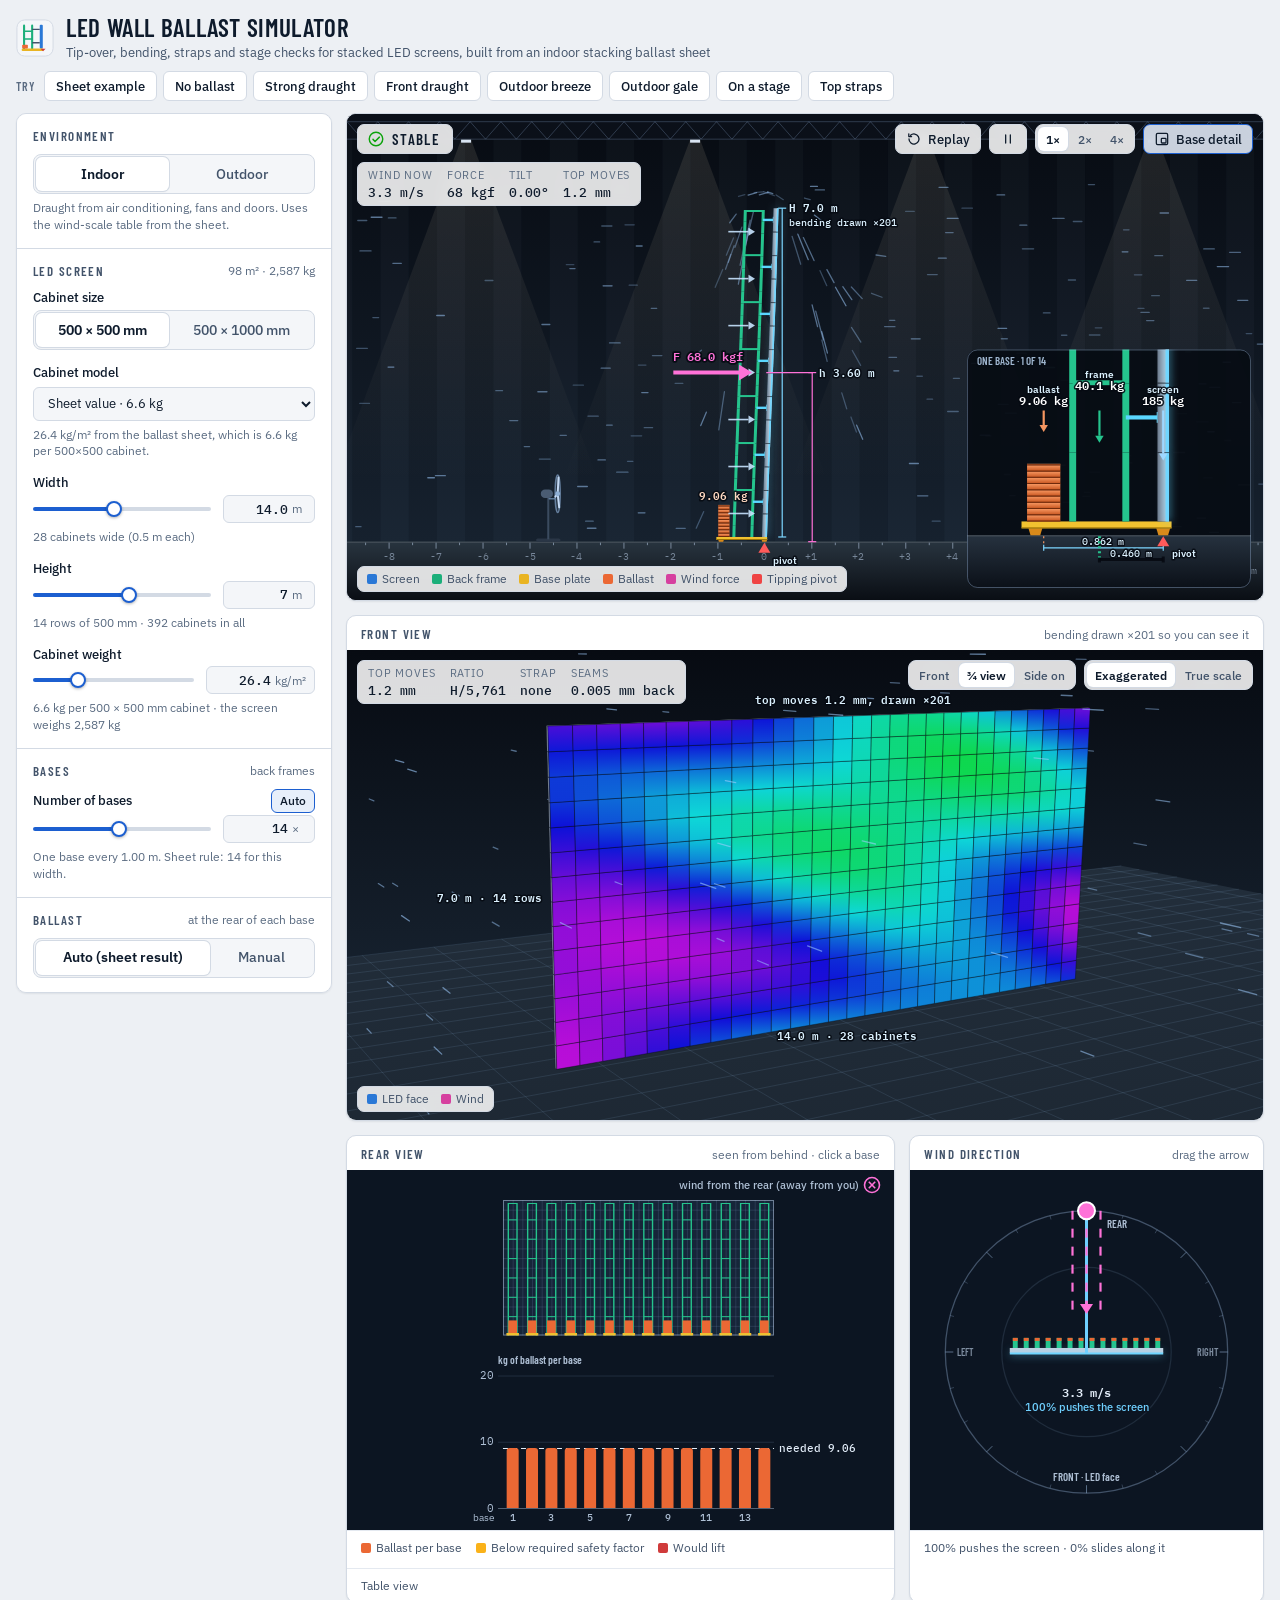
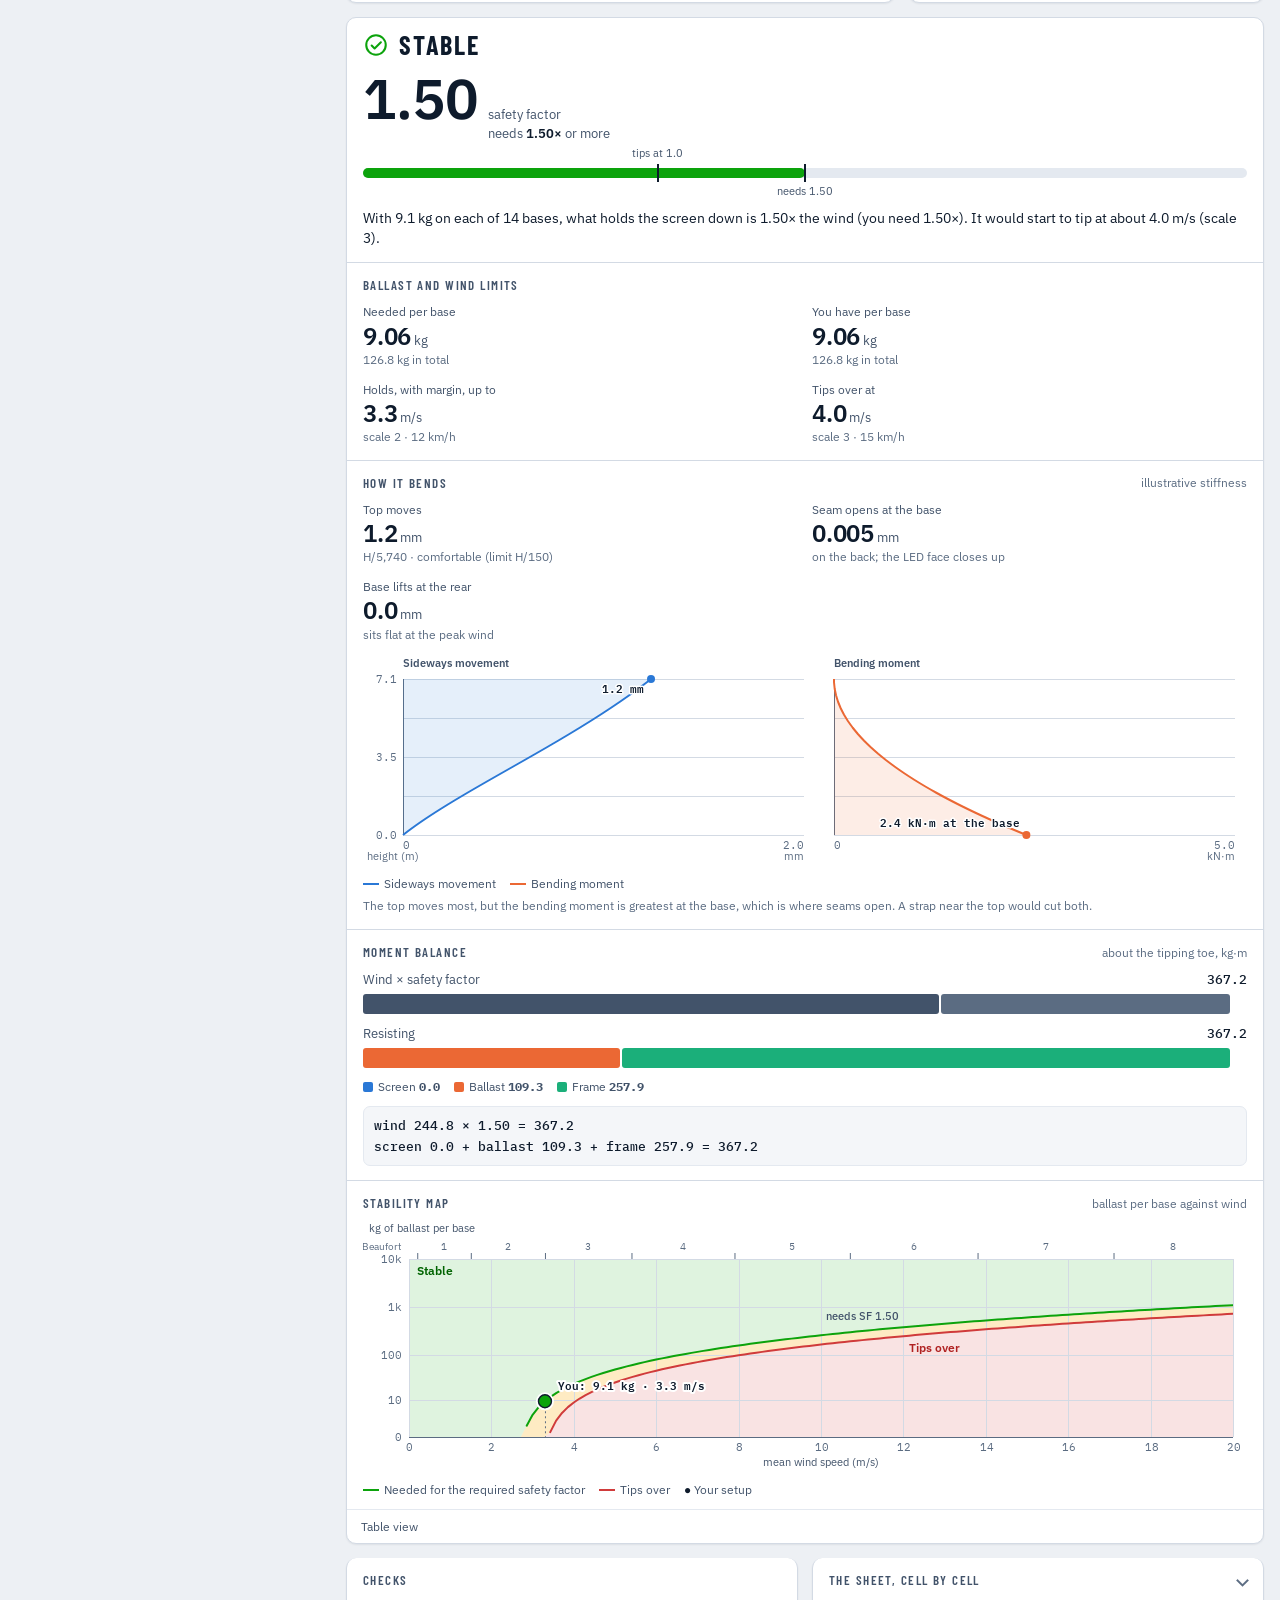
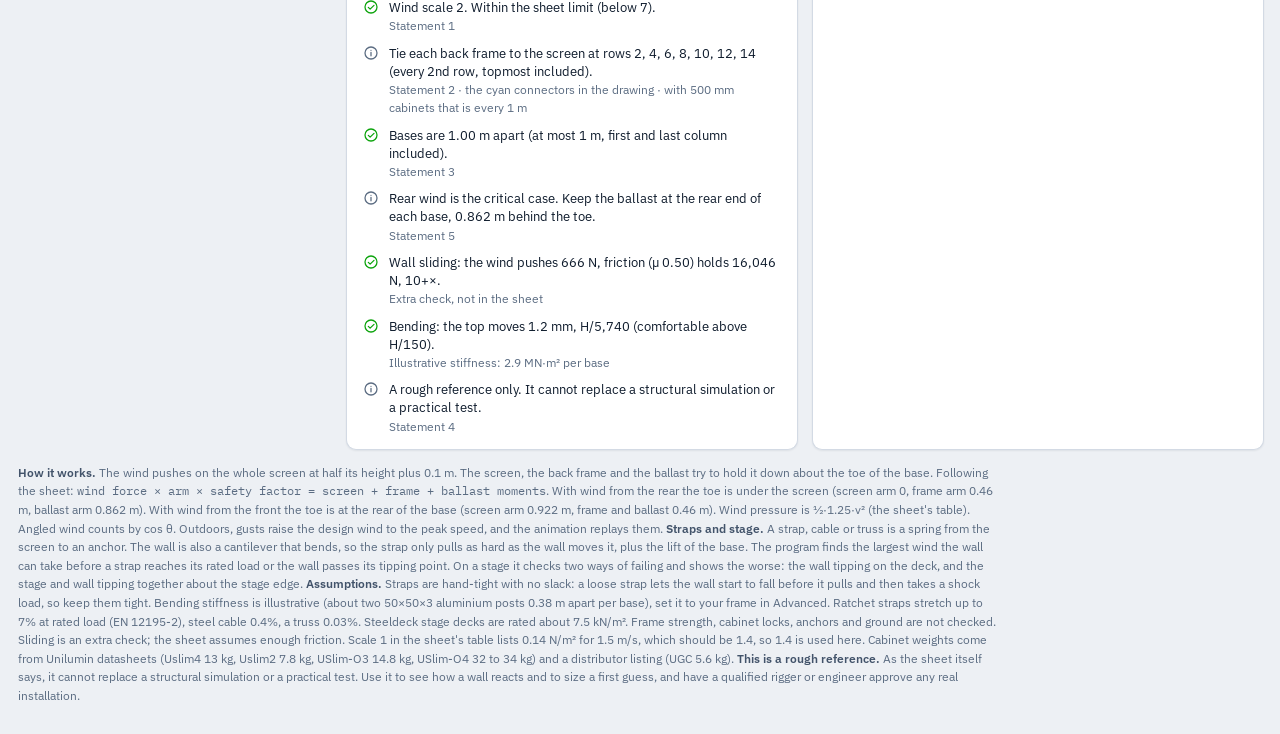
==== index.html @ 12723320 "Add LED wall ballast simulator Interactive simulator for stacked LED walls, built from the indoor st" ====
<!doctype html>
<html lang="en">
<head>
<meta charset="utf-8">
<meta name="viewport" content="width=device-width, initial-scale=1, viewport-fit=cover">
<style>:root{color-scheme:light;padding-top:env(safe-area-inset-top,0px);padding-bottom:env(safe-area-inset-bottom,0px)}body{margin:0;font:14px system-ui,sans-serif}</style>
<title>LED Wall Ballast Simulator</title>
<meta name="claude:viewport-fit-sides" content="cover">
<meta name="description" content="Tip-over, bending, strap and stage checks for stacked LED screens.">
<link rel="preconnect" href="https://fonts.googleapis.com">
<link rel="preconnect" href="https://fonts.gstatic.com" crossorigin>
<link rel="stylesheet" href="https://fonts.googleapis.com/css2?family=Barlow+Condensed:wght@500;600;700&family=IBM+Plex+Mono:wght@400;500;600&family=IBM+Plex+Sans:wght@400;500;600&display=swap">
<style>
/* Layout concept: a drafting table. Controls rail on the left, one big side-elevation of a base in the middle (the same view as the CAD
   drawing in the sheet), results rail on the right. Palette comes from that drawing: ink-blue paper, aqua frames, yellow base plates. */
:root{
  --bg:#edf0f4; --panel:#ffffff; --panel2:#f4f6f9; --ink:#0e1b2c; --ink2:#42536a; --ink3:#5b6c82;
  --line:#d3dae4; --line2:#e4e9f0; --accent:#1c5fd0; --accent-ink:#ffffff; --accent-wash:rgba(28,95,208,.10);
  --c-screen:#2a78d6; --c-ballast:#eb6834; --c-frame:#1baf7a;
  --good:#0ca30c; --warn:#fab219; --serious:#ec835a; --crit:#d03b3b;
  --good-ink:#006300; --warn-ink:#8a5a00; --crit-ink:#b02222;
  --hud:rgba(255,255,255,.86); --shadow:0 1px 2px rgba(14,27,44,.07);
  --font-display:"Barlow Condensed","Arial Narrow","Roboto Condensed",system-ui,sans-serif;
  --font-body:"IBM Plex Sans",system-ui,-apple-system,"Segoe UI",sans-serif;
  --font-mono:"IBM Plex Mono",ui-monospace,"SF Mono",Menlo,Consolas,monospace;
}
@media (prefers-color-scheme: dark){
  :root:not([data-theme="light"]){
    --bg:#0a121e; --panel:#101b2b; --panel2:#15233a; --ink:#e7eef8; --ink2:#a8b7cb; --ink3:#8496ad;
    --line:#223249; --line2:#1a283d; --accent:#5aa2ff; --accent-ink:#06121f; --accent-wash:rgba(90,162,255,.15);
    --c-screen:#3987e5; --c-ballast:#d95926; --c-frame:#199e70;
    --good-ink:#2cc42c; --warn-ink:#fab219; --crit-ink:#ff8383;
    --hud:rgba(16,27,43,.84); --shadow:0 1px 2px rgba(0,0,0,.35); color-scheme:dark;
  }
}
:root[data-theme="dark"]{
  --bg:#0a121e; --panel:#101b2b; --panel2:#15233a; --ink:#e7eef8; --ink2:#a8b7cb; --ink3:#8496ad;
  --line:#223249; --line2:#1a283d; --accent:#5aa2ff; --accent-ink:#06121f; --accent-wash:rgba(90,162,255,.15);
  --c-screen:#3987e5; --c-ballast:#d95926; --c-frame:#199e70;
  --good-ink:#2cc42c; --warn-ink:#fab219; --crit-ink:#ff8383;
  --hud:rgba(16,27,43,.84); --shadow:0 1px 2px rgba(0,0,0,.35); color-scheme:dark;
}

*{box-sizing:border-box}
html{-webkit-text-size-adjust:100%}
body{background:var(--bg);color:var(--ink);font-family:var(--font-body);font-size:14px;line-height:1.45;
  padding-left:max(16px,env(safe-area-inset-left,0px));padding-right:max(16px,env(safe-area-inset-right,0px));padding-block:12px 28px}
button,input,select{font:inherit;color:inherit}
button{cursor:pointer}
svg.ic{width:16px;height:16px;flex:none;fill:none;stroke:currentColor;stroke-width:1.9;stroke-linecap:round;stroke-linejoin:round}
:focus-visible{outline:2px solid var(--accent);outline-offset:2px}
.num,.mono{font-family:var(--font-mono);font-variant-numeric:tabular-nums}
.app{max-width:1720px;margin:0 auto}

/* ---------- header ---------- */
.top{display:flex;flex-wrap:wrap;align-items:center;justify-content:space-between;gap:10px 24px;padding:2px 0 12px}
.brand{display:flex;align-items:center;gap:12px;min-width:0}
.brand .mark{width:38px;height:38px;flex:none}
.brand h1{margin:0;font:600 25px/1.05 var(--font-display);letter-spacing:.025em;text-transform:uppercase}
.brand p{margin:3px 0 0;color:var(--ink2);font-size:12.5px}
.scn{display:flex;align-items:center;gap:6px;flex-wrap:wrap}
.scn-l{font:600 12px var(--font-display);letter-spacing:.1em;text-transform:uppercase;color:var(--ink3);margin-right:2px}
.chip{height:30px;padding:0 11px;border:1px solid var(--line);background:var(--panel);border-radius:6px;font-size:12.5px;font-weight:500;color:var(--ink);white-space:nowrap}
.chip:hover{background:var(--panel2);border-color:var(--ink3)}

/* ---------- grid ---------- */
.grid{display:grid;gap:14px;grid-template-columns:minmax(0,1fr);align-items:start}
.view,.rail,.rest,.results,.more{grid-column:1}
@media (max-width:899px){
  .view{position:sticky;top:env(safe-area-inset-top,0px);z-index:6;box-shadow:0 8px 14px -10px rgba(0,0,0,.5)}
}
@media (min-width:900px){
  .grid{grid-template-columns:316px minmax(0,1fr);grid-template-rows:auto auto auto 1fr}
  .rail{grid-column:1;grid-row:1 / span 4;position:sticky;top:10px;max-height:calc(100vh - 20px);overflow-y:auto;overscroll-behavior:contain}
  .view{grid-column:2;grid-row:1}.rest{grid-column:2;grid-row:2}.results{grid-column:2;grid-row:3}.more{grid-column:2;grid-row:4}
}
@media (min-width:1300px){
  .grid{grid-template-columns:316px minmax(0,1fr) 366px;grid-template-rows:auto 1fr auto}
  .rail{grid-row:1 / span 2}
  .view{grid-column:2;grid-row:1}.rest{grid-column:2;grid-row:2;align-self:start}
  .results{grid-column:3;grid-row:1 / span 2}
  .more{grid-column:1 / -1;grid-row:3}
}
.more{display:grid;gap:14px;grid-template-columns:minmax(0,1fr)}
@media (min-width:760px){.more{grid-template-columns:minmax(0,1fr) minmax(0,1fr)}}
.more>.sec{border-top:0}

/* ---------- rails & panels ---------- */
.rail,.results,.panel{background:var(--panel);border:1px solid var(--line);border-radius:10px;box-shadow:var(--shadow);min-width:0}
.sec{padding:14px 16px;border-top:1px solid var(--line)}
.sec:first-child{border-top:0}
.sec>h2,.sec>summary{margin:0 0 10px;font:600 13px var(--font-display);letter-spacing:.11em;text-transform:uppercase;color:var(--ink2);display:flex;align-items:center;gap:8px}
.sec>h2 .sub{margin-left:auto;font:400 12px var(--font-body);letter-spacing:0;text-transform:none;color:var(--ink3)}
details.sec>summary{cursor:pointer;list-style:none;margin:0}
details.sec>summary::-webkit-details-marker{display:none}
details.sec>summary::after{content:"";margin-left:auto;width:7px;height:7px;border-right:2px solid var(--ink3);border-bottom:2px solid var(--ink3);transform:rotate(45deg);transition:transform .15s}
details.sec[open]>summary::after{transform:rotate(-135deg)}
details.sec[open]>summary{margin-bottom:12px}
.hint{margin:6px 0 0;color:var(--ink3);font-size:12px;line-height:1.4}
.hint b{color:var(--ink2);font-weight:600}
.hint.warn{color:var(--warn-ink)}
.hint.bad{color:var(--crit-ink)}

/* ---------- controls ---------- */
.ctl{display:block;margin:0 0 14px}
#windIndoor,#windOutdoor{margin-bottom:14px}
.ctl:last-child{margin-bottom:0}
.ctl>label,.ctl>.lab{display:flex;justify-content:space-between;align-items:baseline;font-size:13px;font-weight:500;margin-bottom:2px;gap:8px}
.ctl .lab small,.ctl>label small{font-weight:400;color:var(--ink3);font-size:12px}
.ctl-line{display:grid;grid-template-columns:minmax(0,1fr) auto;align-items:center;gap:12px}
.field{display:inline-flex;align-items:center;gap:4px;height:28px;padding:0 8px;border:1px solid var(--line);background:var(--panel2);border-radius:6px}
.field input{width:56px;border:0;background:transparent;text-align:right;font:500 13px var(--font-mono);padding:0;-moz-appearance:textfield}
.field input::-webkit-outer-spin-button,.field input::-webkit-inner-spin-button{-webkit-appearance:none;margin:0}
.field input:focus-visible{outline:none}
.field:focus-within{border-color:var(--accent);box-shadow:0 0 0 2px var(--accent-wash)}
.field .u{font-size:12px;color:var(--ink3);min-width:14px}
input[type=range]{-webkit-appearance:none;appearance:none;width:100%;height:24px;background:transparent;margin:0;cursor:pointer;--p:50%}
input[type=range]::-webkit-slider-runnable-track{height:4px;border-radius:2px;background:linear-gradient(to right,var(--accent) var(--p),var(--line) var(--p))}
input[type=range]::-moz-range-track{height:4px;border-radius:2px;background:var(--line)}
input[type=range]::-moz-range-progress{height:4px;border-radius:2px;background:var(--accent)}
input[type=range]::-webkit-slider-thumb{-webkit-appearance:none;width:16px;height:16px;border-radius:50%;background:var(--panel);border:2px solid var(--accent);margin-top:-6px;box-shadow:0 1px 3px rgba(0,0,0,.3)}
input[type=range]::-moz-range-thumb{width:12px;height:12px;border-radius:50%;background:var(--panel);border:2px solid var(--accent);box-shadow:0 1px 3px rgba(0,0,0,.3)}
input[type=range]:focus-visible{outline:none}
input[type=range]:focus-visible::-webkit-slider-thumb{outline:2px solid var(--accent);outline-offset:2px}
input[type=range]:disabled{opacity:.45;cursor:not-allowed}
.seg{display:inline-flex;gap:2px;padding:2px;border:1px solid var(--line);background:var(--panel2);border-radius:8px;max-width:100%}
.seg button{flex:1 1 auto;min-height:28px;padding:0 12px;border:0;background:transparent;border-radius:6px;font-size:13px;font-weight:500;color:var(--ink2);white-space:nowrap}
.seg button:hover{color:var(--ink)}
.seg button[aria-checked="true"]{background:var(--panel);color:var(--ink);box-shadow:0 0 0 1px var(--line),var(--shadow);font-weight:600}
.seg.big{display:flex}.seg.big button{min-height:34px;font-size:14px}
.seg.tiny button{min-height:24px;padding:0 8px;font-size:12px}
.row{display:flex;align-items:center;gap:8px;flex-wrap:wrap}
.row.between{justify-content:space-between}
.btn{display:inline-flex;align-items:center;gap:6px;height:28px;padding:0 10px;border:1px solid var(--line);background:var(--panel);border-radius:6px;font-size:12.5px;font-weight:500}
.btn:hover{background:var(--panel2);border-color:var(--ink3)}
.btn[aria-pressed="true"]{background:var(--accent-wash);border-color:var(--accent)}
.btn.sm{height:24px;padding:0 8px;font-size:12px}
.btn.on{background:var(--accent-wash);border-color:var(--accent)}
.switch{display:inline-flex;align-items:center;gap:6px;font-size:12px;color:var(--ink2);cursor:pointer}
.sel-box{margin-top:12px;padding:10px 12px;border:1px solid var(--accent);background:var(--accent-wash);border-radius:8px}
.sel-box .t{display:flex;justify-content:space-between;align-items:center;font-weight:600;font-size:13px;margin-bottom:8px}
.stepper{display:flex;align-items:center;gap:6px}
.stepper .btn{width:30px;justify-content:center;padding:0}
.stepper .field{flex:1}.stepper .field input{width:100%}

/* ---------- main view ---------- */
.view{margin:0;border:1px solid var(--line);border-radius:10px;overflow:hidden;background:#0b111a;box-shadow:var(--shadow)}
.view-wrap{position:relative;height:clamp(300px,54vh,640px)}
@media (max-width:899px){.view-wrap{height:clamp(220px,34vh,320px)}}
.view-wrap canvas{display:block;width:100%;height:100%}
.hud{position:absolute;z-index:2;display:flex;gap:8px}
.hud.tl{left:10px;top:10px;flex-direction:column;align-items:flex-start;max-width:calc(100% - 20px)}
.hud.tr{right:10px;top:10px;align-items:center;flex-wrap:wrap;justify-content:flex-end;max-width:calc(100% - 20px)}
.hud.bl{left:10px;bottom:8px}
.hud .glass,.pill,.live{background:var(--hud);border:1px solid var(--line);backdrop-filter:blur(6px);-webkit-backdrop-filter:blur(6px);color:var(--ink)}
.pill{display:inline-flex;align-items:center;gap:7px;height:30px;padding:0 12px 0 9px;border-radius:7px;font:600 15px var(--font-display);letter-spacing:.09em;text-transform:uppercase}
.pill .ic{width:18px;height:18px}
.pill[data-s="stable"] .ic{color:var(--good)}
.pill[data-s="marginal"] .ic{color:var(--warn)}
.pill[data-s="tipping"] .ic,.pill[data-s="toppled"] .ic{color:var(--crit)}
.live{display:flex;gap:14px;padding:5px 10px;border-radius:7px;margin:0;font-size:12px}
.live div{display:flex;flex-direction:column;gap:0}
.live dt{font-size:10.5px;letter-spacing:.08em;text-transform:uppercase;color:var(--ink3)}
.live dd{margin:0;font:500 12.5px var(--font-mono);font-variant-numeric:tabular-nums;white-space:nowrap}
.icon-btn{display:inline-flex;align-items:center;gap:6px;height:30px;padding:0 10px;border-radius:7px;font-size:12.5px;font-weight:500;background:var(--hud);border:1px solid var(--line);backdrop-filter:blur(6px);-webkit-backdrop-filter:blur(6px);color:var(--ink)}
.icon-btn:hover{border-color:var(--ink3)}
.icon-btn[aria-pressed="true"]{border-color:var(--accent);background:linear-gradient(var(--accent-wash),var(--accent-wash)),var(--hud)}
.icon-btn.attn{border-color:var(--crit);box-shadow:0 0 0 2px var(--crit)}
.hud .seg{background:var(--hud);backdrop-filter:blur(6px);-webkit-backdrop-filter:blur(6px)}
@media (max-width:560px){.icon-btn span{display:none}.icon-btn{padding:0 8px}.live{gap:10px}}
.legend{display:flex;gap:6px 12px;flex-wrap:wrap;padding:4px 9px;border-radius:7px;background:var(--hud);border:1px solid var(--line);backdrop-filter:blur(6px);-webkit-backdrop-filter:blur(6px);font-size:11.5px;color:var(--ink2)}
.legend i{display:inline-block;width:10px;height:10px;border-radius:2px;margin-right:5px;vertical-align:-1px}
.legend .ln{display:inline-block;width:14px;height:0;border-top:2px solid;margin-right:5px;vertical-align:3px}
@media (max-width:640px){.legend{display:none}}

/* ---------- second row (rear view + plan) ---------- */
.rest{display:grid;gap:14px;grid-template-columns:minmax(0,1fr)}
@media (min-width:680px){.rest{grid-template-columns:minmax(0,1.55fr) minmax(0,1fr)}}
.fig{margin:0;border:1px solid var(--line);border-radius:10px;background:var(--panel);overflow:hidden;min-width:0;box-shadow:var(--shadow)}
.fig>figcaption{display:flex;align-items:baseline;gap:8px;padding:10px 14px 8px;font:600 13px var(--font-display);letter-spacing:.11em;text-transform:uppercase;color:var(--ink2)}
.fig>figcaption .sub{margin-left:auto;font:400 12px var(--font-body);letter-spacing:0;text-transform:none;color:var(--ink3);text-align:right}
.fig canvas{display:block;width:100%}
#rear{height:clamp(270px,32vw,360px);touch-action:pan-y;cursor:pointer}
#plan{height:clamp(270px,32vw,360px);touch-action:none;cursor:grab}
#plan.drag{cursor:grabbing}
.fig .foot{padding:8px 14px 11px;display:flex;flex-wrap:wrap;gap:6px 14px;align-items:center;font-size:12px;color:var(--ink2);border-top:1px solid var(--line2)}
.fig .foot i{display:inline-block;width:10px;height:10px;border-radius:2px;margin-right:5px;vertical-align:-1px}
.dirbtns{display:flex;gap:6px;flex-wrap:wrap}
.tablewrap{max-height:190px;overflow:auto;border-top:1px solid var(--line2)}
table.data{width:100%;border-collapse:collapse;font-size:12px}
table.data th,table.data td{padding:4px 10px;text-align:right;border-bottom:1px solid var(--line2);white-space:nowrap}
table.data th:first-child,table.data td:first-child{text-align:left}
table.data thead th{position:sticky;top:0;background:var(--panel);font-weight:600;color:var(--ink2);z-index:1}
table.data td{font-family:var(--font-mono);font-variant-numeric:tabular-nums}
details.tv>summary{cursor:pointer;list-style:none;padding:8px 14px;font-size:12px;color:var(--ink2);border-top:1px solid var(--line2)}
details.tv>summary::-webkit-details-marker{display:none}
details.tv>summary:hover{color:var(--ink)}

/* ---------- results ---------- */
.verdict .vh{display:flex;align-items:center;gap:10px}
.verdict .vh .ic{width:26px;height:26px}
.verdict[data-s="stable"] .vh .ic{color:var(--good)}
.verdict[data-s="marginal"] .vh .ic{color:var(--warn)}
.verdict[data-s="tipping"] .vh .ic{color:var(--crit)}
.verdict .vl{font:700 26px/1 var(--font-display);letter-spacing:.07em;text-transform:uppercase}
.verdict .hero{display:flex;align-items:baseline;gap:10px;margin:12px 0 10px;flex-wrap:wrap}
.verdict .hero .n{font:600 56px/1 var(--font-body);letter-spacing:-.02em}
.verdict .hero .of{color:var(--ink2);font-size:13px}
.verdict .hero .of b{color:var(--ink);font-weight:600}
.meter{position:relative;height:10px;border-radius:5px;background:var(--line2);margin:24px 0 30px}
.meter-fill{position:absolute;left:0;top:0;bottom:0;border-radius:5px;background:var(--good);transition:width .25s,background .25s}
.verdict[data-s="marginal"] .meter-fill{background:var(--warn)}
.verdict[data-s="tipping"] .meter-fill{background:var(--crit)}
.meter .tk{position:absolute;top:-4px;bottom:-4px;width:2px;margin-left:-1px;background:var(--ink)}
.meter .tk span{position:absolute;left:50%;transform:translateX(-50%);font-size:11px;white-space:nowrap;color:var(--ink2)}
.meter .tk.up span{bottom:calc(100% + 2px)}
.meter .tk.dn span{top:calc(100% + 2px)}
.vtext{margin:0;font-size:13.5px;line-height:1.5;color:var(--ink)}
.vtext b{font-weight:600}
.tiles{display:grid;grid-template-columns:1fr 1fr;gap:12px 14px}
.tile{min-width:0}
.tile .k{font-size:12px;color:var(--ink2);margin-bottom:2px}
.tile .v{font:600 24px/1.1 var(--font-body);letter-spacing:-.01em}
.tile .v small{font:400 13px var(--font-body);color:var(--ink2);letter-spacing:0;margin-left:3px}
.tile .s{font-size:12px;color:var(--ink3);margin-top:2px}
.tile.wide{grid-column:1 / -1}
.mom{display:flex;gap:2px;height:20px;margin:6px 0 0}
.mom i{display:block;height:100%;border-radius:3px;min-width:0}
.mom-lab{display:flex;justify-content:space-between;font-size:11.5px;color:var(--ink3);margin-top:3px}
.mom-row{display:grid;grid-template-columns:auto 1fr auto;gap:8px;align-items:center;margin-top:10px;font-size:12.5px}
.mom-row .k{color:var(--ink2)}
.mom-row .v{font:500 12.5px var(--font-mono);font-variant-numeric:tabular-nums}
.track{position:relative}
.keys{display:flex;flex-wrap:wrap;gap:4px 14px;margin:10px 0 0;font-size:12px;color:var(--ink2)}
.keys i{display:inline-block;width:10px;height:10px;border-radius:2px;margin-right:5px;vertical-align:-1px}
.keys .ln{display:inline-block;width:16px;height:0;border-top:2px solid;margin-right:5px;vertical-align:3px}
.eq{font:500 12.5px var(--font-mono);font-variant-numeric:tabular-nums;color:var(--ink);background:var(--panel2);border:1px solid var(--line2);border-radius:7px;padding:8px 10px;margin:10px 0 0;line-height:1.7;overflow-x:auto}
.eq .dim{color:var(--ink3)}
.mapwrap{position:relative}
#map{display:block;width:100%;height:250px;touch-action:pan-y;cursor:crosshair}
.tip{position:absolute;z-index:4;pointer-events:none;min-width:150px;padding:7px 10px;border-radius:7px;background:var(--panel);border:1px solid var(--ink3);box-shadow:0 6px 18px rgba(0,0,0,.28);font-size:12px;line-height:1.5}
.tip b{font-family:var(--font-mono);font-weight:600}
.tip .t{color:var(--ink3);font-size:11px;letter-spacing:.06em;text-transform:uppercase}
.tip .r{display:flex;justify-content:space-between;gap:14px}
.checks{list-style:none;margin:0;padding:0;display:grid;gap:9px}
.checks li{display:grid;grid-template-columns:18px 1fr;gap:8px;font-size:12.5px;line-height:1.45}
.checks .ic{width:16px;height:16px;margin-top:1px}
.checks .ok .ic{color:var(--good)}
.checks .wn .ic{color:var(--warn)}
.checks .bd .ic{color:var(--crit)}
.checks .in .ic{color:var(--ink3)}
.checks b{font-weight:600}
.checks small{color:var(--ink3);font-size:12px}
.sheet{width:100%;border-collapse:collapse;font-size:12px}
.sheet th{text-align:left;font-weight:500;color:var(--ink2);padding:3px 0}
.sheet td{text-align:right;font-family:var(--font-mono);font-variant-numeric:tabular-nums;padding:3px 0}
.sheet td.c{color:var(--ink3);text-align:left;padding-left:8px;width:34px}
.sheet tr.h th{padding-top:9px;font:600 11.5px var(--font-display);letter-spacing:.1em;text-transform:uppercase;color:var(--ink3)}
.foot-note{margin:14px 2px 0;color:var(--ink3);font-size:12px;line-height:1.55;max-width:140ch}
.foot-note b{color:var(--ink2);font-weight:600}
.foot-note code{font-family:var(--font-mono);font-size:11.5px}

/* ---------- select, front view, bend card ---------- */
.sel{display:block;width:100%;height:34px;padding:0 10px;border:1px solid var(--line);background:var(--panel2);color:var(--ink);border-radius:6px;font:inherit;font-size:13px;margin-top:4px}
.sel:focus-visible{outline:2px solid var(--accent);outline-offset:2px}
.fig.wide{grid-column:1 / -1}
.frontwrap{position:relative;background:#0b111a}
#front{display:block;width:100%;height:clamp(310px,44vw,470px);touch-action:pan-y;cursor:grab}
#front.drag{cursor:grabbing}
.hud.tl2{left:10px;top:10px}
.hud.tr2{right:10px;top:10px;flex-wrap:wrap;justify-content:flex-end;max-width:calc(100% - 20px)}
.hud.bl2{left:10px;bottom:8px}
@media (max-width:640px){.hud.tl2 .live{gap:10px}.hud.tr2{top:auto;bottom:8px;right:10px}.hud.bl2{display:none}}
#bendC{touch-action:pan-y}
@media (prefers-reduced-motion:reduce){*{transition:none!important}}

[hidden]{display:none!important}
</style>
</head>
<body>
<svg width="0" height="0" style="position:absolute" aria-hidden="true" focusable="false">
  <defs>
    <symbol id="i-check" viewBox="0 0 24 24"><circle cx="12" cy="12" r="9"/><path d="M8 12.5l2.7 2.7L16.5 9.5"/></symbol>
    <symbol id="i-warn" viewBox="0 0 24 24"><path d="M12 4.2l9 15.6H3z"/><path d="M12 10v4.2M12 17.3v.1"/></symbol>
    <symbol id="i-x" viewBox="0 0 24 24"><circle cx="12" cy="12" r="9"/><path d="M9 9l6 6M15 9l-6 6"/></symbol>
    <symbol id="i-info" viewBox="0 0 24 24"><circle cx="12" cy="12" r="9"/><path d="M12 11v5.2M12 7.9v.1"/></symbol>
    <symbol id="i-replay" viewBox="0 0 24 24"><path d="M4.5 12a7.5 7.5 0 1 0 2.4-5.5"/><path d="M4.2 4.2v4.2h4.2"/></symbol>
    <symbol id="i-pause" viewBox="0 0 24 24"><path d="M8.5 6v12M15.5 6v12"/></symbol>
    <symbol id="i-play" viewBox="0 0 24 24"><path d="M8 5.5v13l10-6.5z"/></symbol>
    <symbol id="i-inset" viewBox="0 0 24 24"><rect x="3.5" y="3.5" width="17" height="17" rx="2"/><rect x="11" y="11" width="7" height="7" rx="1"/></symbol>
  </defs>
</svg>

<div class="app">
  <header class="top">
    <div class="brand">
      <svg class="mark" viewBox="0 0 40 40" aria-hidden="true">
        <rect x="1" y="1" width="38" height="38" rx="8" fill="var(--panel2)" stroke="var(--line)"/>
        <rect x="25" y="6" width="3.2" height="25" rx="1" fill="var(--c-screen)"/>
        <path d="M17 7v24M8.5 7v24" stroke="var(--c-frame)" stroke-width="2.2" stroke-linecap="round"/>
        <path d="M8.5 13h8.5M8.5 21h8.5" stroke="var(--c-frame)" stroke-width="1.6"/>
        <path d="M17 11h8M17 25h8" stroke="var(--ink2)" stroke-width="1.4"/>
        <rect x="6" y="31" width="23" height="2.6" rx="1" fill="#e9b422"/>
        <rect x="6.5" y="27" width="6" height="4" rx=".8" fill="var(--c-ballast)"/>
        <path d="M28.5 34l2.6-2.6h-5.2z" fill="var(--crit)"/>
      </svg>
      <div>
        <h1>LED Wall Ballast Simulator</h1>
        <p>Tip-over, bending, straps and stage checks for stacked LED screens, built from an indoor stacking ballast sheet</p>
      </div>
    </div>
    <div class="scn" role="group" aria-label="Example scenarios">
      <span class="scn-l">Try</span>
      <button class="chip" type="button" data-scn="sheet">Sheet example</button>
      <button class="chip" type="button" data-scn="noballast">No ballast</button>
      <button class="chip" type="button" data-scn="draft">Strong draught</button>
      <button class="chip" type="button" data-scn="front">Front draught</button>
      <button class="chip" type="button" data-scn="breeze">Outdoor breeze</button>
      <button class="chip" type="button" data-scn="gale">Outdoor gale</button>
      <button class="chip" type="button" data-scn="stage">On a stage</button>
      <button class="chip" type="button" data-scn="straps">Top straps</button>
    </div>
  </header>

  <main class="grid" id="grid">
    <!-- ================= side view ================= -->
    <figure class="view" id="viewMain">
      <div class="view-wrap" id="sideWrap">
        <canvas id="side" role="img" aria-label="Side view: LED screen, back frame, base plate, ballast, stage, straps and wind arrows, with the tipping pivot"></canvas>
        <div class="hud tl">
          <div class="pill" id="pill" data-s="stable" role="status"><svg class="ic"><use href="#i-check"/></svg><span id="pillText">Stable</span></div>
          <dl class="live" id="live">
            <div><dt>Wind now</dt><dd id="liveWind">3.3 m/s</dd></div>
            <div><dt>Force</dt><dd id="liveForce">68 kgf</dd></div>
            <div><dt>Tilt</dt><dd id="liveTilt">0.00°</dd></div>
            <div><dt>Top moves</dt><dd id="liveTop">0 mm</dd></div>
          </dl>
        </div>
        <div class="hud tr">
          <button class="icon-btn" type="button" id="btnReplay" title="Stand the screen up and run the wind again"><svg class="ic"><use href="#i-replay"/></svg><span>Replay</span></button>
          <button class="icon-btn" type="button" id="btnPause" aria-pressed="false" title="Pause the simulation"><svg class="ic"><use href="#i-pause"/></svg></button>
          <div class="seg tiny" id="segSpeed" role="radiogroup" aria-label="Simulation speed">
            <button type="button" role="radio" aria-checked="true" data-v="1">1×</button>
            <button type="button" role="radio" aria-checked="false" data-v="2">2×</button>
            <button type="button" role="radio" aria-checked="false" data-v="4">4×</button>
          </div>
          <button class="icon-btn" type="button" id="btnInset" aria-pressed="true" title="Show or hide the zoomed base detail"><svg class="ic"><use href="#i-inset"/></svg><span>Base detail</span></button>
        </div>
        <div class="hud bl">
          <div class="legend" aria-hidden="true">
            <span><i style="background:var(--c-screen)"></i>Screen</span>
            <span><i style="background:var(--c-frame)"></i>Back frame</span>
            <span><i style="background:#e9b422"></i>Base plate</span>
            <span><i style="background:var(--c-ballast)"></i>Ballast</span>
            <span><i style="background:#d6409f"></i>Wind force</span>
            <span><i style="background:#ef4444"></i>Tipping pivot</span>
            <span id="legStrap"><i style="background:#ffb020"></i>Strap</span>
            <span id="legStage"><i style="background:#8a97a8"></i>Stage</span>
          </div>
        </div>
      </div>
    </figure>

    <!-- ================= controls ================= -->
    <aside class="rail" id="rail" aria-label="Controls">
      <section class="sec">
        <h2>Environment</h2>
        <div class="seg big" id="segMode" role="radiogroup" aria-label="Environment">
          <button type="button" role="radio" aria-checked="true" data-v="indoor">Indoor</button>
          <button type="button" role="radio" aria-checked="false" data-v="outdoor">Outdoor</button>
        </div>
        <p class="hint" id="modeHint"></p>
      </section>

      <section class="sec">
        <h2>LED screen <span class="sub" id="screenSub"></span></h2>
        <div class="ctl">
          <div class="lab">Cabinet size</div>
          <div class="seg big" id="segCab" role="radiogroup" aria-label="Cabinet size">
            <button type="button" role="radio" aria-checked="true" data-v="500x500">500 × 500 mm</button>
            <button type="button" role="radio" aria-checked="false" data-v="500x1000">500 × 1000 mm</button>
          </div>
        </div>
        <div class="ctl">
          <label for="cabModel">Cabinet model</label>
          <select id="cabModel" class="sel"></select>
          <p class="hint" id="cabNote"></p>
        </div>
        <div class="ctl">
          <label for="W-n">Width</label>
          <div class="ctl-line"><input type="range" id="W-r" min="1" max="30" step="0.5" aria-label="Width slider"><span class="field"><input type="number" id="W-n" min="1" max="60" step="0.5" inputmode="decimal"><span class="u">m</span></span></div>
          <p class="hint" id="W-h"></p>
        </div>
        <div class="ctl">
          <label for="H-n">Height</label>
          <div class="ctl-line"><input type="range" id="H-r" min="1" max="12" step="0.5" aria-label="Height slider"><span class="field"><input type="number" id="H-n" min="0.5" max="20" step="0.5" inputmode="decimal"><span class="u">m</span></span></div>
          <p class="hint" id="H-h"></p>
        </div>
        <div class="ctl">
          <label for="K-n">Cabinet weight</label>
          <div class="ctl-line"><input type="range" id="K-r" min="8" max="80" step="0.1" aria-label="Cabinet weight slider"><span class="field"><input type="number" id="K-n" min="1" max="200" step="0.1" inputmode="decimal"><span class="u">kg/m²</span></span></div>
          <p class="hint" id="K-h"></p>
        </div>
      </section>

      <section class="sec">
        <h2>Bases <span class="sub">back frames</span></h2>
        <div class="ctl">
          <label for="N-n">Number of bases <button type="button" class="btn sm" id="btnAutoN" aria-pressed="true" title="One base per metre of width, as in the sheet">Auto</button></label>
          <div class="ctl-line"><input type="range" id="N-r" min="1" max="28" step="1" aria-label="Number of bases slider"><span class="field"><input type="number" id="N-n" min="1" max="60" step="1" inputmode="numeric"><span class="u">×</span></span></div>
          <p class="hint" id="N-h"></p>
        </div>
      </section>

      <section class="sec">
        <h2>Ballast <span class="sub">at the rear of each base</span></h2>
        <div class="seg big" id="segBal" role="radiogroup" aria-label="Ballast mode">
          <button type="button" role="radio" aria-checked="true" data-v="auto">Auto (sheet result)</button>
          <button type="button" role="radio" aria-checked="false" data-v="manual">Manual</button>
        </div>
        <div class="ctl" style="margin-top:12px">
          <label for="B-n">Weight per base</label>
          <div class="ctl-line"><input type="range" id="B-r" min="0" max="1000" step="1" aria-label="Ballast per base slider"><span class="field"><input type="number" id="B-n" min="0" max="5000" step="0.5" inputmode="decimal"><span class="u">kg</span></span></div>
          <p class="hint" id="B-h"></p>
        </div>
        <div class="ctl">
          <div class="lab">Position on the base <small id="posNote"></small></div>
          <div class="seg" id="segPos" role="radiogroup" aria-label="Ballast position">
            <button type="button" role="radio" aria-checked="true" data-v="auto" title="As in the sheet: rear end for rear wind, middle for front wind">Auto</button>
            <button type="button" role="radio" aria-checked="false" data-v="rear">Rear end</button>
            <button type="button" role="radio" aria-checked="false" data-v="mid">Middle</button>
          </div>
        </div>
        <div class="sel-box" id="selBox" hidden>
          <div class="t"><span id="selName">Base 1</span><button type="button" class="btn sm" id="selClear">Deselect</button></div>
          <div class="stepper">
            <button type="button" class="btn" id="selMinus" aria-label="Remove ballast from this base">−</button>
            <span class="field"><input type="number" id="selVal" min="0" max="5000" step="0.5" inputmode="decimal" aria-label="Ballast on the selected base"><span class="u">kg</span></span>
            <button type="button" class="btn" id="selPlus" aria-label="Add ballast to this base">+</button>
          </div>
          <div class="row" style="margin-top:8px"><button type="button" class="btn sm" id="selAll">Copy to all bases</button><span class="hint" style="margin:0">Click a base in the rear view to edit it.</span></div>
        </div>
      </section>

      <section class="sec">
        <h2>Stage <span class="sub" id="stageSub"></span></h2>
        <div class="seg big" id="segStage" role="radiogroup" aria-label="Stage">
          <button type="button" role="radio" aria-checked="true" data-v="off">No stage</button>
          <button type="button" role="radio" aria-checked="false" data-v="on">On a stage</button>
        </div>
        <div id="stageBox" hidden style="margin-top:12px">
          <div class="ctl">
            <label for="STH-n">Stage height</label>
            <div class="ctl-line"><input type="range" id="STH-r" min="0.2" max="2.5" step="0.05" aria-label="Stage height slider"><span class="field"><input type="number" id="STH-n" min="0.1" max="4" step="0.05" inputmode="decimal"><span class="u">m</span></span></div>
            <div class="dirbtns" style="margin-top:8px">
              <button type="button" class="btn sm" data-sth="0.4">0.4</button>
              <button type="button" class="btn sm" data-sth="0.8">0.8</button>
              <button type="button" class="btn sm" data-sth="1.2">1.2</button>
              <button type="button" class="btn sm" data-sth="1.6">1.6</button>
              <button type="button" class="btn sm" data-sth="2">2.0</button>
            </div>
            <p class="hint" id="STH-h"></p>
          </div>
          <div class="ctl">
            <label for="STD-n">Stage depth</label>
            <div class="ctl-line"><input type="range" id="STD-r" min="2" max="12" step="0.5" aria-label="Stage depth slider"><span class="field"><input type="number" id="STD-n" min="1" max="20" step="0.5" inputmode="decimal"><span class="u">m</span></span></div>
            <p class="hint" id="STD-h"></p>
          </div>
          <div class="ctl">
            <label for="STF-n">Screen from the front edge</label>
            <div class="ctl-line"><input type="range" id="STF-r" min="0.3" max="10" step="0.1" aria-label="Distance of the screen from the stage front edge slider"><span class="field"><input type="number" id="STF-n" min="0" max="20" step="0.1" inputmode="decimal"><span class="u">m</span></span></div>
            <p class="hint" id="STF-h"></p>
          </div>
          <div class="ctl">
            <label for="STW-n">Deck and legs weigh</label>
            <div class="ctl-line"><input type="range" id="STW-r" min="10" max="120" step="1" aria-label="Stage weight slider"><span class="field"><input type="number" id="STW-n" min="1" max="400" step="1" inputmode="decimal"><span class="u">kg/m²</span></span></div>
            <p class="hint" id="STW-h"></p>
          </div>
          <div class="ctl">
            <label for="STR-n">Deck is rated for</label>
            <div class="ctl-line"><input type="range" id="STR-r" min="200" max="1500" step="10" aria-label="Deck rating slider"><span class="field"><input type="number" id="STR-n" min="50" max="3000" step="10" inputmode="decimal"><span class="u">kg/m²</span></span></div>
            <p class="hint">Steeldeck is rated 7.5 kN/m², about 750 kg/m². A Stageline SL100 floor is 500 kg/m².</p>
          </div>
        </div>
      </section>

      <section class="sec">
        <h2>Back straps <span class="sub" id="restSub"></span></h2>
        <div class="seg" id="segRest" role="radiogroup" aria-label="Back restraint type">
          <button type="button" role="radio" aria-checked="true" data-v="none">None</button>
          <button type="button" role="radio" aria-checked="false" data-v="strap" title="Ratchet strap">Strap</button>
          <button type="button" role="radio" aria-checked="false" data-v="cable" title="Steel cable with turnbuckle">Cable</button>
          <button type="button" role="radio" aria-checked="false" data-v="truss" title="Rigid rear truss">Truss</button>
        </div>
        <p class="hint" id="restHint"></p>
        <div id="restBox" hidden style="margin-top:12px">
          <div class="ctl">
            <label for="RN-n">How many across the width</label>
            <div class="ctl-line"><input type="range" id="RN-r" min="1" max="28" step="1" aria-label="Number of straps slider"><span class="field"><input type="number" id="RN-n" min="1" max="60" step="1" inputmode="numeric"><span class="u">×</span></span></div>
          </div>
          <div class="ctl">
            <label for="RA-n">Attach height <button type="button" class="btn sm" id="btnRATop">Top</button></label>
            <div class="ctl-line"><input type="range" id="RA-r" min="0.5" max="12" step="0.1" aria-label="Attach height slider"><span class="field"><input type="number" id="RA-n" min="0.3" max="20" step="0.1" inputmode="decimal"><span class="u">m</span></span></div>
          </div>
          <div class="ctl">
            <label for="RD-n">Anchor distance behind <button type="button" class="btn sm" id="btnRD45">45°</button></label>
            <div class="ctl-line"><input type="range" id="RD-r" min="0.5" max="14" step="0.1" aria-label="Anchor distance slider"><span class="field"><input type="number" id="RD-n" min="0.5" max="30" step="0.1" inputmode="decimal"><span class="u">m</span></span></div>
            <p class="hint" id="RD-h"></p>
          </div>
          <div class="ctl" id="ctlTo">
            <div class="lab">Anchored to</div>
            <div class="seg" id="segRTo" role="radiogroup" aria-label="Anchor point">
              <button type="button" role="radio" aria-checked="true" data-v="floor">Floor behind the stage</button>
              <button type="button" role="radio" aria-checked="false" data-v="deck">Stage deck</button>
            </div>
          </div>
          <div class="ctl" id="ctlSide">
            <div class="lab">Pulls against wind from</div>
            <div class="seg" id="segRSide" role="radiogroup" aria-label="Which side the straps work on">
              <button type="button" role="radio" aria-checked="true" data-v="rear">Rear</button>
              <button type="button" role="radio" aria-checked="false" data-v="front">Front</button>
              <button type="button" role="radio" aria-checked="false" data-v="both">Both</button>
            </div>
          </div>
          <div class="ctl">
            <label for="RW-n">Rated load each <small id="RW-v"></small></label>
            <div class="ctl-line"><input type="range" id="RW-r" min="200" max="10000" step="100" aria-label="Rated load slider"><span class="field"><input type="number" id="RW-n" min="50" max="50000" step="100" inputmode="decimal"><span class="u">kg</span></span></div>
            <p class="hint" id="RW-h"></p>
          </div>
          <div class="ctl">
            <label for="RK-n">Anchor weight each <small>0 = fixed anchor</small></label>
            <div class="ctl-line"><input type="range" id="RK-r" min="0" max="1000" step="10" aria-label="Anchor weight slider"><span class="field"><input type="number" id="RK-n" min="0" max="10000" step="10" inputmode="decimal"><span class="u">kg</span></span></div>
            <p class="hint" id="RK-h"></p>
          </div>
        </div>
      </section>

      <section class="sec">
        <h2>Wind</h2>
        <div id="windIndoor">
          <div class="ctl">
            <label for="SC-r">Wind scale <small id="SC-v"></small></label>
            <div class="ctl-line" style="grid-template-columns:1fr"><input type="range" id="SC-r" min="0" max="10" step="1"></div>
            <p class="hint" id="SC-h"></p>
          </div>
        </div>
        <div id="windOutdoor" hidden>
          <div class="ctl">
            <label for="V-n">Wind speed <small id="V-v"></small></label>
            <div class="ctl-line"><input type="range" id="V-r" min="0" max="40" step="0.5" aria-label="Wind speed slider"><span class="field"><input type="number" id="V-n" min="0" max="60" step="0.5" inputmode="decimal"><span class="u">m/s</span></span></div>
            <p class="hint" id="V-h"></p>
          </div>
          <div class="ctl">
            <label for="GU-n">Gusts <small>extra speed at the peaks</small></label>
            <div class="ctl-line"><input type="range" id="GU-r" min="0" max="80" step="5" aria-label="Gust strength slider"><span class="field"><input type="number" id="GU-n" min="0" max="100" step="5" inputmode="numeric"><span class="u">%</span></span></div>
            <p class="hint" id="GU-h"></p>
          </div>
          <div class="ctl">
            <div class="lab">Wind gets stronger with height</div>
            <div class="seg" id="segProf" role="radiogroup" aria-label="Wind gradient">
              <button type="button" role="radio" aria-checked="true" data-v="uniform" title="Same pressure over the whole screen, as in the sheet">Same</button>
              <button type="button" role="radio" aria-checked="false" data-v="open">Open</button>
              <button type="button" role="radio" aria-checked="false" data-v="suburban">Suburb</button>
              <button type="button" role="radio" aria-checked="false" data-v="urban">City</button>
            </div>
            <p class="hint" id="PROF-h"></p>
          </div>
          <div class="ctl">
            <label for="FA-n">Screen faces <small id="FA-v"></small></label>
            <div class="ctl-line"><input type="range" id="FA-r" min="0" max="359" step="1" aria-label="Screen facing direction slider"><span class="field"><input type="number" id="FA-n" min="0" max="359" step="1" inputmode="numeric"><span class="u">°</span></span></div>
          </div>
        </div>
        <div class="ctl">
          <label for="DIR-n">Direction <small id="DIR-v"></small></label>
          <div class="ctl-line"><input type="range" id="DIR-r" min="0" max="359" step="1" aria-label="Wind direction slider"><span class="field"><input type="number" id="DIR-n" min="0" max="359" step="1" inputmode="numeric"><span class="u">°</span></span></div>
          <div class="dirbtns" style="margin-top:8px">
            <button type="button" class="btn sm" data-dir="0">From rear</button>
            <button type="button" class="btn sm" data-dir="180">From front</button>
            <button type="button" class="btn sm" data-dir="45">Rear 45°</button>
            <button type="button" class="btn sm" data-dir="90">Side</button>
          </div>
          <p class="hint" id="DIR-h"></p>
        </div>
      </section>

      <section class="sec">
        <h2>Safety</h2>
        <div class="ctl">
          <label for="SF-n">Required safety factor <small>sheet: 1.2 to 1.5</small></label>
          <div class="ctl-line"><input type="range" id="SF-r" min="1" max="2.5" step="0.05" aria-label="Safety factor slider"><span class="field"><input type="number" id="SF-n" min="1" max="3" step="0.05" inputmode="decimal"><span class="u">×</span></span></div>
        </div>
      </section>

      <details class="sec" id="adv">
        <summary>Advanced</summary>
        <div class="ctl">
          <label for="EI-n">Frame stiffness EI <small>per base, MN·m²</small></label>
          <div class="ctl-line"><input type="range" id="EI-r" min="0" max="1000" step="1" aria-label="Frame stiffness slider"><span class="field"><input type="number" id="EI-n" min="0.05" max="200" step="0.1" inputmode="decimal"><span class="u">MN·m²</span></span></div>
          <p class="hint" id="EI-h"></p>
        </div>
        <div class="ctl">
          <label for="DL-n">Comfortable top movement <small>height ÷ this</small></label>
          <div class="ctl-line"><input type="range" id="DL-r" min="50" max="400" step="10" aria-label="Deflection limit slider"><span class="field"><input type="number" id="DL-n" min="20" max="1000" step="10" inputmode="numeric"><span class="u">H/</span></span></div>
        </div>
        <div class="ctl">
          <label for="CF-n">Wind shape factor <small>sheet: 1.0</small></label>
          <div class="ctl-line"><input type="range" id="CF-r" min="0.5" max="2" step="0.05" aria-label="Shape factor slider"><span class="field"><input type="number" id="CF-n" min="0.1" max="3" step="0.05" inputmode="decimal"><span class="u">Cf</span></span></div>
        </div>
        <div class="ctl">
          <label for="DP-n">Base depth <small>sheet: 0.922 m</small></label>
          <div class="ctl-line"><input type="range" id="DP-r" min="0.5" max="3" step="0.01" aria-label="Base depth slider"><span class="field"><input type="number" id="DP-n" min="0.3" max="5" step="0.01" inputmode="decimal"><span class="u">m</span></span></div>
          <p class="hint" id="DP-h"></p>
        </div>
        <div class="ctl">
          <label for="MU-n">Floor friction <small>sheet: assumed big enough</small></label>
          <div class="ctl-line"><input type="range" id="MU-r" min="0.1" max="1" step="0.05" aria-label="Friction slider"><span class="field"><input type="number" id="MU-n" min="0.05" max="1.5" step="0.05" inputmode="decimal"><span class="u">µ</span></span></div>
        </div>
        <div class="ctl">
          <label for="STM-n">Friction wall on deck <small>used on a stage</small></label>
          <div class="ctl-line"><input type="range" id="STM-r" min="0.1" max="1" step="0.05" aria-label="Wall on deck friction slider"><span class="field"><input type="number" id="STM-n" min="0.05" max="1.5" step="0.05" inputmode="decimal"><span class="u">µ</span></span></div>
        </div>
        <div class="ctl">
          <div class="lab">Back frame weight <small>sheet constants</small></div>
          <div class="row" style="gap:10px">
            <label class="switch" for="FR-row"><span class="field"><input type="number" id="FR-row" step="0.05" min="0"><span class="u">kg</span></span> per metre of height, per base</label>
            <label class="switch" for="FR-base"><span class="field"><input type="number" id="FR-base" step="0.05" min="0"><span class="u">kg</span></span> per base</label>
            <label class="switch" for="FR-w"><span class="field"><input type="number" id="FR-w" step="0.1" min="0"><span class="u">kg</span></span> per m of width</label>
          </div>
          <p class="hint">The sheet counts 4 kg per 1 m row. Here it is per metre of height, so 500 mm cabinets do not double the frame.</p>
        </div>
        <button type="button" class="btn" id="btnReset">Reset to the sheet example</button>
      </details>
    </aside>

    <!-- ================= front view + rear view + plan ================= -->
    <div class="rest" id="rest">
      <figure class="fig wide">
        <figcaption>Front view <span class="sub" id="frontSub">how the LED face moves in the wind</span></figcaption>
        <div class="frontwrap">
          <canvas id="front" role="img" aria-label="Front view of the LED wall on its stage, drawn in perspective, bending in the wind"></canvas>
          <div class="hud tl2"><dl class="live" id="frontLive"><div><dt>Top moves</dt><dd id="fTop">0 mm</dd></div><div><dt>Ratio</dt><dd id="fRatio">–</dd></div><div><dt>Strap</dt><dd id="fStrap">–</dd></div><div><dt>Seams</dt><dd id="fSeam">–</dd></div></dl></div>
          <div class="hud tr2">
            <div class="seg tiny" id="segCam" role="radiogroup" aria-label="Camera">
              <button type="button" role="radio" aria-checked="false" data-v="front">Front</button>
              <button type="button" role="radio" aria-checked="true" data-v="three">¾ view</button>
              <button type="button" role="radio" aria-checked="false" data-v="side">Side on</button>
            </div>
            <div class="seg tiny" id="segExag" role="radiogroup" aria-label="Bending scale">
              <button type="button" role="radio" aria-checked="true" data-v="auto" title="Make small bending visible">Exaggerated</button>
              <button type="button" role="radio" aria-checked="false" data-v="true" title="Real proportions">True scale</button>
            </div>
          </div>
          <div class="hud bl2"><div class="legend" id="frontLegend" aria-hidden="true"></div></div>
        </div>
      </figure>
      <figure class="fig">
        <figcaption>Rear view <span class="sub" id="rearSub">seen from behind · click a base</span></figcaption>
        <canvas id="rear" role="img" aria-label="Rear view of the LED wall with its bases, and a bar chart of ballast per base"></canvas>
        <div class="foot" id="rearKeys">
          <span><i style="background:var(--c-ballast)"></i>Ballast per base</span>
          <span><i style="background:var(--warn)"></i>Below required safety factor</span>
          <span><i style="background:var(--crit)"></i>Would lift</span>
        </div>
        <details class="tv"><summary>Table view</summary>
          <div class="tablewrap"><table class="data"><thead><tr><th>Base</th><th>Ballast (kg)</th><th>Safety factor</th><th>Status</th></tr></thead><tbody id="baseRows"></tbody></table></div>
        </details>
      </figure>
      <figure class="fig">
        <figcaption>Wind direction <span class="sub">drag the arrow</span></figcaption>
        <canvas id="plan" role="img" aria-label="Plan view of the wall, its stage and straps, with a wind direction dial"></canvas>
        <div class="foot"><span id="planInfo"></span></div>
      </figure>
    </div>

    <!-- ================= results ================= -->
    <aside class="results" id="results" aria-label="Results">
      <section class="sec verdict" id="verdict" data-s="stable">
        <div class="vh"><svg class="ic" id="vIcon"><use href="#i-check"/></svg><span class="vl" id="vLabel">Stable</span></div>
        <div class="hero"><span class="n" id="vSF">1.50</span><span class="of">safety factor<br>needs <b id="vReq">1.50</b> or more</span></div>
        <div class="meter" id="meter" role="meter" aria-label="Safety factor" aria-valuemin="0" aria-valuemax="3" aria-valuenow="1.5">
          <div class="meter-fill" id="meterFill"></div>
          <div class="tk up" id="tkTip" style="left:33.3%"><span>tips at 1.0</span></div>
          <div class="tk dn" id="tkReq" style="left:50%"><span>needs 1.50</span></div>
        </div>
        <p class="vtext" id="vText" aria-live="polite"></p>
      </section>

      <section class="sec">
        <h2>Ballast and wind limits</h2>
        <div class="tiles">
          <div class="tile"><div class="k">Needed per base</div><div class="v" id="tNeedPer">9.06<small>kg</small></div><div class="s" id="tNeedTot"></div></div>
          <div class="tile"><div class="k">You have per base</div><div class="v" id="tYourPer">9.06<small>kg</small></div><div class="s" id="tYourTot"></div></div>
          <div class="tile"><div class="k" id="tAllowK">Holds, with margin, up to</div><div class="v" id="tAllow">3.3<small>m/s</small></div><div class="s" id="tAllowS"></div></div>
          <div class="tile"><div class="k" id="tTipK">Tips over at</div><div class="v" id="tTip">4.0<small>m/s</small></div><div class="s" id="tTipS"></div></div>
        </div>
      </section>

      <section class="sec" id="bendSec">
        <h2>How it bends <span class="sub">illustrative stiffness</span></h2>
        <div class="tiles">
          <div class="tile"><div class="k">Top moves</div><div class="v" id="bTop">0<small>mm</small></div><div class="s" id="bTopS"></div></div>
          <div class="tile"><div class="k">Seam opens at the base</div><div class="v" id="bSeam">0<small>mm</small></div><div class="s" id="bSeamS"></div></div>
          <div class="tile" id="bStrapTile"><div class="k">Strap pull each</div><div class="v" id="bStrap">0<small>kN</small></div><div class="s" id="bStrapS"></div></div>
          <div class="tile"><div class="k">Base lifts at the rear</div><div class="v" id="bLift">0<small>mm</small></div><div class="s" id="bLiftS"></div></div>
        </div>
        <canvas id="bendC" role="img" aria-label="Deflection and bending moment along the height of the wall" style="width:100%;height:210px;display:block;margin-top:12px"></canvas>
        <div class="keys" id="bendKeys">
          <span><span class="ln" style="color:var(--c-screen)"></span>Sideways movement</span>
          <span><span class="ln" style="color:var(--c-ballast)"></span>Bending moment</span>
          <span id="bendStrapKey"><i style="background:#ffb020"></i>Strap attach point</span>
        </div>
        <p class="hint" id="bendNote"></p>
      </section>

      <section class="sec">
        <h2>Moment balance <span class="sub">about the tipping toe, kg·m</span></h2>
        <div class="mom-row"><span class="k">Wind × safety factor</span><span></span><span class="v" id="mWind">0</span></div>
        <div class="mom" id="momWind"></div>
        <div class="mom-row"><span class="k">Resisting</span><span></span><span class="v" id="mRest">0</span></div>
        <div class="mom" id="momRest"></div>
        <div class="keys" id="momKeys">
          <span><i style="background:var(--c-screen)"></i>Screen <b class="mono" id="kScreen"></b></span>
          <span><i style="background:var(--c-ballast)"></i>Ballast <b class="mono" id="kBallast"></b></span>
          <span><i style="background:var(--c-frame)"></i>Frame <b class="mono" id="kFrame"></b></span>
          <span id="kStageWrap"><i style="background:#8a97a8"></i>Stage <b class="mono" id="kStage"></b></span>
          <span id="kStrapWrap"><i style="background:#ffb020"></i>Straps <b class="mono" id="kStrap"></b></span>
        </div>
        <p class="eq" id="eq"></p>
      </section>

      <section class="sec">
        <h2>Stability map <span class="sub">ballast per base against wind</span></h2>
        <div class="mapwrap" id="mapWrap">
          <canvas id="map" role="img" aria-label="Chart of required ballast per base against wind speed, with your setup marked"></canvas>
          <div class="tip" id="mapTip" hidden></div>
        </div>
        <div class="keys" id="mapKeys">
          <span><span class="ln" style="color:var(--good)"></span>Needed for the required safety factor</span>
          <span><span class="ln" style="color:var(--crit)"></span>Tips over</span>
          <span><b class="mono" style="color:var(--ink)">●</b> Your setup</span>
        </div>
        <details class="tv" style="margin:10px -16px -14px"><summary>Table view</summary>
          <div class="tablewrap"><table class="data"><thead><tr><th>Wind (m/s)</th><th>Scale</th><th>Needed (kg/base)</th><th>Tips below (kg/base)</th></tr></thead><tbody id="mapRows"></tbody></table></div>
        </details>
      </section>
    </aside>

    <!-- ================= checks + sheet ================= -->
    <div class="more" id="more">
      <section class="panel sec">
        <h2>Checks</h2>
        <ul class="checks" id="checks"></ul>
      </section>

      <details class="panel sec" id="sheetBox">
        <summary>The sheet, cell by cell</summary>
        <table class="sheet" id="sheetTable"></table>
        <p class="hint">Same formulas as Sheet1, filled in with the current inputs. Outdoors, on a stage, with straps or for angled wind, the numbers use the peak wind pressure and the governing check.</p>
      </details>
    </div>
  </main>

  <p class="foot-note">
    <b>How it works.</b> The wind pushes on the whole screen at half its height plus 0.1 m. The screen, the back frame and the ballast try to hold it down about the toe of the base.
    Following the sheet: <code>wind force × arm × safety factor = screen + frame + ballast moments</code>.
    With wind from the rear the toe is under the screen (screen arm 0, frame arm 0.46 m, ballast arm 0.862 m). With wind from the front the toe is at the rear of the base (screen arm 0.922 m, frame and ballast 0.46 m).
    Wind pressure is ½·1.25·v² (the sheet's table). Angled wind counts by cos θ. Outdoors, gusts raise the design wind to the peak speed, and the animation replays them.
    <b>Straps and stage.</b> A strap, cable or truss is a spring from the screen to an anchor. The wall is also a cantilever that bends, so the strap only pulls as hard as the wall moves it, plus the lift of the base. The program finds the largest wind the wall can take before a strap reaches its rated load or the wall passes its tipping point.
    On a stage it checks two ways of failing and shows the worse: the wall tipping on the deck, and the stage and wall tipping together about the stage edge.
    <b>Assumptions.</b> Straps are hand-tight with no slack: a loose strap lets the wall start to fall before it pulls and then takes a shock load, so keep them tight. Bending stiffness is illustrative (about two 50×50×3 aluminium posts 0.38 m apart per base), set it to your frame in Advanced. Ratchet straps stretch up to 7% at rated load (EN 12195-2), steel cable 0.4%, a truss 0.03%.
    Steeldeck stage decks are rated about 7.5 kN/m². Frame strength, cabinet locks, anchors and ground are not checked. Sliding is an extra check; the sheet assumes enough friction.
    Scale 1 in the sheet's table lists 0.14 N/m² for 1.5 m/s, which should be 1.4, so 1.4 is used here.
    Cabinet weights come from Unilumin datasheets (Uslim4 13 kg, Uslim2 7.8 kg, USlim-O3 14.8 kg, USlim-O4 32 to 34 kg) and a distributor listing (UGC 5.6 kg).
    <b>This is a rough reference.</b> As the sheet itself says, it cannot replace a structural simulation or a practical test. Use it to see how a wall reacts and to size a first guess, and have a qualified rigger or engineer approve any real installation.
  </p>
</div>

<script>
/* ===== model.js (v2) : ballast sheet + stage + straps + bending + rocking dynamics =====
   Pure functions, no DOM. Runs in the browser (global LEDModel) and in Node (tests).

   Physics in one paragraph. The wall is a rigid body that can rock about a toe (the sheet's check), and also a cantilever that bends
   (Timoshenko beam fixed at its base). Wind pushes on it. Straps, cables or a rear truss are springs from an attach point to an
   anchor. For every rotation phi about the toe the model solves the load factor lambda at which moments balance, including the
   spring force that the wall's own bending and rotation produce. The largest lambda reached before a strap hits its limit is the
   safety factor. With no strap and no stage this collapses to the sheet's formula exactly. */
(function (root, factory) {
  if (typeof module === 'object' && module.exports) module.exports = factory();
  else root.LEDModel = factory();
})(typeof self !== 'undefined' ? self : this, function () {
  'use strict';

  const G = 9.8;                       // the sheet converts N to kgf with 9.8
  const CAB = { w: 0.5 };              // cabinet width, sheet cell C7 (height is 0.5 or 1.0 m, see cabHeight)
  const SHEET = {
    depth: 0.922, frameArm: 0.46, ballastRear: 0.862, ballastMid: 0.46, screenBottom: 0.1,
    frame: { perRow: 4, perBase: 4.15, perW: 7.9 }   // C10 = 4*rows*bases + 4.15*bases + 7.9*width (rows are 1 m)
  };
  const MAX_BALLAST = 5000;            // kg per base, cap for the auto solver
  const RHO_FACTOR = 0.625;            // q = 0.5 * 1.25 * v^2 (the sheet's pressure table)
  const SF_CAP = 99;

  // Sheet table I4:K14. Scale 1 lists 0.14 N/m2 for 1.5 m/s; 0.625*1.5^2 = 1.4, so 0.14 is a typo.
  const SCALE = [
    { n: 0, v: 0.2, q: 0.025, name: 'Calm' }, { n: 1, v: 1.5, q: 1.4, name: 'Light air' }, { n: 2, v: 3.3, q: 6.8, name: 'Light breeze' },
    { n: 3, v: 5.4, q: 18.2, name: 'Gentle breeze' }, { n: 4, v: 7.9, q: 39, name: 'Moderate breeze' }, { n: 5, v: 10.7, q: 71.6, name: 'Fresh breeze' },
    { n: 6, v: 13.8, q: 119, name: 'Strong breeze' }, { n: 7, v: 17.1, q: 182.8, name: 'Near gale' }, { n: 8, v: 20.7, q: 267.8, name: 'Gale' },
    { n: 9, v: 24.4, q: 372.1, name: 'Strong gale' }, { n: 10, v: 28.4, q: 504.1, name: 'Storm' }
  ];
  const BFT_UPPER = [0.2, 1.5, 3.3, 5.4, 7.9, 10.7, 13.8, 17.1, 20.7, 24.4, 28.4, 32.6];
  const BFT_NAME = ['Calm', 'Light air', 'Light breeze', 'Gentle breeze', 'Moderate breeze', 'Fresh breeze',
    'Strong breeze', 'Near gale', 'Gale', 'Strong gale', 'Storm', 'Violent storm', 'Hurricane force'];

  // Cabinets, by module size. Weight per cabinet and depth are the manufacturer datasheet values (see notes); kg/m2 = kg / area.
  const CABINETS = [
    { id: 'sheet5', size: '500x500', name: 'Sheet value', kg: 6.6, depth: 0.0833, note: '26.4 kg/m² from the ballast sheet, which is 6.6 kg per 500×500 cabinet.' },
    { id: 'uslim2', size: '500x500', name: 'Unilumin Uslim2 indoor', kg: 7.8, depth: 0.0833, note: '7.8 kg per 500×500×83.3 mm die-cast aluminium cabinet (Unilumin datasheet V1.5).' },
    { id: 'ugc', size: '500x500', name: 'Unilumin UGC rental', kg: 5.6, depth: 0.07, note: '5.6 kg per 500×500×70 mm panel (distributor listing).' },
    { id: 'uslimO3', size: '500x500', name: 'Unilumin USlim-O3 outdoor', kg: 14.8, depth: 0.0833, note: '14.8 kg per 500×500×83.3 mm cabinet, IP65 (Unilumin USA sheet).' },
    { id: 'custom5', size: '500x500', name: 'Custom', kg: 6.6, depth: 0.0833, note: 'Set the weight yourself.' },
    { id: 'sheet10', size: '500x1000', name: 'Sheet value', kg: 13.2, depth: 0.0833, note: '26.4 kg/m² from the ballast sheet, which is 13.2 kg per 500×1000 cabinet.' },
    { id: 'uslim4', size: '500x1000', name: 'Unilumin Uslim4 indoor', kg: 13, depth: 0.0833, note: '13 kg per 500×1000×83.3 mm die-cast aluminium cabinet (Unilumin datasheet V1.5).' },
    { id: 'uslimO4', size: '500x1000', name: 'Unilumin USlim-O4 outdoor', kg: 33, depth: 0.086, note: '32 to 34 kg per 500×1000×86 mm cabinet, IP66 front (Unilumin USA sheet).' },
    { id: 'custom10', size: '500x1000', name: 'Custom', kg: 13.2, depth: 0.0833, note: 'Set the weight yourself.' }
  ];
  const cabArea = (size) => (size === '500x1000' ? 0.5 : 0.25);
  const cabHeight = (size) => (size === '500x1000' ? 1.0 : 0.5);
  CABINETS.forEach((c) => { c.kgm2 = c.kg / cabArea(c.size); });
  // Rated elongation at rated load: ratchet strap 7% (EN 12195-2 limit), steel cable with turnbuckle 0.4%, rigid truss member 0.03%.
  const RESTRAINT = {
    strap: { name: 'Ratchet strap', eps: 0.07 },
    cable: { name: 'Steel cable', eps: 0.004 },
    truss: { name: 'Rear truss', eps: 0.0003 }
  };
  const PROFILE_ALPHA = { uniform: 0, open: 0.14, suburban: 0.22, urban: 0.30 };

  const clamp = (x, a, b) => Math.min(b, Math.max(a, x));
  const sum = (a) => { let s = 0; for (let i = 0; i < a.length; i++) s += a[i]; return s; };

  function beaufort(v) { for (let n = 0; n < BFT_UPPER.length; n++) if (v <= BFT_UPPER[n]) return n; return 12; }

  function defaults() {
    return {
      mode: 'indoor',
      W: 14, H: 7, kgm2: 26.4, cabSize: '500x500', cab: 'sheet5', cabDepth: 0.0833, SF: 1.5,
      N: 14, autoN: true,
      ballastAuto: true, ballastPer: 9, ballast: null, ballastPos: 'auto',
      indoorScale: 2, outSpeed: 8, gust: 0.3, facing: 180, windDir: 0, profile: 'uniform',
      Cf: 1.0, depth: SHEET.depth, mu: 0.5,
      frame: { perRow: SHEET.frame.perRow, perBase: SHEET.frame.perBase, perW: SHEET.frame.perW },
      EI: 2.9e6, gaRatio: 0.12, defLimit: 150,
      stage: { on: false, h: 1.2, depth: 6, extra: 2, front: 4.6, deckKgm2: 40, rating: 750, muDeck: 0.4, muFloor: 0.5 },
      rest: { type: 'none', n: 0, a: 0, d: 0, to: 'floor', wll: 2000, slack: 0, anchorKg: 0, side: 'rear' }
    };
  }

  function rigPhiCrit(sys) {
    let mx = 0, my = 0; for (const k of sys.comps) { mx += k.m * k.xi; my += k.m * k.eta; }
    return Math.atan2(mx, my);
  }
  function sheetBases(S) { return Math.max(1, Math.ceil(Math.round(S.W / CAB.w) / 2)); }

  function windInfo(S) {
    let vMean, qMean, pk;
    if (S.mode === 'indoor') {
      const row = SCALE[clamp(Math.round(S.indoorScale), 0, SCALE.length - 1)];
      vMean = row.v; qMean = row.q; pk = 1;
    } else {
      vMean = S.outSpeed; qMean = RHO_FACTOR * vMean * vMean; pk = 1 + S.gust;
    }
    return { vMean, qMean, pk, vPeak: vMean * pk, qPeak: qMean * pk * pk };
  }

  /* ---------- rigid-body scan ----------
     sys = { comps:[{m,xi,eta,Ig}], F (N), hc (m), xiw (m), strap|null }
     Returns the load factor lambda at which the moments balance for each rotation phi, and the best one. */
  function momentsAt(sys, phi) {
    const c = Math.cos(phi), s = Math.sin(phi);
    let Mr = 0; for (const k of sys.comps) Mr += k.m * G * (k.xi * c - k.eta * s);
    return { c, s, Mr, M1: sys.F * c * (sys.hc * c + sys.xiw * s) };
  }
  function strapGamma(st, c, s) {            // moment arm of the horizontal strap force about the toe (vertical component included)
    return (st.aPiv * c + st.xiAtt * s) + st.sgnV * st.tanb * (st.xiAtt * c - st.aPiv * s);
  }
  function lamAt(sys, phi) {
    const { c, s, Mr, M1 } = momentsAt(sys, phi), st = sys.strap;
    if (!st) return { lam: M1 > 1e-12 ? Mr / M1 : Infinity, Ph: 0, over: false, Mr, M1, Gam: 0 };
    const Gam = strapGamma(st, c, s);
    const den = M1 - st.c0 * st.dp1 * Gam;
    const lamFree = M1 > 1e-12 ? Mr / M1 : Infinity;                     // strap slack
    let lam, Ph = 0;
    if (lamFree * st.dp1 + phi * st.aPiv - st.gp <= 0) lam = lamFree;
    else if (den > 1e-9 * Math.max(1, M1)) {
      lam = (Mr + st.c0 * (phi * st.aPiv - st.gp) * Gam) / den;
      Ph = st.c0 * (lam * st.dp1 + phi * st.aPiv - st.gp);
    } else { lam = Infinity; Ph = Infinity; }
    return { lam, Ph, over: Ph > st.PhCap, Mr, M1, Gam };                // over: the strap would be past its rated load
  }
  function scanSys(sys, targets) {
    const out = { lamMax: 0, phiAtMax: 0, lam0: 0, capped: false, eq: {} };
    const st = sys.strap, n = st ? 260 : 0, phiMax = 0.2;                    // a wall leaning more than about 11 degrees has failed in practice
    const want = (targets || []).map((t) => ({ t, phi: null, Ph: 0 }));
    let prev = null, dipped = false;
    for (let i = 0; i <= n; i++) {
      const phi = phiMax * (i / Math.max(n, 1)) * (i / Math.max(n, 1));
      const r = lamAt(sys, phi);
      if (r.over) {
        // The strap reaches its rated load on the way from the last good state to this one. A strap that gets there has failed,
        // so the safety factor is the load at that point, not what the base could take with the strap still pulling.
        let phiStar = 0, lamStar;
        if (!prev) lamStar = Math.max(0, (st.PhCap / st.c0 + st.gp) / Math.max(st.dp1, 1e-300));
        else {
          let lo = prev.phi, hi = phi;
          for (let k = 0; k < 40; k++) { const mid = (lo + hi) / 2; if (lamAt(sys, mid).over) hi = mid; else lo = mid; }
          phiStar = lo; lamStar = lamAt(sys, lo).lam;
        }
        if (i === 0) out.lam0 = lamStar;
        if (lamStar > out.lamMax && !dipped) { out.lamMax = lamStar; out.phiAtMax = phiStar; }
        out.capped = true;
        break;
      }
      if (i === 0) out.lam0 = r.lam;
      // Follow the load path. If it dips (a slack strap lets the wall rotate before it pulls) the wall falls through the dip and the
      // strap then takes a shock load, so nothing beyond the first peak counts. Dips under 3% are treated as flat.
      if (st && r.lam < out.lamMax * 0.97) dipped = true;
      if (r.lam > out.lamMax) {
        if (dipped) break;
        out.lamMax = r.lam; out.phiAtMax = phi;
      }
      for (const w of want) {
        if (w.phi !== null) continue;
        if (i === 0 && r.lam >= w.t) { w.phi = 0; w.Ph = st ? st.c0 * Math.max(0, w.t * st.dp1 - st.gp) : 0; }
        else if (prev && r.lam >= w.t && prev.lam < w.t) {
          const f = (w.t - prev.lam) / (r.lam - prev.lam); w.phi = prev.phi + f * (phi - prev.phi);
          w.Ph = st ? Math.min(st.PhCap, st.c0 * Math.max(0, w.t * st.dp1 + w.phi * st.aPiv - st.gp)) : 0;
        }
      }
      prev = { phi, lam: r.lam };
      if (!st) break;                                                    // weights only: the best load factor is at phi = 0
    }
    for (const w of want) out.eq[w.t] = w.phi === null ? null : { phi: w.phi, Ph: w.Ph };
    return out;
  }

  /* Everything the UI needs, from the raw inputs. */
  function derive(S) {
    const cabH = cabHeight(S.cabSize);
    const cols = Math.round(S.W / CAB.w), rows = Math.max(1, Math.round(S.H / cabH));
    const A = S.W * S.H, N = Math.max(1, Math.round(S.N));
    const fr = S.frame;
    const Ws = A * S.kgm2;
    const Wf = fr.perRow * S.H * N + fr.perBase * N + fr.perW * S.W;

    const wind = windInfo(S);
    const th = S.windDir * Math.PI / 180, cosT = Math.cos(th), cn = Math.abs(cosT);
    const dir = cosT >= 0 ? 'rear' : 'front';
    wind.cn = cn; wind.dir = dir; wind.sinT = Math.sin(th);
    wind.bft = beaufort(wind.vPeak); wind.bftName = BFT_NAME[wind.bft]; wind.bftMean = beaufort(wind.vMean);

    const stg = S.stage && S.stage.on ? S.stage : null;
    const hs = stg ? stg.h : 0;
    const y0 = SHEET.screenBottom;
    const L = y0 + S.H;

    // --- base geometry (wall on its deck)
    const dd = S.depth - SHEET.depth;
    const pos = S.ballastPos === 'auto' ? (dir === 'rear' ? 'rear' : 'mid') : S.ballastPos;
    const Lrear = pos === 'rear' ? S.depth - (SHEET.depth - SHEET.ballastRear) : SHEET.ballastMid + dd / 2;
    const Lfront = pos === 'rear' ? SHEET.depth - SHEET.ballastRear : SHEET.ballastMid + dd / 2;
    const aF = dir === 'rear' ? SHEET.frameArm : SHEET.frameArm + dd;
    const aS = dir === 'rear' ? 0 : S.depth;
    const aB = dir === 'rear' ? Lrear : Lfront;
    const ballastX = dir === 'rear' ? Lrear : S.depth - Lfront;
    const hW = S.H / 2 + y0;

    // --- wind load over the height (uniform like the sheet, or a power-law gradient outdoors)
    const alpha = S.mode === 'outdoor' ? (PROFILE_ALPHA[S.profile] || 0) : 0;
    const psi = (zAbs) => (alpha ? Math.pow(Math.max(zAbs, 3) / 10, 2 * alpha) : 1);
    const NS = 24, dz = S.H / NS, zs = new Array(NS), line = new Array(NS);
    let F = 0, M1 = 0;
    for (let j = 0; j < NS; j++) {
      const z = y0 + (j + 0.5) * dz, p = wind.qPeak * cn * S.Cf * psi(hs + z);
      zs[j] = z; line[j] = p * S.W; F += p * S.W * dz; M1 += p * S.W * dz * z;
    }
    let hc = F > 0 ? M1 / F : hW;
    if (!alpha) { F = A * wind.qPeak * cn * S.Cf; hc = hW; }
    const Fkgf = F / G, FkgfMean = F / G * (wind.qMean / (wind.qPeak || 1));
    const Mw = Fkgf * hc;                                   // kg*m about the toe, peak, unfactored

    // --- bending beam (Timoshenko cantilever, whole wall in parallel)
    const EIw = N * S.EI, GAw = S.gaRatio * EIw;
    const fl = (z, a) => (z <= a ? z * z * (3 * a - z) / (6 * EIw) : a * a * (3 * z - a) / (6 * EIw)) + Math.min(z, a) / GAw;
    const dpAt = (z) => { let d = 0; for (let j = 0; j < NS; j++) d += line[j] * dz * fl(z, zs[j]); return d; };
    const K = 48, nodeZ = new Array(K + 1), dp1 = new Array(K + 1), Mp = new Array(K + 1);
    for (let k = 0; k <= K; k++) {
      const z = L * k / K; nodeZ[k] = z; dp1[k] = dpAt(z);
      let m = 0; for (let j = 0; j < NS; j++) if (zs[j] > z) m += line[j] * dz * (zs[j] - z);
      Mp[k] = m;
    }

    // --- restraint (strap, cable or rear truss)
    const R = S.rest;
    let sb = null;
    if (R.type !== 'none') {
      const n = R.n > 0 ? Math.round(R.n) : Math.max(1, Math.ceil(S.W / 2));
      const a = clamp(R.a > 0 ? R.a : L, 0.3, L);
      const zA = (R.to === 'floor' && stg) ? hs : 0;
      const d = Math.max(0.5, R.d > 0 ? R.d : (a + zA));
      const Ls = Math.hypot(d, a + zA), cb = d / Ls, sbeta = (a + zA) / Ls;
      const kS = R.wll * G / (RESTRAINT[R.type].eps * Ls);
      const kh = n * kS * cb * cb, Gaa = fl(a, a), c0 = kh / (1 + kh * Gaa);
      const muA = R.to === 'deck' && stg ? stg.muDeck : (stg ? stg.muFloor : S.mu);
      let Tcap = R.wll * G, anchorLim = Infinity;
      if (R.anchorKg > 0) {
        const up = R.anchorKg * G / Math.max(sbeta, 1e-6), sl = muA * R.anchorKg * G / (cb + muA * sbeta);
        anchorLim = Math.min(up, sl); Tcap = Math.min(Tcap, anchorLim);
      }
      sb = { type: R.type, n, a, zA, d, Ls, cb, sb: sbeta, tanb: sbeta / cb, kS, kh, Gaa, c0, dp1a: dpAt(a), gp: 0,
        WLL: R.wll * G, Tcap, anchorLim, PhCap: n * Tcap * cb, to: R.to, side: R.side };
    }
    const restoringSide = dir === 'rear' ? 'rear' : 'front';
    function strapFor(kind, screenXi) {
      if (!sb) return null;
      const compression = sb.type === 'truss' && dir === 'front';
      const active = sb.type === 'truss' ? true : (sb.side === 'both' || sb.side === restoringSide);
      if (!active) return null;
      if (kind === 'S' && sb.to !== 'floor') return null;                  // tied to the deck: internal to stage + wall
      const aPiv = (kind === 'S' ? hs : 0) + sb.a;
      const xiAtt = compression ? screenXi - 0.3 : (dir === 'rear' ? screenXi + 0.3 : screenXi + 0.05);
      return { kh: sb.kh, c0: sb.c0, dp1: sb.dp1a, gp: compression ? 0 : sb.gp, PhCap: sb.PhCap, tanb: sb.tanb, sgnV: compression ? -1 : 1, aPiv, xiAtt, compression };
    }

    // --- stage
    let stage = null, xi0 = 0, xiScreenS = 0, stageMass = 0;
    if (stg) {
      const width = S.W + stg.extra, area = stg.depth * width;
      stageMass = stg.deckKgm2 * area;
      xi0 = dir === 'rear' ? stg.front : (stg.depth - stg.front - S.depth);
      xiScreenS = dir === 'rear' ? stg.front : (stg.depth - stg.front);
      stage = { h: stg.h, depth: stg.depth, width, area, mass: stageMass, front: stg.front, rearGap: stg.depth - stg.front - (S.depth + 0.1), rating: stg.rating,
        xFront: stg.front, xRear: -(stg.depth - stg.front) };
    }
    const compsW = (B) => [
      { m: Ws, xi: aS, eta: y0 + S.H / 2, Ig: Ws * S.H * S.H / 12 },
      { m: Wf, xi: aF, eta: y0 + S.H / 2, Ig: Wf * S.H * S.H / 12 },
      { m: B, xi: aB, eta: y0 + 0.12, Ig: 0 }];
    const sysW = (B) => ({ kind: 'W', comps: compsW(B), F, hc, xiw: aS, strap: strapFor('W', aS) });
    const sysS = (B) => {
      const c = compsW(B).map((k) => ({ m: k.m, xi: k.xi + xi0, eta: k.eta + hs, Ig: k.Ig }));
      c.push({ m: stageMass, xi: stg.depth / 2, eta: 0.55 * hs, Ig: stageMass * (stg.depth * stg.depth + hs * hs) / 12 });
      return { kind: 'S', comps: c, F, hc: hs + hc, xiw: xiScreenS, strap: strapFor('S', xiScreenS) };
    };
    const lamOf = (B) => {
      const w = scanSys(sysW(B)), s = stg ? scanSys(sysS(B)) : null;
      const lamW = Math.min(w.lamMax, SF_CAP * 10), lamS = s ? Math.min(s.lamMax, SF_CAP * 10) : Infinity;
      return { lamW, lamS, lam: Math.min(lamW, lamS), gov: lamS < lamW ? 'S' : 'W' };
    };

    // --- required ballast: closed form without straps (sheet formula), bisection with straps
    let reqTotalRaw, reqTotal;
    const hasStrap = !!(strapFor('W', aS) || (stg && strapFor('S', xiScreenS)));
    const reqClosed = (kind) => {
      const sys = kind === 'W' ? sysW(0) : sysS(0);
      const bl = kind === 'W' ? aB : aB + xi0;
      let Mr0 = 0; for (const k of sys.comps) Mr0 += k.m * k.xi;
      return (S.SF * Fkgf * sys.hc - Mr0) / bl;
    };
    if (!hasStrap) {
      reqTotalRaw = reqClosed('W');
      if (stg) reqTotalRaw = Math.max(reqTotalRaw, reqClosed('S'));
      reqTotal = Math.max(0, reqTotalRaw);
    } else {
      const ok = (B) => lamOf(B).lam >= S.SF - 1e-9;
      if (ok(0)) { reqTotal = 0; reqTotalRaw = 0; }
      else {
        let lo = 0, hi = MAX_BALLAST * N;
        if (!ok(hi)) { reqTotal = hi; } else { for (let i = 0; i < 40; i++) { const mid = (lo + hi) / 2; if (ok(mid)) hi = mid; else lo = mid; } reqTotal = hi; }
        reqTotalRaw = reqTotal;
      }
    }
    const reqPer = reqTotal / N;

    let ballast;
    if (S.ballastAuto) ballast = new Array(N).fill(Math.min(reqPer, MAX_BALLAST));
    else ballast = Array.from({ length: N }, (_, i) => (S.ballast && S.ballast[i] != null ? S.ballast[i] : S.ballastPer));
    const Wb = sum(ballast);

    // --- the answer: safety factor of the governing system
    const lm = lamOf(Wb);
    const SFact = Math.min(lm.lam, 1e9);
    const status = SFact >= S.SF - 1e-9 ? 'stable' : (SFact >= 1 - 1e-9 ? 'marginal' : 'tipping');
    const gov = lm.gov, sysG = gov === 'S' ? sysS(Wb) : sysW(Wb);
    const lamC = Math.min(SFact, S.SF);
    const scanG = scanSys(sysG, [1, lamC]);
    const eq1 = scanG.eq[1], eqC = scanG.eq[lamC];

    // --- moments (kg*m) about the governing pivot, at the check state
    const stC = eqC || { phi: scanG.phiAtMax, Ph: 0 };
    const cC = Math.cos(stC.phi), sC = Math.sin(stC.phi);
    const part = (k) => k.m * (k.xi * cC - k.eta * sC);
    const Mpart = { s: part(sysG.comps[0]), f: part(sysG.comps[1]), b: part(sysG.comps[2]), stage: stg && gov === 'S' ? part(sysG.comps[3]) : 0, strap: 0 };
    if (sysG.strap) Mpart.strap = stC.Ph * strapGamma(sysG.strap, cC, sC) / G;
    const MwG = (gov === 'S' ? hs + hc : hc) * Fkgf;
    const M = { w: MwG, wSF: S.SF * MwG, s: Mpart.s, f: Mpart.f, b: Mpart.b, stage: Mpart.stage, strap: Mpart.strap, rest: Mpart.s + Mpart.f + Mpart.b + Mpart.stage + Mpart.strap, gov };
    const aBgov = gov === 'S' ? aB + xi0 : aB;
    const MwShare = MwG / N, base0 = (M.rest - M.b) / N;
    const local = ballast.map((b) => (MwShare > 1e-9 ? SFact + (b - Wb / N) * aBgov / MwShare : Infinity));

    // --- limits (peak wind speed scales as sqrt(load factor))
    const vCritPeak = isFinite(SFact) && F > 0 ? wind.vPeak * Math.sqrt(SFact) : Infinity;
    const vAllowPeak = isFinite(SFact) && F > 0 ? wind.vPeak * Math.sqrt(SFact / S.SF) : Infinity;

    // --- elastic response at the nominal peak wind
    const eq = eq1 || { phi: scanG.phiAtMax, Ph: 0, none: true };
    const sideActive = sb ? (sb.type === 'truss' ? true : (sb.side === 'both' || sb.side === restoringSide)) : false;
    const intStrap = !!(sb && sideActive && !sysG.strap && gov === 'S' && sb.to !== 'floor');
    const Phn = sysG.strap && eq ? eq.Ph : (intStrap ? Math.min(sb.PhCap, sb.c0 * Math.max(0, sb.dp1a - sb.gp)) : 0);
    const phi = eq.phi || 0;
    const tipDir = dir === 'rear' ? 1 : -1;
    const GatNode = sb ? nodeZ.map((z) => fl(z, sb.a)) : nodeZ.map(() => 0);
    const defl = nodeZ.map((z, k) => dp1[k] - Phn * GatNode[k]);                 // elastic, relative to the lifted base (m)
    const bm = nodeZ.map((z, k) => Mp[k] - (sb && z < sb.a ? Phn * (sb.a - z) : 0)); // bending moment (N*m)
    const topEl = defl[K], rigidTop = phi * (L + (gov === 'S' ? hs : 0));
    const Mb = bm[0], kappa = Mb / EIw;
    const t = S.cabDepth || 0.083;
    const seamOpen = kappa * t;                                                   // m, on the tension face
    const bend = { nodeZ, defl, dp1, Gat: GatNode, bm, Mp, topEl, rigidTop, topTot: topEl + rigidTop, ratio: Math.abs(topEl) > 1e-9 ? L / Math.abs(topEl) : Infinity,
      Mb, kappa, seamOpen, seamFront: dir === 'front' ? seamOpen : 0, EIw, GAw, L, limit: L / S.defLimit, phi, lift: Math.sin(phi) * S.depth * 1000 };
    const compressionNow = !!(sb && sb.type === 'truss' && dir === 'front');
    const cfgSide = sb ? (sb.type === 'truss' ? 'rear' : (sb.side === 'front' ? 'front' : 'rear')) : 'rear';
    const actSide = sb ? (sb.type === 'truss' ? 'rear' : (sb.side === 'both' ? restoringSide : sb.side)) : 'rear';
    const lean = { phi, hangs: phi > rigPhiCrit(sysG), liftMm: Math.sin(phi) * (gov === 'S' && stg ? stg.depth : S.depth) * 1000 };
    const strapOut = sb ? {
      type: sb.type, n: sb.n, a: sb.a, d: sb.d, zA: sb.zA, Ls: sb.Ls, cb: sb.cb, sb: sb.sb, active: sideActive, inCheck: !!sysG.strap, internal: intStrap, to: sb.to,
      anchorKgPer: R.anchorKg,
      compression: compressionNow, cfgSide, actSide, side: sb.side,
      attachX: (actSide === 'rear' ? -0.3 : 0.05), anchorX: (actSide === 'rear' ? -0.3 - sb.d : 0.05 + sb.d), anchorY: -sb.zA,
      T: Phn / sb.cb / sb.n, Ttot: Phn / sb.cb, Ph: Phn, WLL: sb.WLL / G, TcapKg: sb.Tcap / G, util: sb.Tcap > 0 ? (Phn / sb.cb / sb.n) / sb.Tcap : 0,
      anchorLimKg: sb.anchorLim / G, anchorLimited: sb.anchorLim < sb.WLL, PhCap: sb.PhCap, kS: sb.kS
    } : null;

    // --- sliding and deck checks
    const FN = F, Wwall = (Ws + Wf + Wb) * G;
    const muW = stg ? stg.muDeck : S.mu;
    const PhFloor = strapOut && strapOut.active && (sb.to === 'floor' || !stg) ? Phn : 0;
    const slide = { cap: muW * Wwall + (stg ? 0 : PhFloor), F: FN, SF: FN > 1e-9 ? (muW * Wwall + (stg ? 0 : PhFloor)) / FN : Infinity, mu: muW };
    let slideStage = null, deck = null;
    if (stg) {
      const Wt = (Ws + Wf + Wb + stageMass) * G;
      slideStage = { cap: stg.muFloor * Wt + (sb && strapOut.active && sb.to === 'floor' ? Phn : 0), F: FN, mu: stg.muFloor };
      slideStage.SF = FN > 1e-9 ? slideStage.cap / FN : Infinity;
      const plate = 1.08 * 0.45, maxB = Math.max(...ballast);
      const baseLoad = (Ws + Wf) / N + maxB;
      deck = { rating: stg.rating, local: baseLoad / plate, band: (Ws + Wf + Wb) / (S.W * (S.depth + 0.2)), plate, baseLoad };
    }

    const pivotX = gov === 'S' ? (dir === 'rear' ? stg.front : -(stg.depth - stg.front)) : (dir === 'rear' ? 0 : -S.depth);
    const rig = {
      m: sysG.comps.map((k) => k.m), x: sysG.comps.map((k) => k.xi), y: sysG.comps.map((k) => k.eta), Ig: sysG.comps.map((k) => k.Ig),
      F, hc: sysG.hc, xiw: sysG.xiw, strap: sysG.strap, gov, hs, tipDir,
      bendStrap: intStrap ? { c0: sb.c0, dp1: sb.dp1a, gp: sb.gp, PhCap: sb.PhCap } : null
    };
    rig.I = 0; let mx = 0, my = 0;
    for (let i = 0; i < rig.m.length; i++) {
      rig.I += rig.m[i] * (rig.x[i] * rig.x[i] + rig.y[i] * rig.y[i]) + rig.Ig[i];
      mx += rig.m[i] * rig.x[i]; my += rig.m[i] * rig.y[i];
    }
    const Mtot = sum(rig.m);
    rig.phiCrit = Math.atan2(mx, my); rig.xcg = mx / Mtot; rig.ycg = my / Mtot;

    // hypothetical ballast -> safety factor (chart, hover tips, other tools)
    const sfOf = (Btot) => Math.min(lamOf(Btot).lam, 1e9);
    const reqPerAtSpeed = (v, SFt) => {                         // kg per base needed at mean wind speed v for target SFt
      const k = Math.pow(v / (wind.vMean || 1), 2) * SFt;
      const ok = (B) => lamOf(B).lam >= k - 1e-9;
      if (ok(0)) return 0;
      let lo = 0, hi = MAX_BALLAST * N; if (!ok(hi)) return hi / N;
      for (let i = 0; i < 34; i++) { const mid = (lo + hi) / 2; if (ok(mid)) hi = mid; else lo = mid; }
      return hi / N;
    };

    return {
      cols, rows, A, N, Ws, Wf, Wb, wind, dir, pos, cabH,
      spacing: S.W / N, sheetN: sheetBases(S), spacingOK: S.W / N <= 1 + 1e-9,
      geom: { aS, aF, aB, hW, hc, ballastX, depth: S.depth, y0, L, hs, pivotX },
      F: { kgf: Fkgf, kgfMean: FkgfMean, N: F },
      M, Mpart,
      req: { totalRaw: reqTotalRaw, total: reqTotal, per: reqPer, perRaw: reqTotalRaw / N, none: reqTotal <= 1e-9 && reqTotalRaw <= 0 || (hasStrap && reqTotal <= 1e-9), capped: reqPer > MAX_BALLAST },
      ballast, SFact, status, lam: lm,
      limits: { vCritPeak, vAllowPeak, vCritMean: vCritPeak / wind.pk, vAllowMean: vAllowPeak / wind.pk },
      slide, slideStage, deck, stage, strap: strapOut, bend, lean, eq: { phi, Ph: Phn, none: !!eq.none, capped: scanG.capped },
      local, rig, gov, sfOf, reqPerAtSpeed, profileAlpha: alpha,
      sys: { W: sysW, S: stg ? sysS : null }
    };
  }

  /* Deterministic gust signal in [-1, 1] (sum of incommensurate sines). */
  function gustN(t) {
    const f = [0.083, 0.167, 0.31, 0.57, 1.1], a = [1.0, 0.8, 0.6, 0.35, 0.2], p = [0.4, 2.1, 4.4, 1.3, 5.2];
    let s = 0, sa = 0;
    for (let i = 0; i < 5; i++) { s += a[i] * Math.sin(2 * Math.PI * f[i] * t + p[i]); sa += a[i]; }
    return clamp(1.6 * s / sa, -1, 1);
  }

  /* Rigid body rocking about the governing toe, with the strap as a spring. phi >= 0 tilts in the overturning direction. */
  class Sim {
    constructor() { this.rig = null; this.gust = 0; this.reset(); }
    setRig(D, S) {
      this.rig = D.rig; this.gust = S.mode === 'outdoor' ? S.gust : 0;
      this.dirSign = D.dir === 'rear' ? 1 : -1; this.cn = D.wind.cn;
    }
    reset() { this.t = 0; this.phi = 0; this.omega = 0; this.toppled = false; this.maxPhi = 0; this.impactAt = -1; this.lastU = 0; this.lam = 0; this.Ph = 0; this.broken = false; }
    ramp(t) { const x = clamp(t / 1.5, 0, 1); return x * x * (3 - 2 * x); }
    windU(t) { const m = 1 + this.gust * gustN(t * 0.9 + 3); return this.ramp(t) * m / (1 + this.gust); }
    step(dt) {
      const R = this.rig; if (!R) return;
      this.t += dt;
      const u = this.windU(this.t); this.lastU = u;
      const lam = u * u; this.lam = lam;
      const c = Math.cos(this.phi), s = Math.sin(this.phi);
      const Tw = R.F * lam * c * (R.hc * c + R.xiw * s);
      let Tr = 0;
      for (let i = 0; i < R.m.length; i++) Tr += R.m[i] * G * (R.x[i] * c - R.y[i] * s);
      let Ph = 0, Tst = 0; const st = R.strap;
      if (st && !this.broken) {
        const eng = lam * st.dp1 + this.phi * st.aPiv - st.gp;
        if (eng > 0) {
          Ph = st.c0 * eng;
          if (Ph > st.PhCap * 1.0000001) { this.broken = true; Ph = 0; }
          else Tst = Ph * strapGamma(st, c, s);
        }
      }
      if (R.bendStrap && !this.broken) { const eb = lam * R.bendStrap.dp1 - R.bendStrap.gp; Ph = eb > 0 ? Math.min(R.bendStrap.PhCap, R.bendStrap.c0 * eb) : 0; }
      this.Ph = Ph;
      const net = Tw - Tr - Tst;
      if (this.phi <= 0 && net <= 0) { this.phi = 0; this.omega = 0; return; }
      this.omega += (net / R.I) * dt;
      this.omega *= (1 - 0.35 * dt);
      this.phi += this.omega * dt;
      if (this.phi < 0) { this.phi = 0; this.omega = this.omega < -0.002 ? -this.omega * 0.35 : 0; }
      const floor = Math.PI / 2;
      if (this.phi > floor) {
        this.phi = floor;
        if (this.omega > 0.25 && this.impactAt < 0) this.impactAt = this.t;
        this.omega = this.omega > 0.25 ? -this.omega * 0.18 : 0;
      }
      if (this.phi > this.maxPhi) this.maxPhi = this.phi;
      if (!this.toppled && this.phi > R.phiCrit && net > 0 && (!R.strap || this.broken || this.phi > 0.6)) this.toppled = true;
    }
    liftMM(depth) { return Math.sin(this.phi) * depth * 1000; }
  }

  return { G, CAB, SHEET, SCALE, CABINETS, cabArea, cabHeight, RESTRAINT, PROFILE_ALPHA, MAX_BALLAST, SF_CAP, BFT_NAME, beaufort, defaults, derive, gustN, Sim, sheetBases, clamp, windInfo, scanSys, lamAt };
});

(function () {
'use strict';
/* ===== util.js : small helpers shared by the drawing code and the UI ===== */
const M = LEDModel;
const TAU = Math.PI * 2;
const clamp = (x, a, b) => Math.min(b, Math.max(a, x));
const lerp = (a, b, t) => a + (b - a) * t;
const smooth = (x) => { x = clamp(x, 0, 1); return x * x * (3 - 2 * x); };
const F = {
  mono: '"IBM Plex Mono", ui-monospace, "SF Mono", Menlo, Consolas, monospace',
  sans: '"IBM Plex Sans", system-ui, -apple-system, "Segoe UI", sans-serif',
  disp: '"Barlow Condensed", "Arial Narrow", "Roboto Condensed", system-ui, sans-serif'
};

/* number formatting */
function nf(v, d) {
  if (v === Infinity) return '∞';
  if (!isFinite(v)) return '–';
  if (d == null) d = Math.abs(v) >= 1000 ? 0 : Math.abs(v) >= 100 ? 0 : Math.abs(v) >= 10 ? 1 : 2;
  const s = Math.abs(v) < Math.pow(10, -d) / 2 ? (0).toFixed(d) : v.toFixed(d);
  const [a, b] = s.split('.');
  return a.replace(/\B(?=(\d{3})+(?!\d))/g, ',') + (b ? '.' + b : '');
}
const nf0 = (v) => nf(v, 0), nf1 = (v) => nf(v, 1), nf2 = (v) => nf(v, 2);
function niceMax(v) {
  if (!(v > 0)) return 1;
  const e = Math.pow(10, Math.floor(Math.log10(v)));
  const f = v / e;
  return (f <= 1 ? 1 : f <= 2 ? 2 : f <= 2.5 ? 2.5 : f <= 5 ? 5 : 10) * e;
}
function mixRGB(a, b, t) { return 'rgb(' + a.map((v, i) => Math.round(lerp(v, b[i], t))).join(',') + ')'; }

/* canvas helpers */
function fitCanvas(canvas) {
  const r = canvas.getBoundingClientRect();
  const dpr = Math.min(2.5, window.devicePixelRatio || 1);
  const w = Math.max(1, Math.round(r.width)), h = Math.max(1, Math.round(r.height));
  if (canvas.width !== Math.round(w * dpr) || canvas.height !== Math.round(h * dpr)) {
    canvas.width = Math.round(w * dpr); canvas.height = Math.round(h * dpr);
  }
  const ctx = canvas.getContext('2d');
  ctx.setTransform(dpr, 0, 0, dpr, 0, 0);
  return { ctx, w, h };
}
function rr(ctx, x, y, w, h, r) {
  r = Math.min(r, w / 2, h / 2);
  ctx.beginPath();
  ctx.moveTo(x + r, y); ctx.arcTo(x + w, y, x + w, y + h, r); ctx.arcTo(x + w, y + h, x, y + h, r);
  ctx.arcTo(x, y + h, x, y, r); ctx.arcTo(x, y, x + w, y, r); ctx.closePath();
}
function arrow(ctx, x0, y0, x1, y1, hl, hw) {
  const a = Math.atan2(y1 - y0, x1 - x0);
  const bx = x1 - Math.cos(a) * hl, by = y1 - Math.sin(a) * hl;
  ctx.beginPath(); ctx.moveTo(x0, y0); ctx.lineTo(bx, by); ctx.stroke();
  ctx.beginPath(); ctx.moveTo(x1, y1);
  ctx.lineTo(bx + Math.cos(a + Math.PI / 2) * hw, by + Math.sin(a + Math.PI / 2) * hw);
  ctx.lineTo(bx + Math.cos(a - Math.PI / 2) * hw, by + Math.sin(a - Math.PI / 2) * hw);
  ctx.closePath(); ctx.fill();
}
function txt(ctx, s, x, y, o) {
  o = o || {};
  ctx.font = o.font || ('500 11px ' + F.sans);
  ctx.textAlign = o.align || 'left';
  ctx.textBaseline = o.base || 'alphabetic';
  if (o.halo) { ctx.lineJoin = 'round'; ctx.lineWidth = o.haloW || 3; ctx.strokeStyle = o.halo; ctx.strokeText(s, x, y); }
  ctx.fillStyle = o.color || '#fff';
  ctx.fillText(s, x, y);
}
function line(ctx, x0, y0, x1, y1) { ctx.beginPath(); ctx.moveTo(x0, y0); ctx.lineTo(x1, y1); ctx.stroke(); }

/* theme tokens for the canvases that follow the page theme (the stability map) */
let themeCache = null;
function theme() {
  if (!themeCache) {
    const cs = getComputedStyle(document.documentElement);
    const g = (n) => cs.getPropertyValue(n).trim();
    themeCache = {
      ink: g('--ink'), ink2: g('--ink2'), ink3: g('--ink3'), line: g('--line'), line2: g('--line2'), panel: g('--panel'),
      accent: g('--accent'), good: g('--good'), warn: g('--warn'), crit: g('--crit'),
      goodInk: g('--good-ink'), warnInk: g('--warn-ink'), critInk: g('--crit-ink'),
      screen: g('--c-screen'), ballast: g('--c-ballast'), frame: g('--c-frame')
    };
  }
  return themeCache;
}
function resetTheme() { themeCache = null; }

/* ===== scene.js : indoor hall, outdoor field, wind particles (side view backdrop) ===== */
const scene = { t: 0, fanA: 0, cloudT: 0, particles: [] };
const CLOUDS = [
  { x: 0.08, y: 0.17, s: 1.15, sp: 0.9 }, { x: 0.44, y: 0.09, s: 0.8, sp: 0.7 }, { x: 0.72, y: 0.24, s: 1.3, sp: 1.0 },
  { x: 0.27, y: 0.36, s: 0.7, sp: 0.55 }, { x: 0.9, y: 0.42, s: 0.9, sp: 0.6 }
];
const PUFFS = [[-1.15, 0.12, 0.5], [-0.55, -0.22, 0.68], [0.1, -0.38, 0.86], [0.8, -0.14, 0.66], [1.3, 0.1, 0.46], [0.1, 0.1, 0.8]];
const TREES = [{ dx: -6.6, h: 5.2, ph: 0.3 }, { dx: -4.7, h: 3.4, ph: 1.7 }, { dx: 5.9, h: 4.3, ph: 2.4 }, { dx: 7.7, h: 5.7, ph: 4.0 }];

function seedParticles(n) {
  scene.particles = Array.from({ length: n }, () => ({ fx: Math.random(), fy: Math.random(), sp: 0.7 + Math.random() * 0.6, len: 0.6 + Math.random() * 0.8 }));
}
/* speedMS: normal wind speed now (m/s), sign: +1 flows to the right */
function advanceScene(dt, speedMS, sign, V) {
  scene.t += dt;
  scene.fanA += dt * clamp(speedMS * 7, 0, 46);
  scene.cloudT += dt * (0.5 + speedMS) * sign;
  const want = clamp(Math.round(V.w * V.h / 2300), 90, 320);
  if (scene.particles.length !== want) seedParticles(want);
  const pxs = speedMS * V.s * 0.62;
  for (const q of scene.particles) {
    q.fx += sign * pxs * q.sp * dt / V.w;
    if (q.fx > 1.05) q.fx -= 1.1; else if (q.fx < -0.05) q.fx += 1.1;
  }
}

/* ---------------- indoor hall ---------------- */
function drawIndoor(ctx, V, env) {
  const { w, h, oy, s } = V;
  let g = ctx.createLinearGradient(0, 0, 0, oy);
  g.addColorStop(0, '#070b12'); g.addColorStop(1, '#16212e');
  ctx.fillStyle = g; ctx.fillRect(0, 0, w, oy);
  // acoustic wall panels
  const pw = Math.max(0.6 * s, 26);
  ctx.fillStyle = 'rgba(160,190,225,.03)';
  for (let x = -(((V.ox % (pw * 2)) + pw * 2) % (pw * 2)); x < w; x += pw * 2) ctx.fillRect(x, 0, pw, oy);
  // ceiling truss
  const th = clamp(oy * 0.06, 16, 30);
  ctx.fillStyle = '#0b1019'; ctx.fillRect(0, 0, w, th);
  ctx.strokeStyle = 'rgba(150,185,225,.25)'; ctx.lineWidth = 1;
  line(ctx, 0, th * 0.3, w, th * 0.3); line(ctx, 0, th - 0.5, w, th - 0.5);
  ctx.beginPath();
  for (let x = 0; x < w; x += th * 1.2) { ctx.moveTo(x, th * 0.3); ctx.lineTo(x + th * 0.6, th - 0.5); ctx.lineTo(x + th * 1.2, th * 0.3); }
  ctx.stroke();
  // light cones
  for (const f of [0.13, 0.38, 0.63, 0.88]) {
    const x = f * w, rad = oy * 0.5;
    const cg = ctx.createLinearGradient(0, th, 0, th + rad * 1.6);
    cg.addColorStop(0, 'rgba(255,236,200,.10)'); cg.addColorStop(1, 'rgba(255,236,200,0)');
    ctx.fillStyle = cg;
    ctx.beginPath(); ctx.moveTo(x - 5, th); ctx.lineTo(x + 5, th); ctx.lineTo(x + rad * 0.62, th + rad * 1.6); ctx.lineTo(x - rad * 0.62, th + rad * 1.6); ctx.closePath(); ctx.fill();
    ctx.fillStyle = '#d9e4f2'; ctx.fillRect(x - 5, th, 10, 3);
  }
  // floor
  g = ctx.createLinearGradient(0, oy, 0, h);
  g.addColorStop(0, '#28343f'); g.addColorStop(1, '#0a0e14');
  ctx.fillStyle = g; ctx.fillRect(0, oy, w, h - oy);
  ctx.fillStyle = 'rgba(255,255,255,.16)'; ctx.fillRect(0, oy, w, 1);
  floorRuler(ctx, V, 'rgba(190,210,235,.55)');
  drawFan(ctx, V, env);
}

function floorRuler(ctx, V, col) {
  const { w, oy, s, ox } = V;
  ctx.strokeStyle = col; ctx.lineWidth = 1; ctx.fillStyle = col;
  ctx.font = '10px ' + F.mono; ctx.textAlign = 'center'; ctx.textBaseline = 'top';
  const stepM = s >= 28 ? 1 : 2;
  const mMin = Math.floor((0 - ox) / s) - 1, mMax = Math.ceil((w - ox) / s) + 1;
  for (let m = mMin; m <= mMax; m += 0.5) {
    const x = ox + m * s; if (x < 0 || x > w) continue;
    const major = Math.abs(m - Math.round(m)) < 1e-6;
    line(ctx, x + 0.5, oy + 1, x + 0.5, oy + (major ? 7 : 3.5));
    if (major && Math.round(m) % stepM === 0 && Math.abs(x - ox) > 2) ctx.fillText((m > 0 ? '+' : '') + Math.round(m), x, oy + 10);
  }
  ctx.fillText('0', ox, oy + 10);
  ctx.textAlign = 'right'; ctx.fillText('m', w - 6, oy + 24);
}

function drawFan(ctx, V, env) {
  const { oy, s, w } = V;
  const dirS = env.sign;                         // +1: wind flows right, the fan sits on the left
  let x = V.ox - dirS * 4.6 * s;
  x = clamp(x, 34, w - 34);
  const hubY = oy - 1.02 * s, R = 0.4 * s;
  ctx.save(); ctx.translate(x, 0);
  ctx.fillStyle = '#2a3646'; rr(ctx, -0.26 * s, oy - 0.07 * s, 0.52 * s, 0.07 * s, 3); ctx.fill();
  ctx.fillStyle = '#3b4b5f'; ctx.fillRect(-0.022 * s, hubY, 0.044 * s, oy - hubY - 0.05 * s);
  ctx.fillStyle = '#4a5c73'; rr(ctx, -0.13 * s - 0.03 * s * dirS, hubY - 0.09 * s, 0.26 * s, 0.18 * s, 5); ctx.fill();
  const cx = dirS * 0.2 * s;
  ctx.fillStyle = 'rgba(170,210,255,.12)'; ctx.beginPath(); ctx.ellipse(cx, hubY, 0.055 * s, R, 0, 0, TAU); ctx.fill();
  ctx.strokeStyle = 'rgba(170,210,255,.5)'; ctx.lineWidth = 1.4; ctx.beginPath(); ctx.ellipse(cx, hubY, 0.055 * s, R, 0, 0, TAU); ctx.stroke();
  ctx.strokeStyle = '#c4daf5'; ctx.lineWidth = Math.max(2, 0.03 * s); ctx.lineCap = 'round';
  for (let k = 0; k < 3; k++) {
    const a = scene.fanA + k * TAU / 3;
    line(ctx, cx, hubY, cx + Math.cos(a) * 0.05 * s * dirS, hubY + Math.sin(a) * R * 0.93);
  }
  ctx.lineCap = 'butt';
  ctx.fillStyle = '#8fb0d6'; ctx.beginPath(); ctx.arc(cx, hubY, 0.03 * s + 1, 0, TAU); ctx.fill();
  ctx.restore();
}

/* ---------------- outdoor field ---------------- */
function drawOutdoor(ctx, V, env) {
  const { w, h, oy, s, ox } = V;
  const storm = clamp((env.vmean - 9) / 16, 0, 1);
  let g = ctx.createLinearGradient(0, 0, 0, oy);
  g.addColorStop(0, mixRGB([84, 150, 222], [82, 92, 103], storm));
  g.addColorStop(1, mixRGB([196, 226, 248], [146, 156, 166], storm));
  ctx.fillStyle = g; ctx.fillRect(0, 0, w, oy);
  if (storm < 0.65) {                                    // sun
    const sx = w * 0.84, sy = oy * 0.2, a = 1 - storm / 0.65;
    const sg = ctx.createRadialGradient(sx, sy, 4, sx, sy, 70);
    sg.addColorStop(0, 'rgba(255,248,214,' + (0.95 * a) + ')'); sg.addColorStop(1, 'rgba(255,240,190,0)');
    ctx.fillStyle = sg; ctx.fillRect(sx - 80, sy - 80, 160, 160);
    ctx.fillStyle = 'rgba(255,252,236,' + a + ')'; ctx.beginPath(); ctx.arc(sx, sy, 17, 0, TAU); ctx.fill();
  }
  hills(ctx, w, oy, oy * 0.10, oy * 0.12, mixRGB([142, 176, 156], [108, 124, 118], storm), 1.3);
  hills(ctx, w, oy, oy * 0.03, oy * 0.08, mixRGB([96, 144, 104], [74, 100, 84], storm), 4.1);
  // clouds
  const cc = mixRGB([255, 255, 255], [128, 138, 150], storm);
  for (const c of CLOUDS) {
    const span = w + 320;
    let x = ((c.x * span + env.sign * 0 + scene.cloudT * c.sp * 14) % span + span) % span - 160;
    const y = c.y * oy, r = 30 * c.s * clamp(s / 60, 0.7, 1.3);
    ctx.fillStyle = cc; ctx.globalAlpha = 0.86 - storm * 0.1;
    for (const p of PUFFS) { ctx.beginPath(); ctx.arc(x + p[0] * r, y + p[1] * r, p[2] * r, 0, TAU); ctx.fill(); }
    ctx.globalAlpha = 1;
  }
  // ground
  g = ctx.createLinearGradient(0, oy, 0, h);
  g.addColorStop(0, mixRGB([96, 156, 84], [78, 118, 78], storm)); g.addColorStop(1, mixRGB([40, 98, 52], [34, 76, 50], storm));
  ctx.fillStyle = g; ctx.fillRect(0, oy, w, h - oy);
  ctx.fillStyle = 'rgba(40,52,64,.85)'; ctx.fillRect(ox - 3.4 * s, oy, 6.9 * s, Math.max(3, 0.09 * s));   // paved pad under the wall
  ctx.fillStyle = 'rgba(255,255,255,.18)'; ctx.fillRect(0, oy, w, 1);
  floorRuler(ctx, V, 'rgba(255,255,255,.72)');
  // trees (sway with the wind)
  for (const t of TREES) {
    const x = ox + t.dx * s; if (x < -80 || x > w + 80) continue;
    const lean = env.sign * clamp(env.vmean / 24, 0, 0.55) * 0.9 + Math.sin(scene.t * (1.4 + env.vmean * 0.06) + t.ph) * 0.025 * (0.4 + env.vmean / 9);
    const th = t.h * s, tw = Math.max(3, 0.17 * s), trunk = th * 0.45, r = th * 0.27;
    ctx.save(); ctx.translate(x, oy); ctx.rotate(lean);
    ctx.fillStyle = '#5a3d27'; ctx.fillRect(-tw / 2, -trunk, tw, trunk);
    ctx.fillStyle = mixRGB([44, 120, 62], [34, 88, 56], storm);
    for (const p of [[0, -trunk - r * 0.55, r], [-r * 0.7, -trunk - r * 0.05, r * 0.72], [r * 0.7, -trunk - r * 0.1, r * 0.7], [0, -trunk - r * 1.35, r * 0.7]]) { ctx.beginPath(); ctx.arc(p[0], p[1], p[2], 0, TAU); ctx.fill(); }
    ctx.fillStyle = 'rgba(255,255,255,.09)'; ctx.beginPath(); ctx.arc(-r * 0.25, -trunk - r * 0.9, r * 0.5, 0, TAU); ctx.fill();
    ctx.restore();
  }
  drawFlag(ctx, V, env);
}
function hills(ctx, w, oy, base, amp, col, seed) {
  ctx.fillStyle = col; ctx.beginPath(); ctx.moveTo(0, oy);
  for (let x = 0; x <= w + 8; x += 8) ctx.lineTo(x, oy - base - amp * (0.5 + 0.5 * Math.sin(x * 0.004 + seed)) - amp * 0.35 * Math.sin(x * 0.011 + seed * 2));
  ctx.lineTo(w, oy); ctx.closePath(); ctx.fill();
}
function drawFlag(ctx, V, env) {
  const { oy, s, ox } = V;
  const x = ox + env.sign * 3.9 * s, ph = 4.4 * s;
  const v = env.vmean, sgn = env.sign;
  ctx.fillStyle = '#c9d2dc'; ctx.fillRect(x - 1.5, oy - ph, 3, ph);
  ctx.beginPath(); ctx.arc(x, oy - ph, 3, 0, TAU); ctx.fill();
  const L = 1.35 * s, Hh = 0.8 * s, n = 14;
  const droop = (1 - clamp(v / 8, 0, 1)) * 1.25;
  const top = [], bot = [];
  for (let i = 0; i <= n; i++) {
    const f = i / n, wav = Math.sin(f * 7 - scene.t * (3 + v * 1.1)) * (0.02 + 0.06 * clamp(v / 10, 0, 1)) * s * f * 3;
    const px = x + sgn * Math.cos(droop * f) * L * f, py = oy - ph + 3 + Math.sin(droop * f) * L * f + wav;
    top.push([px, py]); bot.push([px, py + Hh * (1 - 0.15 * f)]);
  }
  ctx.fillStyle = '#e0453a'; ctx.beginPath(); ctx.moveTo(top[0][0], top[0][1]);
  for (const p of top) ctx.lineTo(p[0], p[1]);
  for (let i = n; i >= 0; i--) ctx.lineTo(bot[i][0], bot[i][1]);
  ctx.closePath(); ctx.fill();
  ctx.fillStyle = 'rgba(255,255,255,.55)'; ctx.beginPath(); ctx.moveTo(top[4][0], top[4][1]);
  for (let i = 4; i <= 9; i++) ctx.lineTo(top[i][0], top[i][1]);
  for (let i = 9; i >= 4; i--) ctx.lineTo(lerp(top[i][0], bot[i][0], 0.45), lerp(top[i][1], bot[i][1], 0.45));
  ctx.closePath(); ctx.fill();
}

/* ---------------- wind streamlines ---------------- */
function drawParticles(ctx, V, env, topY) {
  const sign = env.sign, pxs = env.speed * V.s * 0.62;
  if (pxs < 0.5) return;
  const yMin = V.padTop - 6, yMax = V.oy - 8;
  ctx.lineCap = 'round';
  const col = env.outdoor ? '255,255,255' : '160,205,255';
  const A = env.outdoor ? 0.8 : 0.55;
  for (const q of scene.particles) {
    const x = q.fx * V.w, y0 = yMin + q.fy * (yMax - yMin);
    const len = clamp(pxs * 0.085 * q.len, 3, 72);
    const x2 = x - sign * len;
    const y1 = deflectY(y0, x, V, topY, sign), y2 = deflectY(y0, x2, V, topY, sign);
    ctx.strokeStyle = 'rgba(' + col + ',' + (A * (0.45 + 0.55 * (q.sp - 0.7) / 0.6)) + ')';
    ctx.lineWidth = 1.3;
    line(ctx, x2, y2, x, y1);
  }
  ctx.lineCap = 'butt';
}
function deflectY(y0, x, V, topY, sign) {
  const dx = (x - V.ox) * sign;
  const d = dx < 0 ? -dx / (1.5 * V.s) : dx / (2.6 * V.s);
  const f = d >= 1 ? 0 : smooth(1 - d);
  return y0 - Math.max(0, y0 - topY) * f;
}

/* ===== rig.js : the structure, stage, straps, annotations, the side view and the base-detail inset ===== */
const C = {
  screenBack: '#6b7789', screenFront: '#d5dde9', led: '#6fd6ff',
  frame: '#25c48d', frameDark: '#12875c',
  plate: '#f2c230', plateDark: '#9c7406', foot: '#d98a1a',
  ball0: '#f69660', ball1: '#c4511b', ballEdge: '#6e2a0c',
  conn: '#5ad7ff', gray: '#c9d4e3',
  strap: '#ffb020', strapHot: '#ff7a1a', strapBad: '#ff3b3b', stage0: '#445064', stage1: '#2b3544', deck: '#a9b6c9'
};
const INK = {
  indoor: { dim: '#7dd6ff', text: '#dcf2ff', halo: 'rgba(6,10,18,.88)', force: '#ff72d8', pivot: '#ff5a5a', arrow: 'rgba(200,228,255,.9)' },
  outdoor: { dim: '#0d5f8c', text: '#0b3550', halo: 'rgba(255,255,255,.9)', force: '#c2188f', pivot: '#d11f1f', arrow: 'rgba(255,255,255,.95)' }
};

function ballastPlates(kg) {
  if (kg < 0.05) return { n: 0, unit: 1, rem: 0 };
  const units = [0.5, 1, 2, 5, 10, 20, 25, 50, 100, 200, 250, 500, 1000, 2000];
  let unit = units[units.length - 1];
  for (const u of units) if (Math.ceil(kg / u - 1e-9) <= 10) { unit = u; break; }
  const n = Math.floor(kg / unit + 1e-9), rem = kg - n * unit;
  return { n, unit, rem: rem > 0.02 * unit ? rem / unit : 0 };
}

/* instantaneous elastic deflection (m, in the tipping direction) at each beam node, from the live wind and strap force */
function bendNow(D, sim) {
  const b = D.bend, lam = sim.lam || 0, Ph = sim.Ph || 0;
  return b.nodeZ.map((z, k) => lam * b.dp1[k] - Ph * b.Gat[k]);
}
function bendExag(D, mode) {                         // visual exaggeration: auto makes a few per cent of the height visible
  const top = Math.abs(D.bend.topEl) + 1e-9;
  if (mode === 'true') return 1;
  return clamp(0.035 * D.geom.L / top, 1, 400);
}
/* offset in px for a point at height z above the toe */
function offFn(st, V, nodesNow, exag) {
  const D = st.D, b = D.bend, sign = D.dir === 'rear' ? 1 : -1, K = b.nodeZ.length - 1, L = b.L;
  return (zRel) => {
    const f = clamp(zRel / L, 0, 1) * K, i = Math.min(K - 1, Math.floor(f)), t = f - i;
    return sign * exag * (nodesNow[i] * (1 - t) + nodesNow[i + 1] * t) * V.s;
  };
}

function sideView(w, h, S, inset, D) {
  const hs = D.geom.hs, stg = D.stage;
  const padTop = w < 560 ? 96 : 66, padBot = Math.max(44, h * 0.12);
  let s = (h - padTop - padBot) / (S.H + hs + 0.7);
  let minX = -4.5, maxX = 3.5;                                   // screen, base, wind arrows and dimensions
  if (stg) { minX = Math.min(minX, stg.xRear - 0.7); maxX = Math.max(maxX, stg.xFront + 0.7); }
  if (D.strap) { minX = Math.min(minX, D.strap.anchorX - 0.8, D.strap.attachX - 0.8); maxX = Math.max(maxX, D.strap.anchorX + 0.8, D.strap.attachX + 0.8); }
  s = Math.min(clamp(s, 10, 120), w * (inset ? 0.9 : 0.95) / (maxX - minX));
  const oy = h - padBot;
  const ox = w * (inset ? 0.43 : 0.5) - (minX + maxX) / 2 * s;
  return { w, h, s, oy, ox, padTop, X: (x) => ox + x * s, Y: (y) => oy - y * s };
}

/* a vertical strip made of short segments, each shifted by off(z); fill(segment index) returns a fillStyle */
function bentStrip(ctx, V, xc, wpx, yb, yt, off, fill, seg) {
  const n = Math.max(1, Math.ceil((yt - yb) / seg));
  for (let i = 0; i < n; i++) {
    const ya = yb + (yt - yb) * i / n, yc = yb + (yt - yb) * (i + 1) / n;
    const oa = off(ya), oc = off(yc), xa = V.X(xc) - wpx / 2 + oa, xb = V.X(xc) - wpx / 2 + oc;
    ctx.fillStyle = fill(i, xa);
    ctx.beginPath(); ctx.moveTo(xa, V.Y(ya)); ctx.lineTo(xa + wpx, V.Y(ya)); ctx.lineTo(xb + wpx, V.Y(yc)); ctx.lineTo(xb, V.Y(yc)); ctx.closePath(); ctx.fill();
  }
}

/* The rig on its deck. o.rotate rocks it about its own toe; o.off bends it; o.detail is used by the zoomed inset. */
function drawRig(ctx, V, st, o) {
  const { S, D, sim } = st, g = D.geom, rear = D.dir === 'rear';
  const X = V.X, Y = V.Y, s = V.s, y0 = M.SHEET.screenBottom, cabH = D.cabH;
  const pivotX = rear ? 0 : -g.depth, rot = o.rotate === false ? 0 : (rear ? 1 : -1) * sim.phi;
  const off = o.off || (() => 0);
  const px = (m, mn) => Math.max(m * s, mn);
  const scrDepth = S.cabDepth || 0.083;
  ctx.save();
  if (rot) { ctx.translate(X(pivotX), Y(0)); ctx.rotate(rot); ctx.translate(-X(pivotX), -Y(0)); }

  // feet + base plate
  const fw = px(0.1, 6);
  ctx.fillStyle = C.foot;
  for (const fx of [0, -g.depth]) {
    ctx.beginPath(); ctx.moveTo(X(fx) - fw / 2, Y(0.05)); ctx.lineTo(X(fx) + fw / 2, Y(0.05));
    ctx.lineTo(X(fx) + fw * 0.35, Y(0)); ctx.lineTo(X(fx) - fw * 0.35, Y(0)); ctx.closePath(); ctx.fill();
  }
  const plateH = Math.max(3, Y(0.05) - Y(y0)), plateX0 = X(-(g.depth + 0.1)), plateX1 = X(0.06);
  ctx.fillStyle = C.plate; ctx.fillRect(plateX0, Y(y0), plateX1 - plateX0, plateH);
  ctx.fillStyle = C.plateDark; ctx.fillRect(plateX0, Y(y0) + plateH - 1, plateX1 - plateX0, 1);

  // back frame: two posts (bent), rungs, connectors
  const postW = px(0.05, 3), segM = Math.max(0.25, cabH * 0.5);
  for (const cx of [-0.27, -0.653]) bentStrip(ctx, V, cx, postW, y0, y0 + S.H - 0.04, (z) => off(z), () => C.frame, segM);
  const rungT = px(0.035, 2);
  ctx.fillStyle = C.frame;
  const nRung = Math.max(1, Math.round(S.H));
  for (let r = 1; r <= nRung; r++) {
    const yy = r === nRung ? y0 + S.H - 0.06 : y0 + r * (S.H / nRung), o1 = off(yy);
    ctx.fillRect(X(-0.653) + o1, Y(yy) - rungT / 2, X(-0.27) - X(-0.653), rungT);
  }
  const conRows = []; for (let r = 2; r <= D.rows; r += 2) conRows.push(r);
  if (D.rows % 2 === 1) conRows.push(D.rows);
  const cth = px(0.03, 2.4);
  for (const r of conRows) {
    const yh = y0 + (r - 0.5) * cabH, o1 = off(yh), yy = Y(yh);
    ctx.fillStyle = C.conn; ctx.fillRect(X(-0.04) + o1, yy - cth / 2, X(-0.27) - X(-0.04), cth);
    ctx.fillRect(X(-0.04) - 1 + o1, yy - cth * 1.3, Math.max(3, 0.05 * s), cth * 2.6);
  }

  // ballast plates
  const bi = st.ui.selected, kg = bi >= 0 && bi < D.N ? D.ballast[bi] : D.Wb / D.N;
  const bp = ballastPlates(kg), bw = px(0.24, 9), bx = X(-g.ballastX) - bw / 2;
  const pt = px(0.045, 3.4);
  let yy = Y(y0);
  const drawPlate = (thick) => {
    const gr = ctx.createLinearGradient(0, yy - thick, 0, yy);
    gr.addColorStop(0, C.ball0); gr.addColorStop(1, C.ball1);
    ctx.fillStyle = gr; ctx.fillRect(bx, yy - thick, bw, thick);
    ctx.fillStyle = C.ballEdge; ctx.fillRect(bx, yy - 1, bw, 1);
    yy -= thick;
  };
  for (let i = 0; i < bp.n; i++) drawPlate(pt);
  if (bp.rem) drawPlate(Math.max(1.5, pt * bp.rem));
  const stackTop = yy;

  // screen: one segment per cabinet row, each with its own gradient so the bend stays crisp
  const sw = px(scrDepth, 5), ledW = Math.max(1.6, sw * 0.3);
  const rowsN = Math.max(1, D.rows);
  for (let r = 0; r < rowsN; r++) {
    const ya = y0 + r * cabH, yb = y0 + (r + 1) * cabH, oa = off(ya), ob = off(yb);
    const xa = X(0) - sw / 2 + oa, xb = X(0) - sw / 2 + ob;
    const sg = ctx.createLinearGradient(xa, 0, xa + sw, 0);
    sg.addColorStop(0, C.screenBack); sg.addColorStop(1, C.screenFront);
    ctx.fillStyle = sg;
    ctx.beginPath(); ctx.moveTo(xa, Y(ya)); ctx.lineTo(xa + sw, Y(ya)); ctx.lineTo(xb + sw, Y(yb)); ctx.lineTo(xb, Y(yb)); ctx.closePath(); ctx.fill();
    ctx.save(); ctx.shadowColor = 'rgba(100,215,255,.9)'; ctx.shadowBlur = 8; ctx.fillStyle = C.led;
    ctx.beginPath(); ctx.moveTo(xa + sw - ledW, Y(ya)); ctx.lineTo(xa + sw, Y(ya)); ctx.lineTo(xb + sw, Y(yb)); ctx.lineTo(xb + sw - ledW, Y(yb)); ctx.closePath(); ctx.fill(); ctx.restore();
    ctx.strokeStyle = 'rgba(8,14,24,.6)'; ctx.lineWidth = 1;
    if (r > 0 && cabH * s >= 4) line(ctx, xa, Y(ya) + 0.5, xa + sw, Y(ya) + 0.5);
  }

  // ballast label rides with the stack
  if (!o.detail && kg > 0.05 && V.s > 14) {
    txt(ctx, nf(kg) + ' kg', X(-g.ballastX), stackTop - 5, { font: '600 11px ' + F.mono, align: 'center', color: '#ffd9c2', halo: 'rgba(6,10,18,.85)', haloW: 3 });
  }
  ctx.restore();
}

/* the stage under the wall (world view: floor at y = 0) */
function drawStage(ctx, V, st, ink) {
  const stg = st.D.stage; if (!stg) return;
  const x0 = V.X(stg.xRear), x1 = V.X(stg.xFront), yT = V.Y(stg.h), yB = V.Y(0), s = V.s;
  const th = Math.max(4, 0.09 * s);
  ctx.strokeStyle = 'rgba(170,188,212,.55)'; ctx.lineWidth = Math.max(1.5, 0.05 * s);
  const nLeg = Math.max(2, Math.round(stg.depth / 1.2) + 1);
  for (let i = 0; i < nLeg; i++) { const x = x0 + (x1 - x0) * i / (nLeg - 1); line(ctx, x, yT + th, x, yB); }
  ctx.lineWidth = 1;
  for (let i = 0; i < nLeg - 1; i++) { const xa = x0 + (x1 - x0) * i / (nLeg - 1), xb = x0 + (x1 - x0) * (i + 1) / (nLeg - 1); line(ctx, xa, yB, xb, yT + th); line(ctx, xb, yB, xa, yT + th); }
  const sk = ctx.createLinearGradient(0, yT, 0, yB); sk.addColorStop(0, C.stage0); sk.addColorStop(1, C.stage1);
  ctx.fillStyle = sk; ctx.fillRect(x1 - Math.max(5, 0.12 * s), yT + th, Math.max(5, 0.12 * s), yB - yT - th);
  ctx.fillStyle = C.deck; ctx.fillRect(x0, yT, x1 - x0, th);
  ctx.fillStyle = 'rgba(8,14,24,.35)'; ctx.fillRect(x0, yT + th - 1, x1 - x0, 1);
  ctx.strokeStyle = 'rgba(8,14,24,.35)'; ctx.lineWidth = 1;
  for (let x = x1 - 1.22 * s; x > x0 + 4; x -= 1.22 * s) line(ctx, x, yT, x, yT + th);
  txt(ctx, 'stage ' + nf(stg.h, 2) + ' m', x1 - 6, yT + th + 14, { font: '600 11px ' + F.mono, align: 'right', color: ink.text, halo: ink.halo, haloW: 3 });
}

/* strap, cable or truss from the (bent, tilted) attach point to its anchor. Drawn in world coordinates. */
function drawStrap(ctx, V, st, ink, offA) {
  const { S, D, sim } = st, sp = D.strap; if (!sp) return;
  const hs = D.geom.hs, sMode = D.gov === 'S', rear = D.dir === 'rear', sign = rear ? 1 : -1;
  const rot = sign * sim.phi;
  let ax = sp.attachX + sign * offA, ay = sp.a + hs;
  const pivX = D.geom.pivotX, pivY = sMode ? 0 : hs;
  if (rot) { const dx = ax - pivX, dy = ay - pivY, c = Math.cos(rot), sn = Math.sin(rot); ax = pivX + dx * c + dy * sn; ay = pivY - dx * sn + dy * c; }
  const bx = sp.anchorX, by = hs + sp.anchorY;
  const A = [V.X(ax), V.Y(ay)], B = [V.X(bx), V.Y(by)];
  const Tn = sim.Ph / (sp.cb * sp.n), cap = sp.TcapKg * M.G, util = cap > 0 ? Tn / cap : 0;
  const col = sim.broken || util >= 1 ? C.strapBad : util > 0.6 ? C.strapHot : C.strap;
  const engaged = sim.Ph > 1 && !sim.broken, mid = [(A[0] + B[0]) / 2, (A[1] + B[1]) / 2];
  ctx.fillStyle = '#8a97a8';
  if (sp.anchorKgPer > 0) {
    const w = clamp(Math.sqrt(sp.anchorKgPer) * 0.55, 8, 26);
    rr(ctx, B[0] - w / 2, B[1] - w * 0.7, w, w * 0.7, 2); ctx.fill();
    txt(ctx, nf0(sp.anchorKgPer) + ' kg', B[0], B[1] + 12, { font: '600 10px ' + F.mono, align: 'center', color: ink.text, halo: ink.halo, haloW: 3 });
  } else { ctx.beginPath(); ctx.moveTo(B[0], B[1]); ctx.lineTo(B[0] - 6, B[1] + 9); ctx.lineTo(B[0] + 6, B[1] + 9); ctx.closePath(); ctx.fill(); }
  if (sim.broken) {
    ctx.strokeStyle = C.strapBad; ctx.lineWidth = 2.2; line(ctx, B[0], B[1], B[0] + (A[0] - B[0]) * 0.35, B[1] + (A[1] - B[1]) * 0.35);
    line(ctx, A[0], A[1], A[0] + (B[0] - A[0]) * 0.2, A[1] + (B[1] - A[1]) * 0.2 + 14);
    txt(ctx, 'let go', mid[0], mid[1], { font: '700 11px ' + F.sans, align: 'center', color: '#fff', halo: 'rgba(160,30,30,.95)', haloW: 4 });
    return;
  }
  if (!sp.active) {                                                       // wrong side for this wind: it hangs slack
    ctx.strokeStyle = 'rgba(190,200,215,.65)'; ctx.lineWidth = 1.6; ctx.setLineDash([5, 4]);
    ctx.beginPath(); ctx.moveTo(A[0], A[1]); ctx.quadraticCurveTo(mid[0], mid[1] + 18, B[0], B[1]); ctx.stroke(); ctx.setLineDash([]);
    return;
  }
  if (sp.type === 'truss') {
    ctx.strokeStyle = '#7fd0ff'; ctx.lineWidth = 1.4;
    const dx = B[0] - A[0], dy = B[1] - A[1], len = Math.hypot(dx, dy) || 1, nx = -dy / len * 3, ny = dx / len * 3;
    line(ctx, A[0] + nx, A[1] + ny, B[0] + nx, B[1] + ny); line(ctx, A[0] - nx, A[1] - ny, B[0] - nx, B[1] - ny);
    const k = Math.max(3, Math.round(len / 10));
    for (let i = 0; i <= k; i++) {
      const t = i / k, x = A[0] + dx * t, y = A[1] + dy * t; line(ctx, x + nx, y + ny, x - nx, y - ny);
      if (i < k) { const t2 = (i + 1) / k; line(ctx, x + nx, y + ny, A[0] + dx * t2 - nx, A[1] + dy * t2 - ny); }
    }
  } else {
    ctx.lineCap = 'round';
    ctx.strokeStyle = 'rgba(8,14,24,.55)'; ctx.lineWidth = 6; line(ctx, A[0], A[1], B[0], B[1]);
    ctx.strokeStyle = col; ctx.lineWidth = sp.type === 'cable' ? 2.4 : 4; line(ctx, A[0], A[1], B[0], B[1]);
    ctx.lineCap = 'butt';
    if (sp.type === 'strap') { ctx.fillStyle = '#d9e1ec'; ctx.fillRect(mid[0] - 5, mid[1] - 3.5, 10, 7); ctx.fillStyle = '#44506a'; ctx.fillRect(mid[0] - 3, mid[1] - 1.5, 6, 3); }
  }
  ctx.fillStyle = col; ctx.beginPath(); ctx.arc(A[0], A[1], 3.5, 0, TAU); ctx.fill();
  const left = sp.actSide === 'rear';
  txt(ctx, (engaged ? 'T ' + nf(Tn / 1000, Tn < 10000 ? 2 : 1) + ' kN' : 'taut, no pull yet') + (engaged && cap > 0 ? ' · ' + nf0(util * 100) + '%' : ''), A[0] + (left ? -8 : 8), A[1] - 9, { font: '600 11px ' + F.mono, align: left ? 'right' : 'left', color: '#fff3d0', halo: ink.halo, haloW: 3.5 });
}

/* arms, weights and the lift gap, drawn unrotated and faded out once the screen tilts */
function drawBaseNotes(ctx, V, st, ink, fade, o) {
  const { S, D, sim, ui } = st, g = D.geom, X = V.X, Y = V.Y, s = V.s, rear = D.dir === 'rear';
  const sMode = D.gov === 'S';
  const pivotX = rear ? 0 : -g.depth;
  const kgB = ui.selected >= 0 && ui.selected < D.N ? D.ballast[ui.selected] : D.Wb / D.N;
  const items = [
    { name: 'screen', x: 0, kg: D.Ws / D.N, arm: g.aS, col: '#9ed8ff' },
    { name: 'frame', x: -0.46, kg: D.Wf / D.N, arm: g.aF, col: C.frame },
    { name: 'ballast', x: -g.ballastX, kg: kgB, arm: g.aB, col: C.ball0 }
  ];
  if (o && o.arms) {
    ctx.save(); ctx.globalAlpha = fade;
    for (const it of items) {
      const x = X(it.x), len = clamp(12 + 3.2 * Math.sqrt(Math.max(it.kg, 0)), 14, 50), yTop = Y(0.9);
      ctx.strokeStyle = it.col; ctx.fillStyle = it.col; ctx.lineWidth = 2.2;
      arrow(ctx, x, yTop, x, yTop + len, 7, 4.2);
      const up = it.name === 'frame' ? 15 : 0;
      txt(ctx, it.name, x, yTop - 17 - up, { font: '600 10px ' + F.sans, align: 'center', color: ink.text, halo: ink.halo, haloW: 3 });
      txt(ctx, nf(it.kg) + ' kg', x, yTop - 5 - up, { font: '600 11.5px ' + F.mono, align: 'center', color: '#fff', halo: ink.halo, haloW: 3 });
    }
    ctx.strokeStyle = ink.dim; ctx.fillStyle = ink.dim; ctx.lineWidth = 1.2;
    let lvl = 0; const px0 = X(pivotX);
    for (const it of [items[2], items[1], items[0]]) {
      if (it.arm < 0.02) continue;
      const yy = Y(-0.09 - 0.085 * lvl), x1 = X(it.x);
      ctx.setLineDash([]); line(ctx, px0, yy, x1, yy); line(ctx, px0, yy - 3, px0, yy + 3); line(ctx, x1, yy - 3, x1, yy + 3);
      ctx.setLineDash([2, 3]); ctx.strokeStyle = it.col; line(ctx, x1, Y(0.0) + 1, x1, yy - 2); ctx.strokeStyle = ink.dim; ctx.setLineDash([]);
      txt(ctx, nf(it.arm, 3) + ' m', (px0 + x1) / 2, yy - 3, { font: '500 10px ' + F.mono, align: 'center', color: ink.text, halo: ink.halo, haloW: 3 });
      lvl++;
    }
    ctx.restore();
  }
  const pX = X(pivotX), pY = Y(0);
  if (!sMode) {
    ctx.fillStyle = ink.pivot; ctx.beginPath(); ctx.moveTo(pX, pY + 1); ctx.lineTo(pX - 6, pY + 11); ctx.lineTo(pX + 6, pY + 11); ctx.closePath(); ctx.fill();
    txt(ctx, 'pivot', pX + (rear ? 9 : -9), pY + 22, { font: '600 10px ' + F.sans, align: rear ? 'left' : 'right', color: ink.text, halo: ink.halo, haloW: 3 });
  }
  if (!sMode && sim.phi > 0.0008) {
    const rotA = (rear ? 1 : -1) * sim.phi, farX = rear ? -g.depth : 0;
    const dx = (farX - pivotX) * s, c = Math.cos(rotA), sn = Math.sin(rotA);
    const fx = X(pivotX) + dx * c, fy = Y(0) + dx * sn;
    ctx.strokeStyle = '#ffd24a'; ctx.fillStyle = '#ffd24a'; ctx.lineWidth = 1.6;
    line(ctx, fx, Y(0), fx, fy); line(ctx, fx - 4, Y(0), fx + 4, Y(0)); line(ctx, fx - 4, fy, fx + 4, fy);
    const lm = sim.liftMM(g.depth);
    txt(ctx, 'lift ' + nf(lm, lm < 100 ? 1 : 0) + ' mm', fx + (rear ? -8 : 8), (fy + Y(0)) / 2 + 3, { font: '600 10.5px ' + F.mono, align: rear ? 'right' : 'left', color: '#ffe9a8', halo: ink.halo, haloW: 3 });
  }
}

/* wind arrows on the windward face, the resultant, and the height dimensions on the lee side (rig view) */
function drawWindNotes(ctx, V, st, ink, u) {
  const { S, D, sim } = st, g = D.geom, rear = D.dir === 'rear', sign = rear ? 1 : -1;
  const faceX = V.X(rear ? -0.05 : 0.05);
  const pStrength = D.wind.qPeak * D.wind.cn * S.Cf * u * u;
  const fade = 1 - smooth((sim.phi - 0.12) / 0.5);
  const y0 = M.SHEET.screenBottom, hs = g.hs;
  const alpha = D.profileAlpha || 0;
  if (pStrength > 0.005 && fade > 0.02) {
    const n = clamp(Math.round(S.H), 3, 14);
    ctx.globalAlpha = fade; ctx.strokeStyle = ink.arrow; ctx.fillStyle = ink.arrow; ctx.lineWidth = 1.6;
    for (let j = 0; j < n; j++) {
      const yw = y0 + (j + 0.5) / n * S.H;
      const psi = alpha ? Math.pow(Math.max(hs + yw, 3) / 10, 2 * alpha) : 1;
      const len = clamp(10 + 6.4 * Math.sqrt(pStrength * psi), 12, 175);
      arrow(ctx, faceX - sign * (len + 7), V.Y(yw), faceX - sign * 7, V.Y(yw), 6.5, 4);
    }
    const yR = V.Y(g.hc), lenR = clamp(10 + 6.4 * Math.sqrt(pStrength), 12, 175) + 22;
    ctx.strokeStyle = ink.force; ctx.fillStyle = ink.force; ctx.lineWidth = 4;
    arrow(ctx, faceX - sign * (lenR + 40), yR, faceX - sign * 10, yR, 13, 8);
    txt(ctx, 'F ' + nf(D.F.kgf * u * u) + ' kgf', faceX - sign * (lenR + 40), yR - 12, { font: '600 12px ' + F.mono, align: sign > 0 ? 'left' : 'right', color: ink.force, halo: ink.halo, haloW: 3.5 });
    ctx.globalAlpha = 1;
  }
  ctx.globalAlpha = fade;
  const lee = rear ? 1 : -1, baseX = V.X(rear ? 0.38 : -g.depth - 0.38);
  const dimV = (x, ya, yb, label, col) => {
    ctx.strokeStyle = col; ctx.lineWidth = 1.2; line(ctx, x, ya, x, yb);
    line(ctx, x - 4, ya, x + 4, ya); line(ctx, x - 4, yb, x + 4, yb);
    txt(ctx, label, x + lee * 7, ya + 4, { font: '600 11px ' + F.mono, align: lee > 0 ? 'left' : 'right', color: ink.text, halo: ink.halo, haloW: 3 });
  };
  ctx.setLineDash([]);
  dimV(baseX, V.Y(y0 + S.H), V.Y(y0), 'H ' + nf(S.H, 1) + ' m', ink.dim);
  const hx = baseX + lee * Math.max(30, 0.6 * V.s);
  ctx.strokeStyle = ink.force; ctx.lineWidth = 1.2;
  line(ctx, V.X(rear ? 0.04 : -0.04), V.Y(g.hc), hx, V.Y(g.hc));
  dimV(hx, V.Y(g.hc), V.Y(0), 'h ' + nf(g.hc, 2) + ' m', ink.force);
  ctx.globalAlpha = 1;
}

function drawSide(canvas, st) {
  const { ctx, w, h } = fitCanvas(canvas);
  const { S, D, sim, ui } = st, outdoor = S.mode === 'outdoor';
  const insetOn = ui.showInset && w >= 640 && !(D.gov === 'S' && sim.phi > 0.002);
  const V = sideView(w, h, S, insetOn, D);
  st.V = V;
  const hs = D.geom.hs, sMode = D.gov === 'S';
  const Vr = Object.assign({}, V, { oy: V.oy - hs * V.s });
  Vr.Y = (y) => Vr.oy - y * V.s;
  const ink = INK[outdoor ? 'outdoor' : 'indoor'];
  const u = sim.lastU, sign = D.dir === 'rear' ? 1 : -1;
  const vNow = D.wind.vPeak * u, vNormal = vNow * D.wind.cn;
  const env = { sign, vmean: vNow, speed: vNormal, outdoor };
  const nodesNow = bendNow(D, sim), exag = bendExag(D, ui.exag);
  st.exag = exag; st.nodesNow = nodesNow;
  const off = offFn(st, V, nodesNow, exag);
  ctx.save();
  if (sim.impactAt >= 0 && sim.t - sim.impactAt < 0.5) {
    const k = (1 - (sim.t - sim.impactAt) / 0.5);
    ctx.translate(Math.sin(sim.t * 80) * 5 * k, Math.cos(sim.t * 67) * 4 * k);
  }
  if (outdoor) drawOutdoor(ctx, V, env); else drawIndoor(ctx, V, env);
  const topY = V.oy - (hs + (S.H + 0.1) * Math.cos(sim.phi) + 0.35) * V.s;
  drawParticles(ctx, V, env, topY);

  // stage + rig. In stage mode the whole thing rocks about the stage toe; otherwise only the wall rocks on its deck.
  ctx.save();
  if (outdoor) { ctx.shadowColor = 'rgba(6,18,30,.55)'; ctx.shadowBlur = 5; }
  if (sMode && sim.phi) {
    const rotS = sign * sim.phi;
    ctx.translate(V.X(D.geom.pivotX), V.Y(0)); ctx.rotate(rotS); ctx.translate(-V.X(D.geom.pivotX), -V.Y(0));
  }
  drawStage(ctx, V, st, ink);
  drawRig(ctx, Vr, st, { detail: false, rotate: !sMode, off });
  ctx.restore();
  if (D.strap) drawStrap(ctx, V, st, ink, nodesNow[Math.round(clamp(D.strap.a / D.bend.L, 0, 1) * (nodesNow.length - 1))] * exag);
  drawWindNotes(ctx, Vr, st, ink, u);
  drawBaseNotes(ctx, Vr, st, ink, 0, { arms: false });
  if (sMode) {                                                   // stage rocks: pivot marker on the floor and the lift at the far edge
    const pX = V.X(D.geom.pivotX), pY = V.Y(0), rear = D.dir === 'rear';
    ctx.fillStyle = ink.pivot; ctx.beginPath(); ctx.moveTo(pX, pY + 1); ctx.lineTo(pX - 6, pY + 11); ctx.lineTo(pX + 6, pY + 11); ctx.closePath(); ctx.fill();
    txt(ctx, 'pivot', pX + (rear ? 9 : -9), pY + 22, { font: '600 10px ' + F.sans, align: rear ? 'left' : 'right', color: ink.text, halo: ink.halo, haloW: 3 });
    if (sim.phi > 0.0008) {
      const rotA = sign * sim.phi, farX = rear ? D.stage.xRear : D.stage.xFront, dx = (farX - D.geom.pivotX) * V.s, c = Math.cos(rotA), sn = Math.sin(rotA);
      const fx = pX + dx * c, fy = pY + dx * sn, lm = Math.sin(sim.phi) * D.stage.depth * 1000;
      ctx.strokeStyle = '#ffd24a'; ctx.lineWidth = 1.6; line(ctx, fx, pY, fx, fy); line(ctx, fx - 4, pY, fx + 4, pY); line(ctx, fx - 4, fy, fx + 4, fy);
      txt(ctx, 'stage lifts ' + nf(lm, lm < 100 ? 1 : 0) + ' mm', fx + (rear ? -8 : 8), (fy + pY) / 2 + 3, { font: '600 10.5px ' + F.mono, align: rear ? 'right' : 'left', color: '#ffe9a8', halo: ink.halo, haloW: 3 });
    }
  }
  if (st.exag > 1.5 && Math.abs(D.bend.topEl) > 1e-5) {
    txt(ctx, 'bending drawn ×' + nf0(st.exag), V.X(D.dir === 'rear' ? 0.38 : -D.geom.depth - 0.38) + (D.dir === 'rear' ? 7 : -7), Vr.Y(S.H + 0.1) + 18, { font: '500 10px ' + F.mono, align: D.dir === 'rear' ? 'left' : 'right', color: ink.text, halo: ink.halo, haloW: 3 });
  }
  ctx.restore();
  if (sim.toppled && sim.phi > 1.2) {
    ctx.fillStyle = 'rgba(208,59,59,.12)'; ctx.fillRect(0, 0, w, h);
    const by = Math.max(V.padTop + 46, h * 0.36);
    txt(ctx, sMode ? 'STAGE AND WALL TOPPLED' : 'TOPPLED', V.ox - 0.4 * V.s, by, { font: '700 ' + clamp(w * 0.07, 34, 60) * (sMode ? 0.62 : 1) + 'px ' + F.disp, align: 'center', color: '#fff', halo: 'rgba(160,30,30,.95)', haloW: 8 });
    txt(ctx, 'Add ballast, straps or a lower stage, then press Replay', V.ox - 0.4 * V.s, by + 24, { font: '500 13px ' + F.sans, align: 'center', color: '#fff', halo: 'rgba(120,20,20,.9)', haloW: 5 });
  }
  if (insetOn) drawInset(ctx, V, Vr, st, ink, off);
}

function drawInset(ctx, V, Vr, st, ink) {
  const { S, D } = st, g = D.geom;
  const iw = clamp(V.w * 0.31, 220, 320), ih = clamp(iw * 0.84, 180, 262);
  const rect = { x: V.w - iw - 12, y: V.h - ih - 12, w: iw, h: ih };
  const worldW = g.depth + 0.62, worldH = 1.72;
  const s2 = Math.min(rect.w / worldW, rect.h / worldH);
  const V2 = {
    w: V.w, h: V.h, s: s2, padTop: 0,
    ox: rect.x + (rect.w - worldW * s2) / 2 + (g.depth + 0.24) * s2,
    oy: rect.y + (rect.h - worldH * s2) / 2 + 1.34 * s2
  };
  V2.X = (x) => V2.ox + x * s2; V2.Y = (y) => V2.oy - y * s2;
  ctx.save();
  rr(ctx, rect.x, rect.y, rect.w, rect.h, 10); ctx.clip();
  ctx.fillStyle = 'rgba(7,12,20,.94)'; ctx.fillRect(rect.x, rect.y, rect.w, rect.h);
  const gg = ctx.createLinearGradient(0, V2.oy, 0, rect.y + rect.h);
  gg.addColorStop(0, D.stage ? '#4a566a' : '#26323f'); gg.addColorStop(1, '#0b1018');
  ctx.fillStyle = gg; ctx.fillRect(rect.x, V2.oy, rect.w, rect.y + rect.h - V2.oy);
  ctx.fillStyle = D.stage ? 'rgba(200,214,235,.5)' : 'rgba(255,255,255,.2)'; ctx.fillRect(rect.x, V2.oy, rect.w, D.stage ? 2 : 1);
  drawRig(ctx, V2, st, { detail: true, rotate: true, off: () => 0 });
  drawBaseNotes(ctx, V2, st, INK.indoor, 1 - smooth(st.sim.phi / 0.05), { arms: true });
  const bi = st.ui.selected;
  txt(ctx, (bi >= 0 ? 'BASE ' + (bi + 1) + ' OF ' + D.N : 'ONE BASE · 1 OF ' + D.N) + (D.stage ? ' · ON THE DECK' : ''), rect.x + 10, rect.y + 16, { font: '600 11px ' + F.disp, color: '#9fb6cf', halo: 'rgba(7,12,20,.9)' });
  ctx.restore();
  rr(ctx, rect.x + 0.5, rect.y + 0.5, rect.w - 1, rect.h - 1, 10);
  ctx.strokeStyle = 'rgba(160,190,225,.38)'; ctx.lineWidth = 1; ctx.stroke();
}

/* ===== front.js : perspective view of the LED face (and stage) that bends in the wind ===== */
const CAM_PRESETS = { front: { az: 0, el: 0.06 }, three: { az: -0.56, el: 0.17 }, side: { az: -1.5, el: 0.06 } };
const fview = { particles: [], lastT: 0, hit: null };

function v3sub(a, b) { return [a[0] - b[0], a[1] - b[1], a[2] - b[2]]; }
function v3dot(a, b) { return a[0] * b[0] + a[1] * b[1] + a[2] * b[2]; }
function v3cross(a, b) { return [a[1] * b[2] - a[2] * b[1], a[2] * b[0] - a[0] * b[2], a[0] * b[1] - a[1] * b[0]]; }
function v3norm(a) { const l = Math.hypot(a[0], a[1], a[2]) || 1; return [a[0] / l, a[1] / l, a[2] / l]; }

function makeCamera(az, el, T, dist) {
  const dir = [Math.sin(az) * Math.cos(el), Math.sin(el), Math.cos(az) * Math.cos(el)];
  const C0 = [T[0] + dist * dir[0], T[1] + dist * dir[1], T[2] + dist * dir[2]];
  const f = v3norm(v3sub(T, C0)), r = v3norm(v3cross(f, [0, 1, 0])), u = v3cross(r, f);
  return { C: C0, f, r, u };
}
function cameraFit(cam, pts, w, h, pad) {          // focal length and centre so that all pts fit
  let x0 = Infinity, x1 = -Infinity, y0 = Infinity, y1 = -Infinity;
  for (const p of pts) {
    const v = v3sub(p, cam.C), zc = v3dot(v, cam.f); if (zc < 0.1) continue;
    const x = v3dot(v, cam.r) / zc, y = v3dot(v, cam.u) / zc;
    x0 = Math.min(x0, x); x1 = Math.max(x1, x); y0 = Math.min(y0, y); y1 = Math.max(y1, y);
  }
  if (!isFinite(x0 + x1 + y0 + y1)) { x0 = -1; x1 = 1; y0 = -1; y1 = 1; }
  const fpx = Math.min((w - pad.l - pad.r) / Math.max(x1 - x0, 1e-6), (h - pad.t - pad.b) / Math.max(y1 - y0, 1e-6));
  return { fpx, ox: pad.l + (w - pad.l - pad.r) / 2 - (x0 + x1) / 2 * fpx, oy: pad.t + (h - pad.t - pad.b) / 2 + (y0 + y1) / 2 * fpx };
}

function drawFront(canvas, st) {
  const { ctx, w, h } = fitCanvas(canvas);
  const { S, D, sim, ui } = st, outdoor = S.mode === 'outdoor';
  const hs = D.geom.hs, L = D.geom.L, y0 = M.SHEET.screenBottom, W = S.W, H = S.H, stg = D.stage;
  const tipDir = D.dir === 'rear' ? 1 : -1, sMode = D.gov === 'S';
  const dep = S.cabDepth || 0.083, cabH = D.cabH;
  const exag = st.exag || bendExag(D, ui.exag), nodes = st.nodesNow || bendNow(D, sim), Kn = nodes.length - 1;
  const t = st.t, u = sim.lastU, vNow = D.wind.vPeak * u;
  const defl = (y) => { const f = clamp(y / L, 0, 1) * Kn, i = Math.min(Kn - 1, Math.floor(f)), k = f - i; return nodes[i] * (1 - k) + nodes[i + 1] * k; };
  const th = tipDir * sim.phi, cth = Math.cos(th), sth = Math.sin(th);
  const pivZ = D.geom.pivotX, pivY = sMode ? 0 : hs;
  const rot3 = (p) => { if (!th) return p; const dZ = p[2] - pivZ, dY = p[1] - pivY; return [p[0], pivY + dY * cth - dZ * sth, pivZ + dZ * cth + dY * sth]; };
  const wallPt = (x, y, z0) => rot3([x, hs + y, z0 + tipDir * exag * defl(clamp(y, 0, L))]);

  // ---- camera
  const camTarget = [0, hs + (L) / 2, 0];
  const R0 = 0.5 * Math.hypot(W + (stg ? 2 : 0), H + hs, stg ? stg.depth : 2) + 1;
  const cam = makeCamera(ui.camAz, ui.camEl, camTarget, R0 * 3.4);
  const fitPts = [];
  for (const x of [-W / 2, W / 2]) for (const y of [hs, hs + L]) fitPts.push([x, y, 0], [x, y, -1]);
  if (stg) for (const x of [-stg.width / 2 - 0.2, stg.width / 2 + 0.2]) for (const z of [stg.xRear, stg.xFront]) fitPts.push([x, 0, z], [x, hs, z]);
  const fit = cameraFit(cam, fitPts, w, h, { l: 70, r: 70, t: 56, b: 46 });
  const P = (p) => { const v = v3sub(p, cam.C), zc = v3dot(v, cam.f); return [fit.ox + v3dot(v, cam.r) / zc * fit.fpx, fit.oy - v3dot(v, cam.u) / zc * fit.fpx, zc]; };
  st.fcam = { cam, fit };

  // ---- backdrop
  const storm = clamp((D.wind.vMean - 9) / 16, 0, 1);
  let g = ctx.createLinearGradient(0, 0, 0, h);
  if (outdoor) { g.addColorStop(0, mixRGB([84, 150, 222], [82, 92, 103], storm)); g.addColorStop(0.62, mixRGB([196, 226, 248], [146, 156, 166], storm)); g.addColorStop(1, mixRGB([120, 170, 110], [90, 130, 95], storm)); }
  else { g.addColorStop(0, '#070b12'); g.addColorStop(0.7, '#16212e'); g.addColorStop(1, '#0e151e'); }
  ctx.fillStyle = g; ctx.fillRect(0, 0, w, h);

  // ---- floor
  const fx = W / 2 + 14, fz0 = -13, fz1 = 13;
  const fl = [[-fx, 0, fz0], [fx, 0, fz0], [fx, 0, fz1], [-fx, 0, fz1]].map(P);
  g = ctx.createLinearGradient(0, Math.min(fl[0][1], fl[1][1]), 0, Math.max(fl[2][1], fl[3][1]));
  if (outdoor) { g.addColorStop(0, mixRGB([110, 162, 100], [86, 120, 88], storm)); g.addColorStop(1, mixRGB([60, 118, 62], [48, 88, 58], storm)); }
  else { g.addColorStop(0, '#222e3b'); g.addColorStop(1, '#10161e'); }
  ctx.fillStyle = g; ctx.beginPath(); fl.forEach((p, i) => (i ? ctx.lineTo(p[0], p[1]) : ctx.moveTo(p[0], p[1]))); ctx.closePath(); ctx.fill();
  ctx.strokeStyle = outdoor ? 'rgba(255,255,255,.14)' : 'rgba(150,185,225,.12)'; ctx.lineWidth = 1;
  for (let z = fz0; z <= fz1; z += 1) { const a = P([-fx, 0, z]), b = P([fx, 0, z]); line(ctx, a[0], a[1], b[0], b[1]); }
  for (let x = -Math.floor(fx / 2) * 2; x <= fx; x += 2) { const a = P([x, 0, fz0]), b = P([x, 0, fz1]); line(ctx, a[0], a[1], b[0], b[1]); }

  // ---- wind streaks that stay behind the wall
  const wallC = P([0, hs + L / 2, 0]);
  streaks(ctx, P, fview, st, W, H + hs, wallC[2], true, vNow);

  // ---- stage
  if (stg) {
    const sx = stg.width / 2 + 0.1, zr = stg.xRear, zf = stg.xFront, dk = 0.09;
    const rotS = sMode ? rot3 : (p) => p;
    const Q = (pts, fill, stroke) => { const pp = pts.map((p) => P(rotS(p))); ctx.fillStyle = fill; ctx.beginPath(); pp.forEach((p, i) => (i ? ctx.lineTo(p[0], p[1]) : ctx.moveTo(p[0], p[1]))); ctx.closePath(); ctx.fill(); if (stroke) { ctx.strokeStyle = stroke; ctx.lineWidth = 1; ctx.stroke(); } };
    // legs
    ctx.strokeStyle = 'rgba(160,180,205,.35)'; ctx.lineWidth = 1.2;
    for (const x of [-sx, sx]) for (const z of [zr, zf]) { const a = P(rotS([x, 0, z])), b = P(rotS([x, hs, z])); line(ctx, a[0], a[1], b[0], b[1]); }
    Q([[-sx, 0, zr], [sx, 0, zr], [sx, hs - dk, zr], [-sx, hs - dk, zr]], '#2a3340');                     // rear face
    Q([[-sx, 0, zf], [-sx, 0, zr], [-sx, hs, zr], [-sx, hs, zf]], '#313c4c');                              // left face
    Q([[sx, 0, zf], [sx, 0, zr], [sx, hs, zr], [sx, hs, zf]], '#313c4c');                                  // right face
    Q([[-sx, 0, zf], [sx, 0, zf], [sx, hs - dk, zf], [-sx, hs - dk, zf]], '#3a4658');                     // front face
    Q([[-sx, hs - dk, zf], [sx, hs - dk, zf], [sx, hs, zf], [-sx, hs, zf]], '#c3cfdf');                    // deck edge
    Q([[-sx, hs, zf], [sx, hs, zf], [sx, hs, zr], [-sx, hs, zr]], '#a2b0c4');                              // deck top
    ctx.strokeStyle = 'rgba(8,14,24,.22)'; ctx.lineWidth = 1;
    for (let x = -sx; x <= sx + 1e-6; x += 1.22) { const a = P(rotS([x, hs, zf])), b = P(rotS([x, hs, zr])); line(ctx, a[0], a[1], b[0], b[1]); }
    for (let z = zf; z >= zr - 1e-6; z -= 1.22) { const a = P(rotS([-sx, hs, z])), b = P(rotS([sx, hs, z])); line(ctx, a[0], a[1], b[0], b[1]); }
    const lab = P(rotS([-sx, hs / 2, zf]));
    txt(ctx, 'stage ' + nf(stg.h, 2) + ' m', lab[0] - 6, lab[1], { font: '600 11px ' + F.mono, align: 'right', color: outdoor ? '#0b3550' : '#dcf2ff', halo: outdoor ? 'rgba(255,255,255,.9)' : 'rgba(6,10,18,.88)', haloW: 3 });
  }

  // ---- straps and anchors (behind the wall)
  const sp = D.strap;
  if (sp) {
    const nS = sp.n, aY = sp.a;
    const Tn = sim.Ph / (sp.cb * sp.n), cap = sp.TcapKg * M.G, util = cap > 0 ? Tn / cap : 0;
    const col = sim.broken || util >= 1 ? C.strapBad : util > 0.6 ? C.strapHot : C.strap;
    for (let i = 0; i < nS; i++) {
      const xi = nS === 1 ? 0 : -W / 2 + 0.3 + (W - 0.6) * i / (nS - 1);
      const Apt = wallPt(xi, aY, sp.attachX);
      const Bpt = [xi, hs + sp.anchorY, sp.anchorX];
      const A2 = P(Apt), B2 = P(Bpt);
      if (sim.broken) { ctx.strokeStyle = C.strapBad; ctx.lineWidth = 1.8; line(ctx, B2[0], B2[1], B2[0] + (A2[0] - B2[0]) * 0.3, B2[1] + (A2[1] - B2[1]) * 0.3); line(ctx, A2[0], A2[1], A2[0], A2[1] + 12); }
      else {
        ctx.lineCap = 'round';
        if (!sp.active) { ctx.setLineDash([4, 4]); ctx.strokeStyle = 'rgba(190,200,215,.6)'; ctx.lineWidth = 1.2; }
        else if (sp.type === 'truss') { ctx.strokeStyle = '#7fd0ff'; ctx.lineWidth = 2.4; }
        else { ctx.strokeStyle = col; ctx.lineWidth = sp.type === 'cable' ? 1.6 : 2.8; }
        line(ctx, A2[0], A2[1], B2[0], B2[1]); ctx.setLineDash([]); ctx.lineCap = 'butt';
      }
      ctx.fillStyle = '#8a97a8'; ctx.beginPath(); ctx.arc(B2[0], B2[1], 3, 0, TAU); ctx.fill();
    }
  }

  // ---- the wall: end faces, then cabinets
  const lighting = v3norm([0.3, 0.6, 0.75]);
  const faceVisible = (p0, p1, p2) => { const n = v3cross(v3sub(p1, p0), v3sub(p2, p0)); return v3dot(n, v3sub(cam.C, p0)) > 0; };
  const endFace = (xe, outward) => {                       // the quad below has its normal along +X
    for (let r = 0; r < D.rows; r++) {
      const ya = y0 + r * cabH, yb = ya + cabH;
      const p = [wallPt(xe, ya, 0), wallPt(xe, ya, -dep), wallPt(xe, yb, -dep), wallPt(xe, yb, 0)];
      const fv = faceVisible(p[0], p[1], p[2]);
      if (outward > 0 ? !fv : fv) continue;
      const pp = p.map(P);
      ctx.fillStyle = r % 2 ? '#93a0b4' : '#8795aa'; ctx.beginPath(); pp.forEach((q, i) => (i ? ctx.lineTo(q[0], q[1]) : ctx.moveTo(q[0], q[1]))); ctx.closePath(); ctx.fill();
      ctx.strokeStyle = 'rgba(8,14,24,.5)'; ctx.lineWidth = 0.8; ctx.stroke();
    }
  };
  endFace(-W / 2, -1); endFace(W / 2, 1);
  const topP = [wallPt(-W / 2, L, 0), wallPt(W / 2, L, 0), wallPt(W / 2, L, -dep), wallPt(-W / 2, L, -dep)];
  if (faceVisible(topP[0], topP[1], topP[2]) === false) { /* top not visible from below */ } else { const pp = topP.map(P); ctx.fillStyle = '#b7c3d4'; ctx.beginPath(); pp.forEach((q, i) => (i ? ctx.lineTo(q[0], q[1]) : ctx.moveTo(q[0], q[1]))); ctx.closePath(); ctx.fill(); }

  const cols = D.cols, rows = D.rows, tt = t * 0.5;
  const hue = (uu, vv) => 220 + 48 * Math.sin(uu * 5.2 + tt * 1.3) + 36 * Math.cos(vv * 6.1 - tt) + 22 * Math.sin((uu + vv) * 9 + tt * 2.1);
  const hsl = (hh, ss, ll) => 'hsl(' + ((Math.round(hh) % 360) + 360) % 360 + ',' + ss + '%,' + clamp(ll, 4, 92).toFixed(0) + '%)';
  for (let r = 0; r < rows; r++) {
    const ya = y0 + r * cabH, yb = ya + cabH, vb = r / rows, vt = (r + 1) / rows;
    for (let c = 0; c < cols; c++) {
      const xa = -W / 2 + c * CAB_W2, xb = xa + CAB_W2;
      const q00 = wallPt(xa, ya, 0), q10 = wallPt(xb, ya, 0), q11 = wallPt(xb, yb, 0), q01 = wallPt(xa, yb, 0);
      if (!faceVisible(q00, q10, q01)) continue;
      const n = v3norm(v3cross(v3sub(q10, q00), v3sub(q01, q00)));
      const lam = Math.max(0, v3dot(n, lighting)), shade = 0.55 + 0.6 * lam;
      const gloss = smooth((n[1] - 0.02) / 0.07) * 0.3;
      const uc = (c + 0.5) / cols;
      const p00 = P(q00), p10 = P(q10), p11 = P(q11), p01 = P(q01);
      const gr = ctx.createLinearGradient((p00[0] + p10[0]) / 2, (p00[1] + p10[1]) / 2, (p01[0] + p11[0]) / 2, (p01[1] + p11[1]) / 2);
      gr.addColorStop(0, hsl(hue(uc, vb), 88, 46 * shade)); gr.addColorStop(1, hsl(hue(uc, vt), 88, 46 * shade));
      ctx.fillStyle = gr; ctx.beginPath(); ctx.moveTo(p00[0], p00[1]); ctx.lineTo(p10[0], p10[1]); ctx.lineTo(p11[0], p11[1]); ctx.lineTo(p01[0], p01[1]); ctx.closePath(); ctx.fill();
      if (gloss > 0.01) { ctx.fillStyle = 'rgba(255,255,255,' + gloss.toFixed(3) + ')'; ctx.fill(); }
      ctx.strokeStyle = 'rgba(6,10,16,.55)'; ctx.lineWidth = 0.7; ctx.stroke();
    }
  }

  // ---- wind streaks in front of the wall
  streaks(ctx, P, fview, st, W, H + hs, wallC[2], false, vNow);

  // ---- labels on the wall
  const labCol = outdoor ? '#0b3550' : '#dcf2ff', labHalo = outdoor ? 'rgba(255,255,255,.9)' : 'rgba(6,10,18,.88)';
  const lb = P(wallPt(0, 0, 0)), lt = P(wallPt(-W / 2, L, 0));
  txt(ctx, nf(W, 1) + ' m · ' + cols + ' cabinets', lb[0], lb[1] + 17, { font: '600 11px ' + F.mono, align: 'center', color: labCol, halo: labHalo, haloW: 3 });
  const ll = P(wallPt(-W / 2, y0 + H / 2, 0)), rowTxt = nf(H, 1) + ' m · ' + rows + ' rows';
  ctx.font = '600 11px ' + F.mono; const rowW = ctx.measureText(rowTxt).width;
  txt(ctx, rowTxt, Math.max(ll[0] - 10, rowW + 8), ll[1], { font: '600 11px ' + F.mono, align: 'right', color: labCol, halo: labHalo, haloW: 3 });
  if (exag > 1.5 && Math.abs(D.bend.topEl) > 1e-5) {
    const tp = P(wallPt(0, L, 0));
    txt(ctx, 'top moves ' + nf(Math.abs(D.bend.topEl) * 1000, Math.abs(D.bend.topEl) * 1000 < 10 ? 1 : 0) + ' mm, drawn ×' + nf0(exag), tp[0], tp[1] - 12, { font: '600 11px ' + F.mono, align: 'center', color: labCol, halo: labHalo, haloW: 3 });
  }
  if (sim.toppled && sim.phi > 1.2) txt(ctx, sMode ? 'STAGE AND WALL TOPPLED' : 'TOPPLED', w / 2, h * 0.28, { font: '700 ' + clamp(w * 0.06, 28, 54) + 'px ' + F.disp, align: 'center', color: '#fff', halo: 'rgba(160,30,30,.95)', haloW: 8 });
}
const CAB_W2 = 0.5;

/* wind streaks in a box around the wall; drawn in two passes so they pass behind or in front of it */
function streaks(ctx, P, fv, st, W, Htot, wallDepth, behind, vNow) {
  const { D, S } = st, th = S.windDir * Math.PI / 180;
  const d = [-Math.sin(th), 0, Math.cos(th)];
  const bx = W / 2 + 6, bz = 8, by = Htot + 2.5;
  const want = clamp(Math.round(W * 4 + 70), 90, 220);
  if (fv.particles.length !== want) fv.particles = Array.from({ length: want }, () => ({ x: (Math.random() * 2 - 1) * bx, y: 0.3 + Math.random() * by, z: (Math.random() * 2 - 1) * bz, sp: 0.7 + Math.random() * 0.6 }));
  const dt = clamp(st.t - fv.lastT, 0, 0.05); fv.lastT = st.t;
  const speed = vNow * 0.8;
  const col = st.S.mode === 'outdoor' ? '255,255,255' : '160,205,255';
  ctx.lineCap = 'round';
  for (const p of fv.particles) {
    if (behind) {
      p.x += d[0] * speed * p.sp * dt; p.z += d[2] * speed * p.sp * dt;
      const hitWall = Math.abs(p.z) < 0.14 && Math.abs(p.x) < W / 2 && p.y < Htot + 0.2;
      if (hitWall || Math.abs(p.x) > bx || Math.abs(p.z) > bz) {
        const along = Math.abs(d[2]) >= Math.abs(d[0]);                     // enter from the upstream face
        if (along) { p.z = -Math.sign(d[2] || 1) * bz; p.x = (Math.random() * 2 - 1) * bx; } else { p.x = -Math.sign(d[0] || 1) * bx; p.z = (Math.random() * 2 - 1) * bz; }
        p.y = 0.3 + Math.random() * by;
      }
    }
    const len = clamp(speed * 0.18, 0.2, 2.2) * p.sp;
    const a = P([p.x, p.y, p.z]), b = P([p.x - d[0] * len, p.y, p.z - d[2] * len]);
    if ((a[2] > wallDepth) !== behind) continue;
    const alpha = clamp(0.5 - (a[2] - wallDepth) * 0.01, 0.1, 0.65);
    ctx.strokeStyle = 'rgba(' + col + ',' + alpha.toFixed(2) + ')'; ctx.lineWidth = 1.3; line(ctx, a[0], a[1], b[0], b[1]);
  }
  ctx.lineCap = 'butt';
}

/* ===== views.js : rear view (+ ballast bars), wind-direction dial (+ stage, straps), stability map, bending profile ===== */
const BP = { bg: '#0c1522', wall: '#162539', grid: 'rgba(140,170,210,.16)', edge: 'rgba(200,220,245,.5)', text: '#aebfd4', bright: '#e3edf9',
  ballast: '#eb6834', warn: '#fab219', crit: '#d03b3b', accent: '#5aa2ff', frame: '#25c48d', plate: '#f2c230', force: '#ff72d8', cyan: '#6fd0ff', strap: '#ffb020', stage: '#8a97a8' };

/* ---------------- rear view ---------------- */
function drawRear(canvas, st, hit) {
  const { ctx, w, h } = fitCanvas(canvas);
  const { S, D, ui } = st, CABW = M.CAB.w, cabH = D.cabH;
  ctx.fillStyle = BP.bg; ctx.fillRect(0, 0, w, h);
  const padL = 50, padR = 14, padT = 30, padB = 22;
  const innerW = w - padL - padR;
  const wallMaxH = Math.max(64, (h - padT - padB) * 0.44);
  const sc = Math.min(innerW / S.W, wallMaxH / S.H);
  const wallW = S.W * sc, wallH = S.H * sc;
  const x0 = padL + (innerW - wallW) / 2, y0 = padT, y1 = y0 + wallH;
  const pitch = wallW / D.N;
  hit.rear = { x0, x1: x0 + wallW, y0, y1, pitch, N: D.N };

  ctx.fillStyle = BP.wall; ctx.fillRect(x0, y0, wallW, wallH);
  ctx.strokeStyle = BP.grid; ctx.lineWidth = 1;
  if (CABW * sc >= 3.5) for (let c = 1; c < D.cols; c++) line(ctx, x0 + c * CABW * sc + 0.5, y0, x0 + c * CABW * sc + 0.5, y1);
  if (cabH * sc >= 3.5) for (let r = 1; r < D.rows; r++) line(ctx, x0, y0 + r * cabH * sc + 0.5, x0 + wallW, y0 + r * cabH * sc + 0.5);
  ctx.strokeStyle = BP.edge; ctx.strokeRect(x0 + 0.5, y0 + 0.5, wallW - 1, wallH - 1);
  if (D.stage) {                                          // the deck under the wall
    ctx.fillStyle = BP.stage; ctx.fillRect(x0 - 8, y1 + 1, wallW + 16, 5);
    txt(ctx, 'stage ' + nf(D.stage.h, 2) + ' m', x0 - 8, y1 + 18, { font: '500 10px ' + F.mono, color: BP.text });
  }

  const maxKg = Math.max(1e-6, ...D.ballast), niceTop = niceMax(Math.max(maxKg, D.req.per, 1) * 1.15);
  const bw = Math.min(0.45 * sc, pitch * 0.72), plateH = Math.max(2.5, 0.1 * sc);
  for (let i = 0; i < D.N; i++) {
    const cx = x0 + (i + 0.5) * pitch, sel = i === ui.selected;
    ctx.strokeStyle = BP.frame; ctx.lineWidth = Math.max(1, Math.min(2, bw * 0.16));
    line(ctx, cx - bw / 2, y0 + 3, cx - bw / 2, y1); line(ctx, cx + bw / 2, y0 + 3, cx + bw / 2, y1);
    ctx.lineWidth = 1;
    for (let r = 1; r <= Math.round(S.H); r++) { const yy = r === Math.round(S.H) ? y0 + 3 : y1 - r * sc * (S.H / Math.round(S.H)); line(ctx, cx - bw / 2, yy + 0.5, cx + bw / 2, yy + 0.5); }
    ctx.fillStyle = BP.plate; ctx.fillRect(cx - bw * 0.72, y1 - plateH, bw * 1.44, plateH);
    const kg = D.ballast[i], bh = kg > 0.01 ? 2.5 + 15 * Math.sqrt(kg / niceTop) : 0;
    ctx.fillStyle = BP.ballast; ctx.fillRect(cx - bw * 0.5, y1 - plateH - bh, bw, bh);
    if (sel) { ctx.strokeStyle = BP.accent; ctx.lineWidth = 2; ctx.strokeRect(cx - Math.max(bw * 0.9, 5), y0 - 2, Math.max(bw * 1.8, 10), wallH + 4); }
  }
  // straps: markers on top, with a line going away from the viewer (shown as a short tick)
  if (D.strap) {
    const sp = D.strap, ay = y1 - Math.min(sp.a / D.bend.L, 1) * wallH;
    ctx.fillStyle = BP.strap; ctx.strokeStyle = BP.strap; ctx.lineWidth = 1.4;
    for (let i = 0; i < sp.n; i++) {
      const cx = sp.n === 1 ? x0 + wallW / 2 : x0 + 0.3 * sc + (wallW - 0.6 * sc) * i / (sp.n - 1);
      ctx.beginPath(); ctx.arc(cx, ay, 3.2, 0, TAU); ctx.fill();
      line(ctx, cx, ay, cx, ay + 6);
    }
    txt(ctx, sp.n + ' × ' + (sp.type === 'truss' ? 'truss' : sp.type === 'cable' ? 'cable' : 'strap') + ' at ' + nf(sp.a, 1) + ' m', x0 + 6, ay + 19, { font: '500 10px ' + F.mono, color: BP.strap, halo: BP.wall, haloW: 3 });
  }
  const rearWind = D.dir === 'rear', gx = w - 22, gy = 15;
  ctx.strokeStyle = BP.force; ctx.fillStyle = BP.force; ctx.lineWidth = 1.6;
  ctx.beginPath(); ctx.arc(gx, gy, 7.5, 0, TAU); ctx.stroke();
  if (rearWind) { line(ctx, gx - 3.2, gy - 3.2, gx + 3.2, gy + 3.2); line(ctx, gx + 3.2, gy - 3.2, gx - 3.2, gy + 3.2); }
  else { ctx.beginPath(); ctx.arc(gx, gy, 2.4, 0, TAU); ctx.fill(); }
  txt(ctx, D.wind.cn < 0.03 ? 'wind parallel to the screen' : rearWind ? 'wind from the rear (away from you)' : 'wind from the front (toward you)', gx - 13, gy + 4, { font: '500 11px ' + F.sans, align: 'right', color: BP.text });

  const bTop = y1 + 40, bBot = h - padB;
  const yv = (kg) => bBot - clamp(kg / niceTop, 0, 1.05) * (bBot - bTop);
  const hr = hit.rear; hr.bars = []; hr.bTop = bTop; hr.bBot = bBot; hr.top = ui.dragTop || niceTop;
  const topUse = ui.dragTop || niceTop;
  const yv2 = (kg) => bBot - clamp(kg / topUse, 0, 1.05) * (bBot - bTop);
  for (const f of [0, 0.5, 1]) {
    const y = yv2(topUse * f);
    ctx.strokeStyle = f === 0 ? 'rgba(190,210,235,.4)' : BP.grid; ctx.lineWidth = 1; line(ctx, x0 - 5, y + 0.5, x0 + wallW, y + 0.5);
    txt(ctx, nf(topUse * f, topUse * f < 10 && f > 0 ? 1 : 0), x0 - 9, y + 3.5, { font: '10.5px ' + F.mono, align: 'right', color: BP.text });
  }
  txt(ctx, 'kg of ballast per base', x0 - 5, bTop - 12, { font: '600 11px ' + F.disp, color: BP.text });
  if (D.req.per > 0 && D.req.per < topUse * 1.05) {
    const yr = yv2(D.req.per);
    ctx.strokeStyle = BP.bright; ctx.lineWidth = 1.2; ctx.setLineDash([5, 4]); line(ctx, x0, yr + 0.5, x0 + wallW, yr + 0.5); ctx.setLineDash([]);
    if (w - (x0 + wallW) >= 62) txt(ctx, 'needed ' + nf(D.req.per), x0 + wallW + 5, yr + 3.5, { font: '500 10.5px ' + F.mono, align: 'left', color: BP.bright });
    else txt(ctx, 'needed ' + nf(D.req.per), x0 + wallW, yr - 4, { font: '500 10.5px ' + F.mono, align: 'right', color: BP.bright, halo: BP.bg, haloW: 3 });
  }
  const bwBar = clamp(pitch * 0.62, 3, 24);
  for (let i = 0; i < D.N; i++) {
    const cx = x0 + (i + 0.5) * pitch, kg = D.ballast[i], sf = D.local[i];
    const col = sf >= S.SF - 1e-9 ? BP.ballast : sf >= 1 - 1e-9 ? BP.warn : BP.crit;
    const yTop = yv2(kg), bx = cx - bwBar / 2, bh = bBot - yTop;
    hr.bars.push({ i, x0: cx - pitch / 2, x1: cx + pitch / 2 });
    if (bh > 0.5) {
      ctx.fillStyle = col;
      if (bwBar >= 6 && bh > 4) { ctx.save(); ctx.beginPath(); ctx.rect(bx - 1, yTop - 1, bwBar + 2, bh + 1); ctx.clip(); rr(ctx, bx, yTop, bwBar, bh + 6, 3); ctx.fill(); ctx.restore(); }
      else ctx.fillRect(bx, yTop, bwBar, bh);
    }
    if (col !== BP.ballast && bwBar >= 7) {
      ctx.fillStyle = col; ctx.strokeStyle = col; ctx.lineWidth = 1.6;
      const gy2 = Math.min(yTop, bBot - 2) - 7;
      if (col === BP.warn) { ctx.beginPath(); ctx.moveTo(cx, gy2 - 4); ctx.lineTo(cx + 4, gy2 + 3); ctx.lineTo(cx - 4, gy2 + 3); ctx.closePath(); ctx.fill(); }
      else { line(ctx, cx - 3.5, gy2 - 3.5, cx + 3.5, gy2 + 3.5); line(ctx, cx + 3.5, gy2 - 3.5, cx - 3.5, gy2 + 3.5); }
    }
    if (i === ui.selected) { ctx.strokeStyle = BP.accent; ctx.lineWidth = 2; ctx.strokeRect(bx - 1.5, Math.min(yTop, bBot - 1) - 1.5, bwBar + 3, Math.max(bh, 1) + 3); }
    const showAll = pitch >= 30;
    if (showAll || i === ui.selected) {
      txt(ctx, nf(kg, kg < 10 ? 1 : 0), cx, Math.min(yTop, bBot) - (col !== BP.ballast && bwBar >= 7 ? 18 : 5), { font: (i === ui.selected ? '600 ' : '500 ') + '10.5px ' + F.mono, align: 'center', color: i === ui.selected ? '#fff' : BP.text, halo: BP.bg, haloW: 3 });
    }
    const every = pitch >= 20 ? 1 : pitch >= 10 ? 2 : 5;
    if (i % every === 0 || i === ui.selected) txt(ctx, String(i + 1), cx, bBot + 13, { font: (i === ui.selected ? '600 ' : '500 ') + '10px ' + F.mono, align: 'center', color: i === ui.selected ? '#fff' : BP.text });
  }
  txt(ctx, 'base', x0 - 9, bBot + 13, { font: '10px ' + F.sans, align: 'right', color: BP.text });
}

/* ---------------- wind direction dial (plan view) ---------------- */
function drawPlan(canvas, st, hit) {
  const { ctx, w, h } = fitCanvas(canvas);
  const { S, D } = st, g = D.geom, outdoor = S.mode === 'outdoor';
  ctx.fillStyle = BP.bg; ctx.fillRect(0, 0, w, h);
  const R = Math.min(w, h) * (outdoor ? 0.36 : 0.4), cx = w / 2, cy = h / 2 + 2;
  hit.plan = { cx, cy, R };
  ctx.strokeStyle = 'rgba(150,180,215,.38)'; ctx.lineWidth = 1.3; ctx.beginPath(); ctx.arc(cx, cy, R, 0, TAU); ctx.stroke();
  ctx.strokeStyle = 'rgba(150,180,215,.14)'; ctx.beginPath(); ctx.arc(cx, cy, R * 0.6, 0, TAU); ctx.stroke();
  for (let a = 0; a < 360; a += 15) {
    const r1 = R - (a % 45 === 0 ? 8 : 4), t = a * Math.PI / 180;
    ctx.strokeStyle = 'rgba(150,180,215,' + (a % 45 === 0 ? 0.55 : 0.28) + ')'; ctx.lineWidth = 1;
    line(ctx, cx + Math.sin(t) * R, cy - Math.cos(t) * R, cx + Math.sin(t) * r1, cy - Math.cos(t) * r1);
  }
  txt(ctx, 'REAR', cx + 20, cy - R + 17, { font: '600 11px ' + F.disp, align: 'left', color: BP.text, halo: BP.bg, haloW: 3 });
  txt(ctx, 'FRONT · LED face', cx, cy + R - 12, { font: '600 11px ' + F.disp, align: 'center', color: BP.text, halo: BP.bg, haloW: 3 });
  if (outdoor) {
    const rearBearing = S.facing + 180;
    [['N', 0], ['E', 90], ['S', 180], ['W', 270]].forEach(([l, b]) => {
      const a = (b - rearBearing) * Math.PI / 180, rr2 = R + 14;
      txt(ctx, l, cx + Math.sin(a) * rr2, cy - Math.cos(a) * rr2 + 4, { font: '600 12px ' + F.disp, align: 'center', color: l === 'N' ? '#ffb4a8' : BP.text });
    });
  } else {
    txt(ctx, 'LEFT', cx - R + 20, cy + 4, { font: '600 10px ' + F.disp, align: 'center', color: 'rgba(174,191,212,.7)' });
    txt(ctx, 'RIGHT', cx + R - 20, cy + 4, { font: '600 10px ' + F.disp, align: 'center', color: 'rgba(174,191,212,.7)' });
  }
  const wallPx = R * (0.55 + 1.15 * clamp(S.W / 30, 0, 1)), k = wallPx / S.W;
  const wx0 = cx - wallPx / 2, depthPx = Math.max(6, g.depth * k), pitch = wallPx / D.N;
  if (D.stage) {                                          // stage outline under everything
    const stg = D.stage, sw = (S.W + (S.stage.extra || 0)) * k, yF = cy + stg.xFront * k, yR = cy - (-stg.xRear) * k;
    ctx.fillStyle = 'rgba(138,151,168,.16)'; ctx.fillRect(cx - sw / 2, yR, sw, yF - yR);
    ctx.strokeStyle = 'rgba(138,151,168,.7)'; ctx.lineWidth = 1.2; ctx.setLineDash([5, 4]); ctx.strokeRect(cx - sw / 2 + 0.5, yR + 0.5, sw - 1, yF - yR - 1); ctx.setLineDash([]);
    txt(ctx, 'stage ' + nf(stg.depth, 1) + ' × ' + nf(stg.width, 1) + ' m', cx - sw / 2 + 4, yF - 5, { font: '500 10px ' + F.mono, color: BP.text });
  }
  if (D.strap) {                                          // straps run straight back (or forward) to their anchors
    const sp = D.strap;
    ctx.lineWidth = 1.3;
    for (let i = 0; i < sp.n; i++) {
      const sx = sp.n === 1 ? cx : cx - wallPx / 2 + 0.3 * k + (wallPx - 0.6 * k) * i / (sp.n - 1);
      const y1 = cy + (sp.attachX < 0 ? -1 : 1) * 5, y2 = cy + (sp.anchorX < 0 ? -1 : 1) * (Math.abs(sp.anchorX) * k);
      ctx.strokeStyle = sp.active ? BP.strap : 'rgba(190,200,215,.5)'; ctx.setLineDash(sp.active ? [] : [3, 3]); line(ctx, sx, y1, sx, y2); ctx.setLineDash([]);
      ctx.fillStyle = BP.stage; ctx.fillRect(sx - 2.5, y2 - 2.5, 5, 5);
    }
  }
  ctx.fillStyle = BP.frame;
  for (let i = 0; i < D.N; i++) {
    const bx = wx0 + (i + 0.5) * pitch, bwp = Math.max(1.5, Math.min(0.45 * k, pitch * 0.6));
    ctx.fillRect(bx - bwp / 2, cy - 4 - depthPx, bwp, depthPx);
  }
  ctx.fillStyle = BP.ballast;
  for (let i = 0; i < D.N; i++) {
    const bx = wx0 + (i + 0.5) * pitch, bwp = Math.max(2, Math.min(0.45 * k, pitch * 0.6));
    ctx.fillRect(bx - bwp / 2, cy - 4 - depthPx, bwp, Math.min(depthPx * 0.3, 4));
  }
  ctx.fillStyle = '#c5d0df'; ctx.fillRect(wx0, cy - 4, wallPx, 5);
  ctx.save(); ctx.shadowColor = 'rgba(100,215,255,.9)'; ctx.shadowBlur = 8; ctx.fillStyle = '#6fd6ff'; ctx.fillRect(wx0, cy + 0.5, wallPx, 2); ctx.restore();

  const a = S.windDir * Math.PI / 180, sn = Math.sin(a), cs = Math.cos(a);
  const sx = cx + sn * R, sy = cy - cs * R;
  const dx = -sn, dy = cs, nx = -dy, ny = dx;
  ctx.strokeStyle = BP.cyan; ctx.lineWidth = 3; ctx.lineCap = 'round';
  line(ctx, cx, cy, cx, cy - cs * R); ctx.lineCap = 'butt';
  ctx.setLineDash([2, 4]); ctx.strokeStyle = 'rgba(111,208,255,.6)'; ctx.lineWidth = 1; line(ctx, sx, sy, cx, sy); ctx.setLineDash([]);
  const flowOff = -(st.t * 60) % 18;
  ctx.strokeStyle = BP.force; ctx.fillStyle = BP.force; ctx.lineWidth = 2.2;
  for (const off of [-14, 0, 14]) {
    const x0p = sx + nx * off, y0p = sy + ny * off, x1p = cx + sn * R * 0.3 + nx * off, y1p = cy - cs * R * 0.3 + ny * off;
    ctx.setLineDash([9, 9]); ctx.lineDashOffset = flowOff; line(ctx, x0p, y0p, x1p, y1p);
  }
  ctx.setLineDash([]); ctx.lineDashOffset = 0;
  arrow(ctx, cx + sn * R * 0.36, cy - cs * R * 0.36, cx + sn * R * 0.27, cy - cs * R * 0.27, 10, 6.5);
  ctx.fillStyle = BP.force; ctx.beginPath(); ctx.arc(sx, sy, 8.5, 0, TAU); ctx.fill();
  ctx.strokeStyle = '#fff'; ctx.lineWidth = 2; ctx.stroke();
  hit.handle = { x: sx, y: sy };
  const vTxt = nf(D.wind.vPeak, 1) + ' m/s' + (S.mode === 'outdoor' && S.gust > 0 ? ' peak' : '');
  txt(ctx, vTxt, cx, cy + R * 0.32, { font: '600 11.5px ' + F.mono, align: 'center', color: BP.bright, halo: BP.bg, haloW: 3 });
  txt(ctx, nf0(D.wind.cn * 100) + '% pushes the screen', cx, cy + R * 0.32 + 14, { font: '500 10.5px ' + F.sans, align: 'center', color: BP.cyan, halo: BP.bg, haloW: 3 });
}

/* ---------------- stability map ----------------
   Curves are traced from the ballast side: for each ballast, the wind that just reaches the required safety factor and the wind
   that tips it. Wind speed scales with the square root of the load factor, so this needs one solve per ballast value. */
function mapCurves(D, S) {
  const vM = D.wind.vMean, N = D.N, pts = [];
  const grid = [0];
  for (let b = 0.4; b < 8000; b *= 1.115) grid.push(b);
  for (const b of grid) {
    const lam = Math.min(D.sfOf(b * N), 1e6);
    pts.push({ b, vAllow: vM * Math.sqrt(lam / S.SF), vCrit: vM * Math.sqrt(lam) });
  }
  return pts;
}
function bAtV(pts, key, v) {                         // ballast per base needed to reach wind speed v
  if (v <= pts[0][key]) return 0;
  for (let i = 1; i < pts.length; i++) if (pts[i][key] >= v) { const a = pts[i - 1], b = pts[i], f = (v - a[key]) / (b[key] - a[key] || 1); return a.b + f * (b.b - a.b); }
  return Infinity;
}
function drawMap(canvas, st, hit) {
  const { ctx, w, h } = fitCanvas(canvas);
  ctx.clearRect(0, 0, w, h);
  const { S, D } = st, T = theme(), indoor = S.mode === 'indoor';
  const padL = 46, padR = 14, padT = 38, padB = 34, pw = w - padL - padR, ph = h - padT - padB;
  const xMax = Math.ceil(Math.max(indoor ? 18 : 30, D.wind.vMean * 1.3) / 5) * 5;
  const pts = mapCurves(D, S);
  const req = (v) => bAtV(pts, 'vAllow', v), tip = (v) => bAtV(pts, 'vCrit', v);
  const avg = D.Wb / D.N;
  let yTop = Math.pow(10, Math.ceil(Math.log10(Math.max(Math.min(req(xMax), 1e6), avg * 2, 30))));
  yTop = clamp(yTop, 100, 1e6);
  const c0 = 2, ys = (kg) => Math.log10(1 + Math.max(0, kg) / c0), ysTop = ys(yTop);
  const xp = (v) => padL + v / xMax * pw, yp = (kg) => padT + ph - clamp(ys(kg) / ysTop, 0, 1.2) * ph;
  hit.map = { padL, padT, pw, ph, xMax, yTop, c0, ysTop, xp, yp, w, h };
  hit.vAt = (px) => clamp((px - padL) / pw * xMax, 0, xMax);
  hit.kgAt = (py) => { const f = clamp((padT + ph - py) / ph, 0, 1); return c0 * (Math.pow(10, f * ysTop) - 1); };

  const n = 140, A = [], Bc = [];
  for (let i = 0; i <= n; i++) { const v = xMax * i / n; A.push([xp(v), yp(req(v))]); Bc.push([xp(v), yp(tip(v))]); }
  ctx.save(); ctx.beginPath(); ctx.rect(padL, padT, pw, ph); ctx.clip();
  const fillPoly = (p, col, al) => { ctx.fillStyle = col; ctx.globalAlpha = al; ctx.beginPath(); p.forEach((q, i) => (i ? ctx.lineTo(q[0], q[1]) : ctx.moveTo(q[0], q[1]))); ctx.closePath(); ctx.fill(); ctx.globalAlpha = 1; };
  fillPoly([[padL, padT], ...A.map(p => [p[0], Math.max(padT, p[1])]), [padL + pw, padT]], T.good, 0.13);
  fillPoly([...A, ...Bc.slice().reverse()], T.warn, 0.26);
  fillPoly([...Bc, [padL + pw, padT + ph], [padL, padT + ph]], T.crit, 0.14);
  ctx.restore();

  ctx.lineWidth = 1; ctx.font = '10.5px ' + F.mono;
  const yt = [0, 10, 100, 1000, 10000, 100000, 1000000].filter(v => v <= yTop);
  yt.forEach(v => { const y = Math.round(yp(v)) + 0.5; ctx.strokeStyle = v === 0 ? T.ink3 : T.line; line(ctx, padL, y, padL + pw, y); txt(ctx, v >= 1000 ? (v / 1000) + 'k' : String(v), padL - 7, y + 3.5, { font: '10.5px ' + F.mono, align: 'right', color: T.ink3 }); });
  const xs = xMax <= 20 ? 2 : 5;
  for (let v = 0; v <= xMax + 1e-9; v += xs) { const x = Math.round(xp(v)) + 0.5; ctx.strokeStyle = T.line; line(ctx, x, padT, x, padT + ph); txt(ctx, String(v), x, padT + ph + 14, { font: '10.5px ' + F.mono, align: 'center', color: T.ink3 }); }
  txt(ctx, 'mean wind speed (m/s)', padL + pw / 2, h - 5, { font: '11px ' + F.sans, align: 'center', color: T.ink2 });
  txt(ctx, 'kg of ballast per base', padL - 40, 11, { font: '11px ' + F.sans, color: T.ink2 });
  const bl = M.BFT_NAME.length - 1;
  const bu = [0.2, 1.5, 3.3, 5.4, 7.9, 10.7, 13.8, 17.1, 20.7, 24.4, 28.4, 32.6, 36.9];
  ctx.strokeStyle = T.ink3; ctx.lineWidth = 1;
  for (let b = 1; b <= bl; b++) {
    const lo = bu[b - 1], hi = bu[b]; if (lo >= xMax) break;
    const xa = xp(lo), xb = xp(Math.min(hi, xMax));
    line(ctx, xa + 0.5, padT - 6, xa + 0.5, padT);
    if (xb - xa >= 13) txt(ctx, String(b), (xa + xb) / 2, padT - 9, { font: '10px ' + F.mono, align: 'center', color: T.ink3 });
  }
  txt(ctx, 'Beaufort', padL - 7, padT - 9, { font: '10px ' + F.sans, align: 'right', color: T.ink3 });

  ctx.save(); ctx.beginPath(); ctx.rect(padL, padT - 1, pw, ph + 1); ctx.clip();
  ctx.lineJoin = 'round'; ctx.lineCap = 'round'; ctx.lineWidth = 2;
  const stroke = (p, col) => { ctx.strokeStyle = col; ctx.beginPath(); let on = false; p.forEach(q => { if (q[1] >= padT + ph - 0.5) { on = false; return; } if (!on) { ctx.moveTo(q[0], q[1]); on = true; } else ctx.lineTo(q[0], q[1]); }); ctx.stroke(); };
  stroke(A, T.good); stroke(Bc, T.crit);
  ctx.restore();
  const lx = padL + pw * 0.6, vAtL = hit.vAt(lx);
  const yA = yp(req(vAtL)), yB = yp(tip(vAtL));
  txt(ctx, 'Stable', padL + 8, padT + 16, { font: '600 11.5px ' + F.sans, color: T.goodInk });
  if (yB < padT + ph - 14) txt(ctx, 'Tips over', lx + 6, Math.min(padT + ph - 7, yB + 16), { font: '600 11.5px ' + F.sans, color: T.critInk });
  if (yA < padT + ph - 6) txt(ctx, 'needs SF ' + nf2(S.SF), lx - 4, Math.max(padT + 13, yA - 7), { font: '500 11px ' + F.sans, align: 'right', color: T.ink2 });

  const vx = xp(D.wind.vMean), vy = yp(avg);
  hit.dot = { x: vx, y: vy };
  ctx.strokeStyle = T.ink3; ctx.lineWidth = 1; ctx.setLineDash([2, 3]); line(ctx, vx + 0.5, vy, vx + 0.5, padT + ph); ctx.setLineDash([]);
  const col = D.status === 'stable' ? T.good : D.status === 'marginal' ? T.warn : T.crit;
  ctx.fillStyle = T.panel; ctx.beginPath(); ctx.arc(vx, vy, 9, 0, TAU); ctx.fill();
  ctx.fillStyle = col; ctx.beginPath(); ctx.arc(vx, vy, 6.5, 0, TAU); ctx.fill();
  ctx.strokeStyle = T.ink; ctx.lineWidth = 1.4; ctx.beginPath(); ctx.arc(vx, vy, 6.5, 0, TAU); ctx.stroke();
  const lab = 'You: ' + nf(avg, avg < 10 ? 1 : 0) + ' kg · ' + nf(D.wind.vMean, 1) + ' m/s';
  const right = vx > padL + pw * 0.55;
  txt(ctx, lab, vx + (right ? -13 : 13), vy - 11, { font: '600 11px ' + F.mono, align: right ? 'right' : 'left', color: T.ink, halo: T.panel, haloW: 4 });
  if (hit.hoverV != null) {
    const x = xp(hit.hoverV);
    ctx.strokeStyle = T.ink2; ctx.lineWidth = 1; line(ctx, Math.round(x) + 0.5, padT, Math.round(x) + 0.5, padT + ph);
    for (const [val, c] of [[req(hit.hoverV), T.good], [tip(hit.hoverV), T.crit]]) {
      const y = yp(val); ctx.fillStyle = T.panel; ctx.beginPath(); ctx.arc(x, y, 5, 0, TAU); ctx.fill(); ctx.fillStyle = c; ctx.beginPath(); ctx.arc(x, y, 3.2, 0, TAU); ctx.fill();
    }
  }
}

/* ---------------- bending profile: sideways movement and bending moment along the height ---------------- */
function drawBend(canvas, st) {
  const { ctx, w, h } = fitCanvas(canvas);
  ctx.clearRect(0, 0, w, h);
  const { S, D } = st, T = theme(), b = D.bend, L = b.L;
  const padT = 24, padB = 30, padL = 40, padR = 12, gap = 30;
  const pw = (w - padL - padR - gap) / 2, ph = h - padT - padB;
  const yz = (z) => padT + ph - clamp(z / L, 0, 1) * ph;
  const dMm = b.defl.map((v) => v * 1000), mKn = b.bm.map((v) => v / 1000);
  const dLo = Math.min(0, ...dMm), dHi = Math.max(0.001, ...dMm), mHi = Math.max(0.001, ...mKn);
  const dSpan = niceMax(Math.max(dHi, -dLo) * 1.2), mSpan = niceMax(mHi * 1.2);
  const panels = [
    { x0: padL, lo: dLo < -1e-9 ? -dSpan : 0, hi: dSpan, vals: dMm, col: T.screen, unit: 'mm', title: 'Sideways movement', fmt: (v) => nf(v, Math.abs(v) < 10 ? 1 : 0) },
    { x0: padL + pw + gap, lo: 0, hi: mSpan, vals: mKn, col: T.ballast, unit: 'kN·m', title: 'Bending moment', fmt: (v) => nf(v, Math.abs(v) < 10 ? 1 : 0) }
  ];
  for (const p of panels) {
    const xv = (v) => p.x0 + (v - p.lo) / (p.hi - p.lo) * pw;
    ctx.strokeStyle = T.line; ctx.lineWidth = 1;
    for (let f = 0; f <= 1.001; f += 0.25) { const y = Math.round(yz(L * f)) + 0.5; line(ctx, p.x0, y, p.x0 + pw, y); }
    ctx.strokeStyle = T.ink3; const zx = Math.round(xv(0)) + 0.5; line(ctx, zx, padT, zx, padT + ph);
    txt(ctx, p.title, p.x0, 12, { font: '600 11px ' + F.sans, color: T.ink2 });
    txt(ctx, p.unit, p.x0 + pw, h - 5, { font: '10.5px ' + F.sans, align: 'right', color: T.ink3 });
    txt(ctx, p.fmt(p.hi), p.x0 + pw, padT + ph + 14, { font: '10.5px ' + F.mono, align: 'right', color: T.ink3 });
    if (p.lo < 0) txt(ctx, p.fmt(p.lo), p.x0, padT + ph + 14, { font: '10.5px ' + F.mono, align: 'left', color: T.ink3 });
    else txt(ctx, '0', p.x0, padT + ph + 14, { font: '10.5px ' + F.mono, align: 'left', color: T.ink3 });
    ctx.fillStyle = p.col; ctx.globalAlpha = 0.12; ctx.beginPath(); ctx.moveTo(xv(0), yz(0));
    p.vals.forEach((v, k) => ctx.lineTo(xv(v), yz(b.nodeZ[k]))); ctx.lineTo(xv(0), yz(L)); ctx.closePath(); ctx.fill(); ctx.globalAlpha = 1;
    ctx.strokeStyle = p.col; ctx.lineWidth = 2; ctx.lineJoin = 'round'; ctx.beginPath();
    p.vals.forEach((v, k) => (k ? ctx.lineTo(xv(v), yz(b.nodeZ[k])) : ctx.moveTo(xv(v), yz(b.nodeZ[k])))); ctx.stroke();
  }
  for (let f = 0; f <= 1.001; f += 0.5) txt(ctx, nf(L * f, 1), padL - 6, yz(L * f) + 3.5, { font: '10.5px ' + F.mono, align: 'right', color: T.ink3 });
  txt(ctx, 'height (m)', 4, h - 5, { font: '10.5px ' + F.sans, color: T.ink3 });
  // direct labels at the extremes
  const pd = panels[0], pm = panels[1];
  const xd = (v) => pd.x0 + (v - pd.lo) / (pd.hi - pd.lo) * pw, xm = (v) => pm.x0 + (v - pm.lo) / (pm.hi - pm.lo) * pw;
  const dTop = dMm[dMm.length - 1];
  ctx.fillStyle = T.screen; ctx.beginPath(); ctx.arc(xd(dTop), yz(L), 4, 0, TAU); ctx.fill();
  txt(ctx, nf(dTop, Math.abs(dTop) < 10 ? 1 : 0) + ' mm', xd(dTop) - 7, yz(L) + 14, { font: '600 11px ' + F.mono, align: 'right', color: T.ink, halo: T.panel, haloW: 3 });
  ctx.fillStyle = T.ballast; ctx.beginPath(); ctx.arc(xm(mKn[0]), yz(0), 4, 0, TAU); ctx.fill();
  txt(ctx, nf(mKn[0], mKn[0] < 10 ? 1 : 0) + ' kN·m at the base', xm(mKn[0]) - 6, yz(0) - 8, { font: '600 11px ' + F.mono, align: 'right', color: T.ink, halo: T.panel, haloW: 3 });
  if (D.strap && D.strap.active) {
    const ya = yz(D.strap.a);
    for (const p of panels) { ctx.strokeStyle = BP.strap; ctx.lineWidth = 1.4; ctx.setLineDash([3, 3]); line(ctx, p.x0, ya, p.x0 + pw, ya); ctx.setLineDash([]); }
    ctx.fillStyle = BP.strap; ctx.beginPath(); ctx.moveTo(pd.x0 + pw, ya); ctx.lineTo(pd.x0 + pw - 9, ya - 5); ctx.lineTo(pd.x0 + pw - 9, ya + 5); ctx.closePath(); ctx.fill();
    txt(ctx, 'strap', pd.x0 + pw - 12, ya - 7, { font: '600 10.5px ' + F.sans, align: 'right', color: T.ink2, halo: T.panel, haloW: 3 });
  }
}

/* ===== app.js (v2) : state, controls, text, pointer interaction, animation loop ===== */
const $ = (id) => document.getElementById(id);
const S = M.defaults();
const sim = new M.Sim();
const ui = { selected: -1, speed: 1, paused: false, showInset: true, dragTop: 0, exag: 'auto', cam: 'three', camAz: CAM_PRESETS.three.az, camEl: CAM_PRESETS.three.el, camTAz: CAM_PRESETS.three.az, camTEl: CAM_PRESETS.three.el };
const hits = { rear: null, plan: null, map: null, hoverV: null };
const st = { S, sim, ui, D: null, V: null, t: 0 };
const SUB = 1 / 240;
let D = null, sig = '';
let dirty = { rear: true, map: true, bend: true };

const BAL_MAX = () => (S.mode === 'indoor' ? 200 : 1500);
const roundBallast = (kg) => (kg < 20 ? Math.round(kg * 10) / 10 : kg < 200 ? Math.round(kg * 2) / 2 : Math.round(kg));
const fmtB = (kg) => (kg < 20 ? kg.toFixed(1) : kg < 200 ? (Math.round(kg * 2) / 2).toFixed(kg % 1 ? 1 : 0) : Math.round(kg).toString());
const COMPASS = ['N', 'NNE', 'NE', 'ENE', 'E', 'ESE', 'SE', 'SSE', 'S', 'SSW', 'SW', 'WSW', 'W', 'WNW', 'NW', 'NNW'];
const compassName = (deg) => COMPASS[Math.round((((deg % 360) + 360) % 360) / 22.5) % 16];
const kmh = (v) => v * 3.6;
const EI_MN = (pos) => 0.1 * Math.pow(1000, pos / 1000), EI_POS = (mn) => 1000 * Math.log10(Math.max(mn, 0.1) / 0.1) / 3;
const customId = () => (S.cabSize === '500x1000' ? 'custom10' : 'custom5');
const preset = () => M.CABINETS.find((c) => c.id === S.cab) || M.CABINETS[0];
const cabKg = () => S.kgm2 * M.cabArea(S.cabSize);

/* ------------------------------------------------------------------ model plumbing */
function normalize() {
  const cabH = M.cabHeight(S.cabSize);
  S.W = clamp(Math.round(S.W * 2) / 2, 1, 60);
  S.H = clamp(Math.round(S.H / cabH) * cabH, 1, 20);
  S.kgm2 = clamp(S.kgm2, 1, 200);
  S.SF = clamp(S.SF, 1, 3);
  S.Cf = clamp(S.Cf, 0.1, 3);
  S.depth = clamp(S.depth, 0.3, 5);
  S.mu = clamp(S.mu, 0.05, 1.5);
  S.outSpeed = clamp(S.outSpeed, 0, 60);
  S.gust = clamp(S.gust, 0, 1);
  S.indoorScale = clamp(Math.round(S.indoorScale), 0, 10);
  S.windDir = ((S.windDir % 360) + 360) % 360;
  S.facing = ((S.facing % 360) + 360) % 360;
  S.EI = clamp(S.EI, 0.05e6, 200e6);
  S.defLimit = clamp(S.defLimit, 20, 1000);
  const sg = S.stage;
  sg.h = clamp(sg.h, 0.1, 4); sg.depth = clamp(sg.depth, 1.5, 20);
  sg.front = clamp(sg.front, 0.3, Math.max(0.3, sg.depth - S.depth - 0.15));
  sg.deckKgm2 = clamp(sg.deckKgm2, 1, 400); sg.rating = clamp(sg.rating, 50, 3000);
  sg.muDeck = clamp(sg.muDeck, 0.05, 1.5); sg.muFloor = clamp(sg.muFloor, 0.05, 1.5);
  const R = S.rest, cols = Math.max(1, Math.round(S.W / M.CAB.w));
  R.n = clamp(Math.round(R.n || 0), 0, 60); R.a = Math.max(0, R.a || 0); R.d = Math.max(0, R.d || 0);
  R.wll = clamp(R.wll, 50, 50000); R.slack = clamp(R.slack, 0, 2000); R.anchorKg = clamp(R.anchorKg, 0, 10000);
  if (S.autoN) S.N = M.sheetBases(S);
  S.N = clamp(Math.round(S.N), 1, cols);
  if (!S.ballastAuto && (!S.ballast || S.ballast.length !== S.N)) {
    S.ballast = Array.from({ length: S.N }, (_, i) => (S.ballast && S.ballast[i] != null ? S.ballast[i] : S.ballastPer));
  }
  if (ui.selected >= S.N) ui.selected = -1;
}
function physSig() {
  const r = D.rig, f = (a) => a.map((v) => v.toFixed(4)).join(',');
  const sp = r.strap ? [r.strap.c0.toFixed(1), r.strap.dp1.toExponential(4), r.strap.gp, r.strap.PhCap.toFixed(0), r.strap.aPiv.toFixed(3), r.strap.xiAtt.toFixed(3)].join(',') : '-';
  const bs = r.bendStrap ? [r.bendStrap.c0.toFixed(1), r.bendStrap.dp1.toExponential(4)].join(',') : '-';
  return [f(r.m), f(r.x), f(r.y), r.FN === undefined ? r.F.toFixed(2) : r.FN, r.hc.toFixed(4), D.dir, S.mode === 'outdoor' ? S.gust : 0, D.wind.cn.toFixed(4), sp, bs, r.gov].join('|');
}
function update() {
  normalize();
  D = M.derive(S);
  st.D = D;
  const s2 = physSig();
  sim.setRig(D, S);
  if (s2 !== sig) { sig = s2; sim.reset(); }
  syncControls();
  renderText();
  dirty.rear = dirty.map = dirty.bend = true;
}
function ensureManual() {
  if (S.ballastAuto) { S.ballastAuto = false; S.ballast = D.ballast.slice(); S.ballastPer = D.Wb / D.N; }
}
function setBallastAll(kg) {
  S.ballastAuto = false; kg = clamp(roundBallast(Math.max(0, kg)), 0, 5000);
  S.ballastPer = kg; S.ballast = new Array(S.N).fill(kg);
}
function setBase(i, kg) {
  ensureManual(); S.ballast[i] = clamp(roundBallast(Math.max(0, kg)), 0, 5000);
  S.ballastPer = S.ballast.reduce((a, b) => a + b, 0) / S.N;
}

/* ------------------------------------------------------------------ controls */
const pairs = {};
function bindPair(id, o) {          // slider + number box
  const r = $(id + '-r'), n = $(id + '-n');
  const toSlider = o.toSlider || ((v) => v), fromSlider = o.fromSlider || ((v) => v);
  const p = { r, n, sync() {
    const v = o.get();
    if (o.max) { const mx = o.max(); r.max = mx; n.max = Math.max(mx, +n.max || 0); }
    if (o.min) { r.min = o.min(); }
    r.value = toSlider(v);
    r.style.setProperty('--p', ((r.value - r.min) / (r.max - r.min) * 100) + '%');
    if (document.activeElement !== n) n.value = o.fmt ? o.fmt(v) : v;
  } };
  r.addEventListener('input', () => { o.set(fromSlider(parseFloat(r.value))); update(); });
  n.addEventListener('input', () => { const v = parseFloat(n.value); if (isFinite(v)) { o.set(v); update(); } });
  n.addEventListener('change', () => { update(); n.value = o.fmt ? o.fmt(o.get()) : o.get(); });
  n.addEventListener('blur', () => { n.value = o.fmt ? o.fmt(o.get()) : o.get(); });
  pairs[id] = p; return p;
}
function bindSeg(id, set) {
  const el = $(id);
  el.addEventListener('click', (e) => { const b = e.target.closest('button[data-v]'); if (!b) return; set(b.dataset.v); });
  return { set(v) { el.querySelectorAll('button').forEach((b) => b.setAttribute('aria-checked', String(b.dataset.v === String(v)))); } };
}

const segs = {};
function fillCabModels() {
  const sel = $('cabModel'); sel.textContent = '';
  for (const c of M.CABINETS.filter((x) => x.size === S.cabSize)) {
    const o = document.createElement('option'); o.value = c.id;
    o.textContent = c.name + (c.id.startsWith('custom') ? '' : ' · ' + nf1(c.kg) + ' kg');
    sel.appendChild(o);
  }
}
function initControls() {
  fillCabModels();
  segs.cab = bindSeg('segCab', (v) => {
    S.cabSize = v; const first = M.CABINETS.find((c) => c.size === v);
    S.cab = first.id; S.kgm2 = first.kgm2; S.cabDepth = first.depth; fillCabModels(); update();
  });
  $('cabModel').addEventListener('change', () => {
    const c = M.CABINETS.find((x) => x.id === $('cabModel').value); if (!c) return;
    S.cab = c.id; S.cabDepth = c.depth; if (!c.id.startsWith('custom')) S.kgm2 = c.kgm2; update();
  });
  bindPair('W', { get: () => S.W, set: (v) => (S.W = v), fmt: (v) => (+v).toFixed(1) });
  bindPair('H', { get: () => S.H, set: (v) => (S.H = v), fmt: (v) => String(+(+v).toFixed(1)) });
  bindPair('K', { get: () => S.kgm2, set: (v) => { S.kgm2 = v; S.cab = customId(); }, fmt: (v) => (+v).toFixed(1) });
  bindPair('N', { get: () => S.N, set: (v) => { S.autoN = false; S.N = v; }, fmt: (v) => String(Math.round(v)), max: () => Math.max(1, Math.round(S.W / M.CAB.w)) });
  bindPair('B', {
    get: () => D.Wb / D.N, set: (v) => setBallastAll(v), fmt: fmtB,
    toSlider: (kg) => 1000 * Math.sqrt(clamp(kg / BAL_MAX(), 0, 1)), fromSlider: (v) => BAL_MAX() * Math.pow(v / 1000, 2)
  });
  bindPair('V', { get: () => S.outSpeed, set: (v) => (S.outSpeed = v), fmt: (v) => (+v).toFixed(1) });
  bindPair('GU', { get: () => S.gust * 100, set: (v) => (S.gust = v / 100), fmt: (v) => String(Math.round(v)) });
  bindPair('FA', { get: () => S.facing, set: (v) => (S.facing = v), fmt: (v) => String(Math.round(v)) });
  bindPair('DIR', { get: () => S.windDir, set: (v) => (S.windDir = v), fmt: (v) => String(Math.round(v)) });
  bindPair('SF', { get: () => S.SF, set: (v) => (S.SF = v), fmt: (v) => (+v).toFixed(2) });
  bindPair('CF', { get: () => S.Cf, set: (v) => (S.Cf = v), fmt: (v) => (+v).toFixed(2) });
  bindPair('DP', { get: () => S.depth, set: (v) => (S.depth = v), fmt: (v) => (+v).toFixed(3) });
  bindPair('MU', { get: () => S.mu, set: (v) => (S.mu = v), fmt: (v) => (+v).toFixed(2) });
  bindPair('STM', { get: () => S.stage.muDeck, set: (v) => (S.stage.muDeck = v), fmt: (v) => (+v).toFixed(2) });
  bindPair('EI', { get: () => S.EI / 1e6, set: (v) => (S.EI = v * 1e6), fmt: (v) => (+v).toFixed(2), toSlider: (mn) => EI_POS(mn), fromSlider: (pos) => EI_MN(pos) });
  bindPair('DL', { get: () => S.defLimit, set: (v) => (S.defLimit = v), fmt: (v) => String(Math.round(v)) });
  // stage
  bindPair('STH', { get: () => S.stage.h, set: (v) => (S.stage.h = v), fmt: (v) => (+v).toFixed(2) });
  bindPair('STD', { get: () => S.stage.depth, set: (v) => (S.stage.depth = v), fmt: (v) => (+v).toFixed(1) });
  bindPair('STF', { get: () => S.stage.front, set: (v) => (S.stage.front = v), fmt: (v) => (+v).toFixed(1), max: () => Math.max(0.5, S.stage.depth - S.depth - 0.15) });
  bindPair('STW', { get: () => S.stage.deckKgm2, set: (v) => (S.stage.deckKgm2 = v), fmt: (v) => String(Math.round(v)) });
  bindPair('STR', { get: () => S.stage.rating, set: (v) => (S.stage.rating = v), fmt: (v) => String(Math.round(v)) });
  segs.stage = bindSeg('segStage', (v) => { S.stage.on = v === 'on'; update(); });
  document.querySelectorAll('[data-sth]').forEach((b) => b.addEventListener('click', () => { S.stage.on = true; S.stage.h = +b.dataset.sth; update(); }));
  // restraint
  bindPair('RN', { get: () => (D && D.strap ? D.strap.n : (S.rest.n || Math.max(1, Math.ceil(S.W / 2)))), set: (v) => (S.rest.n = v), fmt: (v) => String(Math.round(v)), max: () => Math.max(2, D ? 2 * D.N : 28) });
  bindPair('RA', { get: () => (D && D.strap ? D.strap.a : (D ? D.geom.L : 7)), set: (v) => (S.rest.a = v), fmt: (v) => (+v).toFixed(1), max: () => Math.max(1, D ? D.geom.L : 7) });
  bindPair('RD', { get: () => (D && D.strap ? D.strap.d : 7), set: (v) => (S.rest.d = v), fmt: (v) => (+v).toFixed(1) });
  bindPair('RW', { get: () => S.rest.wll, set: (v) => (S.rest.wll = v), fmt: (v) => String(Math.round(v)) });
  bindPair('RK', { get: () => S.rest.anchorKg, set: (v) => (S.rest.anchorKg = v), fmt: (v) => String(Math.round(v)) });
  $('btnRATop').addEventListener('click', () => { S.rest.a = 0; update(); });
  $('btnRD45').addEventListener('click', () => { S.rest.d = 0; update(); });
  const WLL_DEF = { strap: 2000, cable: 1500, truss: 10000 };
  segs.rest = bindSeg('segRest', (v) => { S.rest.type = v; if (v !== 'none') { S.rest.wll = WLL_DEF[v]; } update(); });
  segs.rto = bindSeg('segRTo', (v) => { S.rest.to = v; update(); });
  segs.rside = bindSeg('segRSide', (v) => { S.rest.side = v; update(); });
  segs.prof = bindSeg('segProf', (v) => { S.profile = v; update(); });
  $('SC-r').addEventListener('input', () => { S.indoorScale = parseInt($('SC-r').value, 10); update(); });
  for (const [id, key] of [['FR-row', 'perRow'], ['FR-base', 'perBase'], ['FR-w', 'perW']]) {
    $(id).addEventListener('input', () => { const v = parseFloat($(id).value); if (isFinite(v) && v >= 0) { S.frame[key] = v; update(); } });
    $(id).addEventListener('blur', () => { $(id).value = S.frame[key]; });
  }
  segs.mode = bindSeg('segMode', (v) => { S.mode = v; update(); });
  segs.bal = bindSeg('segBal', (v) => { if (v === 'auto') S.ballastAuto = true; else ensureManual(); update(); });
  segs.pos = bindSeg('segPos', (v) => { S.ballastPos = v; update(); });
  segs.speed = bindSeg('segSpeed', (v) => { ui.speed = +v; segs.speed.set(v); });
  segs.cam = bindSeg('segCam', (v) => { ui.cam = v; ui.camTAz = CAM_PRESETS[v].az; ui.camTEl = CAM_PRESETS[v].el; segs.cam.set(v); });
  segs.exag = bindSeg('segExag', (v) => { ui.exag = v; segs.exag.set(v); update(); });
  $('btnAutoN').addEventListener('click', () => { S.autoN = !S.autoN; update(); });
  document.querySelectorAll('[data-dir]').forEach((b) => b.addEventListener('click', () => { S.windDir = +b.dataset.dir; update(); }));
  document.querySelectorAll('[data-scn]').forEach((b) => b.addEventListener('click', () => loadScenario(b.dataset.scn)));
  $('btnReset').addEventListener('click', () => loadScenario('sheet'));
  $('btnReplay').addEventListener('click', () => { sim.reset(); ui.paused = false; syncPause(); });
  $('btnPause').addEventListener('click', () => { ui.paused = !ui.paused; syncPause(); });
  $('btnInset').addEventListener('click', () => { ui.showInset = !ui.showInset; $('btnInset').setAttribute('aria-pressed', String(ui.showInset)); });
  $('selClear').addEventListener('click', () => { ui.selected = -1; update(); });
  const step = (kg) => (kg < 20 ? 0.5 : kg < 100 ? 2 : kg < 500 ? 10 : 50);
  $('selMinus').addEventListener('click', () => { const i = ui.selected; if (i >= 0) { setBase(i, D.ballast[i] - step(D.ballast[i])); update(); } });
  $('selPlus').addEventListener('click', () => { const i = ui.selected; if (i >= 0) { setBase(i, D.ballast[i] + step(D.ballast[i])); update(); } });
  $('selVal').addEventListener('input', () => { const v = parseFloat($('selVal').value); if (ui.selected >= 0 && isFinite(v)) { setBase(ui.selected, v); update(); } });
  $('selVal').addEventListener('blur', () => { if (ui.selected >= 0) $('selVal').value = fmtB(D.ballast[ui.selected]); });
  $('selAll').addEventListener('click', () => { if (ui.selected >= 0) { setBallastAll(D.ballast[ui.selected]); update(); } });
  document.querySelectorAll('details.tv').forEach((d) => d.addEventListener('toggle', () => { if (d.open) renderTables(); }));
}
function syncPause() {
  $('btnPause').setAttribute('aria-pressed', String(ui.paused));
  $('btnPause').querySelector('use').setAttribute('href', ui.paused ? '#i-play' : '#i-pause');
}
function syncControls() {
  const cabH = M.cabHeight(S.cabSize);
  $('H-r').step = cabH; $('H-n').step = cabH;
  for (const k in pairs) pairs[k].sync();
  $('SC-r').value = S.indoorScale; $('SC-r').style.setProperty('--p', (S.indoorScale / 10 * 100) + '%');
  segs.mode.set(S.mode); segs.bal.set(S.ballastAuto ? 'auto' : 'manual'); segs.pos.set(S.ballastPos); segs.speed.set(ui.speed);
  segs.cab.set(S.cabSize); if ($('cabModel').value !== S.cab) $('cabModel').value = S.cab;
  segs.stage.set(S.stage.on ? 'on' : 'off'); segs.rest.set(S.rest.type); segs.rto.set(S.rest.to); segs.rside.set(S.rest.side); segs.prof.set(S.profile);
  segs.cam.set(ui.cam); segs.exag.set(ui.exag);
  $('windIndoor').hidden = S.mode !== 'indoor'; $('windOutdoor').hidden = S.mode !== 'outdoor';
  $('stageBox').hidden = !S.stage.on;
  const hasR = S.rest.type !== 'none';
  $('restBox').hidden = !hasR; $('ctlTo').hidden = !S.stage.on; $('ctlSide').hidden = S.rest.type === 'truss';
  $('legStrap').hidden = !hasR; $('legStage').hidden = !S.stage.on;
  $('btnAutoN').setAttribute('aria-pressed', String(S.autoN));
  for (const [id, key] of [['FR-row', 'perRow'], ['FR-base', 'perBase'], ['FR-w', 'perW']]) if (document.activeElement !== $(id)) $(id).value = S.frame[key];
  $('B-r').disabled = false;
  const sel = ui.selected >= 0;
  $('selBox').hidden = !sel;
  if (sel) { $('selName').textContent = 'Base ' + (ui.selected + 1) + ' of ' + D.N; if (document.activeElement !== $('selVal')) $('selVal').value = fmtB(D.ballast[ui.selected]); }
}

function loadScenario(name) {
  const keepSpeed = ui.speed;
  const d = M.defaults();
  for (const k in d) S[k] = d[k];
  S.frame = Object.assign({}, d.frame); S.stage = Object.assign({}, d.stage); S.rest = Object.assign({}, d.rest);
  ui.selected = -1; ui.speed = keepSpeed; fillCabModels();
  if (name === 'noballast') { S.ballastAuto = false; S.ballastPer = 0; S.ballast = null; }
  if (name === 'draft') { S.indoorScale = 4; S.ballastAuto = false; S.ballastPer = 9.055; S.ballast = null; }
  if (name === 'front') { S.indoorScale = 4; S.windDir = 180; }
  if (name === 'breeze') { S.mode = 'outdoor'; S.outSpeed = 8; S.gust = 0.3; }
  if (name === 'gale') { S.mode = 'outdoor'; S.outSpeed = 14; S.gust = 0.4; S.ballastAuto = false; S.ballastPer = 300; S.ballast = null; }
  if (name === 'stage') { S.mode = 'outdoor'; S.outSpeed = 8; S.gust = 0.3; S.stage.on = true; S.stage.h = 1.6; S.stage.depth = 6; S.stage.front = 4.6; }
  if (name === 'straps') {
    S.mode = 'outdoor'; S.outSpeed = 10; S.gust = 0.3; S.ballastAuto = false; S.ballastPer = 100; S.ballast = null;
    S.stage.on = true; S.stage.h = 1.2; S.stage.depth = 6; S.stage.front = 4.6;
    S.rest = Object.assign(S.rest, { type: 'strap', n: 0, a: 0, d: 0, to: 'floor', wll: 2000, anchorKg: 0, side: 'rear' });
  }
  sig = ''; update(); sim.reset(); ui.paused = false; syncPause();
}

/* ------------------------------------------------------------------ text */
function dirText(deg) {
  const a = deg > 180 ? deg - 360 : deg, m = Math.abs(a);
  if (m <= 8) return 'from the rear';
  if (m >= 172) return 'from the front';
  if (m >= 82 && m <= 98) return 'from the ' + (a > 0 ? 'right' : 'left') + ' side';
  return (m < 90 ? 'rear' : 'front') + '-' + (a > 0 ? 'right' : 'left');
}
function setText(id, s) { const e = $(id); if (e.textContent !== s) e.textContent = s; }
function setHint(id, s, cls) { const e = $(id); setText(id, s); e.className = 'hint' + (cls ? ' ' + cls : ''); }
function el(tag, cls, text) { const e = document.createElement(tag); if (cls) e.className = cls; if (text != null) e.textContent = text; return e; }
const ICON = { ok: 'i-check', wn: 'i-warn', bd: 'i-x', in: 'i-info' };
function icon(name) {
  const svg = document.createElementNS('http://www.w3.org/2000/svg', 'svg'); svg.setAttribute('class', 'ic'); svg.setAttribute('aria-hidden', 'true');
  const use = document.createElementNS('http://www.w3.org/2000/svg', 'use'); use.setAttribute('href', '#' + name); svg.appendChild(use); return svg;
}
const govText = () => (D.gov === 'S' ? 'the stage and wall tip together about the stage edge' : 'the wall tips about its toe');
const sfTxt = (v) => (v >= 10 ? '10+' : nf2(v));

function renderText() {
  const w = D.wind, g = D.geom, outdoor = S.mode === 'outdoor', avg = D.Wb / D.N, pr = preset(), sp = D.strap, stg = D.stage;
  const cabLabel = S.cabSize === '500x500' ? '500 × 500 mm' : '500 × 1000 mm';
  setText('screenSub', nf0(D.A) + ' m² · ' + nf0(D.Ws) + ' kg');
  setText('cabNote', pr.note);
  setHint('W-h', D.cols + ' cabinets wide (0.5 m each)');
  setHint('H-h', D.rows + ' rows of ' + (D.cabH * 1000) + ' mm · ' + (D.cols * D.rows) + ' cabinets in all');
  setHint('K-h', nf1(cabKg()) + ' kg per ' + cabLabel + ' cabinet · the screen weighs ' + nf0(D.Ws) + ' kg');
  setHint('N-h', D.spacingOK ? 'One base every ' + nf2(D.spacing) + ' m. Sheet rule: ' + D.sheetN + ' for this width.' : 'One base every ' + nf2(D.spacing) + ' m. The sheet wants at most 1 m, so ' + D.sheetN + ' bases.', D.spacingOK ? '' : 'warn');
  setHint('B-h', S.ballastAuto ? 'Solves for ' + (sp || stg ? 'the smallest ballast that works with your ' + [stg ? 'stage' : '', sp ? 'straps' : ''].filter(Boolean).join(' and ') : 'the sheet result') + ': ' + nf2(D.req.per) + ' kg per base' + (D.req.capped ? ' (capped, not enough)' : '') + '. Move the slider to take over.' : nf1(D.Wb) + ' kg on ' + D.N + ' bases' + (D.req.none ? '. Nothing is needed here.' : '. Needed: ' + nf2(D.req.per) + ' kg per base.'));
  setText('posNote', 'arm ' + nf(g.aB, 3) + ' m from the toe');
  setText('modeHint', outdoor ? 'Open-air wind with gusts. The sheet is written for indoor use, so treat this as a rough guide.' : 'Draught from air conditioning, fans and doors. Uses the wind-scale table from the sheet.');
  const row = M.SCALE[S.indoorScale];
  setText('SC-v', 'scale ' + S.indoorScale + ' · ' + row.v + ' m/s');
  setHint('SC-h', row.name + ' · ' + row.q + ' N/m² of wind pressure' + (S.indoorScale >= 7 ? '. The sheet says the scale should be below 7.' : ''), S.indoorScale >= 7 ? 'warn' : '');
  setText('V-v', 'Beaufort ' + w.bftMean + ' · ' + nf0(kmh(S.outSpeed)) + ' km/h');
  setHint('V-h', M.BFT_NAME[w.bftMean] + ' · ' + nf1(0.625 * S.outSpeed * S.outSpeed) + ' N/m² on average' + (w.bft >= 7 ? '. Peak gusts reach scale ' + w.bft + ', above the sheet limit.' : ''), w.bft >= 7 ? 'warn' : '');
  setHint('GU-h', 'Peak wind ' + nf1(S.outSpeed * (1 + S.gust)) + ' m/s (Beaufort ' + M.beaufort(S.outSpeed * (1 + S.gust)) + '). The design check uses the peak.');
  setHint('PROF-h', S.profile === 'uniform' ? 'The sheet applies the same pressure over the whole screen.' : 'Wind speed grows with height as (z/10 m)^' + nf2(M.PROFILE_ALPHA[S.profile]) + ', measured at 10 m' + (stg ? ' and counted from the floor, so the stage raises the screen into stronger wind.' : '.') + ' Under 3 m it stays constant.');
  setText('FA-v', 'faces ' + compassName(S.facing) + ' (' + Math.round(S.facing) + '°)');
  const bearing = (S.facing + 180 + S.windDir) % 360;
  setText('DIR-v', dirText(S.windDir) + (outdoor ? ' · ' + compassName(bearing) + ' wind' : ''));
  setHint('DIR-h', nf0(w.cn * 100) + '% of the wind pushes on the screen. ' + (D.dir === 'rear' ? 'Rear wind tips it forward about the toe under the screen.' : 'Front wind tips it backward about the rear toe.'));
  setHint('DP-h', 'Ballast arm ' + nf(g.aB, 3) + ' m · screen arm ' + nf(g.aS, 3) + ' m. A deeper base moves the ballast further back.');
  setHint('EI-h', 'About 2.9 for two 50×50×3 aluminium posts 0.38 m apart. Lighter truss is nearer 1, heavy steel nearer 8. Shear flexing of the ladder is included.');
  setText('stageSub', S.stage.on ? nf2(S.stage.h) + ' m high' : 'off');
  if (stg) {
    setHint('STH-h', 'The wind now acts ' + nf2(g.hs + g.hc) + ' m above the floor.');
    setHint('STD-h', 'Deck area ' + nf0(stg.area) + ' m² (' + nf0(stg.width) + ' m wide), weighs ' + nf0(stg.mass) + ' kg.');
    setHint('STF-h', stg.rearGap < 0 ? 'The base overhangs the rear edge by ' + nf2(-stg.rearGap) + ' m.' : 'The rear of the base is ' + nf2(stg.rearGap) + ' m from the rear edge.', stg.rearGap < 0 ? 'bad' : stg.rearGap < 0.2 ? 'warn' : '');
    setHint('STW-h', 'A Steeldeck 8×4 ft deck weighs 69 to 85 kg, about 25 kg/m², before legs and bracing.');
  }
  const RT = { none: 'None', strap: 'Ratchet strap', cable: 'Steel cable', truss: 'Rear truss' };
  setText('restSub', sp ? sp.n + ' × ' + RT[sp.type].toLowerCase() : 'none');
  setHint('restHint', { none: 'Straps, a cable or a rear truss from the top of the screen to an anchor behind. They also stop the wall bending.', strap: 'Webbing stretches up to 7% at its rated load (EN 12195-2), so it only pulls hard once the base has begun to lift.', cable: 'Steel cable with turnbuckles stretches about 0.4% at its rated load: stiff, it holds the top almost still.', truss: 'A rigid truss behind works in both directions: it pulls against rear wind and pushes against front wind.' }[S.rest.type]);
  if (sp) {
    setHint('RD-h', nf0(Math.atan2(sp.a + sp.zA, sp.d) * 180 / Math.PI) + '° from the horizontal, ' + nf1(sp.Ls) + ' m long.' + (stg && sp.to === 'floor' && sp.d < stg.depth - stg.front - 0.3 ? ' The anchor is under the stage deck: move it behind the stage.' : ''), stg && sp.to === 'floor' && sp.d < stg.depth - stg.front - 0.3 ? 'warn' : '');
    setText('RW-v', 'stretches ' + nf1(M.RESTRAINT[sp.type].eps * 100) + '% at that load');
    setHint('RW-h', 'Ratchet strap 50 mm: 2000 daN direct pull. ' + (sp.anchorLimited ? 'The anchor limits each ' + RT[sp.type].toLowerCase() + ' to ' + nf0(sp.anchorLimKg) + ' kg.' : 'Used as the limit for each one.'));
    setHint('RK-h', S.rest.anchorKg > 0 ? 'Each anchor block holds about ' + nf0(sp.anchorLimKg) + ' kg of pull before it lifts or drags.' : 'A fixed anchor: ground screw, rigging point or building.');
  }

  // verdict
  const status = D.status, v = $('verdict'); v.dataset.s = status;
  const ic = status === 'stable' ? 'i-check' : status === 'marginal' ? 'i-warn' : 'i-x';
  $('vIcon').querySelector('use').setAttribute('href', '#' + ic);
  setText('vLabel', status === 'stable' ? 'Stable' : status === 'marginal' ? 'Marginal' : 'Will tip over');
  setText('vSF', sfTxt(D.SFact));
  setText('vReq', nf2(S.SF) + '×');
  $('meterFill').style.width = clamp((D.SFact === Infinity ? 3 : D.SFact) / 3, 0, 1) * 100 + '%';
  $('tkTip').style.left = (1 / 3 * 100) + '%'; $('tkReq').style.left = clamp(S.SF / 3, 0, 1) * 100 + '%';
  $('tkReq').firstChild.textContent = 'needs ' + nf2(S.SF);
  $('meter').setAttribute('aria-valuenow', String(D.SFact === Infinity ? 3 : D.SFact.toFixed(2)));
  const need1 = D.reqPerAtSpeed(w.vMean, 1), toToe = D.dir === 'rear' ? 'front' : 'rear';
  const strapHolds = sp && sp.active && sp.inCheck && D.SFact >= 10;
  let msg;
  if (w.cn < 0.02 || D.M.w < 1e-9) msg = 'No wind load: at this angle nothing pushes on the screen.';
  else if (status === 'stable') {
    msg = (D.req.none ? 'The weight of the screen and frame' + (stg ? ', the stage' : '') + (sp ? ' and your straps' : '') + ' alone covers the wind with the margin you asked for. ' : '') +
      'With ' + nf1(avg) + ' kg on each of ' + D.N + ' bases, what holds the screen down is ' + sfTxt(D.SFact) + '× the wind (you need ' + nf2(S.SF) + '×). ' +
      (sp && D.lean.hangs ? 'At the peak wind it leans ' + nf(D.lean.phi * 180 / Math.PI, 1) + '° and hangs on the ' + RT_NAME(sp.type) + 's, so add ballast to keep the base down. ' : '') +
      (strapHolds ? 'The straps hold it, so tipping is no longer the limit. Check the anchors, the frame and the cabinet connectors. ' : 'It would start to tip at about ' + nf1(D.limits.vCritMean) + ' m/s' + (outdoor && S.gust > 0 ? ' mean wind' : '') + ' (scale ' + M.beaufort(D.limits.vCritMean) + '). ') +
      (stg ? 'The weaker check is that ' + govText() + '.' : '');
  } else if (status === 'marginal') {
    msg = 'It will not tip, but it holds only ' + nf2(D.SFact) + '× the wind and you need ' + nf2(S.SF) + '×. Add about ' + nf1(Math.max(0, D.req.per - avg)) + ' kg to each base, to ' + nf1(D.req.per) + ' kg.' + (stg ? ' The weaker check is that ' + govText() + '.' : '');
  } else {
    msg = 'The wind is ' + nf2(1 / D.SFact) + '× what holds it down, so ' + govText() + '. It needs at least ' + nf1(need1) + ' kg per base to stay up, and ' + nf1(D.req.per) + ' kg for your ' + nf2(S.SF) + '× margin.' +
      (D.gov === 'S' ? ' A lower stage, a heavier deck, moving the screen back from the front edge, or straps to the floor all help.' : sp ? ' The straps run out of rating or anchor before the wind does.' : stg ? ' A strap to the floor would help too.' : '');
  }
  if (D.req.capped) msg += ' The required ballast is beyond what the solver allows (' + nf0(M.MAX_BALLAST) + ' kg per base). Use more bases, a deeper base, straps or less wind.';
  setText('vText', msg);

  $('tNeedPer').firstChild.textContent = D.req.none ? '0' : nf(D.req.per); setText('tNeedTot', D.req.none ? 'none needed' + (!sp && !stg ? ' (sheet: ' + nf1(D.req.totalRaw) + ' kg)' : '') : nf1(D.req.total) + ' kg in total');
  $('tYourPer').firstChild.textContent = nf(avg); setText('tYourTot', nf1(D.Wb) + ' kg in total');
  const infin = !isFinite(D.limits.vAllowMean);
  const strapLim = !!(sp && sp.active && sp.inCheck && D.eq.capped);
  setText('tAllowK', strapLim ? 'Within the strap rating up to' : 'Holds, with margin, up to');
  setText('tTipK', strapLim ? 'Straps reach their rating at' : (D.gov === 'S' ? 'Stage and wall tip at' : 'Tips over at'));
  $('tAllow').firstChild.textContent = infin ? '∞' : nf1(D.limits.vAllowMean);
  setText('tAllowS', infin ? 'no wind load' : 'scale ' + M.beaufort(D.limits.vAllowMean) + ' · ' + nf0(kmh(D.limits.vAllowMean)) + ' km/h' + (outdoor && S.gust > 0 ? ' mean' : ''));
  $('tTip').firstChild.textContent = infin ? '∞' : nf1(D.limits.vCritMean);
  setText('tTipS', infin ? 'no wind load' : 'scale ' + M.beaufort(D.limits.vCritMean) + ' · ' + nf0(kmh(D.limits.vCritMean)) + ' km/h' + (outdoor && S.gust > 0 ? ' mean' : ''));

  renderBend(); renderMoments(); renderChecks(); renderSheet(); renderTables();
  setText('planInfo', nf0(w.cn * 100) + '% pushes the screen · ' + nf0(Math.abs(w.sinT) * 100) + '% slides along it');
  setText('rearSub', S.ballastAuto ? 'seen from behind · click a base' : 'seen from behind · click a base, or drag a bar');
  const exagNow = bendExag(D, ui.exag);
  setText('frontSub', ui.exag === 'true' ? 'true scale: real proportions' : 'bending drawn ×' + nf0(exagNow) + ' so you can see it');
  $('frontLegend').textContent = '';
  const lg = (txtv, col) => { const s2 = el('span'); const i = el('i'); i.style.background = col; s2.appendChild(i); s2.append(txtv); $('frontLegend').appendChild(s2); };
  lg('LED face', 'var(--c-screen)'); if (stg) lg('Stage', '#8a97a8'); if (sp) lg(RT[sp.type], '#ffb020'); lg('Wind', '#d6409f');
}

function renderBend() {
  const b = D.bend, sp = D.strap, L = b.L, topAbs = Math.abs(b.topEl);
  const topMm = topAbs * 1000, ratio = topAbs > 1e-9 ? L / topAbs : Infinity;
  const level = ratio >= S.defLimit ? 'ok' : ratio >= S.defLimit / 2 ? 'wn' : 'bd';
  $('bTop').firstChild.textContent = nf(topMm, topMm < 10 ? 1 : 0);
  setText('bTopS', (isFinite(ratio) ? 'H/' + nf0(ratio) + ' · ' : '') + (level === 'ok' ? 'comfortable' : level === 'wn' ? 'noticeable' : 'too much') + ' (limit H/' + nf0(S.defLimit) + ')' + (b.lift > 0.5 ? ' · plus ' + nf(b.rigidTop * 1000, 0) + ' mm from the base lifting' : ''));
  const seamMm = b.seamOpen * 1000;
  $('bSeam').firstChild.textContent = nf(Math.abs(seamMm), Math.abs(seamMm) < 1 ? 3 : 2);
  setText('bSeamS', D.dir === 'front' ? 'on the LED face: gaps show light (makers quote 0.1 to 0.3 mm flatness)' : 'on the back; the LED face closes up');
  $('bStrapTile').hidden = !sp;
  if (sp) {
    const T = sp.T;
    $('bStrap').firstChild.textContent = nf(T / 1000, T < 10000 ? 2 : 1);
    setText('bStrapS', sp.active ? nf0(sp.util * 100) + '% of ' + nf0(sp.TcapKg) + ' kg' + (sp.anchorLimited ? ' (anchor limit)' : ' rating') + ' · ' + sp.n + ' across' : 'wrong side for this wind: slack');
  }
  $('bLift').firstChild.textContent = nf(b.lift, b.lift < 10 ? 1 : 0);
  setText('bLiftS', b.phi > 1e-6 ? 'tilted ' + nf(b.phi * 180 / Math.PI, 2) + '° at the peak wind' : 'sits flat at the peak wind');
  $('bendStrapKey').hidden = !(sp && sp.active);
  setText('bendNote', 'The top moves most, but the bending moment is greatest at the base, which is where seams open. ' + (sp ? 'The ' + RT_NAME(sp.type) + ' takes ' + nf0(Math.min(100, (sp.Ph / Math.max(D.F.N, 1)) * 100)) + '% of the wind force and cuts both.' : 'A strap near the top would cut both.'));
}
function RT_NAME(t) { return { strap: 'strap', cable: 'cable', truss: 'truss' }[t]; }

function renderMoments() {
  const mx = Math.max(D.M.wSF, D.M.rest, 1e-9) * 1.02;
  const seg = (host, parts, total) => {
    host.textContent = ''; host.style.width = clamp(total / mx, 0, 1) * 100 + '%';
    for (const p of parts) if (p.v > 1e-9) { const i = el('i'); i.style.flex = p.v + ' 1 0'; i.style.background = p.c; i.title = p.t + ' ' + nf1(p.v) + ' kg·m'; host.appendChild(i); }
  };
  seg($('momWind'), [{ v: D.M.w, c: 'var(--ink2)', t: 'Wind' }, { v: D.M.wSF - D.M.w, c: 'var(--ink3)', t: 'Safety margin' }], D.M.wSF);
  seg($('momRest'), [{ v: D.M.s, c: 'var(--c-screen)', t: 'Screen' }, { v: D.M.b, c: 'var(--c-ballast)', t: 'Ballast' }, { v: D.M.f, c: 'var(--c-frame)', t: 'Frame' }, { v: D.M.stage, c: '#8a97a8', t: 'Stage' }, { v: D.M.strap, c: '#ffb020', t: 'Straps' }], D.M.rest);
  setText('mWind', nf1(D.M.wSF)); setText('mRest', nf1(D.M.rest));
  setText('kScreen', nf1(D.M.s)); setText('kBallast', nf1(D.M.b)); setText('kFrame', nf1(D.M.f)); setText('kStage', nf1(D.M.stage)); setText('kStrap', nf1(D.M.strap));
  $('kStageWrap').hidden = !D.stage; $('kStrapWrap').hidden = !D.strap;
  const eq = $('eq'); eq.textContent = '';
  const ln = (a) => { eq.appendChild(el('div', null, a)); };
  ln('wind ' + nf1(D.M.w) + ' × ' + nf2(S.SF) + ' = ' + nf1(D.M.wSF) + (D.gov === 'S' ? '  (about the stage edge)' : ''));
  ln('screen ' + nf1(D.M.s) + ' + ballast ' + nf1(D.M.b) + ' + frame ' + nf1(D.M.f) + (D.stage && D.gov === 'S' ? ' + stage ' + nf1(D.M.stage) : '') + (D.strap ? ' + straps ' + nf1(D.M.strap) : '') + ' = ' + nf1(D.M.rest));
}

function renderChecks() {
  const ul = $('checks'); ul.textContent = '';
  const w = D.wind, sp = D.strap, stg = D.stage, b = D.bend;
  const add = (cls, html, small) => {
    const li = el('li', cls); li.appendChild(icon(ICON[cls])); const d = el('div'); const bb = el('span'); bb.textContent = html; d.appendChild(bb);
    if (small) { d.appendChild(document.createElement('br')); d.appendChild(el('small', null, small)); } li.appendChild(d); ul.appendChild(li);
  };
  add(w.bft < 7 ? 'ok' : 'wn', w.bft < 7 ? 'Wind scale ' + w.bft + '. Within the sheet limit (below 7).' : 'Wind scale ' + w.bft + ' is above the sheet limit (below 7). Treat the result as a rough guide only.', 'Statement 1');
  const rows = []; for (let r = 2; r <= D.rows; r += 2) rows.push(r); if (D.rows % 2 === 1) rows.push(D.rows);
  add('in', 'Tie each back frame to the screen at rows ' + rows.join(', ') + ' (every 2nd row, topmost included).', 'Statement 2 · the cyan connectors in the drawing' + (D.cabH === 0.5 ? ' · with 500 mm cabinets that is every 1 m' : ''));
  add(D.spacingOK ? 'ok' : 'wn', D.spacingOK ? 'Bases are ' + nf2(D.spacing) + ' m apart (at most 1 m, first and last column included).' : 'Bases are ' + nf2(D.spacing) + ' m apart. The sheet asks for a connection at least every 1 m, which means ' + D.sheetN + ' bases.', 'Statement 3');
  add('in', D.dir === 'rear' ? 'Rear wind is the critical case. Keep the ballast at the rear end of each base, ' + nf(D.geom.aB, 3) + ' m behind the toe.' : 'Front wind: the screen’s own weight works with you (arm ' + nf(D.geom.aS, 3) + ' m). The sheet puts the ballast mid-base for this direction.', 'Statement 5');
  if (D.req.none && !sp && !stg) add('ok', 'Required ballast is negative (' + nf1(D.req.totalRaw) + ' kg), so no extra ballast is needed.', 'Statement 6');

  if (stg) {
    const lw = D.lam.lamW, ls = D.lam.lamS;
    add(Math.min(lw, ls) >= S.SF ? 'ok' : Math.min(lw, ls) >= 1 ? 'wn' : 'bd', 'Two ways to fail: the wall tipping on the deck holds ' + sfTxt(lw) + '×, the stage and wall tipping together hold ' + sfTxt(ls) + '×. ' + (D.gov === 'S' ? 'The stage governs.' : 'The wall governs.'), 'The wind acts ' + nf2(D.geom.hs + D.geom.hc) + ' m above the floor with the stage');
    add(stg.rearGap < 0 ? 'bd' : stg.rearGap < 0.2 ? 'wn' : 'ok', stg.rearGap < 0 ? 'The base overhangs the rear edge of the stage by ' + nf2(-stg.rearGap) + ' m.' : 'The rear of the base is ' + nf2(stg.rearGap) + ' m inside the stage edge.', 'Screen ' + nf2(stg.front) + ' m from the front edge');
    const dk = D.deck, ut = dk.local / dk.rating;
    add(ut < 0.8 ? 'ok' : ut <= 1 ? 'wn' : 'bd', 'Deck load under each base: about ' + nf0(dk.local) + ' kg/m² against ' + nf0(dk.rating) + ' kg/m² rated (' + nf0(ut * 100) + '%).' + (ut > 1 ? ' Spread the ballast with plywood or a beam, or use a stronger deck.' : ''), 'Base plate footprint about 1.1 × 0.45 m');
    const ss = D.slideStage;
    add(ss.SF >= S.SF ? 'ok' : ss.SF >= 1 ? 'wn' : 'bd', 'Stage sliding on the floor: wind ' + nf0(ss.F) + ' N, friction (µ ' + nf2(ss.mu) + ') holds ' + nf0(ss.cap) + ' N, ' + sfTxt(ss.SF) + '×.' + (ss.SF < S.SF ? ' Strap or anchor the stage to the floor.' : ''), 'Extra check, not in the sheet');
  }
  const sl = D.slide;
  add(sl.SF >= S.SF ? 'ok' : sl.SF >= 1 ? 'wn' : 'bd', sl.F < 1e-6 ? 'Sliding: no sideways wind force.' : 'Wall sliding' + (stg ? ' on the deck' : '') + ': the wind pushes ' + nf0(sl.F) + ' N, friction (µ ' + nf2(sl.mu) + ') holds ' + nf0(sl.cap) + ' N, ' + sfTxt(sl.SF) + '×.' + (sl.SF < S.SF ? ' The sheet assumes friction is big enough, but it is not here.' : ''), 'Extra check, not in the sheet');

  if (sp) {
    const util = sp.util;
    if (!sp.active) add('wn', 'The ' + RT_NAME(sp.type) + 's are on the ' + sp.cfgSide + ' side, but the wind comes from the ' + D.dir + ', so they hang slack and do nothing.', 'Set "Pulls against wind from" or use a rear truss');
    else {
      add(util < 0.6 ? 'ok' : util < 1 ? 'wn' : 'bd', sp.n + ' × ' + RT_NAME(sp.type) + ': pull ' + nf(sp.T / 1000, 2) + ' kN each at the peak wind, ' + nf0(util * 100) + '% of what each can take (' + nf0(sp.TcapKg) + ' kg' + (sp.anchorLimited ? ', limited by the anchor' : '') + ').', 'Rated load counts as the limit; breaking load is several times higher');
      const ln = D.lean;
      if (ln.hangs) add('bd', 'At the peak wind the wall leans ' + nf(ln.phi * 180 / Math.PI, 1) + '° and the base lifts ' + nf(ln.liftMm, 0) + ' mm. Past its tipping point only the ' + RT_NAME(sp.type) + 's are holding it up.', 'Add ballast so the base stays down');
      else if (ln.liftMm > 25) add('wn', 'The base lifts ' + nf(ln.liftMm, 0) + ' mm at the rear at the peak wind before the ' + RT_NAME(sp.type) + ' takes over.', sp.type === 'strap' ? 'Webbing stretches; a steel cable or a truss catches it with almost no movement' : 'More ballast keeps the base down');
      else if (ln.liftMm > 0.5) add('in', 'The base lifts ' + nf(ln.liftMm, 1) + ' mm at the rear at the peak wind before the ' + RT_NAME(sp.type) + ' takes over.', sp.type === 'strap' ? 'Webbing stretches; a steel cable or a truss catches it with almost no movement' : '');
      if (S.rest.anchorKg > 0 && sp.anchorLimited) add('wn', 'The anchor blocks limit each ' + RT_NAME(sp.type) + ' to ' + nf0(sp.anchorLimKg) + ' kg, well under its rating of ' + nf0(S.rest.wll) + ' kg.', 'Heavier blocks or a fixed anchor raise it');
    }
    if (D.SFact >= 10) add('in', 'The straps take so much of the load that tipping stops being the limit. The frame, the cabinet connectors, the anchors and the floor are not checked here.', 'Ask the maker for the frame’s rated moment');
  }
  const topAbs = Math.abs(b.topEl), ratio = topAbs > 1e-9 ? b.L / topAbs : Infinity;
  add(ratio >= S.defLimit ? 'ok' : ratio >= S.defLimit / 2 ? 'wn' : 'bd', 'Bending: the top moves ' + nf(topAbs * 1000, topAbs * 1000 < 10 ? 1 : 0) + ' mm, H/' + (isFinite(ratio) ? nf0(ratio) : '∞') + ' (comfortable above H/' + nf0(S.defLimit) + ').', 'Illustrative stiffness: ' + nf(S.EI / 1e6, 1) + ' MN·m² per base');
  if (D.profileAlpha) add('in', 'Wind gradient on: the load centre is ' + nf2(D.geom.hc) + ' m up instead of ' + nf2(D.geom.hW) + ' m, and the pressure at the top is higher than at the bottom.', 'Not in the sheet');
  if (D.req.per > 100) add('wn', 'It needs ' + nf0(D.req.per) + ' kg on every base. That is a lot for a base plate. More bases, a deeper base, straps or anchoring would help.');
  const lo = Math.min(...D.local), lowI = D.local.indexOf(lo);
  if (lo < S.SF - 1e-9 && D.status === 'stable') add('wn', 'Uneven ballast: base ' + (lowI + 1) + ' only holds ' + nf2(lo) + '× its share of the wind. The screen has to carry load between bases.');
  add('in', 'A rough reference only. It cannot replace a structural simulation or a practical test.', 'Statement 4');
}

function renderSheet() {
  const t = $('sheetTable'); t.textContent = '';
  const eff = D.wind.qPeak * D.wind.cn * S.Cf;
  const R = [
    ['h', 'Inputs'], ['Width of screen (m)', nf(S.W, 1), 'A4'], ['Height of screen (m)', nf(S.H, 1), 'B4'], ['Weight of cabinet (kg/m²)', nf(S.kgm2, 1), 'C4'],
    ['Safety factor', nf2(S.SF), 'D4'], ['Wind scale', S.mode === 'indoor' ? String(S.indoorScale) : 'outdoor', 'E4'], ['Wind direction', D.dir, 'F4'],
    ['h', 'Derived'], ['Columns of cabinets', nf0(D.cols), 'A7'], ['Rows of cabinets', nf0(D.rows), 'B7'], ['Wind pressure (N/m²)', nf(eff, 3), 'E7'], ['L, cabinet to ballast (m)', nf(D.geom.aB, 3), 'F7'],
    ['h', 'Weights (kg)'], ['Screen', nf(D.Ws, 1), 'B10'], ['Frame', nf(D.Wf, 1), 'C10'], ['Ballast needed', nf(D.req.totalRaw, 3), 'D10'], ['Wind force (kgf)', nf(D.F.kgf, 2), 'E10'],
    ['h', 'Arms of force (m)'], ['Screen', nf(D.geom.aS, 3), 'B11'], ['Frame', nf(D.geom.aF, 3), 'C11'], ['Ballast', nf(D.geom.aB, 3), 'D11'], ['Wind', nf(D.geom.hc, 2), 'E11'],
    ['h', 'Result'], ['S, total size (m²)', nf(D.A, 1), 'A14'], ['Columns of back frame', nf0(D.N), 'B14'], ['Total weight of ballast (kg)', nf(D.req.totalRaw, 3), 'C14'], ['Ballast per column (kg)', nf(D.req.perRaw, 4), 'D14']
  ];
  for (const r of R) {
    const tr = el('tr');
    if (r[0] === 'h') { tr.className = 'h'; const th = el('th', null, r[1]); th.colSpan = 3; tr.appendChild(th); }
    else { tr.appendChild(el('th', null, r[0])); tr.appendChild(el('td', null, r[1])); tr.appendChild(el('td', 'c', r[2])); }
    t.appendChild(tr);
  }
}

function renderTables() {
  const rb = $('baseRows');
  rb.textContent = '';
  for (let i = 0; i < D.N; i++) {
    const tr = el('tr'), sf = D.local[i];
    tr.appendChild(el('td', null, '#' + (i + 1))); tr.appendChild(el('td', null, nf(D.ballast[i], D.ballast[i] < 10 ? 2 : 1)));
    tr.appendChild(el('td', null, sf === Infinity ? '∞' : nf2(Math.min(sf, 99))));
    tr.appendChild(el('td', null, sf >= S.SF - 1e-9 ? 'meets SF' : sf >= 1 - 1e-9 ? 'below SF' : 'would lift'));
    if (i === ui.selected) tr.style.background = 'var(--accent-wash)';
    rb.appendChild(tr);
  }
  const det = $('mapRows').closest('details');
  const mr = $('mapRows'); mr.textContent = '';
  if (det && !det.open) return;                                  // the map table needs a solve per row: only when it is on screen
  const speeds = S.mode === 'indoor' ? M.SCALE.slice(0, 9).map((r) => r.v) : [2, 4, 6, 8, 10, 12, 15, 18, 21, 25, 30];
  for (const v of speeds) {
    const tr = el('tr'); tr.appendChild(el('td', null, nf1(v))); tr.appendChild(el('td', null, String(M.beaufort(v))));
    tr.appendChild(el('td', null, nf(D.reqPerAtSpeed(v, S.SF), 1))); tr.appendChild(el('td', null, nf(D.reqPerAtSpeed(v, 1), 1)));
    mr.appendChild(tr);
  }
}

/* ------------------------------------------------------------------ live HUD */
let hudKey = '';
function updateHud() {
  const u = sim.lastU, vNow = D.wind.vPeak * u, force = D.F.kgf * u * u, deg = sim.phi * 180 / Math.PI;
  let s = D.status;
  if (sim.toppled) s = sim.phi > 1.2 ? 'toppled' : 'falling'; else if (sim.phi > 0.0004) s = 'rocking';
  const text = { stable: 'Stable', marginal: 'Marginal', tipping: 'Will tip', toppled: 'Toppled', falling: 'Falling', rocking: 'Rocking' }[s];
  const nodes = st.nodesNow || bendNow(D, sim), Kn = nodes.length - 1;
  const topNow = (nodes[Kn] + sim.phi * (D.geom.L + (D.gov === 'S' ? D.geom.hs : 0))) * (D.dir === 'rear' ? 1 : -1);
  const topMm = Math.abs(topNow) * 1000;
  const sp = D.strap, Tn = sp ? sim.Ph / (sp.cb * sp.n) : 0;
  const key = [s, nf1(vNow), nf0(force), deg.toFixed(2), sim.liftMM(D.geom.depth).toFixed(0), topMm.toFixed(topMm < 10 ? 1 : 0), Tn.toFixed(0), sim.broken].join('|');
  if (key === hudKey) return; hudKey = key;
  const pill = $('pill'); pill.dataset.s = s === 'rocking' ? 'marginal' : s === 'falling' ? 'toppled' : s;
  $('btnReplay').classList.toggle('attn', s === 'toppled');
  pill.querySelector('use').setAttribute('href', s === 'stable' ? '#i-check' : s === 'marginal' || s === 'rocking' ? '#i-warn' : '#i-x');
  setText('pillText', text);
  setText('liveWind', nf1(vNow) + ' m/s'); setText('liveForce', nf0(force) + ' kgf');
  setText('liveTilt', deg < 10 ? deg.toFixed(2) + '°' : deg.toFixed(0) + '°');
  const topTxt = topMm < 10 ? nf(topMm, 1) + ' mm' : topMm < 1000 ? nf0(topMm) + ' mm' : nf(topMm / 1000, 2) + ' m';
  setText('liveTop', topTxt); setText('fTop', topTxt);
  const topEl = Math.abs(nodes[Kn]);
  setText('fRatio', topEl > 2e-5 ? 'H/' + nf0(D.bend.L / topEl) : '–');
  setText('fStrap', sp ? (sim.broken ? 'let go' : sp.active ? nf(Tn / 1000, 2) + ' kN' : 'slack') : 'none');
  const bl = D.bend, MbNow = sim.lam * bl.Mp[0] - (sp ? sim.Ph * sp.a : 0), seamMm = Math.abs(MbNow / bl.EIw * (S.cabDepth || 0.083)) * 1000;
  setText('fSeam', nf(seamMm, 3) + ' mm' + (D.dir === 'front' ? ' front' : ' back'));
}

/* ------------------------------------------------------------------ pointer interaction */
const ptr = (e, c) => { const r = c.getBoundingClientRect(); return { x: e.clientX - r.left, y: e.clientY - r.top }; };
function initPointers() {
  const rear = $('rear'); let dragB = null;
  const barKg = (y) => { const h = hits.rear; const top = ui.dragTop || h.top; return clamp((h.bBot - y) / (h.bBot - h.bTop), 0, 1) * top; };
  rear.addEventListener('pointerdown', (e) => {
    const h = hits.rear; if (!h) return; const p = ptr(e, rear);
    if (p.x < h.x0 || p.x > h.x1 || p.y < h.y0 - 4) { ui.selected = -1; update(); return; }
    const i = clamp(Math.floor((p.x - h.x0) / h.pitch), 0, h.N - 1);
    ui.selected = i;
    if (e.pointerType === 'mouse' && p.y >= h.bTop - 10) { dragB = i; ui.dragTop = h.top; rear.setPointerCapture(e.pointerId); setBase(i, barKg(p.y)); }
    update();
  });
  rear.addEventListener('pointermove', (e) => { if (dragB == null) return; setBase(dragB, barKg(ptr(e, rear).y)); update(); });
  const end = () => { dragB = null; ui.dragTop = 0; dirty.rear = true; };
  rear.addEventListener('pointerup', end); rear.addEventListener('pointercancel', end);

  const plan = $('plan'); let dragD = false;
  const setDir = (e) => {
    const h = hits.plan; if (!h) return; const p = ptr(e, plan), dx = p.x - h.cx, dy = p.y - h.cy;
    if (Math.hypot(dx, dy) < 10) return;
    let deg = Math.atan2(dx, -dy) * 180 / Math.PI; deg = (deg + 360) % 360;
    deg = Math.round(deg / 5) * 5; for (const m of [0, 90, 180, 270]) if (Math.abs(deg - m) <= 4) deg = m;
    S.windDir = deg % 360; update();
  };
  plan.addEventListener('pointerdown', (e) => { dragD = true; plan.classList.add('drag'); plan.setPointerCapture(e.pointerId); setDir(e); });
  plan.addEventListener('pointermove', (e) => { if (dragD) setDir(e); });
  const endD = () => { dragD = false; plan.classList.remove('drag'); };
  plan.addEventListener('pointerup', endD); plan.addEventListener('pointercancel', endD);

  const map = $('map'), tip = $('mapTip'); let dragM = false;
  const setMap = (e) => {
    const h = hits.map; if (!h) return; const p = ptr(e, map); let v = hits.vAt(p.x);
    if (S.mode === 'indoor') { let best = 0; M.SCALE.forEach((r, i) => { if (Math.abs(r.v - v) < Math.abs(M.SCALE[best].v - v)) best = i; }); S.indoorScale = best; }
    else S.outSpeed = Math.round(v * 2) / 2;
    const kg = hits.kgAt(p.y); setBallastAll(kg < 0.4 ? 0 : kg);
    update();
  };
  map.addEventListener('pointerdown', (e) => {
    const d = hits.map && hits.dot; const p = ptr(e, map);
    if (d && Math.hypot(p.x - d.x, p.y - d.y) < 18) { dragM = true; map.setPointerCapture(e.pointerId); map.style.cursor = 'grabbing'; }
  });
  map.addEventListener('pointermove', (e) => {
    const p = ptr(e, map);
    if (dragM) { setMap(e); return; }
    const h = hits.map; if (!h) return;
    if (p.x < h.padL || p.x > h.padL + h.pw || p.y < h.padT - 4 || p.y > h.padT + h.ph + 4) { leaveMap(); return; }
    hits.hoverV = hits.vAt(p.x); dirty.map = true;
    const v = hits.hoverV, r1 = D.reqPerAtSpeed(v, S.SF), r0 = D.reqPerAtSpeed(v, 1), sf = v > 0 ? D.SFact * Math.pow(D.wind.vMean / v, 2) : Infinity, avg = D.Wb / D.N;
    tip.textContent = '';
    const t = el('div', 't', 'Mean wind ' + nf1(v) + ' m/s · scale ' + M.beaufort(v * D.wind.pk)); tip.appendChild(t);
    const row = (a, b, c) => { const d = el('div', 'r'); d.appendChild(el('span', null, a)); const bb = el('b', null, b); if (c) bb.style.color = c; d.appendChild(bb); tip.appendChild(d); };
    const T = theme();
    row('Needed for ' + nf2(S.SF) + '×', nf1(r1) + ' kg', T.goodInk); row('Tips below', nf1(r0) + ' kg', T.critInk); row('You have', nf1(avg) + ' kg'); row('Safety factor here', sf === Infinity ? '∞' : sfTxt(sf) + '×');
    tip.hidden = false;
    const wr = $('mapWrap').getBoundingClientRect(); const tw = tip.offsetWidth, th = tip.offsetHeight;
    let tx = p.x + 14, ty = p.y - th - 10; if (tx + tw > wr.width - 4) tx = p.x - tw - 14; if (ty < 2) ty = p.y + 14;
    tip.style.left = Math.max(2, tx) + 'px'; tip.style.top = Math.max(2, ty) + 'px';
  });
  const leaveMap = () => { hits.hoverV = null; tip.hidden = true; dirty.map = true; };
  map.addEventListener('pointerleave', () => { if (!dragM) leaveMap(); });
  const endM = () => { dragM = false; map.style.cursor = ''; };
  map.addEventListener('pointerup', endM); map.addEventListener('pointercancel', endM);

  // front view: drag to orbit (touch: sideways only, so the page still scrolls)
  const fr = $('front'); let dragF = null;
  fr.addEventListener('pointerdown', (e) => { dragF = { x: e.clientX, y: e.clientY, touch: e.pointerType !== 'mouse' }; fr.classList.add('drag'); fr.setPointerCapture(e.pointerId); });
  fr.addEventListener('pointermove', (e) => {
    if (!dragF) return;
    const dx = e.clientX - dragF.x, dy = e.clientY - dragF.y; dragF.x = e.clientX; dragF.y = e.clientY;
    ui.camTAz = clamp(ui.camTAz + dx * 0.008, -1.55, 1.55); ui.camAz = ui.camTAz;
    if (!dragF.touch) { ui.camTEl = clamp(ui.camTEl + dy * 0.006, 0.02, 0.9); ui.camEl = ui.camTEl; }
    ui.cam = 'custom'; segs.cam.set('custom');
  });
  const endF = () => { dragF = null; fr.classList.remove('drag'); };
  fr.addEventListener('pointerup', endF); fr.addEventListener('pointercancel', endF);
}

/* ------------------------------------------------------------------ loop */
let last = performance.now(), acc = 0;
const seenErr = {};
function safe(name, fn) { try { fn(); } catch (e) { if (!seenErr[name]) { seenErr[name] = true; console.error(name + ' drawing failed:', e); } } }
function frame(now) {
  const dt = Math.min(0.05, (now - last) / 1000); last = now;
  if (!ui.paused) {
    acc += dt * ui.speed;
    let n = 0; while (acc >= SUB && n < 260) { sim.step(SUB); acc -= SUB; n++; }
    if (acc > SUB * 260) acc = 0;
    st.t += dt;
    if (st.V) advanceScene(dt, D.wind.vPeak * sim.lastU * D.wind.cn, D.dir === 'rear' ? 1 : -1, st.V);
  }
  ui.camAz += (ui.camTAz - ui.camAz) * 0.14; ui.camEl += (ui.camTEl - ui.camEl) * 0.14;
  safe('side', () => drawSide($('side'), st));
  safe('front', () => drawFront($('front'), st));
  safe('plan', () => drawPlan($('plan'), st, hits));
  if (dirty.rear) { safe('rear', () => drawRear($('rear'), st, hits)); dirty.rear = false; }
  if (dirty.map) { safe('map', () => drawMap($('map'), st, hits)); dirty.map = false; }
  if (dirty.bend) { safe('bend', () => drawBend($('bendC'), st)); dirty.bend = false; }
  safe('hud', updateHud);
  requestAnimationFrame(frame);
}

function init() {
  initControls(); initPointers();
  update(); sim.reset();
  for (const id of ['rear', 'map', 'bendC']) new ResizeObserver(() => { dirty.rear = dirty.map = dirty.bend = true; }).observe($(id));
  if (document.fonts && document.fonts.ready) document.fonts.ready.then(() => { dirty.rear = dirty.map = dirty.bend = true; });
  const themeChanged = () => { resetTheme(); dirty.rear = dirty.map = dirty.bend = true; };
  try { window.matchMedia('(prefers-color-scheme: dark)').addEventListener('change', themeChanged); } catch (e) { /* older browsers */ }
  new MutationObserver(themeChanged).observe(document.documentElement, { attributes: true, attributeFilter: ['data-theme', 'class', 'style'] });
  window.__led = { S, sim, ui, hits, st, get D() { return D; }, M, update, loadScenario,
    bench(n) { n = n || 30; const t0 = performance.now(); for (let i = 0; i < n; i++) { drawSide($('side'), st); drawFront($('front'), st); drawPlan($('plan'), st, hits); } const t1 = performance.now(); for (let i = 0; i < n; i++) { drawMap($('map'), st, hits); drawRear($('rear'), st, hits); drawBend($('bendC'), st); } const t2 = performance.now(); const t3 = performance.now(); for (let i = 0; i < n; i++) { M.derive(S); } const t4 = performance.now(); return { perFrameMs: (t1 - t0) / n, perDirtyMs: (t2 - t1) / n, deriveMs: (t4 - t3) / n }; } };
  requestAnimationFrame(frame);
}
init();

})();
</script>
</body>
</html>
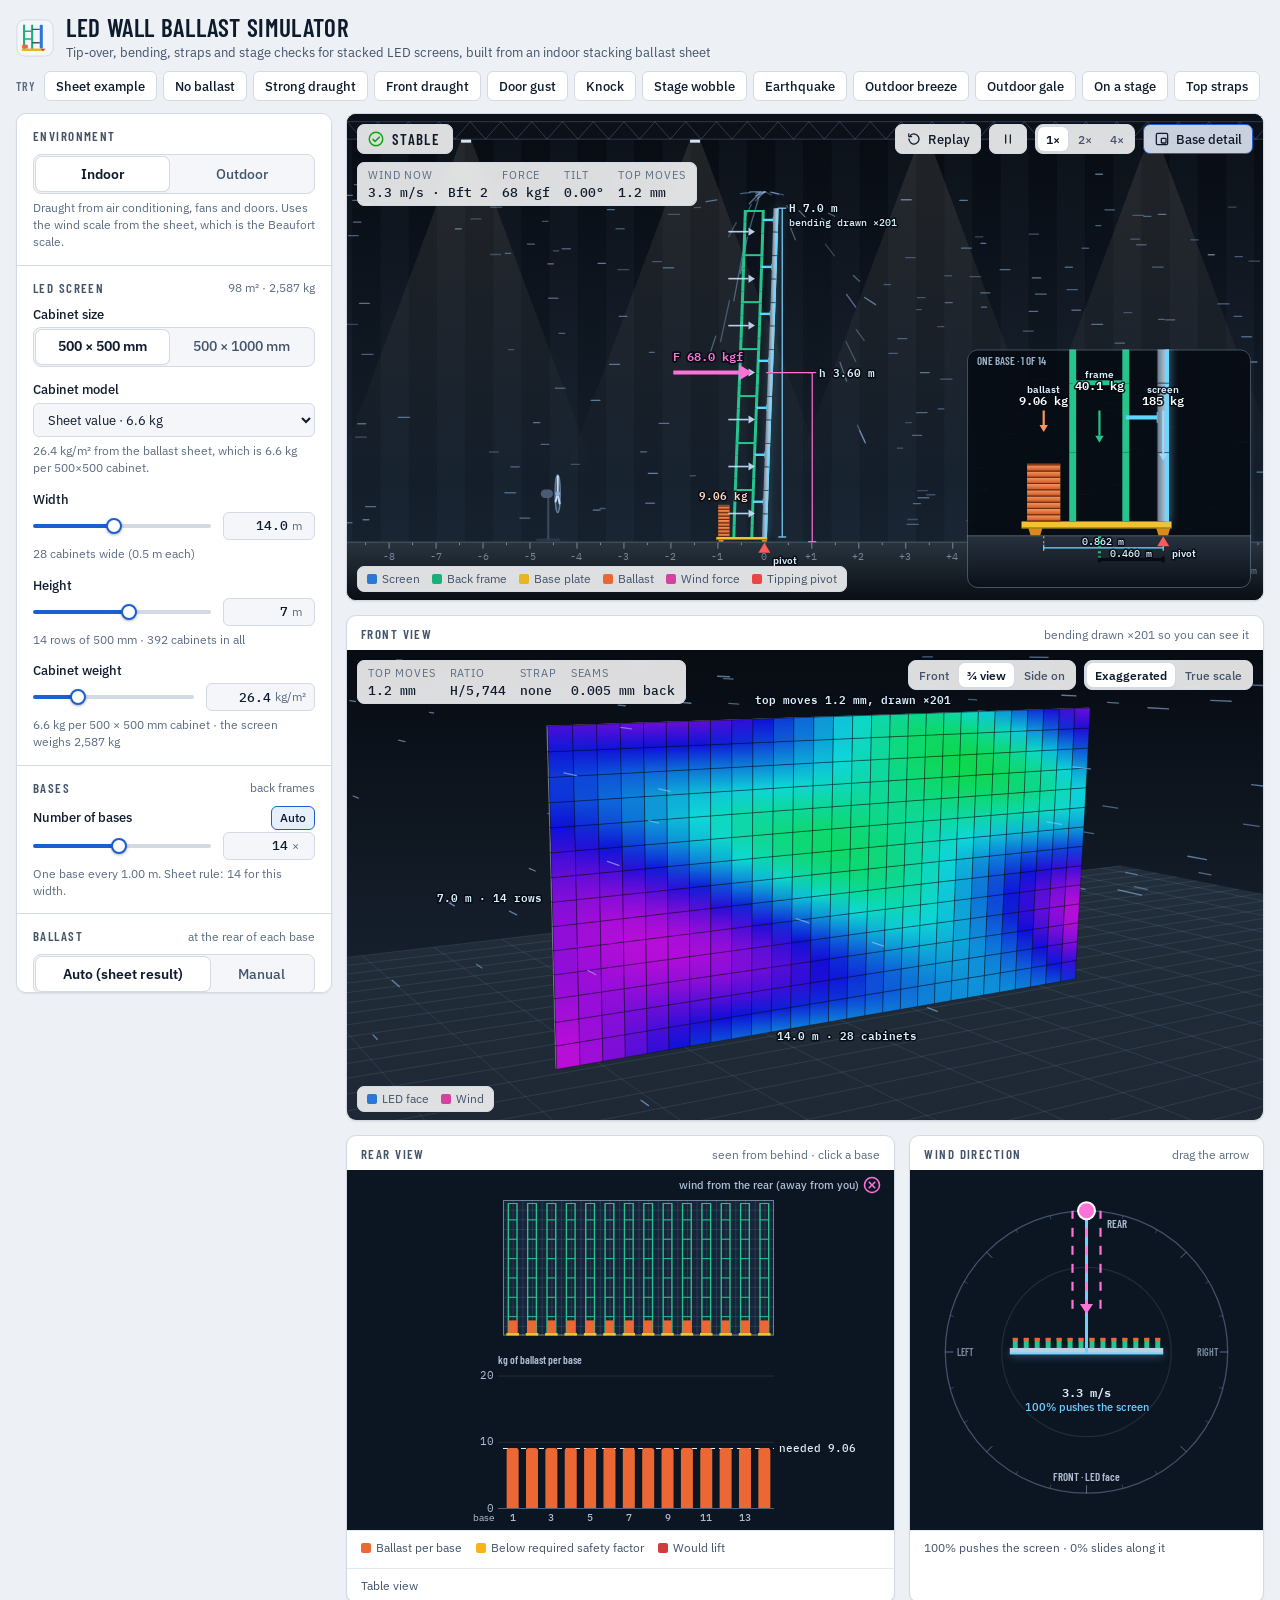
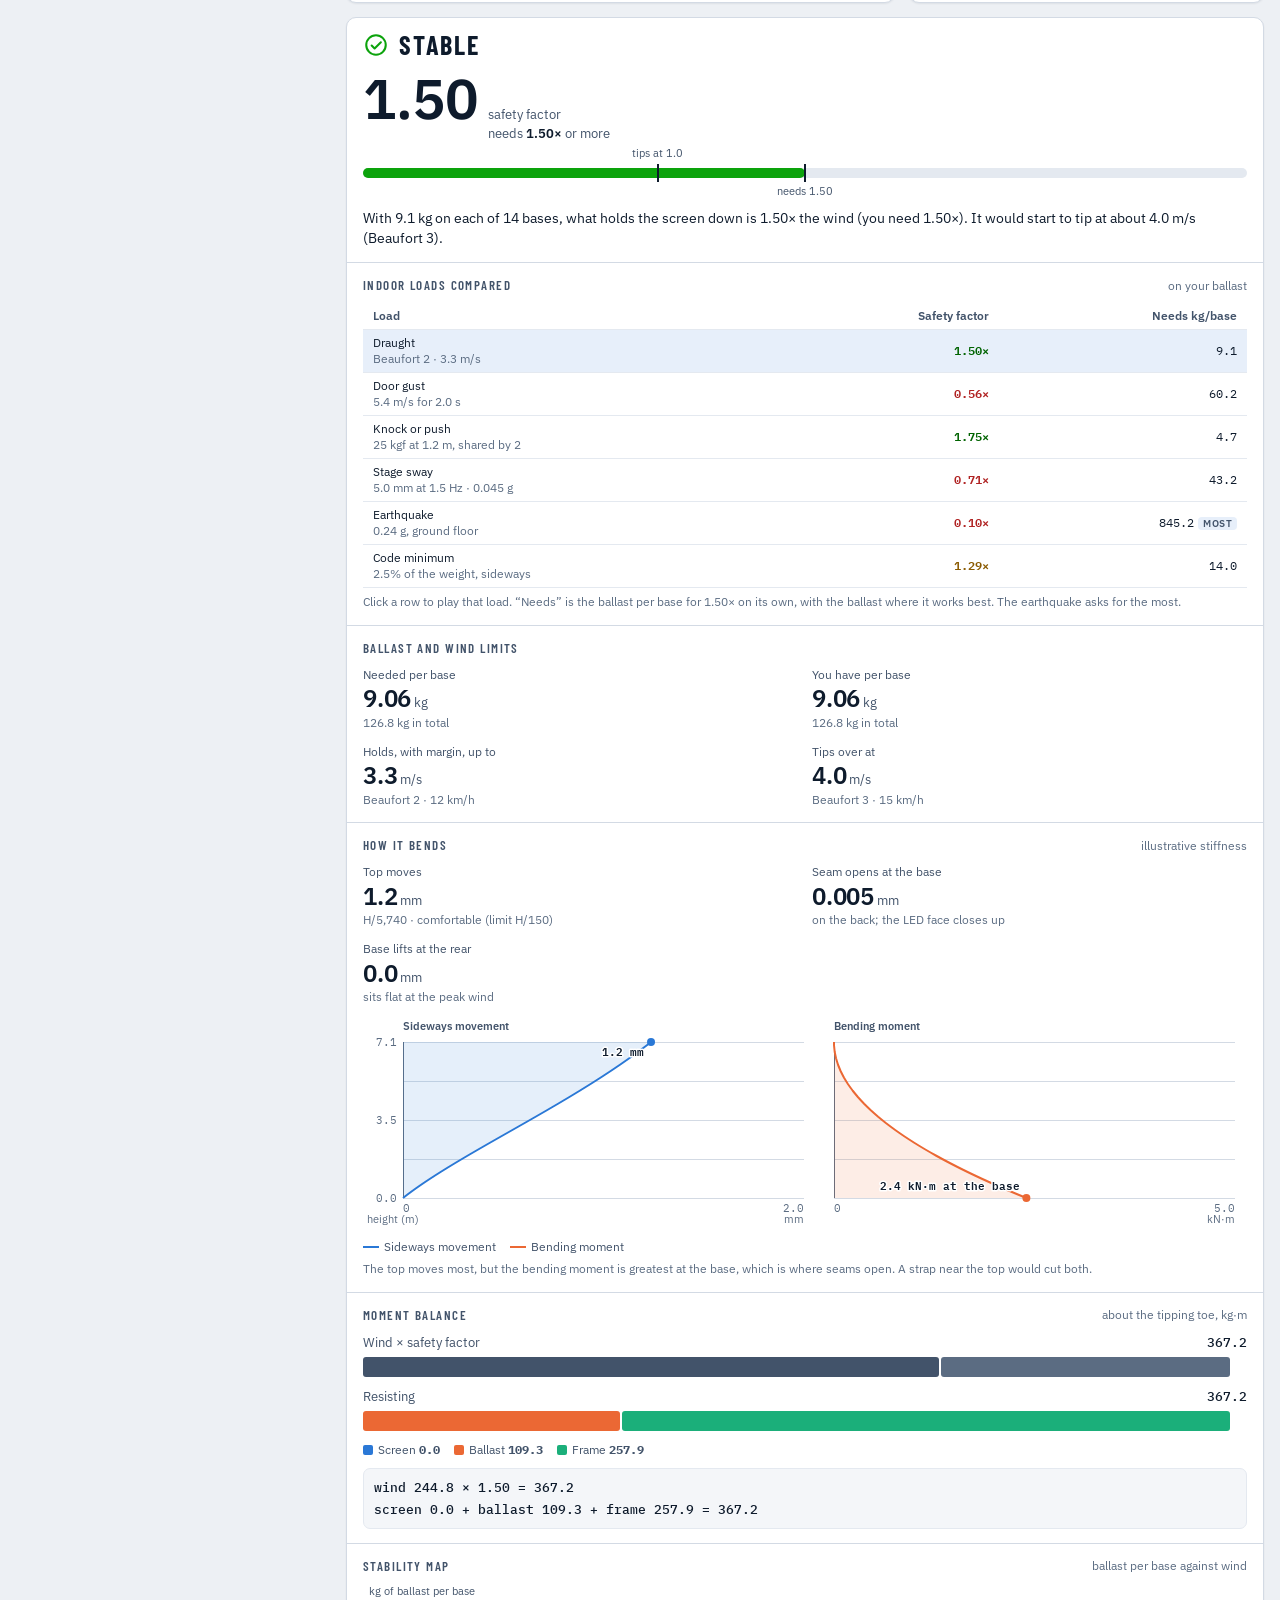
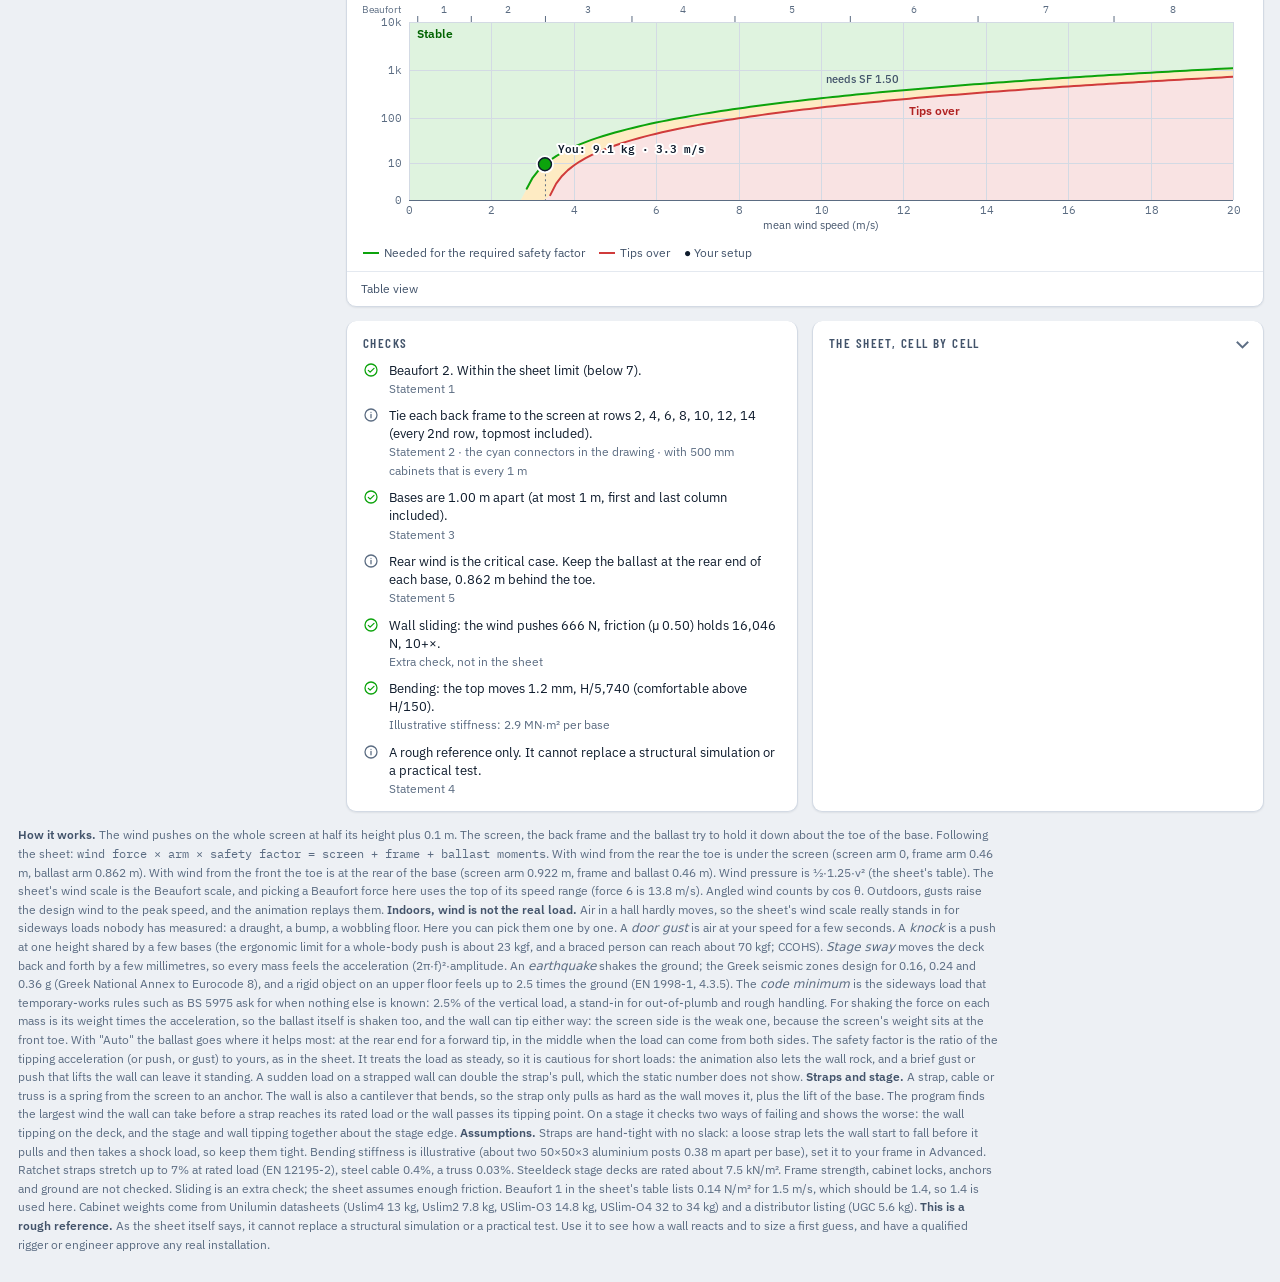
==== commit 773f8fdd: "Add Beaufort wind input and indoor load cases Outdoor wind can be set in Beaufort (0 to 12) as well " ====
--- a/index.html
+++ b/index.html
@@ -76,10 +76,10 @@
 }
 @media (min-width:1300px){
   .grid{grid-template-columns:316px minmax(0,1fr) 366px;grid-template-rows:auto 1fr auto}
-  .rail{grid-row:1 / span 2}
+  .rail{grid-row:1 / span 3}                                   /* the controls stay pinned right down to the checks, so nothing slides under them */
   .view{grid-column:2;grid-row:1}.rest{grid-column:2;grid-row:2;align-self:start}
   .results{grid-column:3;grid-row:1 / span 2}
-  .more{grid-column:1 / -1;grid-row:3}
+  .more{grid-column:2 / -1;grid-row:3}
 }
 .more{display:grid;gap:14px;grid-template-columns:minmax(0,1fr)}
 @media (min-width:760px){.more{grid-template-columns:minmax(0,1fr) minmax(0,1fr)}}
@@ -274,6 +274,21 @@
 #bendC{touch-action:pan-y}
 @media (prefers-reduced-motion:reduce){*{transition:none!important}}
 
+/* ---------- indoor load picker and comparison table ---------- */
+.seg.grid3{display:grid;grid-template-columns:repeat(3,minmax(0,1fr));width:100%}
+.seg.grid3 button{padding:0 4px;font-size:12.5px}
+table.cmp td,table.cmp th{white-space:normal}
+table.cmp tbody tr{cursor:pointer}
+table.cmp tbody tr:hover{background:var(--panel2)}
+table.cmp tbody tr[aria-selected="true"]{background:var(--accent-wash)}
+table.cmp td:first-child{font-family:var(--font-body);font-variant-numeric:normal}
+table.cmp td:first-child small{display:block;font-size:11.5px;color:var(--ink3)}
+table.cmp td.sf{font-weight:600}
+table.cmp td.sf[data-s="stable"]{color:var(--good-ink)}
+table.cmp td.sf[data-s="marginal"]{color:var(--warn-ink)}
+table.cmp td.sf[data-s="tipping"]{color:var(--crit-ink)}
+table.cmp td .gov{display:inline-block;margin-left:4px;padding:0 5px;border-radius:4px;background:var(--accent-wash);color:var(--ink2);font:600 10px var(--font-body);letter-spacing:.04em;text-transform:uppercase}
+
 [hidden]{display:none!important}
 </style>
 </head>
@@ -315,6 +330,10 @@
       <button class="chip" type="button" data-scn="noballast">No ballast</button>
       <button class="chip" type="button" data-scn="draft">Strong draught</button>
       <button class="chip" type="button" data-scn="front">Front draught</button>
+      <button class="chip" type="button" data-scn="door">Door gust</button>
+      <button class="chip" type="button" data-scn="knock">Knock</button>
+      <button class="chip" type="button" data-scn="wobble">Stage wobble</button>
+      <button class="chip" type="button" data-scn="quake">Earthquake</button>
       <button class="chip" type="button" data-scn="breeze">Outdoor breeze</button>
       <button class="chip" type="button" data-scn="gale">Outdoor gale</button>
       <button class="chip" type="button" data-scn="stage">On a stage</button>
@@ -330,8 +349,8 @@
         <div class="hud tl">
           <div class="pill" id="pill" data-s="stable" role="status"><svg class="ic"><use href="#i-check"/></svg><span id="pillText">Stable</span></div>
           <dl class="live" id="live">
-            <div><dt>Wind now</dt><dd id="liveWind">3.3 m/s</dd></div>
-            <div><dt>Force</dt><dd id="liveForce">68 kgf</dd></div>
+            <div><dt id="liveWindK">Wind now</dt><dd id="liveWind">3.3 m/s</dd></div>
+            <div><dt id="liveForceK">Force</dt><dd id="liveForce">68 kgf</dd></div>
             <div><dt>Tilt</dt><dd id="liveTilt">0.00°</dd></div>
             <div><dt>Top moves</dt><dd id="liveTop">0 mm</dd></div>
           </dl>
@@ -352,7 +371,7 @@
             <span><i style="background:var(--c-frame)"></i>Back frame</span>
             <span><i style="background:#e9b422"></i>Base plate</span>
             <span><i style="background:var(--c-ballast)"></i>Ballast</span>
-            <span><i style="background:#d6409f"></i>Wind force</span>
+            <span><i style="background:#d6409f"></i><em id="legForce" style="font-style:normal">Wind force</em></span>
             <span><i style="background:#ef4444"></i>Tipping pivot</span>
             <span id="legStrap"><i style="background:#ffb020"></i>Strap</span>
             <span id="legStage"><i style="background:#8a97a8"></i>Stage</span>
@@ -535,16 +554,129 @@
         </div>
       </section>
 
-      <section class="sec">
-        <h2>Wind</h2>
+      <section class="sec" id="secLoad">
+        <h2 id="loadH">Wind</h2>
+        <div id="indoorPick" hidden>
+          <div class="seg grid3" id="segCase" role="radiogroup" aria-label="What pushes on the wall indoors">
+            <button type="button" role="radio" aria-checked="true" data-v="draught" title="The sheet's allowance for moving air">Draught</button>
+            <button type="button" role="radio" aria-checked="false" data-v="door" title="A door opens and air rushes in for a moment">Door gust</button>
+            <button type="button" role="radio" aria-checked="false" data-v="knock" title="Someone leans on it, bumps it or pushes a trolley into it">Knock</button>
+            <button type="button" role="radio" aria-checked="false" data-v="sway" title="The deck wobbles under dancers or a crowd">Stage sway</button>
+            <button type="button" role="radio" aria-checked="false" data-v="quake" title="The ground shakes">Earthquake</button>
+            <button type="button" role="radio" aria-checked="false" data-v="notional" title="The sideways load building rules ask for when nothing else is known">Code min.</button>
+          </div>
+          <p class="hint" id="caseHint"></p>
+        </div>
         <div id="windIndoor">
           <div class="ctl">
-            <label for="SC-r">Wind scale <small id="SC-v"></small></label>
+            <label for="SC-r">Beaufort <small id="SC-v"></small></label>
             <div class="ctl-line" style="grid-template-columns:1fr"><input type="range" id="SC-r" min="0" max="10" step="1"></div>
             <p class="hint" id="SC-h"></p>
           </div>
         </div>
+        <div id="caseDoor" hidden>
+          <div class="ctl">
+            <label for="DG-n">Gust speed <small id="DG-v"></small></label>
+            <div class="ctl-line"><input type="range" id="DG-r" min="0" max="15" step="0.1" aria-label="Door gust speed slider"><span class="field"><input type="number" id="DG-n" min="0" max="30" step="0.1" inputmode="decimal"><span class="u">m/s</span></span></div>
+            <p class="hint" id="DG-h"></p>
+          </div>
+          <div class="ctl">
+            <label for="DD-n">Lasts</label>
+            <div class="ctl-line"><input type="range" id="DD-r" min="0.1" max="8" step="0.1" aria-label="Gust duration slider"><span class="field"><input type="number" id="DD-n" min="0.05" max="20" step="0.1" inputmode="decimal"><span class="u">s</span></span></div>
+            <p class="hint" id="DD-h"></p>
+          </div>
+        </div>
+        <div id="caseKnock" hidden>
+          <div class="ctl">
+            <div class="lab">Push comes from</div>
+            <div class="seg" id="segKFrom" role="radiogroup" aria-label="Which side the push comes from">
+              <button type="button" role="radio" aria-checked="true" data-v="both" title="Check both and report the weaker side">Worst side</button>
+              <button type="button" role="radio" aria-checked="false" data-v="front" title="From the audience side: tips the wall backward">Front</button>
+              <button type="button" role="radio" aria-checked="false" data-v="rear" title="From behind: tips the wall forward">Rear</button>
+            </div>
+          </div>
+          <div class="ctl">
+            <label for="KG-n">Push <small id="KG-v"></small></label>
+            <div class="ctl-line"><input type="range" id="KG-r" min="0" max="150" step="1" aria-label="Push force slider"><span class="field"><input type="number" id="KG-n" min="0" max="500" step="1" inputmode="decimal"><span class="u">kgf</span></span></div>
+            <div class="dirbtns" style="margin-top:8px">
+              <button type="button" class="btn sm" data-kg="20" data-kd="1.5" title="A person leaning on it">Lean 20</button>
+              <button type="button" class="btn sm" data-kg="50" data-kd="0.3" title="A hard shove or a stumble">Shove 50</button>
+              <button type="button" class="btn sm" data-kg="100" data-kd="0.15" title="A loaded trolley or flight case">Trolley 100</button>
+            </div>
+            <p class="hint" id="KG-h"></p>
+          </div>
+          <div class="ctl">
+            <label for="KH-n">Height of the push</label>
+            <div class="ctl-line"><input type="range" id="KH-r" min="0.3" max="6" step="0.1" aria-label="Height of the push slider"><span class="field"><input type="number" id="KH-n" min="0.1" max="20" step="0.1" inputmode="decimal"><span class="u">m</span></span></div>
+          </div>
+          <div class="ctl">
+            <label for="KD-n">Lasts</label>
+            <div class="ctl-line"><input type="range" id="KD-r" min="0.05" max="3" step="0.05" aria-label="Push duration slider"><span class="field"><input type="number" id="KD-n" min="0.05" max="10" step="0.05" inputmode="decimal"><span class="u">s</span></span></div>
+          </div>
+          <div class="ctl">
+            <label for="KS-n">Bases that share it</label>
+            <div class="ctl-line"><input type="range" id="KS-r" min="1" max="6" step="1" aria-label="Number of bases sharing the push slider"><span class="field"><input type="number" id="KS-n" min="1" max="60" step="1" inputmode="numeric"><span class="u">×</span></span></div>
+            <p class="hint" id="KS-h"></p>
+          </div>
+        </div>
+        <div id="caseSway" hidden>
+          <div class="ctl">
+            <label for="SA-n">Deck moves by <small id="SA-v"></small></label>
+            <div class="ctl-line"><input type="range" id="SA-r" min="0" max="30" step="0.5" aria-label="Sway amplitude slider"><span class="field"><input type="number" id="SA-n" min="0" max="100" step="0.5" inputmode="decimal"><span class="u">mm</span></span></div>
+            <div class="dirbtns" style="margin-top:8px">
+              <button type="button" class="btn sm" data-sa="2" data-sq="1.5" title="You can only just see it">Slight 2</button>
+              <button type="button" class="btn sm" data-sa="5" data-sq="1.5" title="Noticeable wobble underfoot">Wobble 5</button>
+              <button type="button" class="btn sm" data-sa="12" data-sq="2" title="A crowd jumping on the deck">Jumping 12</button>
+            </div>
+          </div>
+          <div class="ctl">
+            <label for="SQ-n">Back and forth</label>
+            <div class="ctl-line"><input type="range" id="SQ-r" min="0.3" max="5" step="0.1" aria-label="Sway frequency slider"><span class="field"><input type="number" id="SQ-n" min="0.1" max="10" step="0.1" inputmode="decimal"><span class="u">Hz</span></span></div>
+          </div>
+          <div class="ctl">
+            <label for="SB-n">Up and down too <small>share of g</small></label>
+            <div class="ctl-line"><input type="range" id="SB-r" min="0" max="0.5" step="0.01" aria-label="Bounce slider"><span class="field"><input type="number" id="SB-n" min="0" max="0.9" step="0.01" inputmode="decimal"><span class="u">g</span></span></div>
+            <p class="hint" id="SA-h"></p>
+          </div>
+        </div>
+        <div id="caseQuake" hidden>
+          <div class="ctl">
+            <label for="QP-n">Ground acceleration <small id="QP-v"></small></label>
+            <div class="ctl-line"><input type="range" id="QP-r" min="0.02" max="0.8" step="0.01" aria-label="Ground acceleration slider"><span class="field"><input type="number" id="QP-n" min="0.01" max="1.5" step="0.01" inputmode="decimal"><span class="u">g</span></span></div>
+            <div class="dirbtns" style="margin-top:8px">
+              <button type="button" class="btn sm" data-pga="0.16" title="Greek seismic zone I">Zone I 0.16</button>
+              <button type="button" class="btn sm" data-pga="0.24" title="Greek seismic zone II">Zone II 0.24</button>
+              <button type="button" class="btn sm" data-pga="0.36" title="Greek seismic zone III">Zone III 0.36</button>
+            </div>
+            <p class="hint" id="QP-h"></p>
+          </div>
+          <div class="ctl">
+            <label for="QF-n">Which floor <small id="QF-v"></small></label>
+            <div class="ctl-line"><input type="range" id="QF-r" min="1" max="2.5" step="0.05" aria-label="Building amplification slider"><span class="field"><input type="number" id="QF-n" min="1" max="4" step="0.05" inputmode="decimal"><span class="u">×</span></span></div>
+            <div class="dirbtns" style="margin-top:8px">
+              <button type="button" class="btn sm" data-qf="1">Ground floor</button>
+              <button type="button" class="btn sm" data-qf="1.75">Middle</button>
+              <button type="button" class="btn sm" data-qf="2.5">Top floor</button>
+            </div>
+          </div>
+          <div class="ctl">
+            <label for="QD-n">Shaking lasts</label>
+            <div class="ctl-line"><input type="range" id="QD-r" min="4" max="30" step="1" aria-label="Shaking duration slider"><span class="field"><input type="number" id="QD-n" min="3" max="60" step="1" inputmode="numeric"><span class="u">s</span></span></div>
+          </div>
+        </div>
+        <div id="caseNotional" hidden>
+          <div class="ctl">
+            <label for="NP-n">Sideways load <small>share of the weight</small></label>
+            <div class="ctl-line"><input type="range" id="NP-r" min="0.5" max="10" step="0.1" aria-label="Notional load slider"><span class="field"><input type="number" id="NP-n" min="0.1" max="30" step="0.1" inputmode="decimal"><span class="u">%</span></span></div>
+            <p class="hint" id="NP-h"></p>
+          </div>
+        </div>
         <div id="windOutdoor" hidden>
+          <div class="ctl">
+            <label for="BF-n">Beaufort <small id="BF-v"></small></label>
+            <div class="ctl-line"><input type="range" id="BF-r" min="0" max="12" step="1" aria-label="Beaufort force slider"><span class="field"><input type="number" id="BF-n" min="0" max="12" step="1" inputmode="numeric"><span class="u">Bft</span></span></div>
+            <p class="hint" id="BF-h"></p>
+          </div>
           <div class="ctl">
             <label for="V-n">Wind speed <small id="V-v"></small></label>
             <div class="ctl-line"><input type="range" id="V-r" min="0" max="40" step="0.5" aria-label="Wind speed slider"><span class="field"><input type="number" id="V-n" min="0" max="60" step="0.5" inputmode="decimal"><span class="u">m/s</span></span></div>
@@ -570,7 +702,7 @@
             <div class="ctl-line"><input type="range" id="FA-r" min="0" max="359" step="1" aria-label="Screen facing direction slider"><span class="field"><input type="number" id="FA-n" min="0" max="359" step="1" inputmode="numeric"><span class="u">°</span></span></div>
           </div>
         </div>
-        <div class="ctl">
+        <div class="ctl" id="ctlDir">
           <label for="DIR-n">Direction <small id="DIR-v"></small></label>
           <div class="ctl-line"><input type="range" id="DIR-r" min="0" max="359" step="1" aria-label="Wind direction slider"><span class="field"><input type="number" id="DIR-n" min="0" max="359" step="1" inputmode="numeric"><span class="u">°</span></span></div>
           <div class="dirbtns" style="margin-top:8px">
@@ -666,7 +798,7 @@
         </details>
       </figure>
       <figure class="fig">
-        <figcaption>Wind direction <span class="sub">drag the arrow</span></figcaption>
+        <figcaption><span id="planCap">Wind direction</span> <span class="sub" id="planSub">drag the arrow</span></figcaption>
         <canvas id="plan" role="img" aria-label="Plan view of the wall, its stage and straps, with a wind direction dial"></canvas>
         <div class="foot"><span id="planInfo"></span></div>
       </figure>
@@ -685,8 +817,14 @@
         <p class="vtext" id="vText" aria-live="polite"></p>
       </section>
 
+      <section class="sec" id="cmpSec" hidden>
+        <h2>Indoor loads compared <span class="sub">on your ballast</span></h2>
+        <div class="tablewrap" style="max-height:none;border-top:0"><table class="data cmp" id="cmpTable"><thead><tr><th>Load</th><th>Safety factor</th><th>Needs kg/base</th></tr></thead><tbody id="cmpRows"></tbody></table></div>
+        <p class="hint" id="cmpHint"></p>
+      </section>
+
       <section class="sec">
-        <h2>Ballast and wind limits</h2>
+        <h2 id="limH">Ballast and wind limits</h2>
         <div class="tiles">
           <div class="tile"><div class="k">Needed per base</div><div class="v" id="tNeedPer">9.06<small>kg</small></div><div class="s" id="tNeedTot"></div></div>
           <div class="tile"><div class="k">You have per base</div><div class="v" id="tYourPer">9.06<small>kg</small></div><div class="s" id="tYourTot"></div></div>
@@ -714,7 +852,7 @@
 
       <section class="sec">
         <h2>Moment balance <span class="sub">about the tipping toe, kg·m</span></h2>
-        <div class="mom-row"><span class="k">Wind × safety factor</span><span></span><span class="v" id="mWind">0</span></div>
+        <div class="mom-row"><span class="k" id="momK">Wind × safety factor</span><span></span><span class="v" id="mWind">0</span></div>
         <div class="mom" id="momWind"></div>
         <div class="mom-row"><span class="k">Resisting</span><span></span><span class="v" id="mRest">0</span></div>
         <div class="mom" id="momRest"></div>
@@ -729,7 +867,7 @@
       </section>
 
       <section class="sec">
-        <h2>Stability map <span class="sub">ballast per base against wind</span></h2>
+        <h2>Stability map <span class="sub" id="mapSub">ballast per base against wind</span></h2>
         <div class="mapwrap" id="mapWrap">
           <canvas id="map" role="img" aria-label="Chart of required ballast per base against wind speed, with your setup marked"></canvas>
           <div class="tip" id="mapTip" hidden></div>
@@ -740,7 +878,7 @@
           <span><b class="mono" style="color:var(--ink)">●</b> Your setup</span>
         </div>
         <details class="tv" style="margin:10px -16px -14px"><summary>Table view</summary>
-          <div class="tablewrap"><table class="data"><thead><tr><th>Wind (m/s)</th><th>Scale</th><th>Needed (kg/base)</th><th>Tips below (kg/base)</th></tr></thead><tbody id="mapRows"></tbody></table></div>
+          <div class="tablewrap"><table class="data"><thead><tr><th id="mapTh1">Wind (m/s)</th><th id="mapTh2">Beaufort</th><th>Needed (kg/base)</th><th>Tips below (kg/base)</th></tr></thead><tbody id="mapRows"></tbody></table></div>
         </details>
       </section>
     </aside>
@@ -764,12 +902,18 @@
     <b>How it works.</b> The wind pushes on the whole screen at half its height plus 0.1 m. The screen, the back frame and the ballast try to hold it down about the toe of the base.
     Following the sheet: <code>wind force × arm × safety factor = screen + frame + ballast moments</code>.
     With wind from the rear the toe is under the screen (screen arm 0, frame arm 0.46 m, ballast arm 0.862 m). With wind from the front the toe is at the rear of the base (screen arm 0.922 m, frame and ballast 0.46 m).
-    Wind pressure is ½·1.25·v² (the sheet's table). Angled wind counts by cos θ. Outdoors, gusts raise the design wind to the peak speed, and the animation replays them.
+    Wind pressure is ½·1.25·v² (the sheet's table). The sheet's wind scale is the Beaufort scale, and picking a Beaufort force here uses the top of its speed range (force 6 is 13.8 m/s). Angled wind counts by cos θ. Outdoors, gusts raise the design wind to the peak speed, and the animation replays them.
+    <b>Indoors, wind is not the real load.</b> Air in a hall hardly moves, so the sheet's wind scale really stands in for sideways loads nobody has measured: a draught, a bump, a wobbling floor. Here you can pick them one by one.
+    A <i>door gust</i> is air at your speed for a few seconds. A <i>knock</i> is a push at one height shared by a few bases (the ergonomic limit for a whole-body push is about 23 kgf, and a braced person can reach about 70 kgf; CCOHS).
+    <i>Stage sway</i> moves the deck back and forth by a few millimetres, so every mass feels the acceleration (2π·f)²·amplitude. An <i>earthquake</i> shakes the ground; the Greek seismic zones design for 0.16, 0.24 and 0.36 g (Greek National Annex to Eurocode 8), and a rigid object on an upper floor feels up to 2.5 times the ground (EN 1998-1, 4.3.5).
+    The <i>code minimum</i> is the sideways load that temporary-works rules such as BS 5975 ask for when nothing else is known: 2.5% of the vertical load, a stand-in for out-of-plumb and rough handling.
+    For shaking the force on each mass is its weight times the acceleration, so the ballast itself is shaken too, and the wall can tip either way: the screen side is the weak one, because the screen's weight sits at the front toe. With "Auto" the ballast goes where it helps most: at the rear end for a forward tip, in the middle when the load can come from both sides.
+    The safety factor is the ratio of the tipping acceleration (or push, or gust) to yours, as in the sheet. It treats the load as steady, so it is cautious for short loads: the animation also lets the wall rock, and a brief gust or push that lifts the wall can leave it standing. A sudden load on a strapped wall can double the strap's pull, which the static number does not show.
     <b>Straps and stage.</b> A strap, cable or truss is a spring from the screen to an anchor. The wall is also a cantilever that bends, so the strap only pulls as hard as the wall moves it, plus the lift of the base. The program finds the largest wind the wall can take before a strap reaches its rated load or the wall passes its tipping point.
     On a stage it checks two ways of failing and shows the worse: the wall tipping on the deck, and the stage and wall tipping together about the stage edge.
     <b>Assumptions.</b> Straps are hand-tight with no slack: a loose strap lets the wall start to fall before it pulls and then takes a shock load, so keep them tight. Bending stiffness is illustrative (about two 50×50×3 aluminium posts 0.38 m apart per base), set it to your frame in Advanced. Ratchet straps stretch up to 7% at rated load (EN 12195-2), steel cable 0.4%, a truss 0.03%.
     Steeldeck stage decks are rated about 7.5 kN/m². Frame strength, cabinet locks, anchors and ground are not checked. Sliding is an extra check; the sheet assumes enough friction.
-    Scale 1 in the sheet's table lists 0.14 N/m² for 1.5 m/s, which should be 1.4, so 1.4 is used here.
+    Beaufort 1 in the sheet's table lists 0.14 N/m² for 1.5 m/s, which should be 1.4, so 1.4 is used here.
     Cabinet weights come from Unilumin datasheets (Uslim4 13 kg, Uslim2 7.8 kg, USlim-O3 14.8 kg, USlim-O4 32 to 34 kg) and a distributor listing (UGC 5.6 kg).
     <b>This is a rough reference.</b> As the sheet itself says, it cannot replace a structural simulation or a practical test. Use it to see how a wall reacts and to size a first guess, and have a qualified rigger or engineer approve any real installation.
   </p>
@@ -810,6 +954,17 @@
   const BFT_UPPER = [0.2, 1.5, 3.3, 5.4, 7.9, 10.7, 13.8, 17.1, 20.7, 24.4, 28.4, 32.6];
   const BFT_NAME = ['Calm', 'Light air', 'Light breeze', 'Gentle breeze', 'Moderate breeze', 'Fresh breeze',
     'Strong breeze', 'Near gale', 'Gale', 'Strong gale', 'Storm', 'Violent storm', 'Hurricane force'];
+  // Picking a Beaufort force sets the top of its speed range, as the sheet's wind table does (force 12 has no top: 36.9 m/s ends the usual scale).
+  const BFT_SPEED = BFT_UPPER.concat([36.9]);
+  const bftRange = (n) => ({ lo: n <= 0 ? 0 : Math.round((BFT_UPPER[n - 1] + 0.1) * 10) / 10, hi: n >= 12 ? null : BFT_UPPER[n] });
+
+  // Indoor load cases. 'wind' pushes on the whole screen like moving air, 'force' is a push at one height,
+  // 'accel' is the floor or deck moving under the wall (every mass feels an inertia force, up and down too).
+  const CASES = ['draught', 'door', 'knock', 'sway', 'quake', 'notional'];
+  const CASE_KIND = { draught: 'wind', door: 'wind', knock: 'force', sway: 'accel', quake: 'accel', notional: 'accel' };
+  const CASE_NAME = { draught: 'Draught', door: 'Door gust', knock: 'Knock or push', sway: 'Stage sway', quake: 'Earthquake', notional: 'Code minimum' };
+  // Design ground acceleration of the three Greek seismic zones (Greek National Annex to Eurocode 8).
+  const QUAKE_ZONES = [{ zone: 'I', g: 0.16 }, { zone: 'II', g: 0.24 }, { zone: 'III', g: 0.36 }];
 
   // Cabinets, by module size. Weight per cabinet and depth are the manufacturer datasheet values (see notes); kg/m2 = kg / area.
   const CABINETS = [
@@ -846,6 +1001,12 @@
       N: 14, autoN: true,
       ballastAuto: true, ballastPer: 9, ballast: null, ballastPos: 'auto',
       indoorScale: 2, outSpeed: 8, gust: 0.3, facing: 180, windDir: 0, profile: 'uniform',
+      indoorCase: 'draught',
+      door: { v: 5.4, dur: 2 },                                   // m/s at the screen, seconds
+      knock: { kgf: 25, h: 1.2, from: 'both', dur: 0.3, share: 2 }, // kgf, metres above the base, 'front' | 'rear' | 'both', seconds, bases that share it
+      sway: { amp: 5, f: 1.5, bounce: 0 },                        // mm, Hz, up-and-down shake as a fraction of g
+      quake: { pga: 0.24, floor: 1, dur: 12 },                    // ground acceleration in g, building amplification, seconds
+      notional: { pct: 2.5 },                                     // % of the weight, sideways
       Cf: 1.0, depth: SHEET.depth, mu: 0.5,
       frame: { perRow: SHEET.frame.perRow, perBase: SHEET.frame.perBase, perW: SHEET.frame.perW },
       EI: 2.9e6, gaRatio: 0.12, defLimit: 150,
@@ -862,7 +1023,9 @@
 
   function windInfo(S) {
     let vMean, qMean, pk;
-    if (S.mode === 'indoor') {
+    if (S.mode === 'indoor' && S.indoorCase === 'door') {
+      vMean = S.door.v; qMean = RHO_FACTOR * vMean * vMean; pk = 1;
+    } else if (S.mode === 'indoor') {
       const row = SCALE[clamp(Math.round(S.indoorScale), 0, SCALE.length - 1)];
       vMean = row.v; qMean = row.q; pk = 1;
     } else {
@@ -875,9 +1038,12 @@
      sys = { comps:[{m,xi,eta,Ig}], F (N), hc (m), xiw (m), strap|null }
      Returns the load factor lambda at which the moments balance for each rotation phi, and the best one. */
   function momentsAt(sys, phi) {
-    const c = Math.cos(phi), s = Math.sin(phi);
-    let Mr = 0; for (const k of sys.comps) Mr += k.m * G * (k.xi * c - k.eta * s);
-    return { c, s, Mr, M1: sys.F * c * (sys.hc * c + sys.xiw * s) };
+    // sys.acc: the floor accelerates sideways by acc, so every mass m gets a force m*acc at its own height; sys.gs scales the weights
+    // (a floor dropping away makes the wall lighter, one pushing up makes it heavier).
+    const c = Math.cos(phi), s = Math.sin(phi), gs = sys.gs === undefined ? 1 : sys.gs;
+    let Mr = 0, Ti = 0;
+    for (const k of sys.comps) { Mr += k.m * G * (k.xi * c - k.eta * s); Ti += k.m * (k.eta * c + k.xi * s); }
+    return { c, s, Mr: Mr * gs, M1: sys.acc ? sys.acc * Ti : sys.F * c * (sys.hc * c + sys.xiw * s) };
   }
   function strapGamma(st, c, s) {            // moment arm of the horizontal strap force about the toe (vertical component included)
     return (st.aPiv * c + st.xiAtt * s) + st.sgnV * st.tanb * (st.xiAtt * c - st.aPiv * s);
@@ -942,8 +1108,8 @@
     return out;
   }
 
-  /* Everything the UI needs, from the raw inputs. */
-  function derive(S) {
+  /* Everything the UI needs, from the raw inputs. `ld` is an indoor load other than wind (see loadFor); null means the sheet's wind. */
+  function deriveOne(S, ld) {
     const cabH = cabHeight(S.cabSize);
     const cols = Math.round(S.W / CAB.w), rows = Math.max(1, Math.round(S.H / cabH));
     const A = S.W * S.H, N = Math.max(1, Math.round(S.N));
@@ -952,9 +1118,10 @@
     const Wf = fr.perRow * S.H * N + fr.perBase * N + fr.perW * S.W;
 
     const wind = windInfo(S);
-    const th = S.windDir * Math.PI / 180, cosT = Math.cos(th), cn = Math.abs(cosT);
+    const th = S.windDir * Math.PI / 180, cosT = ld ? (ld.dir === 'front' ? -1 : 1) : Math.cos(th), cn = ld ? 1 : Math.abs(cosT);
     const dir = cosT >= 0 ? 'rear' : 'front';
-    wind.cn = cn; wind.dir = dir; wind.sinT = Math.sin(th);
+    wind.cn = cn; wind.dir = dir; wind.sinT = ld ? 0 : Math.sin(th);
+    const accel = !!(ld && ld.kind === 'accel'), pushed = !!(ld && ld.kind === 'force');
     wind.bft = beaufort(wind.vPeak); wind.bftName = BFT_NAME[wind.bft]; wind.bftMean = beaufort(wind.vMean);
 
     const stg = S.stage && S.stage.on ? S.stage : null;
@@ -964,7 +1131,7 @@
 
     // --- base geometry (wall on its deck)
     const dd = S.depth - SHEET.depth;
-    const pos = S.ballastPos === 'auto' ? (dir === 'rear' ? 'rear' : 'mid') : S.ballastPos;
+    const pos = S.ballastPos === 'auto' ? ((ld && ld.pos) || (dir === 'rear' ? 'rear' : 'mid')) : S.ballastPos;   // the sheet puts the ballast mid-base for front wind
     const Lrear = pos === 'rear' ? S.depth - (SHEET.depth - SHEET.ballastRear) : SHEET.ballastMid + dd / 2;
     const Lfront = pos === 'rear' ? SHEET.depth - SHEET.ballastRear : SHEET.ballastMid + dd / 2;
     const aF = dir === 'rear' ? SHEET.frameArm : SHEET.frameArm + dd;
@@ -978,12 +1145,19 @@
     const psi = (zAbs) => (alpha ? Math.pow(Math.max(zAbs, 3) / 10, 2 * alpha) : 1);
     const NS = 24, dz = S.H / NS, zs = new Array(NS), line = new Array(NS);
     let F = 0, M1 = 0;
+    const pBase = accel ? ld.acc * (Ws + Wf) / A : wind.qPeak * cn * S.Cf;      // N/m2; for shaking, the inertia of the screen and frame spread over the face
     for (let j = 0; j < NS; j++) {
-      const z = y0 + (j + 0.5) * dz, p = wind.qPeak * cn * S.Cf * psi(hs + z);
+      const z = y0 + (j + 0.5) * dz, p = pBase * psi(hs + z);
       zs[j] = z; line[j] = p * S.W; F += p * S.W * dz; M1 += p * S.W * dz * z;
     }
     let hc = F > 0 ? M1 / F : hW;
-    if (!alpha) { F = A * wind.qPeak * cn * S.Cf; hc = hW; }
+    if (!alpha) { F = A * pBase; hc = hW; }
+    if (pushed) {            // a push at one height; the bases that share it stand in for the whole wall, so scale the push up to the wall
+      const Feq = ld.P * N / Math.min(N, Math.max(1, Math.round(ld.share || 1)));
+      const hk = clamp(ld.h, y0 + 0.05, L), jh = clamp(Math.floor((hk - y0) / dz), 0, NS - 1);
+      for (let j = 0; j < NS; j++) line[j] = 0;
+      zs[jh] = hk; line[jh] = Feq / dz; F = Feq; hc = hk;
+    }
     const Fkgf = F / G, FkgfMean = F / G * (wind.qMean / (wind.qPeak || 1));
     const Mw = Fkgf * hc;                                   // kg*m about the toe, peak, unfactored
 
@@ -1044,44 +1218,46 @@
       { m: Ws, xi: aS, eta: y0 + S.H / 2, Ig: Ws * S.H * S.H / 12 },
       { m: Wf, xi: aF, eta: y0 + S.H / 2, Ig: Wf * S.H * S.H / 12 },
       { m: B, xi: aB, eta: y0 + 0.12, Ig: 0 }];
-    const sysW = (B) => ({ kind: 'W', comps: compsW(B), F, hc, xiw: aS, strap: strapFor('W', aS) });
+    const inert = accel ? { acc: ld.acc, gs: ld.gs } : null;           // shaking: inertia of every mass, and a lighter or heavier wall
+    const useS = !!stg && !(ld && ld.systems && ld.systems.S === false);   // deck sway moves the deck under the wall, not the stage on the floor
+    const sysW = (B) => Object.assign({ kind: 'W', comps: compsW(B), F, hc, xiw: aS, strap: strapFor('W', aS) }, inert);
     const sysS = (B) => {
       const c = compsW(B).map((k) => ({ m: k.m, xi: k.xi + xi0, eta: k.eta + hs, Ig: k.Ig }));
       c.push({ m: stageMass, xi: stg.depth / 2, eta: 0.55 * hs, Ig: stageMass * (stg.depth * stg.depth + hs * hs) / 12 });
-      return { kind: 'S', comps: c, F, hc: hs + hc, xiw: xiScreenS, strap: strapFor('S', xiScreenS) };
+      return Object.assign({ kind: 'S', comps: c, F, hc: hs + hc, xiw: xiScreenS, strap: strapFor('S', xiScreenS) }, inert);
     };
     const lamOf = (B) => {
-      const w = scanSys(sysW(B)), s = stg ? scanSys(sysS(B)) : null;
+      const w = scanSys(sysW(B)), s = useS ? scanSys(sysS(B)) : null;
       const lamW = Math.min(w.lamMax, SF_CAP * 10), lamS = s ? Math.min(s.lamMax, SF_CAP * 10) : Infinity;
       return { lamW, lamS, lam: Math.min(lamW, lamS), gov: lamS < lamW ? 'S' : 'W' };
     };
 
     // --- required ballast: closed form without straps (sheet formula), bisection with straps
-    let reqTotalRaw, reqTotal;
-    const hasStrap = !!(strapFor('W', aS) || (stg && strapFor('S', xiScreenS)));
+    let reqTotalRaw, reqTotal, capHit = false;
+    const hasStrap = !!(strapFor('W', aS) || (useS && strapFor('S', xiScreenS)));
     const reqClosed = (kind) => {
       const sys = kind === 'W' ? sysW(0) : sysS(0);
       const bl = kind === 'W' ? aB : aB + xi0;
       let Mr0 = 0; for (const k of sys.comps) Mr0 += k.m * k.xi;
       return (S.SF * Fkgf * sys.hc - Mr0) / bl;
     };
-    if (!hasStrap) {
+    if (!hasStrap && !accel) {                                   // the load does not depend on the ballast: closed form, as in the sheet
       reqTotalRaw = reqClosed('W');
-      if (stg) reqTotalRaw = Math.max(reqTotalRaw, reqClosed('S'));
+      if (useS) reqTotalRaw = Math.max(reqTotalRaw, reqClosed('S'));
       reqTotal = Math.max(0, reqTotalRaw);
-    } else {
+    } else {                                                     // straps, or shaking (the ballast itself adds inertia): bisection
       const ok = (B) => lamOf(B).lam >= S.SF - 1e-9;
       if (ok(0)) { reqTotal = 0; reqTotalRaw = 0; }
       else {
         let lo = 0, hi = MAX_BALLAST * N;
-        if (!ok(hi)) { reqTotal = hi; } else { for (let i = 0; i < 40; i++) { const mid = (lo + hi) / 2; if (ok(mid)) hi = mid; else lo = mid; } reqTotal = hi; }
+        if (!ok(hi)) { reqTotal = hi; capHit = true; } else { for (let i = 0; i < 40; i++) { const mid = (lo + hi) / 2; if (ok(mid)) hi = mid; else lo = mid; } reqTotal = hi; }
         reqTotalRaw = reqTotal;
       }
     }
     const reqPer = reqTotal / N;
 
     let ballast;
-    if (S.ballastAuto) ballast = new Array(N).fill(Math.min(reqPer, MAX_BALLAST));
+    if (S.ballastAuto) ballast = new Array(N).fill(ld && ld.ballastPer != null ? ld.ballastPer : Math.min(reqPer, MAX_BALLAST));
     else ballast = Array.from({ length: N }, (_, i) => (S.ballast && S.ballast[i] != null ? S.ballast[i] : S.ballastPer));
     const Wb = sum(ballast);
 
@@ -1097,10 +1273,13 @@
     // --- moments (kg*m) about the governing pivot, at the check state
     const stC = eqC || { phi: scanG.phiAtMax, Ph: 0 };
     const cC = Math.cos(stC.phi), sC = Math.sin(stC.phi);
-    const part = (k) => k.m * (k.xi * cC - k.eta * sC);
+    const gsG = sysG.gs === undefined ? 1 : sysG.gs;
+    const part = (k) => k.m * (k.xi * cC - k.eta * sC) * gsG;
     const Mpart = { s: part(sysG.comps[0]), f: part(sysG.comps[1]), b: part(sysG.comps[2]), stage: stg && gov === 'S' ? part(sysG.comps[3]) : 0, strap: 0 };
     if (sysG.strap) Mpart.strap = stC.Ph * strapGamma(sysG.strap, cC, sC) / G;
-    const MwG = (gov === 'S' ? hs + hc : hc) * Fkgf;
+    const Fdisp = sysG.acc ? sysG.acc * sum(sysG.comps.map((k) => k.m)) : F;           // N: the push, or the inertia of everything that moves
+    const TiG = sysG.acc ? sysG.comps.reduce((t, k) => t + k.m * (k.eta * cC + k.xi * sC), 0) : 0;
+    const MwG = sysG.acc ? sysG.acc * TiG / G : (gov === 'S' ? hs + hc : hc) * Fkgf;
     const M = { w: MwG, wSF: S.SF * MwG, s: Mpart.s, f: Mpart.f, b: Mpart.b, stage: Mpart.stage, strap: Mpart.strap, rest: Mpart.s + Mpart.f + Mpart.b + Mpart.stage + Mpart.strap, gov };
     const aBgov = gov === 'S' ? aB + xi0 : aB;
     const MwShare = MwG / N, base0 = (M.rest - M.b) / N;
@@ -1109,6 +1288,14 @@
     // --- limits (peak wind speed scales as sqrt(load factor))
     const vCritPeak = isFinite(SFact) && F > 0 ? wind.vPeak * Math.sqrt(SFact) : Infinity;
     const vAllowPeak = isFinite(SFact) && F > 0 ? wind.vPeak * Math.sqrt(SFact / S.SF) : Infinity;
+    const limits = { vCritPeak, vAllowPeak, vCritMean: vCritPeak / wind.pk, vAllowMean: vAllowPeak / wind.pk, kind: accel ? 'accel' : pushed ? 'force' : 'speed' };
+    if (accel) {                                  // in g, at the wall's base: the load grows in step with the safety factor
+      const a0 = ld.acc / G;
+      limits.crit = isFinite(SFact) ? SFact * a0 : Infinity; limits.allow = isFinite(SFact) ? SFact / S.SF * a0 : Infinity;
+    } else if (pushed) {                          // in kgf, at the height of the push
+      const P0 = ld.P / G;
+      limits.crit = isFinite(SFact) ? SFact * P0 : Infinity; limits.allow = isFinite(SFact) ? SFact / S.SF * P0 : Infinity;
+    }
 
     // --- elastic response at the nominal peak wind
     const eq = eq1 || { phi: scanG.phiAtMax, Ph: 0, none: true };
@@ -1140,7 +1327,7 @@
     } : null;
 
     // --- sliding and deck checks
-    const FN = F, Wwall = (Ws + Wf + Wb) * G;
+    const FN = Fdisp, Wwall = (Ws + Wf + Wb) * G;
     const muW = stg ? stg.muDeck : S.mu;
     const PhFloor = strapOut && strapOut.active && (sb.to === 'floor' || !stg) ? Phn : 0;
     const slide = { cap: muW * Wwall + (stg ? 0 : PhFloor), F: FN, SF: FN > 1e-9 ? (muW * Wwall + (stg ? 0 : PhFloor)) / FN : Infinity, mu: muW };
@@ -1155,44 +1342,157 @@
     }
 
     const pivotX = gov === 'S' ? (dir === 'rear' ? stg.front : -(stg.depth - stg.front)) : (dir === 'rear' ? 0 : -S.depth);
-    const rig = {
-      m: sysG.comps.map((k) => k.m), x: sysG.comps.map((k) => k.xi), y: sysG.comps.map((k) => k.eta), Ig: sysG.comps.map((k) => k.Ig),
-      F, hc: sysG.hc, xiw: sysG.xiw, strap: sysG.strap, gov, hs, tipDir,
-      bendStrap: intStrap ? { c0: sb.c0, dp1: sb.dp1a, gp: sb.gp, PhCap: sb.PhCap } : null
+    const buildRig = (sys) => {               // everything the rocking simulation needs about one failure system (wall on deck, or stage and wall)
+      const internal = !!(sb && sideActive && !sys.strap && sys.kind === 'S' && sb.to !== 'floor');
+      const r = {
+        m: sys.comps.map((k) => k.m), x: sys.comps.map((k) => k.xi), y: sys.comps.map((k) => k.eta), Ig: sys.comps.map((k) => k.Ig),
+        F, hc: sys.hc, xiw: sys.xiw, strap: sys.strap, gov: sys.kind, hs, tipDir,
+        bendStrap: internal ? { c0: sb.c0, dp1: sb.dp1a, gp: sb.gp, PhCap: sb.PhCap } : null,
+        acc: sys.acc || 0, gs: sys.gs === undefined ? 1 : sys.gs
+      };
+      r.I = 0; let mx = 0, my = 0;
+      for (let i = 0; i < r.m.length; i++) {
+        r.I += r.m[i] * (r.x[i] * r.x[i] + r.y[i] * r.y[i]) + r.Ig[i];
+        mx += r.m[i] * r.x[i]; my += r.m[i] * r.y[i];
+      }
+      const Mtot = sum(r.m);
+      r.phiCrit = Math.atan2(mx, my); r.xcg = mx / Mtot; r.ycg = my / Mtot;
+      return r;
     };
-    rig.I = 0; let mx = 0, my = 0;
-    for (let i = 0; i < rig.m.length; i++) {
-      rig.I += rig.m[i] * (rig.x[i] * rig.x[i] + rig.y[i] * rig.y[i]) + rig.Ig[i];
-      mx += rig.m[i] * rig.x[i]; my += rig.m[i] * rig.y[i];
-    }
-    const Mtot = sum(rig.m);
-    rig.phiCrit = Math.atan2(mx, my); rig.xcg = mx / Mtot; rig.ycg = my / Mtot;
+    const rig = buildRig(sysG);
+    const rigs = { W: gov === 'W' ? rig : buildRig(sysW(Wb)), S: !useS ? null : (gov === 'S' ? rig : buildRig(sysS(Wb))) };
 
     // hypothetical ballast -> safety factor (chart, hover tips, other tools)
     const sfOf = (Btot) => Math.min(lamOf(Btot).lam, 1e9);
-    const reqPerAtSpeed = (v, SFt) => {                         // kg per base needed at mean wind speed v for target SFt
-      const k = Math.pow(v / (wind.vMean || 1), 2) * SFt;
+    const reqPerAtK = (k) => {                                  // kg per base so that the load factor reaches k
       const ok = (B) => lamOf(B).lam >= k - 1e-9;
       if (ok(0)) return 0;
       let lo = 0, hi = MAX_BALLAST * N; if (!ok(hi)) return hi / N;
       for (let i = 0; i < 34; i++) { const mid = (lo + hi) / 2; if (ok(mid)) hi = mid; else lo = mid; }
       return hi / N;
     };
+    const reqPerAtSpeed = (v, SFt) => reqPerAtK(Math.pow(v / (wind.vMean || 1), 2) * SFt);    // at mean wind speed v for target SFt
+    const reqPerAtLoad = (x, SFt, x0) => reqPerAtK((x / (x0 || 1)) * SFt);                   // loads that grow in step with x (a push, a shake)
 
     return {
       cols, rows, A, N, Ws, Wf, Wb, wind, dir, pos, cabH,
       spacing: S.W / N, sheetN: sheetBases(S), spacingOK: S.W / N <= 1 + 1e-9,
       geom: { aS, aF, aB, hW, hc, ballastX, depth: S.depth, y0, L, hs, pivotX },
-      F: { kgf: Fkgf, kgfMean: FkgfMean, N: F },
+      F: { kgf: Fdisp / G, kgfMean: accel || pushed ? Fdisp / G : FkgfMean, N: Fdisp },
       M, Mpart,
-      req: { totalRaw: reqTotalRaw, total: reqTotal, per: reqPer, perRaw: reqTotalRaw / N, none: reqTotal <= 1e-9 && reqTotalRaw <= 0 || (hasStrap && reqTotal <= 1e-9), capped: reqPer > MAX_BALLAST },
+      req: { totalRaw: reqTotalRaw, total: reqTotal, per: reqPer, perRaw: reqTotalRaw / N, none: reqTotal <= 1e-9 && reqTotalRaw <= 0 || ((hasStrap || accel) && reqTotal <= 1e-9), capped: capHit || reqPer > MAX_BALLAST },
       ballast, SFact, status, lam: lm,
-      limits: { vCritPeak, vAllowPeak, vCritMean: vCritPeak / wind.pk, vAllowMean: vAllowPeak / wind.pk },
+      limits,
       slide, slideStage, deck, stage, strap: strapOut, bend, lean, eq: { phi, Ph: Phn, none: !!eq.none, capped: scanG.capped },
-      local, rig, gov, sfOf, reqPerAtSpeed, profileAlpha: alpha,
+      local, rig, rigs, gov, sfOf, reqPerAtSpeed, reqPerAtLoad, profileAlpha: alpha,
+      loadKind: accel ? 'accel' : pushed ? 'force' : 'wind',
       sys: { W: sysW, S: stg ? sysS : null }
     };
   }
+
+  /* The load of one indoor case, pushing one way. 'rear' tips the wall forward about the front toe (the sheet's rear wind),
+     'front' tips it backward about the rear toe. */
+  function loadFor(S, cs, dir) {
+    const base = { cs, dir, systems: { W: true, S: true } };
+    if (cs === 'knock') {
+      const k = S.knock;
+      return Object.assign(base, { kind: 'force', P: Math.max(0, k.kgf) * G, h: k.h, share: k.share });
+    }
+    if (cs === 'sway') {                                  // the deck moves by +-amp at f Hz: peak acceleration (2 pi f)^2 * amp; the bounce makes the wall lighter at the peaks
+      const w = 2 * Math.PI * Math.max(0.05, S.sway.f), a = w * w * Math.max(0, S.sway.amp) / 1000;
+      return Object.assign(base, { kind: 'accel', acc: a, gs: Math.max(0.05, 1 - Math.max(0, S.sway.bounce)), systems: { W: true, S: false } });
+    }
+    if (cs === 'quake') {                                 // ground acceleration times the building's amplification, with a vertical shake of half that
+      const a = Math.max(0, S.quake.pga) * Math.max(0.1, S.quake.floor);
+      return Object.assign(base, { kind: 'accel', acc: a * G, gs: Math.max(0.05, 1 - 0.5 * a) });
+    }
+    return Object.assign(base, { kind: 'accel', acc: Math.max(0, S.notional.pct) / 100 * G, gs: 1 });     // a notional sideways load as a share of the weight
+  }
+
+  /* Everything the UI needs for the selected load case. Shaking, and a push from either side, are checked both ways and the weaker way is reported. */
+  function derive(S) {
+    const cs = S.mode === 'indoor' ? (S.indoorCase || 'draught') : 'outdoor';
+    const kind = CASE_KIND[cs] || 'wind';
+    if (kind === 'wind') { const D = deriveOne(S, null); D.loadCase = cs; return D; }
+    const from = cs === 'knock' ? S.knock.from : 'both';
+    if (from === 'front' || from === 'rear') { const D = deriveOne(S, loadFor(S, cs, from)); D.loadCase = cs; return D; }
+    // Where the ballast sits matters when the load can come from either side: at the rear end it does nothing against a backward tip, in the
+    // middle it works both ways. With "Auto" try both and keep the one that needs less ballast (a layout that cannot reach the margin at all loses).
+    const attempt = (pos) => {
+      const ldR = loadFor(S, cs, 'rear'), ldF = loadFor(S, cs, 'front'); ldR.pos = ldF.pos = pos;
+      let dR = deriveOne(S, ldR), dF = deriveOne(S, ldF);
+      const reqR = dR.req, reqF = dF.req, per = Math.max(reqR.per, reqF.per);
+      if (S.ballastAuto) { ldR.ballastPer = ldF.ballastPer = Math.min(per, MAX_BALLAST); dR = deriveOne(S, ldR); dF = deriveOne(S, ldF); }
+      return { dR, dF, reqR, reqF, per, sf: Math.min(dR.SFact, dF.SFact), capped: reqR.capped || reqF.capped, pos };
+    };
+    let best = attempt(S.ballastPos === 'auto' ? 'rear' : S.ballastPos);
+    if (S.ballastPos === 'auto') {
+      const alt = attempt('mid');
+      const better = alt.capped === best.capped ? alt.per < best.per - 1e-9 : best.capped;
+      if (better) best = alt;
+    }
+    const { dR, dF, reqR, reqF, per } = best;
+    const D = dR.SFact <= dF.SFact ? dR : dF;
+    D.loadCase = cs; D.both = true; D.sides = { fwd: dR, back: dF }; D.posUsed = best.pos;
+    D.shake = { fwd: dR.rigs[D.gov] || dR.rig, back: dF.rigs[D.gov] || dF.rig };       // the rocking simulation tips either way
+    const sfR = dR.sfOf, sfF = dF.sfOf, rqR = dR.reqPerAtLoad, rqF = dF.reqPerAtLoad;      // (D is one of the two, so keep their own functions before replacing)
+    D.sfOf = (Btot) => Math.min(sfR(Btot), sfF(Btot));                                    // charts and tables use the weaker way at every ballast
+    D.reqPerAtLoad = (x, SFt, x0) => Math.max(rqR(x, SFt, x0), rqF(x, SFt, x0));
+    D.req = Object.assign({}, D.req, { per, total: per * D.N, perRaw: Math.max(reqR.perRaw, reqF.perRaw), totalRaw: Math.max(reqR.totalRaw, reqF.totalRaw),
+      none: reqR.none && reqF.none, capped: reqR.capped || reqF.capped });
+    return D;
+  }
+
+  /* Every indoor case side by side, for the ballast now on the bases (cur is the derive() result for the selected case). */
+  function compareCases(S, cur) {
+    const bal = cur ? { ballastAuto: false, ballast: cur.ballast.slice(), ballastPer: cur.Wb / cur.N } : {};
+    return CASES.map((id) => {
+      const S2 = Object.assign({}, S, { mode: 'indoor', indoorCase: id });
+      const Dn = derive(Object.assign({}, S2, bal));                                  // the safety factor on the ballast you have
+      const Dr = cur ? derive(Object.assign({}, S2, { ballastAuto: true })) : Dn;      // the ballast each case needs, on its own
+      return { id, name: CASE_NAME[id], kind: CASE_KIND[id], SF: Dn.SFact, status: Dn.status, req: Dr.req.per, none: Dr.req.none, capped: Dr.req.capped, limits: Dn.limits, gov: Dn.gov };
+    });
+  }
+
+  /* ---- how each load changes in time: all deterministic, so a replay looks the same ---- */
+  const smoothstep = (x) => { x = clamp(x, 0, 1); return x * x * (3 - 2 * x); };
+  // a pulse that repeats: starts at t0, rises, holds, falls, then rests before the next one
+  function pulseAt(t, t0, dur, rise, fall, rest) {
+    if (t < t0) return 0;
+    const tau = (t - t0) % (dur + rest);
+    if (tau >= dur) return 0;
+    const r = Math.max(0.01, Math.min(rise, dur / 2)), f = Math.max(0.01, Math.min(fall, dur / 2));
+    return smoothstep(tau / r) * (1 - smoothstep((tau - (dur - f)) / f));
+  }
+  /* An earthquake-like record: shaking from 0.4 to 10 Hz that builds up, stays strong, then dies away. Acceleration peak = 1, and the
+     ground displacement it gives (high-passed, peak 1) for drawing. Sum of sines with fixed phases, so it never changes between runs. */
+  const REC_DT = 1 / 120, recCache = {};
+  function makeRecord(seed, dur) {
+    const key = seed + ':' + dur; if (recCache[key]) return recCache[key];
+    let x = (seed * 2654435761) >>> 0; const rnd = () => { x = (Math.imul(x, 1664525) + 1013904223) >>> 0; return x / 4294967296; };
+    const n = 28, f = [], a = [], p = [];
+    for (let k = 0; k < n; k++) {
+      const fk = 0.4 * Math.pow(25, k / (n - 1)), lo = (fk / 0.7) * (fk / 0.7), sd = lo / (1 + lo) / (1 + Math.pow(fk / 4.5, 4));
+      f.push(fk); a.push(Math.sqrt(sd * fk)); p.push(2 * Math.PI * rnd());
+    }
+    const N = Math.ceil((dur + 0.2) / REC_DT) + 1, acc = new Float32Array(N), disp = new Float32Array(N);
+    const t1 = 0.12 * dur, t2 = 0.4 * dur, c = 3 / Math.max(dur - t2, 0.5);
+    let pk = 1e-9;
+    for (let i = 0; i < N; i++) {
+      const t = i * REC_DT; let s = 0;
+      for (let k = 0; k < n; k++) s += a[k] * Math.sin(2 * Math.PI * f[k] * t + p[k]);
+      const env = t >= dur ? 0 : t < t1 ? (t / t1) * (t / t1) : t <= t2 ? 1 : Math.exp(-c * (t - t2));
+      acc[i] = s * env; pk = Math.max(pk, Math.abs(acc[i]));
+    }
+    let v = 0, xd = 0, pd = 1e-9;
+    for (let i = 0; i < N; i++) {
+      acc[i] /= pk;
+      v = v * (1 - 1.2 * REC_DT) + acc[i] * REC_DT; xd = xd * (1 - 1.2 * REC_DT) + v * REC_DT; disp[i] = xd; pd = Math.max(pd, Math.abs(xd));
+    }
+    for (let i = 0; i < N; i++) disp[i] /= pd;
+    return (recCache[key] = { acc, disp });
+  }
+  const recAt = (arr, t) => { const x = t / REC_DT, i = Math.floor(x); if (!(x >= 0) || i >= arr.length - 1) return 0; const k = x - i; return arr[i] * (1 - k) + arr[i + 1] * k; };
 
   /* Deterministic gust signal in [-1, 1] (sum of incommensurate sines). */
   function gustN(t) {
@@ -1208,15 +1508,48 @@
     setRig(D, S) {
       this.rig = D.rig; this.gust = S.mode === 'outdoor' ? S.gust : 0;
       this.dirSign = D.dir === 'rear' ? 1 : -1; this.cn = D.wind.cn;
-    }
-    reset() { this.t = 0; this.phi = 0; this.omega = 0; this.toppled = false; this.maxPhi = 0; this.impactAt = -1; this.lastU = 0; this.lam = 0; this.Ph = 0; this.broken = false; }
+      this.caseId = D.loadCase || 'draught';
+      this.shake = D.shake || null;                       // loads that can tip the wall either way: two rigs, one per toe
+      this.door = Object.assign({}, S.door); this.knock = Object.assign({}, S.knock); this.sway = Object.assign({}, S.sway); this.quake = Object.assign({}, S.quake);
+      this.pushSign = D.dir === 'rear' ? 1 : -1;
+      this.recs = this.caseId === 'quake' ? { h: makeRecord(1, S.quake.dur), v: makeRecord(7, S.quake.dur) } : null;
+      this.groundAmp = this.caseId === 'sway' ? S.sway.amp / 1000 : this.caseId === 'quake' ? 0.4 * S.quake.pga * S.quake.floor : 0;   // metres the floor really moves
+      if (!this.side) this.side = this.dirSign;
+    }
+    reset() {
+      this.t = 0; this.phi = 0; this.omega = 0; this.toppled = false; this.maxPhi = 0; this.impactAt = -1; this.lastU = 0; this.lam = 0; this.lamB = 0; this.Ph = 0; this.broken = false;
+      this.side = this.dirSign || 1;                       // +1 tilting forward about the front toe, -1 backward about the rear toe
+      this.pushDir = this.dirSign || 1;
+      this.ground = 0;                                     // how far the floor is displaced, -1..1 of its peak
+    }
     ramp(t) { const x = clamp(t / 1.5, 0, 1); return x * x * (3 - 2 * x); }
     windU(t) { const m = 1 + this.gust * gustN(t * 0.9 + 3); return this.ramp(t) * m / (1 + this.gust); }
-    step(dt) {
+    /* the load at time t: u (speed or load fraction), lam (load factor, signed when it can push either way), gs (weight factor), g (floor displacement) */
+    loadAt(t) {
+      switch (this.caseId) {
+        case 'door': { const u = pulseAt(t, 1, this.door.dur, 0.5, 0.7, 6); return { u, lam: u * u, gs: 1, g: 0 }; }
+        case 'knock': {
+          const d = this.knock.dur, u = pulseAt(t, 1, d, 0.05, 0.1, 5), n = t < 1 ? 0 : Math.floor((t - 1) / (d + 5));
+          const sgn = this.knock.from === 'rear' ? 1 : this.knock.from === 'front' ? -1 : (n % 2 === 0 ? 1 : -1);
+          return { u, lam: this.shake ? sgn * u : u, gs: 1, g: 0 };
+        }
+        case 'sway': { const r = smoothstep(t / 2), s = Math.sin(2 * Math.PI * this.sway.f * t) * r; return { u: s, lam: s, gs: 1 - this.sway.bounce * Math.abs(s), g: s }; }
+        case 'quake': {
+          const tau = t < 1 ? -1 : (t - 1) % (this.quake.dur + 6);
+          if (tau < 0) return { u: 0, lam: 0, gs: 1, g: 0 };
+          const a = recAt(this.recs.h.acc, tau), v = recAt(this.recs.v.acc, tau);
+          return { u: a, lam: a, gs: 1 + 0.5 * this.quake.pga * this.quake.floor * v, g: -recAt(this.recs.h.disp, tau) };
+        }
+        case 'notional': { const u = this.ramp(t); return { u, lam: this.pushSign * u, gs: 1, g: 0 }; }
+        default: { const u = this.windU(t); return { u, lam: u * u, gs: 1, g: 0 }; }
+      }
+    }
+    step(dt) { if (this.shake) this.stepShake(dt); else this.stepOne(dt); }
+    stepOne(dt) {                                          // wind, a door gust or a push from one side: tips one way, about one toe
       const R = this.rig; if (!R) return;
       this.t += dt;
-      const u = this.windU(this.t); this.lastU = u;
-      const lam = u * u; this.lam = lam;
+      const L = this.loadAt(this.t), u = L.u; this.lastU = u;
+      const lam = L.lam; this.lam = lam; this.lamB = lam;
       const c = Math.cos(this.phi), s = Math.sin(this.phi);
       const Tw = R.F * lam * c * (R.hc * c + R.xiw * s);
       let Tr = 0;
@@ -1247,10 +1580,52 @@
       if (this.phi > this.maxPhi) this.maxPhi = this.phi;
       if (!this.toppled && this.phi > R.phiCrit && net > 0 && (!R.strap || this.broken || this.phi > 0.6)) this.toppled = true;
     }
+    /* Shaking, or a push from either side. The wall rests flat, or rocks about the front toe (side +1) or the rear toe (side -1). Each toe has its
+       own geometry. When it comes back to the floor the other toe lands, some energy is lost, and it goes on over to the other side if it still has the speed. */
+    stepShake(dt) {
+      this.t += dt;
+      const L = this.loadAt(this.t), lam = L.lam, gs = L.gs;
+      this.lastU = L.u; this.lam = lam; this.ground = L.g;
+      this.lamB = lam * this.dirSign;                      // the load factor along the weaker way, which is how the bending is worked out
+      if (Math.abs(lam) > 1e-3) this.pushDir = lam >= 0 ? 1 : -1;       // which way the last push went (for the picture)
+      const moment = (side, phi) => {
+        const r = side > 0 ? this.shake.fwd : this.shake.back, c = Math.cos(phi), s = Math.sin(phi), ll = side * lam;   // ll < 0: the load helps this side
+        let Tr = 0, Ti = 0;
+        for (let i = 0; i < r.m.length; i++) { Tr += r.m[i] * G * (r.x[i] * c - r.y[i] * s); Ti += r.m[i] * (r.y[i] * c + r.x[i] * s); }
+        const Tw = r.acc ? ll * r.acc * Ti : ll * r.F * c * (r.hc * c + r.xiw * s);
+        let Ph = 0, Tst = 0; const st = r.strap;
+        if (st && !this.broken) {
+          const eng = ll * st.dp1 + phi * st.aPiv - st.gp;
+          if (eng > 0) { Ph = st.c0 * eng; if (Ph > st.PhCap * 1.0000001) { this.broken = true; Ph = 0; } else Tst = Ph * strapGamma(st, c, s); }
+        }
+        return { net: Tw - gs * Tr - Tst, Ph, r };
+      };
+      if (this.phi <= 0 && this.omega === 0) {            // lying flat: does the load lift one edge?
+        const sd = lam >= 0 ? 1 : -1, m0 = moment(sd, 0);
+        if (m0.net <= 0) { this.phi = 0; this.Ph = 0; return; }
+        this.side = sd;
+      }
+      const m = moment(this.side, this.phi), r = m.r; this.Ph = m.Ph;
+      this.omega += (m.net / r.I) * dt;
+      this.omega *= (1 - 0.35 * dt);
+      this.phi += this.omega * dt;
+      if (this.phi < 0) {                                  // back down: the other toe lands
+        const w = -this.omega; this.phi = 0; this.side = -this.side;
+        this.omega = w > 0.01 ? 0.85 * w : 0;
+      }
+      const floor = Math.PI / 2;
+      if (this.phi > floor) {
+        this.phi = floor;
+        if (this.omega > 0.25 && this.impactAt < 0) this.impactAt = this.t;
+        this.omega = this.omega > 0.25 ? -this.omega * 0.18 : 0;
+      }
+      if (this.phi > this.maxPhi) this.maxPhi = this.phi;
+      if (!this.toppled && this.phi > r.phiCrit && this.omega > 0 && (!r.strap || this.broken || this.phi > 0.6)) this.toppled = true;
+    }
     liftMM(depth) { return Math.sin(this.phi) * depth * 1000; }
   }
 
-  return { G, CAB, SHEET, SCALE, CABINETS, cabArea, cabHeight, RESTRAINT, PROFILE_ALPHA, MAX_BALLAST, SF_CAP, BFT_NAME, beaufort, defaults, derive, gustN, Sim, sheetBases, clamp, windInfo, scanSys, lamAt };
+  return { G, CAB, SHEET, SCALE, CABINETS, cabArea, cabHeight, RESTRAINT, PROFILE_ALPHA, MAX_BALLAST, SF_CAP, BFT_NAME, BFT_SPEED, bftRange, CASES, CASE_KIND, CASE_NAME, QUAKE_ZONES, beaufort, defaults, derive, compareCases, loadFor, makeRecord, gustN, Sim, sheetBases, clamp, windInfo, scanSys, lamAt };
 });
 
 (function () {
@@ -1276,7 +1651,7 @@
   const [a, b] = s.split('.');
   return a.replace(/\B(?=(\d{3})+(?!\d))/g, ',') + (b ? '.' + b : '');
 }
-const nf0 = (v) => nf(v, 0), nf1 = (v) => nf(v, 1), nf2 = (v) => nf(v, 2);
+const nf0 = (v) => nf(v, 0), nf1 = (v) => nf(v, 1), nf2 = (v) => nf(v, 2), nf3 = (v) => nf(v, 3);
 function niceMax(v) {
   if (!(v > 0)) return 1;
   const e = Math.pow(10, Math.floor(Math.log10(v)));
@@ -1393,13 +1768,50 @@
     ctx.beginPath(); ctx.moveTo(x - 5, th); ctx.lineTo(x + 5, th); ctx.lineTo(x + rad * 0.62, th + rad * 1.6); ctx.lineTo(x - rad * 0.62, th + rad * 1.6); ctx.closePath(); ctx.fill();
     ctx.fillStyle = '#d9e4f2'; ctx.fillRect(x - 5, th, 10, 3);
   }
-  // floor
+  // floor (drawn wider than the picture, because it moves when the floor shakes)
+  ctx.save(); ctx.translate(env.gx || 0, 0);
   g = ctx.createLinearGradient(0, oy, 0, h);
   g.addColorStop(0, '#28343f'); g.addColorStop(1, '#0a0e14');
-  ctx.fillStyle = g; ctx.fillRect(0, oy, w, h - oy);
-  ctx.fillStyle = 'rgba(255,255,255,.16)'; ctx.fillRect(0, oy, w, 1);
+  ctx.fillStyle = g; ctx.fillRect(-80, oy, w + 160, h - oy);
+  ctx.fillStyle = 'rgba(255,255,255,.16)'; ctx.fillRect(-80, oy, w + 160, 1);
   floorRuler(ctx, V, 'rgba(190,210,235,.55)');
-  drawFan(ctx, V, env);
+  ctx.restore();
+  if (env.kind === 'door') drawDoor(ctx, V, env);
+  else if (env.kind === 'knock') drawPerson(ctx, V, env);
+  else if (env.kind === 'draught' || env.kind === undefined) drawFan(ctx, V, env);
+}
+
+/* a door that swings open when the gust comes */
+function drawDoor(ctx, V, env) {
+  const { oy, s, w } = V, dirS = env.sign, open = clamp(env.amt, 0, 1);
+  const x = clamp(V.ox - dirS * 4.8 * s, 40, w - 40), dw = 0.95 * s, dh = Math.min(2.15 * s, oy * 0.6);
+  if (open > 0.02) {                                                      // light and air coming through
+    const lg = ctx.createLinearGradient(x, 0, x + dirS * 4.5 * s, 0);
+    lg.addColorStop(0, 'rgba(255,238,200,' + (0.22 * open).toFixed(3) + ')'); lg.addColorStop(1, 'rgba(255,238,200,0)');
+    ctx.fillStyle = lg; ctx.beginPath(); ctx.moveTo(x, oy - dh); ctx.lineTo(x + dirS * 4.5 * s, oy - dh * 0.5); ctx.lineTo(x + dirS * 4.5 * s, oy); ctx.lineTo(x, oy); ctx.closePath(); ctx.fill();
+  }
+  ctx.fillStyle = '#0a0e16'; ctx.fillRect(x - dw / 2, oy - dh, dw, dh);
+  ctx.strokeStyle = 'rgba(190,210,235,.55)'; ctx.lineWidth = 2; ctx.strokeRect(x - dw / 2, oy - dh, dw, dh);
+  const hinge = x - dirS * dw / 2, shrink = 1 - 0.8 * open;               // the leaf, seen from the side, swings away
+  ctx.fillStyle = '#3a4a5e'; ctx.beginPath();
+  ctx.moveTo(hinge, oy - dh); ctx.lineTo(hinge + dirS * dw * shrink, oy - dh + 0.05 * s * open); ctx.lineTo(hinge + dirS * dw * shrink, oy); ctx.lineTo(hinge, oy); ctx.closePath(); ctx.fill();
+  ctx.fillStyle = '#8fb0d6'; ctx.beginPath(); ctx.arc(hinge + dirS * dw * shrink * 0.86, oy - dh * 0.46, 2.4, 0, TAU); ctx.fill();
+  txt(ctx, 'door', x, oy - dh - 7, { font: '600 10px ' + F.sans, align: 'center', color: 'rgba(190,210,235,.8)' });
+}
+
+/* someone pushing on the wall */
+function drawPerson(ctx, V, env) {
+  const { oy, s } = V, sg = env.pushSign || 1, amt = clamp(env.amt, 0, 1), hk = env.pushH;
+  if (hk > 2.3) return;                                                   // too high for a person to reach
+  const contactX = V.X(sg > 0 ? -0.67 : 0.05);
+  const fx = contactX - sg * (0.45 + 0.4 * (1 - amt * 0.6)) * s, lean = 0.22 * (0.35 + amt) * sg;
+  const hip = [fx + lean * 0.5 * s, oy - 0.95 * s], sh = [fx + lean * 1.2 * s, oy - 1.5 * s], head = [sh[0] + lean * 0.25 * s, oy - 1.7 * s];
+  ctx.strokeStyle = 'rgba(206,220,240,.85)'; ctx.fillStyle = 'rgba(206,220,240,.85)'; ctx.lineWidth = Math.max(2.5, 0.09 * s); ctx.lineCap = 'round';
+  line(ctx, fx - sg * 0.2 * s, oy, hip[0], hip[1]); line(ctx, fx + sg * 0.14 * s, oy, hip[0], hip[1]);
+  line(ctx, hip[0], hip[1], sh[0], sh[1]);
+  line(ctx, sh[0], sh[1] + 0.05 * s, contactX - sg * 4, V.Y(Math.min(hk, 2.1)));
+  ctx.beginPath(); ctx.arc(head[0], head[1], 0.12 * s, 0, TAU); ctx.fill();
+  ctx.lineCap = 'butt';
 }
 
 function floorRuler(ctx, V, col) {
@@ -1569,7 +1981,7 @@
 
 /* instantaneous elastic deflection (m, in the tipping direction) at each beam node, from the live wind and strap force */
 function bendNow(D, sim) {
-  const b = D.bend, lam = sim.lam || 0, Ph = sim.Ph || 0;
+  const b = D.bend, lam = sim.lamB !== undefined ? sim.lamB : (sim.lam || 0), Ph = sim.Ph || 0;
   return b.nodeZ.map((z, k) => lam * b.dp1[k] - Ph * b.Gat[k]);
 }
 function bendExag(D, mode) {                         // visual exaggeration: auto makes a few per cent of the height visible
@@ -1614,7 +2026,8 @@
 function drawRig(ctx, V, st, o) {
   const { S, D, sim } = st, g = D.geom, rear = D.dir === 'rear';
   const X = V.X, Y = V.Y, s = V.s, y0 = M.SHEET.screenBottom, cabH = D.cabH;
-  const pivotX = rear ? 0 : -g.depth, rot = o.rotate === false ? 0 : (rear ? 1 : -1) * sim.phi;
+  const sd = sim.side || (rear ? 1 : -1);                           // which toe it tips about: +1 front, -1 rear
+  const pivotX = sd > 0 ? 0 : -g.depth, rot = o.rotate === false ? 0 : sd * sim.phi;
   const off = o.off || (() => 0);
   const px = (m, mn) => Math.max(m * s, mn);
   const scrDepth = S.cabDepth || 0.083;
@@ -1696,10 +2109,10 @@
   const x0 = V.X(stg.xRear), x1 = V.X(stg.xFront), yT = V.Y(stg.h), yB = V.Y(0), s = V.s;
   const th = Math.max(4, 0.09 * s);
   ctx.strokeStyle = 'rgba(170,188,212,.55)'; ctx.lineWidth = Math.max(1.5, 0.05 * s);
-  const nLeg = Math.max(2, Math.round(stg.depth / 1.2) + 1);
-  for (let i = 0; i < nLeg; i++) { const x = x0 + (x1 - x0) * i / (nLeg - 1); line(ctx, x, yT + th, x, yB); }
+  const nLeg = Math.max(2, Math.round(stg.depth / 1.2) + 1), sh = st.legShear || 0;     // sh: the feet stay on the floor while the deck sways
+  for (let i = 0; i < nLeg; i++) { const x = x0 + (x1 - x0) * i / (nLeg - 1); line(ctx, x, yT + th, x + sh, yB); }
   ctx.lineWidth = 1;
-  for (let i = 0; i < nLeg - 1; i++) { const xa = x0 + (x1 - x0) * i / (nLeg - 1), xb = x0 + (x1 - x0) * (i + 1) / (nLeg - 1); line(ctx, xa, yB, xb, yT + th); line(ctx, xb, yB, xa, yT + th); }
+  for (let i = 0; i < nLeg - 1; i++) { const xa = x0 + (x1 - x0) * i / (nLeg - 1), xb = x0 + (x1 - x0) * (i + 1) / (nLeg - 1); line(ctx, xa + sh, yB, xb, yT + th); line(ctx, xb + sh, yB, xa, yT + th); }
   const sk = ctx.createLinearGradient(0, yT, 0, yB); sk.addColorStop(0, C.stage0); sk.addColorStop(1, C.stage1);
   ctx.fillStyle = sk; ctx.fillRect(x1 - Math.max(5, 0.12 * s), yT + th, Math.max(5, 0.12 * s), yB - yT - th);
   ctx.fillStyle = C.deck; ctx.fillRect(x0, yT, x1 - x0, th);
@@ -1713,7 +2126,7 @@
 function drawStrap(ctx, V, st, ink, offA) {
   const { S, D, sim } = st, sp = D.strap; if (!sp) return;
   const hs = D.geom.hs, sMode = D.gov === 'S', rear = D.dir === 'rear', sign = rear ? 1 : -1;
-  const rot = sign * sim.phi;
+  const rot = (sim.side || sign) * sim.phi;
   let ax = sp.attachX + sign * offA, ay = sp.a + hs;
   const pivX = D.geom.pivotX, pivY = sMode ? 0 : hs;
   if (rot) { const dx = ax - pivX, dy = ay - pivY, c = Math.cos(rot), sn = Math.sin(rot); ax = pivX + dx * c + dy * sn; ay = pivY - dx * sn + dy * c; }
@@ -1762,7 +2175,8 @@
 
 /* arms, weights and the lift gap, drawn unrotated and faded out once the screen tilts */
 function drawBaseNotes(ctx, V, st, ink, fade, o) {
-  const { S, D, sim, ui } = st, g = D.geom, X = V.X, Y = V.Y, s = V.s, rear = D.dir === 'rear';
+  const { S, D, sim, ui } = st, g = D.geom, X = V.X, Y = V.Y, s = V.s;
+  const rear = (sim.side || (D.dir === 'rear' ? 1 : -1)) > 0;       // the toe it tips about now (front toe when true)
   const sMode = D.gov === 'S';
   const pivotX = rear ? 0 : -g.depth;
   const kgB = ui.selected >= 0 && ui.selected < D.N ? D.ballast[ui.selected] : D.Wb / D.N;
@@ -1795,8 +2209,10 @@
   }
   const pX = X(pivotX), pY = Y(0);
   if (!sMode) {
-    ctx.fillStyle = ink.pivot; ctx.beginPath(); ctx.moveTo(pX, pY + 1); ctx.lineTo(pX - 6, pY + 11); ctx.lineTo(pX + 6, pY + 11); ctx.closePath(); ctx.fill();
-    txt(ctx, 'pivot', pX + (rear ? 9 : -9), pY + 22, { font: '600 10px ' + F.sans, align: rear ? 'left' : 'right', color: ink.text, halo: ink.halo, haloW: 3 });
+    const tri = (x) => { ctx.fillStyle = ink.pivot; ctx.beginPath(); ctx.moveTo(x, pY + 1); ctx.lineTo(x - 6, pY + 11); ctx.lineTo(x + 6, pY + 11); ctx.closePath(); ctx.fill(); };
+    tri(pX);
+    if (D.shake && sim.phi < 0.0008) { tri(X(rear ? -g.depth : 0)); txt(ctx, 'toes', X(-g.depth / 2), pY + 22, { font: '600 10px ' + F.sans, align: 'center', color: ink.text, halo: ink.halo, haloW: 3 }); }   // it can tip about either
+    else txt(ctx, 'pivot', pX + (rear ? 9 : -9), pY + 22, { font: '600 10px ' + F.sans, align: rear ? 'left' : 'right', color: ink.text, halo: ink.halo, haloW: 3 });
   }
   if (!sMode && sim.phi > 0.0008) {
     const rotA = (rear ? 1 : -1) * sim.phi, farX = rear ? -g.depth : 0;
@@ -1809,6 +2225,29 @@
   }
 }
 
+/* the push, or the inertia of a shaking wall, in place of the wind arrows */
+function drawLoadArrows(ctx, V, st, ink, fade) {
+  const { S, D, sim } = st, g = D.geom, L = sim.lam, a = Math.abs(L);
+  if (a < 0.01 || fade < 0.02) return;
+  const sgn = D.shake ? (L >= 0 ? 1 : -1) : (D.dir === 'rear' ? 1 : -1);          // +1 pushes toward the front (right on screen)
+  const hy = V.Y(g.hc);
+  ctx.save(); ctx.globalAlpha = fade; ctx.strokeStyle = ink.force; ctx.fillStyle = ink.force; ctx.lineCap = 'round';
+  if (D.loadKind === 'force') {
+    const kg = S.knock.kgf * a, contact = V.X(sgn > 0 ? -0.67 : 0.05), len = clamp(26 + 0.8 * kg, 30, 130), tail = contact - sgn * (len + 8);
+    ctx.lineWidth = 4.5; arrow(ctx, tail, hy, contact - sgn * 8, hy, 13, 8);
+    ctx.beginPath(); ctx.arc(tail, hy, 6.5, 0, TAU); ctx.fill();                       // the hand or the trolley
+    txt(ctx, 'push ' + nf0(kg) + ' kgf', (tail + contact) / 2, hy - 13, { font: '600 12px ' + F.mono, align: 'center', color: ink.force, halo: ink.halo, haloW: 3.5 });
+  } else {
+    const Fk = D.F.kgf * a, x0 = V.X(-0.3), len = clamp(22 + 46 * Math.sqrt(a), 24, 120);
+    ctx.lineWidth = 4; arrow(ctx, x0, hy, x0 + sgn * len, hy, 13, 8);
+    txt(ctx, 'inertia ' + nf0(Fk) + ' kgf', x0 + sgn * len / 2, hy - 12, { font: '600 12px ' + F.mono, align: 'center', color: ink.force, halo: ink.halo, haloW: 3.5 });
+    const fy = V.Y(0) + 26, xm = V.X(-g.depth / 2), fl = clamp(14 + 40 * Math.sqrt(a), 16, 90);   // the floor goes the other way
+    ctx.strokeStyle = ink.dim; ctx.fillStyle = ink.dim; ctx.lineWidth = 2.4; arrow(ctx, xm + sgn * fl / 2, fy, xm - sgn * fl / 2, fy, 9, 6);
+    txt(ctx, 'floor', xm - sgn * (fl / 2 + 6), fy + 4, { font: '600 10px ' + F.sans, align: sgn > 0 ? 'right' : 'left', color: ink.text, halo: ink.halo, haloW: 3 });
+  }
+  ctx.restore();
+}
+
 /* wind arrows on the windward face, the resultant, and the height dimensions on the lee side (rig view) */
 function drawWindNotes(ctx, V, st, ink, u) {
   const { S, D, sim } = st, g = D.geom, rear = D.dir === 'rear', sign = rear ? 1 : -1;
@@ -1817,7 +2256,8 @@
   const fade = 1 - smooth((sim.phi - 0.12) / 0.5);
   const y0 = M.SHEET.screenBottom, hs = g.hs;
   const alpha = D.profileAlpha || 0;
-  if (pStrength > 0.005 && fade > 0.02) {
+  if (D.loadKind !== 'wind') drawLoadArrows(ctx, V, st, ink, fade);
+  else if (pStrength > 0.005 && fade > 0.02) {
     const n = clamp(Math.round(S.H), 3, 14);
     ctx.globalAlpha = fade; ctx.strokeStyle = ink.arrow; ctx.fillStyle = ink.arrow; ctx.lineWidth = 1.6;
     for (let j = 0; j < n; j++) {
@@ -1859,8 +2299,14 @@
   Vr.Y = (y) => Vr.oy - y * V.s;
   const ink = INK[outdoor ? 'outdoor' : 'indoor'];
   const u = sim.lastU, sign = D.dir === 'rear' ? 1 : -1;
-  const vNow = D.wind.vPeak * u, vNormal = vNow * D.wind.cn;
-  const env = { sign, vmean: vNow, speed: vNormal, outdoor };
+  const sd = sim.side || sign, windy = D.loadKind === 'wind';                      // sd: the toe it tips about now
+  const exagG = sim.groundAmp > 0 ? clamp(0.2 / sim.groundAmp, 1, 200) : 1;        // the floor's movement is tiny: draw it larger
+  const gx = sim.groundAmp > 0 ? sim.ground * sim.groundAmp * exagG * V.s : 0;
+  const vNow = windy ? D.wind.vPeak * u : 0, vNormal = windy ? vNow * D.wind.cn : 0;
+  const deckSway = D.loadCase === 'sway' && !!D.stage;                             // the deck wobbles on legs that stay on the floor
+  st.legShear = deckSway ? -gx : 0;
+  const env = { sign, vmean: vNow, speed: vNormal, outdoor, kind: D.loadCase, gx: deckSway ? 0 : gx, amt: windy ? u : Math.abs(sim.lam),
+    pushSign: D.shake ? (sim.pushDir || 1) : sign, pushH: D.geom.hc };
   const nodesNow = bendNow(D, sim), exag = bendExag(D, ui.exag);
   st.exag = exag; st.nodesNow = nodesNow;
   const off = offFn(st, V, nodesNow, exag);
@@ -1871,14 +2317,15 @@
   }
   if (outdoor) drawOutdoor(ctx, V, env); else drawIndoor(ctx, V, env);
   const topY = V.oy - (hs + (S.H + 0.1) * Math.cos(sim.phi) + 0.35) * V.s;
-  drawParticles(ctx, V, env, topY);
+  if (windy) drawParticles(ctx, V, env, topY);
+  const pivS = D.shake ? (sd > 0 ? D.sides.fwd.geom.pivotX : D.sides.back.geom.pivotX) : D.geom.pivotX;
 
   // stage + rig. In stage mode the whole thing rocks about the stage toe; otherwise only the wall rocks on its deck.
+  ctx.save(); ctx.translate(gx, 0);                              // everything standing on the floor goes with it when the floor shakes
   ctx.save();
   if (outdoor) { ctx.shadowColor = 'rgba(6,18,30,.55)'; ctx.shadowBlur = 5; }
   if (sMode && sim.phi) {
-    const rotS = sign * sim.phi;
-    ctx.translate(V.X(D.geom.pivotX), V.Y(0)); ctx.rotate(rotS); ctx.translate(-V.X(D.geom.pivotX), -V.Y(0));
+    ctx.translate(V.X(pivS), V.Y(0)); ctx.rotate(sd * sim.phi); ctx.translate(-V.X(pivS), -V.Y(0));
   }
   drawStage(ctx, V, st, ink);
   drawRig(ctx, Vr, st, { detail: false, rotate: !sMode, off });
@@ -1887,11 +2334,11 @@
   drawWindNotes(ctx, Vr, st, ink, u);
   drawBaseNotes(ctx, Vr, st, ink, 0, { arms: false });
   if (sMode) {                                                   // stage rocks: pivot marker on the floor and the lift at the far edge
-    const pX = V.X(D.geom.pivotX), pY = V.Y(0), rear = D.dir === 'rear';
+    const pX = V.X(pivS), pY = V.Y(0), rear = sd > 0;
     ctx.fillStyle = ink.pivot; ctx.beginPath(); ctx.moveTo(pX, pY + 1); ctx.lineTo(pX - 6, pY + 11); ctx.lineTo(pX + 6, pY + 11); ctx.closePath(); ctx.fill();
     txt(ctx, 'pivot', pX + (rear ? 9 : -9), pY + 22, { font: '600 10px ' + F.sans, align: rear ? 'left' : 'right', color: ink.text, halo: ink.halo, haloW: 3 });
     if (sim.phi > 0.0008) {
-      const rotA = sign * sim.phi, farX = rear ? D.stage.xRear : D.stage.xFront, dx = (farX - D.geom.pivotX) * V.s, c = Math.cos(rotA), sn = Math.sin(rotA);
+      const rotA = sd * sim.phi, farX = rear ? D.stage.xRear : D.stage.xFront, dx = (farX - pivS) * V.s, c = Math.cos(rotA), sn = Math.sin(rotA);
       const fx = pX + dx * c, fy = pY + dx * sn, lm = Math.sin(sim.phi) * D.stage.depth * 1000;
       ctx.strokeStyle = '#ffd24a'; ctx.lineWidth = 1.6; line(ctx, fx, pY, fx, fy); line(ctx, fx - 4, pY, fx + 4, pY); line(ctx, fx - 4, fy, fx + 4, fy);
       txt(ctx, 'stage lifts ' + nf(lm, lm < 100 ? 1 : 0) + ' mm', fx + (rear ? -8 : 8), (fy + pY) / 2 + 3, { font: '600 10.5px ' + F.mono, align: rear ? 'right' : 'left', color: '#ffe9a8', halo: ink.halo, haloW: 3 });
@@ -1900,6 +2347,8 @@
   if (st.exag > 1.5 && Math.abs(D.bend.topEl) > 1e-5) {
     txt(ctx, 'bending drawn ×' + nf0(st.exag), V.X(D.dir === 'rear' ? 0.38 : -D.geom.depth - 0.38) + (D.dir === 'rear' ? 7 : -7), Vr.Y(S.H + 0.1) + 18, { font: '500 10px ' + F.mono, align: D.dir === 'rear' ? 'left' : 'right', color: ink.text, halo: ink.halo, haloW: 3 });
   }
+  ctx.restore();                                                 // the floor's shake
+  if (exagG > 1.5) txt(ctx, (deckSway ? 'deck' : 'floor') + ' shaking drawn ×' + nf0(exagG), V.w - 12, V.oy + 42, { font: '500 10px ' + F.mono, align: 'right', color: ink.text, halo: ink.halo, haloW: 3 });
   ctx.restore();
   if (sim.toppled && sim.phi > 1.2) {
     ctx.fillStyle = 'rgba(208,59,59,.12)'; ctx.fillRect(0, 0, w, h);
@@ -1972,10 +2421,13 @@
   const tipDir = D.dir === 'rear' ? 1 : -1, sMode = D.gov === 'S';
   const dep = S.cabDepth || 0.083, cabH = D.cabH;
   const exag = st.exag || bendExag(D, ui.exag), nodes = st.nodesNow || bendNow(D, sim), Kn = nodes.length - 1;
-  const t = st.t, u = sim.lastU, vNow = D.wind.vPeak * u;
+  const windy = D.loadKind === 'wind';
+  const t = st.t, u = sim.lastU, vNow = windy ? D.wind.vPeak * u : 0;
   const defl = (y) => { const f = clamp(y / L, 0, 1) * Kn, i = Math.min(Kn - 1, Math.floor(f)), k = f - i; return nodes[i] * (1 - k) + nodes[i + 1] * k; };
-  const th = tipDir * sim.phi, cth = Math.cos(th), sth = Math.sin(th);
-  const pivZ = D.geom.pivotX, pivY = sMode ? 0 : hs;
+  const sd = sim.side || tipDir;                                              // the toe it tips about now
+  const th = sd * sim.phi, cth = Math.cos(th), sth = Math.sin(th);
+  const pivZ = D.shake ? (sd > 0 ? D.sides.fwd.geom.pivotX : D.sides.back.geom.pivotX) : D.geom.pivotX, pivY = sMode ? 0 : hs;
+  const gz = sim.groundAmp > 0 ? sim.ground * sim.groundAmp * clamp(0.2 / sim.groundAmp, 1, 200) : 0;   // the floor shaking, drawn larger than it is
   const rot3 = (p) => { if (!th) return p; const dZ = p[2] - pivZ, dY = p[1] - pivY; return [p[0], pivY + dY * cth - dZ * sth, pivZ + dZ * cth + dY * sth]; };
   const wallPt = (x, y, z0) => rot3([x, hs + y, z0 + tipDir * exag * defl(clamp(y, 0, L))]);
 
@@ -1987,7 +2439,7 @@
   for (const x of [-W / 2, W / 2]) for (const y of [hs, hs + L]) fitPts.push([x, y, 0], [x, y, -1]);
   if (stg) for (const x of [-stg.width / 2 - 0.2, stg.width / 2 + 0.2]) for (const z of [stg.xRear, stg.xFront]) fitPts.push([x, 0, z], [x, hs, z]);
   const fit = cameraFit(cam, fitPts, w, h, { l: 70, r: 70, t: 56, b: 46 });
-  const P = (p) => { const v = v3sub(p, cam.C), zc = v3dot(v, cam.f); return [fit.ox + v3dot(v, cam.r) / zc * fit.fpx, fit.oy - v3dot(v, cam.u) / zc * fit.fpx, zc]; };
+  const P = (p) => { const v = v3sub([p[0], p[1], p[2] + gz], cam.C), zc = v3dot(v, cam.f); return [fit.ox + v3dot(v, cam.r) / zc * fit.fpx, fit.oy - v3dot(v, cam.u) / zc * fit.fpx, zc]; };
   st.fcam = { cam, fit };
 
   // ---- backdrop
@@ -2010,7 +2462,7 @@
 
   // ---- wind streaks that stay behind the wall
   const wallC = P([0, hs + L / 2, 0]);
-  streaks(ctx, P, fview, st, W, H + hs, wallC[2], true, vNow);
+  if (windy) streaks(ctx, P, fview, st, W, H + hs, wallC[2], true, vNow);
 
   // ---- stage
   if (stg) {
@@ -2097,7 +2549,7 @@
   }
 
   // ---- wind streaks in front of the wall
-  streaks(ctx, P, fview, st, W, H + hs, wallC[2], false, vNow);
+  if (windy) streaks(ctx, P, fview, st, W, H + hs, wallC[2], false, vNow);
 
   // ---- labels on the wall
   const labCol = outdoor ? '#0b3550' : '#dcf2ff', labHalo = outdoor ? 'rgba(255,255,255,.9)' : 'rgba(6,10,18,.88)';
@@ -2197,11 +2649,16 @@
     txt(ctx, sp.n + ' × ' + (sp.type === 'truss' ? 'truss' : sp.type === 'cable' ? 'cable' : 'strap') + ' at ' + nf(sp.a, 1) + ' m', x0 + 6, ay + 19, { font: '500 10px ' + F.mono, color: BP.strap, halo: BP.wall, haloW: 3 });
   }
   const rearWind = D.dir === 'rear', gx = w - 22, gy = 15;
-  ctx.strokeStyle = BP.force; ctx.fillStyle = BP.force; ctx.lineWidth = 1.6;
-  ctx.beginPath(); ctx.arc(gx, gy, 7.5, 0, TAU); ctx.stroke();
-  if (rearWind) { line(ctx, gx - 3.2, gy - 3.2, gx + 3.2, gy + 3.2); line(ctx, gx + 3.2, gy - 3.2, gx - 3.2, gy + 3.2); }
-  else { ctx.beginPath(); ctx.arc(gx, gy, 2.4, 0, TAU); ctx.fill(); }
-  txt(ctx, D.wind.cn < 0.03 ? 'wind parallel to the screen' : rearWind ? 'wind from the rear (away from you)' : 'wind from the front (toward you)', gx - 13, gy + 4, { font: '500 11px ' + F.sans, align: 'right', color: BP.text });
+  if (D.loadKind === 'wind') {
+    ctx.strokeStyle = BP.force; ctx.fillStyle = BP.force; ctx.lineWidth = 1.6;
+    ctx.beginPath(); ctx.arc(gx, gy, 7.5, 0, TAU); ctx.stroke();
+    if (rearWind) { line(ctx, gx - 3.2, gy - 3.2, gx + 3.2, gy + 3.2); line(ctx, gx + 3.2, gy - 3.2, gx - 3.2, gy + 3.2); }
+    else { ctx.beginPath(); ctx.arc(gx, gy, 2.4, 0, TAU); ctx.fill(); }
+    txt(ctx, D.wind.cn < 0.03 ? 'wind parallel to the screen' : rearWind ? 'wind from the rear (away from you)' : 'wind from the front (toward you)', gx - 13, gy + 4, { font: '500 11px ' + F.sans, align: 'right', color: BP.text });
+  } else {
+    const say = D.loadKind === 'force' ? (S.knock.from === 'both' ? 'push from either side' : 'push from the ' + S.knock.from) : 'floor shakes front to back';
+    txt(ctx, say, gx + 8, gy + 4, { font: '500 11px ' + F.sans, align: 'right', color: BP.text });
+  }
 
   const bTop = y1 + 40, bBot = h - padB;
   const yv = (kg) => bBot - clamp(kg / niceTop, 0, 1.05) * (bBot - bTop);
@@ -2305,6 +2762,31 @@
   ctx.fillStyle = '#c5d0df'; ctx.fillRect(wx0, cy - 4, wallPx, 5);
   ctx.save(); ctx.shadowColor = 'rgba(100,215,255,.9)'; ctx.shadowBlur = 8; ctx.fillStyle = '#6fd6ff'; ctx.fillRect(wx0, cy + 0.5, wallPx, 2); ctx.restore();
 
+  if (D.loadKind !== 'wind') {                              // a push or a shake works along the front-back line only: no direction to drag
+    hit.handle = null;
+    ctx.strokeStyle = BP.force; ctx.fillStyle = BP.force; ctx.lineCap = 'round';
+    const pulse = 0.5 + 0.5 * Math.min(1, Math.abs(st.sim.lam));
+    if (D.loadKind === 'force') {
+      const both = S.knock.from === 'both', sides = both ? [-1, 1] : [S.knock.from === 'rear' ? -1 : 1];
+      for (const sd of sides) {                              // sd -1: from the rear (top of the dial), +1: from the front
+        const y0p = cy + sd * (R * 0.95), y1p = cy + sd * (R * 0.34), act = both ? (st.sim.lam >= 0 ? sd === -1 : sd === 1) : true;
+        ctx.globalAlpha = act ? 1 : 0.4; ctx.lineWidth = 2.6; line(ctx, cx, y0p, cx, y1p);
+        arrow(ctx, cx, cy + sd * R * 0.4, cx, cy + sd * R * 0.3, 10, 6.5);
+        ctx.beginPath(); ctx.arc(cx, y0p, 7 * pulse + 2, 0, TAU); ctx.fill();
+      }
+      ctx.globalAlpha = 1;
+      txt(ctx, nf0(S.knock.kgf) + ' kgf at ' + nf1(S.knock.h) + ' m', cx, cy + R * 0.62, { font: '600 11.5px ' + F.mono, align: 'center', color: BP.bright, halo: BP.bg, haloW: 3 });
+      txt(ctx, 'shared by ' + S.knock.share + ' of ' + D.N + ' bases', cx, cy + R * 0.62 + 14, { font: '500 10.5px ' + F.sans, align: 'center', color: BP.cyan, halo: BP.bg, haloW: 3 });
+    } else {
+      ctx.lineWidth = 2.6; line(ctx, cx, cy - R * 0.86, cx, cy + R * 0.86);
+      arrow(ctx, cx, cy - R * 0.96, cx, cy - R * 0.74, 10, 6.5); arrow(ctx, cx, cy + R * 0.96, cx, cy + R * 0.74, 10, 6.5);
+      const aNow = Math.abs(st.sim.lam) * (D.rig.acc || 0) / M.G;
+      txt(ctx, nf(aNow, 3) + ' g now', cx, cy + R * 0.62, { font: '600 11.5px ' + F.mono, align: 'center', color: BP.bright, halo: BP.bg, haloW: 3 });
+      txt(ctx, 'the wall tips the weaker way', cx, cy + R * 0.62 + 14, { font: '500 10.5px ' + F.sans, align: 'center', color: BP.cyan, halo: BP.bg, haloW: 3 });
+    }
+    ctx.lineCap = 'butt';
+    return;
+  }
   const a = S.windDir * Math.PI / 180, sn = Math.sin(a), cs = Math.cos(a);
   const sx = cx + sn * R, sy = cy - cs * R;
   const dx = -sn, dy = cs, nx = -dy, ny = dx;
@@ -2328,19 +2810,49 @@
 }
 
 /* ---------------- stability map ----------------
-   Curves are traced from the ballast side: for each ballast, the wind that just reaches the required safety factor and the wind
-   that tips it. Wind speed scales with the square root of the load factor, so this needs one solve per ballast value. */
-function mapCurves(D, S) {
-  const vM = D.wind.vMean, N = D.N, pts = [];
+   Curves are traced from the ballast side: for each ballast, the load that just reaches the required safety factor and the load
+   that tips it. Wind speed scales with the square root of the load factor, a push or a shake directly, so this needs one solve
+   per ballast value. */
+function axisOf(st) {                                // what the horizontal axis is, for the load in play
+  const { S, D } = st, kind = D.loadKind, cs = D.loadCase;
+  if (kind === 'wind') {
+    return { kind, x0: D.wind.vMean, exp: 0.5, label: 'mean wind speed (m/s)', sub: 'ballast per base against wind', th1: 'Wind (m/s)', th2: 'Beaufort',
+      max: Math.ceil(Math.max(S.mode === 'indoor' ? 18 : 30, D.wind.vMean * 1.3) / 5) * 5, you: nf(D.wind.vMean, 1) + ' m/s' };
+  }
+  if (kind === 'force') {
+    const x0 = Math.max(S.knock.kgf, 1e-6);
+    return { kind, x0, exp: 1, label: 'push (kgf)', sub: 'ballast per base against the push', th1: 'Push (kgf)', th2: 'Times yours', max: niceMax(Math.max(100, x0 * 1.6)), you: nf0(x0) + ' kgf' };
+  }
+  if (cs === 'sway') {
+    const g = Math.max(Math.pow(2 * Math.PI * S.sway.f, 2) * S.sway.amp / 1000 / M.G, 1e-6);
+    return { kind, x0: g, exp: 1, label: 'peak deck acceleration (g)', sub: 'ballast per base against the shake', th1: 'Shake (g)', th2: 'Times yours', max: niceMax(Math.max(0.15, g * 1.6)), you: nf(g, 3) + ' g' };
+  }
+  if (cs === 'quake') {
+    const g = Math.max(S.quake.pga, 1e-6);
+    return { kind, x0: g, exp: 1, label: 'ground acceleration (g)', sub: 'ballast per base against the earthquake', th1: 'Ground (g)', th2: 'Times yours', max: niceMax(Math.max(0.5, g * 1.4)), you: nf2(g) + ' g', zones: true };
+  }
+  const p = Math.max(S.notional.pct, 1e-6);
+  return { kind, x0: p, exp: 1, label: 'sideways load (% of the weight)', sub: 'ballast per base against the sideways load', th1: 'Load (% of weight)', th2: 'Times yours', max: niceMax(Math.max(6, p * 1.6)), you: nf1(p) + '%' };
+}
+function axisTitle(ax, v) {
+  if (ax.kind === 'wind') return 'Mean wind ' + nf1(v) + ' m/s · Beaufort ' + M.beaufort(v);
+  if (ax.kind === 'force') return 'Push ' + nf0(v) + ' kgf';
+  if (ax.zones) return 'Ground ' + nf2(v) + ' g';
+  return ax.th1.indexOf('Shake') === 0 ? 'Deck shake ' + nf(v, 3) + ' g' : 'Load ' + nf1(v) + '% of the weight';
+}
+const reqAtAxis = (D, ax, x, SFt) => (ax.kind === 'wind' ? D.reqPerAtSpeed(x, SFt) : D.reqPerAtLoad(x, SFt, ax.x0));
+const sfAtAxis = (D, ax, x) => { const r = x / ax.x0; return x > 0 ? D.SFact / (ax.kind === 'wind' ? r * r : r) : Infinity; };
+function mapCurves(D, S, ax) {
+  const N = D.N, pts = [];
   const grid = [0];
   for (let b = 0.4; b < 8000; b *= 1.115) grid.push(b);
   for (const b of grid) {
     const lam = Math.min(D.sfOf(b * N), 1e6);
-    pts.push({ b, vAllow: vM * Math.sqrt(lam / S.SF), vCrit: vM * Math.sqrt(lam) });
+    pts.push({ b, vAllow: ax.x0 * Math.pow(lam / S.SF, ax.exp), vCrit: ax.x0 * Math.pow(lam, ax.exp) });
   }
   return pts;
 }
-function bAtV(pts, key, v) {                         // ballast per base needed to reach wind speed v
+function bAtV(pts, key, v) {                         // ballast per base needed to reach load v
   if (v <= pts[0][key]) return 0;
   for (let i = 1; i < pts.length; i++) if (pts[i][key] >= v) { const a = pts[i - 1], b = pts[i], f = (v - a[key]) / (b[key] - a[key] || 1); return a.b + f * (b.b - a.b); }
   return Infinity;
@@ -2348,17 +2860,17 @@
 function drawMap(canvas, st, hit) {
   const { ctx, w, h } = fitCanvas(canvas);
   ctx.clearRect(0, 0, w, h);
-  const { S, D } = st, T = theme(), indoor = S.mode === 'indoor';
+  const { S, D } = st, T = theme(), ax = axisOf(st), wind = ax.kind === 'wind';
   const padL = 46, padR = 14, padT = 38, padB = 34, pw = w - padL - padR, ph = h - padT - padB;
-  const xMax = Math.ceil(Math.max(indoor ? 18 : 30, D.wind.vMean * 1.3) / 5) * 5;
-  const pts = mapCurves(D, S);
+  const xMax = ax.max;
+  const pts = mapCurves(D, S, ax);
   const req = (v) => bAtV(pts, 'vAllow', v), tip = (v) => bAtV(pts, 'vCrit', v);
   const avg = D.Wb / D.N;
   let yTop = Math.pow(10, Math.ceil(Math.log10(Math.max(Math.min(req(xMax), 1e6), avg * 2, 30))));
   yTop = clamp(yTop, 100, 1e6);
   const c0 = 2, ys = (kg) => Math.log10(1 + Math.max(0, kg) / c0), ysTop = ys(yTop);
   const xp = (v) => padL + v / xMax * pw, yp = (kg) => padT + ph - clamp(ys(kg) / ysTop, 0, 1.2) * ph;
-  hit.map = { padL, padT, pw, ph, xMax, yTop, c0, ysTop, xp, yp, w, h };
+  hit.map = { padL, padT, pw, ph, xMax, yTop, c0, ysTop, xp, yp, w, h, ax };
   hit.vAt = (px) => clamp((px - padL) / pw * xMax, 0, xMax);
   hit.kgAt = (py) => { const f = clamp((padT + ph - py) / ph, 0, 1); return c0 * (Math.pow(10, f * ysTop) - 1); };
 
@@ -2374,20 +2886,30 @@
   ctx.lineWidth = 1; ctx.font = '10.5px ' + F.mono;
   const yt = [0, 10, 100, 1000, 10000, 100000, 1000000].filter(v => v <= yTop);
   yt.forEach(v => { const y = Math.round(yp(v)) + 0.5; ctx.strokeStyle = v === 0 ? T.ink3 : T.line; line(ctx, padL, y, padL + pw, y); txt(ctx, v >= 1000 ? (v / 1000) + 'k' : String(v), padL - 7, y + 3.5, { font: '10.5px ' + F.mono, align: 'right', color: T.ink3 }); });
-  const xs = xMax <= 20 ? 2 : 5;
-  for (let v = 0; v <= xMax + 1e-9; v += xs) { const x = Math.round(xp(v)) + 0.5; ctx.strokeStyle = T.line; line(ctx, x, padT, x, padT + ph); txt(ctx, String(v), x, padT + ph + 14, { font: '10.5px ' + F.mono, align: 'center', color: T.ink3 }); }
-  txt(ctx, 'mean wind speed (m/s)', padL + pw / 2, h - 5, { font: '11px ' + F.sans, align: 'center', color: T.ink2 });
+  const xs = wind ? (xMax <= 20 ? 2 : 5) : niceMax(xMax / 5), xd = xs < 0.1 ? 2 : xs < 1 ? 1 : 0;
+  for (let v = 0; v <= xMax + 1e-9; v += xs) { const x = Math.round(xp(v)) + 0.5; ctx.strokeStyle = T.line; line(ctx, x, padT, x, padT + ph); txt(ctx, wind ? String(v) : nf(v, xd), x, padT + ph + 14, { font: '10.5px ' + F.mono, align: 'center', color: T.ink3 }); }
+  txt(ctx, ax.label, padL + pw / 2, h - 5, { font: '11px ' + F.sans, align: 'center', color: T.ink2 });
   txt(ctx, 'kg of ballast per base', padL - 40, 11, { font: '11px ' + F.sans, color: T.ink2 });
-  const bl = M.BFT_NAME.length - 1;
-  const bu = [0.2, 1.5, 3.3, 5.4, 7.9, 10.7, 13.8, 17.1, 20.7, 24.4, 28.4, 32.6, 36.9];
-  ctx.strokeStyle = T.ink3; ctx.lineWidth = 1;
-  for (let b = 1; b <= bl; b++) {
-    const lo = bu[b - 1], hi = bu[b]; if (lo >= xMax) break;
-    const xa = xp(lo), xb = xp(Math.min(hi, xMax));
-    line(ctx, xa + 0.5, padT - 6, xa + 0.5, padT);
-    if (xb - xa >= 13) txt(ctx, String(b), (xa + xb) / 2, padT - 9, { font: '10px ' + F.mono, align: 'center', color: T.ink3 });
-  }
-  txt(ctx, 'Beaufort', padL - 7, padT - 9, { font: '10px ' + F.sans, align: 'right', color: T.ink3 });
+  if (wind) {
+    const bl = M.BFT_NAME.length - 1;
+    const bu = M.BFT_SPEED;
+    ctx.strokeStyle = T.ink3; ctx.lineWidth = 1;
+    for (let b = 1; b <= bl; b++) {
+      const lo = bu[b - 1], hi = bu[b]; if (lo >= xMax) break;
+      const xa = xp(lo), xb = xp(Math.min(hi, xMax));
+      line(ctx, xa + 0.5, padT - 6, xa + 0.5, padT);
+      if (xb - xa >= 13) txt(ctx, String(b), (xa + xb) / 2, padT - 9, { font: '10px ' + F.mono, align: 'center', color: T.ink3 });
+    }
+    txt(ctx, 'Beaufort', padL - 7, padT - 9, { font: '10px ' + F.sans, align: 'right', color: T.ink3 });
+  } else if (ax.zones) {                              // the three Greek seismic zones
+    ctx.strokeStyle = T.ink3; ctx.lineWidth = 1; ctx.setLineDash([3, 3]);
+    for (const z of M.QUAKE_ZONES) {
+      if (z.g > xMax) continue;
+      const x = Math.round(xp(z.g)) + 0.5; line(ctx, x, padT - 6, x, padT + ph);
+      txt(ctx, 'zone ' + z.zone, x, padT - 9, { font: '10px ' + F.mono, align: 'center', color: T.ink2 });
+    }
+    ctx.setLineDash([]);
+  }
 
   ctx.save(); ctx.beginPath(); ctx.rect(padL, padT - 1, pw, ph + 1); ctx.clip();
   ctx.lineJoin = 'round'; ctx.lineCap = 'round'; ctx.lineWidth = 2;
@@ -2400,14 +2922,14 @@
   if (yB < padT + ph - 14) txt(ctx, 'Tips over', lx + 6, Math.min(padT + ph - 7, yB + 16), { font: '600 11.5px ' + F.sans, color: T.critInk });
   if (yA < padT + ph - 6) txt(ctx, 'needs SF ' + nf2(S.SF), lx - 4, Math.max(padT + 13, yA - 7), { font: '500 11px ' + F.sans, align: 'right', color: T.ink2 });
 
-  const vx = xp(D.wind.vMean), vy = yp(avg);
+  const vx = xp(ax.x0), vy = yp(avg);
   hit.dot = { x: vx, y: vy };
   ctx.strokeStyle = T.ink3; ctx.lineWidth = 1; ctx.setLineDash([2, 3]); line(ctx, vx + 0.5, vy, vx + 0.5, padT + ph); ctx.setLineDash([]);
   const col = D.status === 'stable' ? T.good : D.status === 'marginal' ? T.warn : T.crit;
   ctx.fillStyle = T.panel; ctx.beginPath(); ctx.arc(vx, vy, 9, 0, TAU); ctx.fill();
   ctx.fillStyle = col; ctx.beginPath(); ctx.arc(vx, vy, 6.5, 0, TAU); ctx.fill();
   ctx.strokeStyle = T.ink; ctx.lineWidth = 1.4; ctx.beginPath(); ctx.arc(vx, vy, 6.5, 0, TAU); ctx.stroke();
-  const lab = 'You: ' + nf(avg, avg < 10 ? 1 : 0) + ' kg · ' + nf(D.wind.vMean, 1) + ' m/s';
+  const lab = 'You: ' + nf(avg, avg < 10 ? 1 : 0) + ' kg · ' + ax.you;
   const right = vx > padL + pw * 0.55;
   txt(ctx, lab, vx + (right ? -13 : 13), vy - 11, { font: '600 11px ' + F.mono, align: right ? 'right' : 'left', color: T.ink, halo: T.panel, haloW: 4 });
   if (hit.hoverV != null) {
@@ -2478,7 +3000,7 @@
 let D = null, sig = '';
 let dirty = { rear: true, map: true, bend: true };
 
-const BAL_MAX = () => (S.mode === 'indoor' ? 200 : 1500);
+const BAL_MAX = () => (S.mode === 'indoor' ? (S.indoorCase === 'quake' ? 1500 : S.indoorCase === 'door' ? 300 : 200) : 1500);
 const roundBallast = (kg) => (kg < 20 ? Math.round(kg * 10) / 10 : kg < 200 ? Math.round(kg * 2) / 2 : Math.round(kg));
 const fmtB = (kg) => (kg < 20 ? kg.toFixed(1) : kg < 200 ? (Math.round(kg * 2) / 2).toFixed(kg % 1 ? 1 : 0) : Math.round(kg).toString());
 const COMPASS = ['N', 'NNE', 'NE', 'ENE', 'E', 'ESE', 'SE', 'SSE', 'S', 'SSW', 'SW', 'WSW', 'W', 'WNW', 'NW', 'NNW'];
@@ -2502,6 +3024,12 @@
   S.outSpeed = clamp(S.outSpeed, 0, 60);
   S.gust = clamp(S.gust, 0, 1);
   S.indoorScale = clamp(Math.round(S.indoorScale), 0, 10);
+  if (M.CASES.indexOf(S.indoorCase) < 0) S.indoorCase = 'draught';
+  S.door.v = clamp(S.door.v, 0, 30); S.door.dur = clamp(S.door.dur, 0.05, 20);
+  const kn = S.knock; kn.kgf = clamp(kn.kgf, 0, 500); kn.h = clamp(kn.h, 0.1, 20); kn.dur = clamp(kn.dur, 0.05, 10); kn.share = clamp(Math.round(kn.share), 1, 60);
+  S.sway.amp = clamp(S.sway.amp, 0, 100); S.sway.f = clamp(S.sway.f, 0.1, 10); S.sway.bounce = clamp(S.sway.bounce, 0, 0.9);
+  S.quake.pga = clamp(S.quake.pga, 0.01, 1.5); S.quake.floor = clamp(S.quake.floor, 1, 4); S.quake.dur = clamp(Math.round(S.quake.dur), 3, 60);
+  S.notional.pct = clamp(S.notional.pct, 0.1, 30);
   S.windDir = ((S.windDir % 360) + 360) % 360;
   S.facing = ((S.facing % 360) + 360) % 360;
   S.EI = clamp(S.EI, 0.05e6, 200e6);
@@ -2525,7 +3053,8 @@
   const r = D.rig, f = (a) => a.map((v) => v.toFixed(4)).join(',');
   const sp = r.strap ? [r.strap.c0.toFixed(1), r.strap.dp1.toExponential(4), r.strap.gp, r.strap.PhCap.toFixed(0), r.strap.aPiv.toFixed(3), r.strap.xiAtt.toFixed(3)].join(',') : '-';
   const bs = r.bendStrap ? [r.bendStrap.c0.toFixed(1), r.bendStrap.dp1.toExponential(4)].join(',') : '-';
-  return [f(r.m), f(r.x), f(r.y), r.FN === undefined ? r.F.toFixed(2) : r.FN, r.hc.toFixed(4), D.dir, S.mode === 'outdoor' ? S.gust : 0, D.wind.cn.toFixed(4), sp, bs, r.gov].join('|');
+  const ld = S.mode === 'indoor' ? [D.loadCase, S.door.v, S.door.dur, S.knock.kgf, S.knock.h, S.knock.from, S.knock.dur, S.knock.share, S.sway.amp, S.sway.f, S.sway.bounce, S.quake.pga, S.quake.floor, S.quake.dur, S.notional.pct].join(',') : '';
+  return [f(r.m), f(r.x), f(r.y), r.FN === undefined ? r.F.toFixed(2) : r.FN, r.hc.toFixed(4), D.dir, S.mode === 'outdoor' ? S.gust : 0, D.wind.cn.toFixed(4), sp, bs, r.gov, ld].join('|');
 }
 function update() {
   normalize();
@@ -2602,7 +3131,21 @@
     get: () => D.Wb / D.N, set: (v) => setBallastAll(v), fmt: fmtB,
     toSlider: (kg) => 1000 * Math.sqrt(clamp(kg / BAL_MAX(), 0, 1)), fromSlider: (v) => BAL_MAX() * Math.pow(v / 1000, 2)
   });
+  bindPair('DG', { get: () => S.door.v, set: (v) => (S.door.v = v), fmt: (v) => (+v).toFixed(1) });
+  bindPair('DD', { get: () => S.door.dur, set: (v) => (S.door.dur = v), fmt: (v) => (+v).toFixed(1) });
+  bindPair('KG', { get: () => S.knock.kgf, set: (v) => (S.knock.kgf = v), fmt: (v) => String(Math.round(v)) });
+  bindPair('KH', { get: () => S.knock.h, set: (v) => (S.knock.h = v), fmt: (v) => (+v).toFixed(1), max: () => Math.max(1, D ? D.geom.L : 7) });
+  bindPair('KD', { get: () => S.knock.dur, set: (v) => (S.knock.dur = v), fmt: (v) => (+v).toFixed(2) });
+  bindPair('KS', { get: () => S.knock.share, set: (v) => (S.knock.share = v), fmt: (v) => String(Math.round(v)), max: () => clamp(D ? D.N : 6, 1, 6) });
+  bindPair('SA', { get: () => S.sway.amp, set: (v) => (S.sway.amp = v), fmt: (v) => (+v).toFixed(1) });
+  bindPair('SQ', { get: () => S.sway.f, set: (v) => (S.sway.f = v), fmt: (v) => (+v).toFixed(1) });
+  bindPair('SB', { get: () => S.sway.bounce, set: (v) => (S.sway.bounce = v), fmt: (v) => (+v).toFixed(2) });
+  bindPair('QP', { get: () => S.quake.pga, set: (v) => (S.quake.pga = v), fmt: (v) => (+v).toFixed(2) });
+  bindPair('QF', { get: () => S.quake.floor, set: (v) => (S.quake.floor = v), fmt: (v) => (+v).toFixed(2) });
+  bindPair('QD', { get: () => S.quake.dur, set: (v) => (S.quake.dur = v), fmt: (v) => String(Math.round(v)) });
+  bindPair('NP', { get: () => S.notional.pct, set: (v) => (S.notional.pct = v), fmt: (v) => (+v).toFixed(1) });
   bindPair('V', { get: () => S.outSpeed, set: (v) => (S.outSpeed = v), fmt: (v) => (+v).toFixed(1) });
+  bindPair('BF', { get: () => M.beaufort(S.outSpeed), set: (n) => { S.outSpeed = M.BFT_SPEED[clamp(Math.round(n), 0, 12)]; }, fmt: (v) => String(Math.round(v)) });
   bindPair('GU', { get: () => S.gust * 100, set: (v) => (S.gust = v / 100), fmt: (v) => String(Math.round(v)) });
   bindPair('FA', { get: () => S.facing, set: (v) => (S.facing = v), fmt: (v) => String(Math.round(v)) });
   bindPair('DIR', { get: () => S.windDir, set: (v) => (S.windDir = v), fmt: (v) => String(Math.round(v)) });
@@ -2640,6 +3183,15 @@
     $(id).addEventListener('blur', () => { $(id).value = S.frame[key]; });
   }
   segs.mode = bindSeg('segMode', (v) => { S.mode = v; update(); });
+  segs.case = bindSeg('segCase', (v) => { S.indoorCase = v; update(); });
+  segs.kfrom = bindSeg('segKFrom', (v) => { S.knock.from = v; update(); });
+  document.querySelectorAll('[data-kg]').forEach((b) => b.addEventListener('click', () => { S.knock.kgf = +b.dataset.kg; S.knock.dur = +b.dataset.kd; update(); }));
+  document.querySelectorAll('[data-sa]').forEach((b) => b.addEventListener('click', () => { S.sway.amp = +b.dataset.sa; S.sway.f = +b.dataset.sq; update(); }));
+  document.querySelectorAll('[data-pga]').forEach((b) => b.addEventListener('click', () => { S.quake.pga = +b.dataset.pga; update(); }));
+  document.querySelectorAll('[data-qf]').forEach((b) => b.addEventListener('click', () => { S.quake.floor = +b.dataset.qf; update(); }));
+  const pickRow = (e) => { const tr = e.target.closest('tr[data-id]'); if (tr) { S.indoorCase = tr.dataset.id; update(); } };
+  $('cmpRows').addEventListener('click', pickRow);
+  $('cmpRows').addEventListener('keydown', (e) => { if (e.key === 'Enter' || e.key === ' ') { e.preventDefault(); pickRow(e); } });
   segs.bal = bindSeg('segBal', (v) => { if (v === 'auto') S.ballastAuto = true; else ensureManual(); update(); });
   segs.pos = bindSeg('segPos', (v) => { S.ballastPos = v; update(); });
   segs.speed = bindSeg('segSpeed', (v) => { ui.speed = +v; segs.speed.set(v); });
@@ -2674,7 +3226,13 @@
   segs.cab.set(S.cabSize); if ($('cabModel').value !== S.cab) $('cabModel').value = S.cab;
   segs.stage.set(S.stage.on ? 'on' : 'off'); segs.rest.set(S.rest.type); segs.rto.set(S.rest.to); segs.rside.set(S.rest.side); segs.prof.set(S.profile);
   segs.cam.set(ui.cam); segs.exag.set(ui.exag);
-  $('windIndoor').hidden = S.mode !== 'indoor'; $('windOutdoor').hidden = S.mode !== 'outdoor';
+  const indoorNow = S.mode === 'indoor', cs = indoorNow ? S.indoorCase : 'outdoor';
+  $('indoorPick').hidden = !indoorNow; $('cmpSec').hidden = !indoorNow;
+  $('windIndoor').hidden = !(indoorNow && cs === 'draught'); $('windOutdoor').hidden = indoorNow;
+  for (const [id, key] of [['caseDoor', 'door'], ['caseKnock', 'knock'], ['caseSway', 'sway'], ['caseQuake', 'quake'], ['caseNotional', 'notional']]) $(id).hidden = !(indoorNow && cs === key);
+  $('ctlDir').hidden = !(!indoorNow || cs === 'draught' || cs === 'door');
+  segs.case.set(S.indoorCase); segs.kfrom.set(S.knock.from);
+  setText('loadH', indoorNow ? 'What pushes on the wall' : 'Wind');
   $('stageBox').hidden = !S.stage.on;
   const hasR = S.rest.type !== 'none';
   $('restBox').hidden = !hasR; $('ctlTo').hidden = !S.stage.on; $('ctlSide').hidden = S.rest.type === 'truss';
@@ -2696,6 +3254,14 @@
   if (name === 'noballast') { S.ballastAuto = false; S.ballastPer = 0; S.ballast = null; }
   if (name === 'draft') { S.indoorScale = 4; S.ballastAuto = false; S.ballastPer = 9.055; S.ballast = null; }
   if (name === 'front') { S.indoorScale = 4; S.windDir = 180; }
+  const sheetBallast = () => { S.ballastAuto = false; S.ballastPer = 9.055; S.ballast = null; };
+  if (name === 'door') { S.indoorCase = 'door'; S.door = { v: 5.4, dur: 1.2 }; sheetBallast(); }
+  if (name === 'knock') { S.indoorCase = 'knock'; S.knock = { kgf: 60, h: 1.2, from: 'rear', dur: 0.3, share: 2 }; sheetBallast(); }
+  if (name === 'wobble') {
+    S.indoorCase = 'sway'; S.sway = { amp: 9, f: 2, bounce: 0.1 }; S.ballastAuto = false; S.ballastPer = 60; S.ballast = null;
+    S.stage.on = true; S.stage.h = 1.2; S.stage.depth = 6; S.stage.front = 4.6;
+  }
+  if (name === 'quake') { S.indoorCase = 'quake'; S.quake = { pga: 0.24, floor: 1, dur: 12 }; sheetBallast(); }
   if (name === 'breeze') { S.mode = 'outdoor'; S.outSpeed = 8; S.gust = 0.3; }
   if (name === 'gale') { S.mode = 'outdoor'; S.outSpeed = 14; S.gust = 0.4; S.ballastAuto = false; S.ballastPer = 300; S.ballast = null; }
   if (name === 'stage') { S.mode = 'outdoor'; S.outSpeed = 8; S.gust = 0.3; S.stage.on = true; S.stage.h = 1.6; S.stage.depth = 6; S.stage.front = 4.6; }
@@ -2728,6 +3294,7 @@
 
 function renderText() {
   const w = D.wind, g = D.geom, outdoor = S.mode === 'outdoor', avg = D.Wb / D.N, pr = preset(), sp = D.strap, stg = D.stage;
+  const kindL = D.loadKind, isWind = kindL === 'wind';
   const cabLabel = S.cabSize === '500x500' ? '500 × 500 mm' : '500 × 1000 mm';
   setText('screenSub', nf0(D.A) + ' m² · ' + nf0(D.Ws) + ' kg');
   setText('cabNote', pr.note);
@@ -2737,12 +3304,18 @@
   setHint('N-h', D.spacingOK ? 'One base every ' + nf2(D.spacing) + ' m. Sheet rule: ' + D.sheetN + ' for this width.' : 'One base every ' + nf2(D.spacing) + ' m. The sheet wants at most 1 m, so ' + D.sheetN + ' bases.', D.spacingOK ? '' : 'warn');
   setHint('B-h', S.ballastAuto ? 'Solves for ' + (sp || stg ? 'the smallest ballast that works with your ' + [stg ? 'stage' : '', sp ? 'straps' : ''].filter(Boolean).join(' and ') : 'the sheet result') + ': ' + nf2(D.req.per) + ' kg per base' + (D.req.capped ? ' (capped, not enough)' : '') + '. Move the slider to take over.' : nf1(D.Wb) + ' kg on ' + D.N + ' bases' + (D.req.none ? '. Nothing is needed here.' : '. Needed: ' + nf2(D.req.per) + ' kg per base.'));
   setText('posNote', 'arm ' + nf(g.aB, 3) + ' m from the toe');
-  setText('modeHint', outdoor ? 'Open-air wind with gusts. The sheet is written for indoor use, so treat this as a rough guide.' : 'Draught from air conditioning, fans and doors. Uses the wind-scale table from the sheet.');
+  setText('modeHint', outdoor ? 'Open-air wind with gusts. The sheet is written for indoor use, so treat this as a rough guide.' : 'Draught from air conditioning, fans and doors. Uses the wind scale from the sheet, which is the Beaufort scale.');
   const row = M.SCALE[S.indoorScale];
-  setText('SC-v', 'scale ' + S.indoorScale + ' · ' + row.v + ' m/s');
-  setHint('SC-h', row.name + ' · ' + row.q + ' N/m² of wind pressure' + (S.indoorScale >= 7 ? '. The sheet says the scale should be below 7.' : ''), S.indoorScale >= 7 ? 'warn' : '');
-  setText('V-v', 'Beaufort ' + w.bftMean + ' · ' + nf0(kmh(S.outSpeed)) + ' km/h');
-  setHint('V-h', M.BFT_NAME[w.bftMean] + ' · ' + nf1(0.625 * S.outSpeed * S.outSpeed) + ' N/m² on average' + (w.bft >= 7 ? '. Peak gusts reach scale ' + w.bft + ', above the sheet limit.' : ''), w.bft >= 7 ? 'warn' : '');
+  setText('SC-v', S.indoorScale + ' · ' + row.v + ' m/s');
+  setHint('SC-h', row.name + ' · ' + row.q + ' N/m² of wind pressure' + (S.indoorScale >= 7 ? '. The sheet says to stay below Beaufort 7.' : ''), S.indoorScale >= 7 ? 'warn' : '');
+  const bn = w.bftMean, br = M.bftRange(bn);
+  setText('BF-v', M.BFT_NAME[bn]);
+  const bfRange = bn >= 12 ? nf1(br.lo) + ' m/s and over (' + nf0(kmh(br.lo)) + ' km/h and over)'
+    : bn === 0 ? 'up to ' + nf1(br.hi) + ' m/s'
+    : nf1(br.lo) + ' to ' + nf1(br.hi) + ' m/s (' + nf0(kmh(br.lo)) + ' to ' + nf0(kmh(br.hi)) + ' km/h)';
+  setHint('BF-h', 'Force ' + bn + ': ' + bfRange + '. A force sets the top of its range, as in the sheet. Type m/s for an exact speed.');
+  setText('V-v', nf0(kmh(S.outSpeed)) + ' km/h');
+  setHint('V-h', nf1(0.625 * S.outSpeed * S.outSpeed) + ' N/m² of wind pressure on average' + (w.bft >= 7 ? '. Peak gusts reach Beaufort ' + w.bft + ', above the sheet limit (below 7).' : ''), w.bft >= 7 ? 'warn' : '');
   setHint('GU-h', 'Peak wind ' + nf1(S.outSpeed * (1 + S.gust)) + ' m/s (Beaufort ' + M.beaufort(S.outSpeed * (1 + S.gust)) + '). The design check uses the peak.');
   setHint('PROF-h', S.profile === 'uniform' ? 'The sheet applies the same pressure over the whole screen.' : 'Wind speed grows with height as (z/10 m)^' + nf2(M.PROFILE_ALPHA[S.profile]) + ', measured at 10 m' + (stg ? ' and counted from the floor, so the stage raises the screen into stronger wind.' : '.') + ' Under 3 m it stays constant.');
   setText('FA-v', 'faces ' + compassName(S.facing) + ' (' + Math.round(S.facing) + '°)');
@@ -2753,7 +3326,7 @@
   setHint('EI-h', 'About 2.9 for two 50×50×3 aluminium posts 0.38 m apart. Lighter truss is nearer 1, heavy steel nearer 8. Shear flexing of the ladder is included.');
   setText('stageSub', S.stage.on ? nf2(S.stage.h) + ' m high' : 'off');
   if (stg) {
-    setHint('STH-h', 'The wind now acts ' + nf2(g.hs + g.hc) + ' m above the floor.');
+    setHint('STH-h', 'The ' + (isWind ? 'wind' : kindL === 'force' ? 'push' : 'shaking') + ' now acts ' + nf2(g.hs + g.hc) + ' m above the floor.');
     setHint('STD-h', 'Deck area ' + nf0(stg.area) + ' m² (' + nf0(stg.width) + ' m wide), weighs ' + nf0(stg.mass) + ' kg.');
     setHint('STF-h', stg.rearGap < 0 ? 'The base overhangs the rear edge by ' + nf2(-stg.rearGap) + ' m.' : 'The rear of the base is ' + nf2(stg.rearGap) + ' m from the rear edge.', stg.rearGap < 0 ? 'bad' : stg.rearGap < 0.2 ? 'warn' : '');
     setHint('STW-h', 'A Steeldeck 8×4 ft deck weighs 69 to 85 kg, about 25 kg/m², before legs and bracing.');
@@ -2779,15 +3352,16 @@
   $('tkTip').style.left = (1 / 3 * 100) + '%'; $('tkReq').style.left = clamp(S.SF / 3, 0, 1) * 100 + '%';
   $('tkReq').firstChild.textContent = 'needs ' + nf2(S.SF);
   $('meter').setAttribute('aria-valuenow', String(D.SFact === Infinity ? 3 : D.SFact.toFixed(2)));
-  const need1 = D.reqPerAtSpeed(w.vMean, 1), toToe = D.dir === 'rear' ? 'front' : 'rear';
+  const need1 = isWind ? D.reqPerAtSpeed(w.vMean, 1) : 0, toToe = D.dir === 'rear' ? 'front' : 'rear';
   const strapHolds = sp && sp.active && sp.inCheck && D.SFact >= 10;
   let msg;
-  if (w.cn < 0.02 || D.M.w < 1e-9) msg = 'No wind load: at this angle nothing pushes on the screen.';
+  if (!isWind) msg = indoorVerdict(status, avg);
+  else if (w.cn < 0.02 || D.M.w < 1e-9) msg = 'No wind load: at this angle nothing pushes on the screen.';
   else if (status === 'stable') {
     msg = (D.req.none ? 'The weight of the screen and frame' + (stg ? ', the stage' : '') + (sp ? ' and your straps' : '') + ' alone covers the wind with the margin you asked for. ' : '') +
       'With ' + nf1(avg) + ' kg on each of ' + D.N + ' bases, what holds the screen down is ' + sfTxt(D.SFact) + '× the wind (you need ' + nf2(S.SF) + '×). ' +
-      (sp && D.lean.hangs ? 'At the peak wind it leans ' + nf(D.lean.phi * 180 / Math.PI, 1) + '° and hangs on the ' + RT_NAME(sp.type) + 's, so add ballast to keep the base down. ' : '') +
-      (strapHolds ? 'The straps hold it, so tipping is no longer the limit. Check the anchors, the frame and the cabinet connectors. ' : 'It would start to tip at about ' + nf1(D.limits.vCritMean) + ' m/s' + (outdoor && S.gust > 0 ? ' mean wind' : '') + ' (scale ' + M.beaufort(D.limits.vCritMean) + '). ') +
+      (sp && D.lean.hangs ? 'At the ' + PKW() + ' it leans ' + nf(D.lean.phi * 180 / Math.PI, 1) + '° and hangs on the ' + RT_NAME(sp.type) + 's, so add ballast to keep the base down. ' : '') +
+      (strapHolds ? 'The straps hold it, so tipping is no longer the limit. Check the anchors, the frame and the cabinet connectors. ' : 'It would start to tip at about ' + nf1(D.limits.vCritMean) + ' m/s' + (outdoor && S.gust > 0 ? ' mean wind' : '') + ' (Beaufort ' + M.beaufort(D.limits.vCritMean) + '). ') +
       (stg ? 'The weaker check is that ' + govText() + '.' : '');
   } else if (status === 'marginal') {
     msg = 'It will not tip, but it holds only ' + nf2(D.SFact) + '× the wind and you need ' + nf2(S.SF) + '×. Add about ' + nf1(Math.max(0, D.req.per - avg)) + ' kg to each base, to ' + nf1(D.req.per) + ' kg.' + (stg ? ' The weaker check is that ' + govText() + '.' : '');
@@ -2800,23 +3374,145 @@
 
   $('tNeedPer').firstChild.textContent = D.req.none ? '0' : nf(D.req.per); setText('tNeedTot', D.req.none ? 'none needed' + (!sp && !stg ? ' (sheet: ' + nf1(D.req.totalRaw) + ' kg)' : '') : nf1(D.req.total) + ' kg in total');
   $('tYourPer').firstChild.textContent = nf(avg); setText('tYourTot', nf1(D.Wb) + ' kg in total');
-  const infin = !isFinite(D.limits.vAllowMean);
-  const strapLim = !!(sp && sp.active && sp.inCheck && D.eq.capped);
-  setText('tAllowK', strapLim ? 'Within the strap rating up to' : 'Holds, with margin, up to');
-  setText('tTipK', strapLim ? 'Straps reach their rating at' : (D.gov === 'S' ? 'Stage and wall tip at' : 'Tips over at'));
-  $('tAllow').firstChild.textContent = infin ? '∞' : nf1(D.limits.vAllowMean);
-  setText('tAllowS', infin ? 'no wind load' : 'scale ' + M.beaufort(D.limits.vAllowMean) + ' · ' + nf0(kmh(D.limits.vAllowMean)) + ' km/h' + (outdoor && S.gust > 0 ? ' mean' : ''));
-  $('tTip').firstChild.textContent = infin ? '∞' : nf1(D.limits.vCritMean);
-  setText('tTipS', infin ? 'no wind load' : 'scale ' + M.beaufort(D.limits.vCritMean) + ' · ' + nf0(kmh(D.limits.vCritMean)) + ' km/h' + (outdoor && S.gust > 0 ? ' mean' : ''));
-
-  renderBend(); renderMoments(); renderChecks(); renderSheet(); renderTables();
-  setText('planInfo', nf0(w.cn * 100) + '% pushes the screen · ' + nf0(Math.abs(w.sinT) * 100) + '% slides along it');
+  const lv = limitView();
+  setText('limH', isWind ? 'Ballast and wind limits' : 'Ballast and load limits');
+  setText('tAllowK', lv.kAllow); setText('tTipK', lv.kTip);
+  $('tAllow').firstChild.textContent = lv.infin ? '∞' : lv.allow; $('tAllow').querySelector('small').textContent = lv.infin ? '' : lv.unit;
+  setText('tAllowS', lv.infin ? lv.none : lv.allowS);
+  $('tTip').firstChild.textContent = lv.infin ? '∞' : lv.crit; $('tTip').querySelector('small').textContent = lv.infin ? '' : lv.unit;
+  setText('tTipS', lv.infin ? lv.none : lv.critS);
+
+  renderBend(); renderMoments(); renderChecks(); renderSheet(); renderTables(); renderIndoor();
+  setText('planInfo', isWind ? nf0(w.cn * 100) + '% pushes the screen · ' + nf0(Math.abs(w.sinT) * 100) + '% slides along it'
+    : kindL === 'force' ? (S.knock.from === 'both' ? 'the push is checked from the front and from the rear' : 'push from the ' + S.knock.from)
+    : 'the floor moves front to back; the wall tips whichever way is weaker');
+  setText('planCap', isWind ? 'Wind direction' : kindL === 'force' ? 'Push direction' : 'Shaking direction');
+  setText('planSub', isWind ? 'drag the arrow' : '');
+  const axx = axisOf(st);
+  setText('mapSub', axx.sub); setText('mapTh1', axx.th1); setText('mapTh2', axx.th2);
   setText('rearSub', S.ballastAuto ? 'seen from behind · click a base' : 'seen from behind · click a base, or drag a bar');
   const exagNow = bendExag(D, ui.exag);
   setText('frontSub', ui.exag === 'true' ? 'true scale: real proportions' : 'bending drawn ×' + nf0(exagNow) + ' so you can see it');
   $('frontLegend').textContent = '';
   const lg = (txtv, col) => { const s2 = el('span'); const i = el('i'); i.style.background = col; s2.appendChild(i); s2.append(txtv); $('frontLegend').appendChild(s2); };
-  lg('LED face', 'var(--c-screen)'); if (stg) lg('Stage', '#8a97a8'); if (sp) lg(RT[sp.type], '#ffb020'); lg('Wind', '#d6409f');
+  lg('LED face', 'var(--c-screen)'); if (stg) lg('Stage', '#8a97a8'); if (sp) lg(RT[sp.type], '#ffb020'); lg(isWind ? 'Wind' : kindL === 'force' ? 'Push' : 'Shaking', '#d6409f');
+  setText('legForce', isWind ? 'Wind force' : kindL === 'force' ? 'Push' : 'Inertia force');
+}
+
+/* ------------------------------------------------------------------ indoor loads: wording, limits, comparison */
+const PKW = () => (D.loadKind === 'wind' ? 'peak wind' : 'peak load');
+const swayG = () => Math.pow(2 * Math.PI * S.sway.f, 2) * S.sway.amp / 1000 / M.G;               // peak acceleration of the deck, in g
+const floorAmp = () => (S.mode === 'indoor' && S.indoorCase === 'quake' ? S.quake.floor : 1);
+const SIDE_TXT = () => (D.dir === 'rear' ? 'forward, about the front toe under the screen' : 'backward, about the rear toe');
+const zonesHeld = (allowG) => { const held = M.QUAKE_ZONES.filter((z) => allowG >= z.g - 1e-9); return held.length ? 'holds Greek zone ' + held[held.length - 1].zone : 'is below zone I'; };
+function loadSummary(id) {
+  switch (id) {
+    case 'draught': return 'Beaufort ' + S.indoorScale + ' · ' + M.SCALE[S.indoorScale].v + ' m/s';
+    case 'door': return nf1(S.door.v) + ' m/s for ' + nf1(S.door.dur) + ' s';
+    case 'knock': return nf0(S.knock.kgf) + ' kgf at ' + nf1(S.knock.h) + ' m, shared by ' + S.knock.share;
+    case 'sway': return nf1(S.sway.amp) + ' mm at ' + nf1(S.sway.f) + ' Hz · ' + nf3(swayG()) + ' g';
+    case 'quake': return nf2(S.quake.pga) + ' g' + (S.quake.floor > 1.001 ? ', upper floor ×' + nf2(S.quake.floor) : ', ground floor');
+    default: return nf1(S.notional.pct) + '% of the weight, sideways';
+  }
+}
+function limitView() {
+  const L = D.limits, sp = D.strap;
+  const strapLim = !!(sp && sp.active && sp.inCheck && D.eq.capped);
+  const kAllow = strapLim ? 'Within the strap rating up to' : 'Holds, with margin, up to';
+  const kTip = strapLim ? 'Straps reach their rating at' : (D.gov === 'S' ? 'Stage and wall tip at' : 'Tips over at');
+  if (L.kind === 'speed') {
+    const gustMean = S.mode === 'outdoor' && S.gust > 0, bft = (v) => 'Beaufort ' + M.beaufort(v) + ' · ' + nf0(kmh(v)) + ' km/h' + (gustMean ? ' mean' : '');
+    return { infin: !isFinite(L.vAllowMean), kAllow, kTip, unit: 'm/s', allow: nf1(L.vAllowMean), crit: nf1(L.vCritMean), allowS: bft(L.vAllowMean), critS: bft(L.vCritMean), none: 'no wind load',
+      critFull: nf1(L.vCritMean) + ' m/s' + (gustMean ? ' mean wind' : '') + ' (Beaufort ' + M.beaufort(L.vCritMean) + ')' };
+  }
+  if (L.kind === 'force') {
+    const at = 'at ' + nf1(S.knock.h) + ' m up';
+    return { infin: !isFinite(L.allow), kAllow: 'Holds, with margin, a push of', kTip, unit: 'kgf', allow: nf0(L.allow), crit: nf0(L.crit), allowS: at, critS: at, none: 'no push',
+      critFull: nf0(L.crit) + ' kgf ' + at };
+  }
+  const fa = floorAmp(), pct = S.indoorCase === 'notional';
+  const val = (x) => (pct ? nf1(x * 100) : nf(x / fa, x / fa < 0.1 ? 3 : 2)), unit = pct ? '%' : 'g';
+  let allowS = pct ? 'of the weight, sideways' : fa > 1.001 ? 'at the ground, ' + nf2(fa) + '× on this floor' : 'at the ground';
+  let critS = allowS;
+  if (S.indoorCase === 'sway') {
+    const mm = (g) => nf1(g * M.G / Math.pow(2 * Math.PI * S.sway.f, 2) * 1000);
+    allowS = 'deck moves ' + mm(L.allow) + ' mm at ' + nf1(S.sway.f) + ' Hz'; critS = 'deck moves ' + mm(L.crit) + ' mm at ' + nf1(S.sway.f) + ' Hz';
+  } else if (S.indoorCase === 'quake') allowS += ' · ' + zonesHeld(L.allow / fa);
+  return { infin: !isFinite(L.allow), kAllow, kTip, unit, allow: val(L.allow), crit: val(L.crit), allowS, critS, none: 'no shaking',
+    critFull: val(L.crit) + (pct ? '% of the weight' : ' g' + (fa > 1.001 ? ' at the ground' : '')) };
+}
+function dynNote(cs) {
+  return { door: 'The animation shows what a gust of this length really does: a short one can lift the wall and leave it standing.',
+    knock: 'The safety factor treats the push as steady. A short push can lift the wall and leave it standing, as the animation shows.',
+    sway: 'The safety factor holds the worst moment of the shake steady. The animation shows the wall rocking and whether it keeps going.',
+    quake: 'The safety factor is the usual force-coefficient check. The animation uses one earthquake-like record, so it shows what could happen, not what will.' }[cs] || '';
+}
+function indoorVerdict(status, avg) {
+  const cs = D.loadCase, sp = D.strap, stg = D.stage, lv = limitView();
+  const noun = { door: 'the gust', knock: 'the push', sway: 'the sway', quake: 'the earthquake', notional: 'the code load' }[cs] || 'the load';
+  const where = D.both ? ' The weaker way is to tip ' + SIDE_TXT() + '.' : '';
+  const stgTxt = stg && D.gov === 'S' ? ' With the stage, ' + govText() + '.' : '';
+  const tipsWhere = D.gov === 'S' ? govText() : D.both ? 'it tips ' + SIDE_TXT() : govText();
+  let msg;
+  if (D.F.N < 1e-6) return 'Nothing pushes on the wall: the load is zero.';
+  if (status === 'stable') {
+    msg = (D.req.none ? 'The weight of the screen and frame' + (stg ? ', the stage' : '') + (sp ? ' and your straps' : '') + ' alone covers ' + noun + ' with the margin you asked for. ' : '') +
+      'With ' + nf1(avg) + ' kg on each of ' + D.N + ' bases, the wall holds ' + sfTxt(D.SFact) + '× ' + noun + ' (you need ' + nf2(S.SF) + '×). It would start to tip at ' + lv.critFull + '.' + where + stgTxt;
+  } else if (status === 'marginal') {
+    msg = 'It will not tip, but it holds only ' + nf2(D.SFact) + '× ' + noun + ' and you need ' + nf2(S.SF) + '×.' + (D.req.capped ? '' : ' Add about ' + nf1(Math.max(0, D.req.per - avg)) + ' kg to each base, to ' + nf1(D.req.per) + ' kg.') + where + stgTxt;
+  } else {
+    msg = 'The wall tips: ' + noun + ' is ' + nf2(1 / D.SFact) + '× what holds it down, so ' + tipsWhere + '.' + (D.req.capped ? '' : ' It needs ' + nf1(D.req.per) + ' kg per base for your ' + nf2(S.SF) + '× margin.');
+  }
+  if (status !== 'stable' || cs === 'quake') msg += ' ' + dynNote(cs);
+  if (D.req.capped) msg += ' No amount of ballast fixes it in this layout (the solver stops at ' + nf0(M.MAX_BALLAST) + ' kg per base). Try the middle position, more bases, a deeper base, straps or a rear truss.';
+  return msg;
+}
+function renderIndoor() {
+  if (S.mode !== 'indoor') return;
+  const cs = S.indoorCase, wallW = D.Ws + D.Wf + D.Wb;
+  setHint('caseHint', {
+    draught: 'The sheet’s wind scale. Air in a hall hardly moves, so it really stands in for small sideways loads: at Beaufort ' + S.indoorScale + ' it pushes with ' + (cs === 'draught' ? nf1(100 * D.F.kgf / wallW) : '–') + '% of the wall’s weight. Building rules ask for about 2.5%.',
+    door: 'Air rushes in when a door opens, for a moment. It pushes on the whole screen like wind, so a gust that would tip a steady wall may only make it lift.',
+    knock: 'Someone leans on the wall, bumps it, or a trolley hits it. The push is at one height and the bases next to it help carry it.',
+    sway: 'The deck wobbles under dancers or a crowd. The wall moves with it, so every part is pushed by its own inertia, and the wall can tip either way.',
+    quake: 'The ground shakes. Greece designs for 0.16 g (zone I), 0.24 g (II) and 0.36 g (III), and upper floors shake harder. A tall wall on a shallow base is very sensitive.',
+    notional: 'The sideways load temporary-works rules ask for when nothing else is known: 2.5% of the weight, for out-of-plumb and rough handling.'
+  }[cs]);
+  if (cs === 'door') {
+    setText('DG-v', 'Beaufort ' + M.beaufort(S.door.v) + ' · ' + nf0(kmh(S.door.v)) + ' km/h');
+    setHint('DG-h', nf0(0.625 * S.door.v * S.door.v) + ' N/m² on the screen, ' + nf1(Math.pow(S.door.v / 3.3, 2)) + '× the sheet’s draught at Beaufort 2 (3.3 m/s). Air measured in doorways is mostly 0.5 to 2.5 m/s, more with a wind outside.');
+    setHint('DD-h', 'The safety factor assumes the gust never ends. For ' + nf1(S.door.dur) + ' s the wall may only rock: watch the animation.');
+  }
+  if (cs === 'knock') {
+    setText('KG-v', nf0(S.knock.kgf * M.G) + ' N');
+    setHint('KG-h', 'A standing worker pushes with up to about 23 kgf using the whole body, and up to about 70 kgf braced against something (CCOHS).');
+    setHint('KS-h', 'The push is carried by ' + S.knock.share + ' of ' + D.N + ' bases, about ' + nf1(S.knock.share * D.spacing) + ' m of wall, and the rest of the wall helps in proportion.');
+  }
+  if (cs === 'sway') {
+    setText('SA-v', nf(swayG(), 3) + ' g peak');
+    setHint('SA-h', 'The deck moves ' + nf1(S.sway.amp) + ' mm each way at ' + nf1(S.sway.f) + ' Hz, so the wall feels ' + nf(swayG(), 3) + ' g. This wall tips at ' + (isFinite(D.limits.crit) ? nf(D.limits.crit, 3) : '∞') + ' g.' +
+      (S.sway.bounce > 0 ? ' Up and down shaking of ' + nf2(S.sway.bounce) + ' g makes it lighter at the peaks.' : ''));
+  }
+  if (cs === 'quake') {
+    const fa = S.quake.floor;
+    setText('QP-v', nf2(S.quake.pga) + ' g');
+    setText('QF-v', fa < 1.02 ? 'ground floor' : '×' + nf2(fa));
+    setHint('QP-h', 'Greek zones: I 0.16 g, II 0.24 g, III 0.36 g. With your margin this wall ' + zonesHeld(D.limits.allow / fa) + '; it tips at ' + (isFinite(D.limits.crit) ? nf(D.limits.crit / fa, 3) : '∞') + ' g at the ground.' + (fa > 1.02 ? ' An upper floor shakes ' + nf2(fa) + '× harder (EN 1998-1, rigid element up to 2.5×).' : ''));
+  }
+  if (cs === 'notional') setHint('NP-h', nf0(D.F.kgf) + ' kgf sideways on this wall. The sheet’s draught at Beaufort 2 is about 2% of its weight, close to this rule.');
+
+  // every case side by side, on the ballast now on the bases
+  const rows = M.compareCases(S, D), host = $('cmpRows'); host.textContent = '';
+  let most = rows[0]; for (const r of rows) if (!r.capped && r.req > most.req || (r.capped && !most.capped)) most = r;
+  for (const r of rows) {
+    const tr = el('tr'); tr.dataset.id = r.id; tr.tabIndex = 0; tr.setAttribute('aria-selected', String(r.id === cs));
+    const td0 = el('td'); td0.appendChild(document.createTextNode(r.name)); td0.appendChild(el('small', null, loadSummary(r.id)));
+    const sf = el('td', 'sf', r.SF === Infinity ? '∞' : sfTxt(r.SF) + '×'); sf.dataset.s = r.status;
+    const nd = el('td', null, r.none ? '0' : r.capped ? '> ' + nf0(M.MAX_BALLAST) : nf(r.req, 1));
+    if (r === most && !r.none) nd.appendChild(el('span', 'gov', 'most'));
+    tr.appendChild(td0); tr.appendChild(sf); tr.appendChild(nd); host.appendChild(tr);
+  }
+  setText('cmpHint', 'Click a row to play that load. “Needs” is the ballast per base for ' + nf2(S.SF) + '× on its own, with the ballast where it works best. The ' + (most.none ? 'weight alone covers every case.' : most.name.toLowerCase() + ' asks for the most.'));
 }
 
 function renderBend() {
@@ -2835,64 +3531,79 @@
     setText('bStrapS', sp.active ? nf0(sp.util * 100) + '% of ' + nf0(sp.TcapKg) + ' kg' + (sp.anchorLimited ? ' (anchor limit)' : ' rating') + ' · ' + sp.n + ' across' : 'wrong side for this wind: slack');
   }
   $('bLift').firstChild.textContent = nf(b.lift, b.lift < 10 ? 1 : 0);
-  setText('bLiftS', b.phi > 1e-6 ? 'tilted ' + nf(b.phi * 180 / Math.PI, 2) + '° at the peak wind' : 'sits flat at the peak wind');
+  setText('bLiftS', b.phi > 1e-6 ? 'tilted ' + nf(b.phi * 180 / Math.PI, 2) + '° at the ' + PKW() + '' : 'sits flat at the ' + PKW() + '');
   $('bendStrapKey').hidden = !(sp && sp.active);
   setText('bendNote', 'The top moves most, but the bending moment is greatest at the base, which is where seams open. ' + (sp ? 'The ' + RT_NAME(sp.type) + ' takes ' + nf0(Math.min(100, (sp.Ph / Math.max(D.F.N, 1)) * 100)) + '% of the wind force and cuts both.' : 'A strap near the top would cut both.'));
 }
 function RT_NAME(t) { return { strap: 'strap', cable: 'cable', truss: 'truss' }[t]; }
 
 function renderMoments() {
+  const lw = D.loadKind === 'wind' ? 'wind' : D.loadKind === 'force' ? 'push' : 'shaking', LW = lw.charAt(0).toUpperCase() + lw.slice(1);
+  setText('momK', LW + ' × safety factor');
   const mx = Math.max(D.M.wSF, D.M.rest, 1e-9) * 1.02;
   const seg = (host, parts, total) => {
     host.textContent = ''; host.style.width = clamp(total / mx, 0, 1) * 100 + '%';
     for (const p of parts) if (p.v > 1e-9) { const i = el('i'); i.style.flex = p.v + ' 1 0'; i.style.background = p.c; i.title = p.t + ' ' + nf1(p.v) + ' kg·m'; host.appendChild(i); }
   };
-  seg($('momWind'), [{ v: D.M.w, c: 'var(--ink2)', t: 'Wind' }, { v: D.M.wSF - D.M.w, c: 'var(--ink3)', t: 'Safety margin' }], D.M.wSF);
+  seg($('momWind'), [{ v: D.M.w, c: 'var(--ink2)', t: LW }, { v: D.M.wSF - D.M.w, c: 'var(--ink3)', t: 'Safety margin' }], D.M.wSF);
   seg($('momRest'), [{ v: D.M.s, c: 'var(--c-screen)', t: 'Screen' }, { v: D.M.b, c: 'var(--c-ballast)', t: 'Ballast' }, { v: D.M.f, c: 'var(--c-frame)', t: 'Frame' }, { v: D.M.stage, c: '#8a97a8', t: 'Stage' }, { v: D.M.strap, c: '#ffb020', t: 'Straps' }], D.M.rest);
   setText('mWind', nf1(D.M.wSF)); setText('mRest', nf1(D.M.rest));
   setText('kScreen', nf1(D.M.s)); setText('kBallast', nf1(D.M.b)); setText('kFrame', nf1(D.M.f)); setText('kStage', nf1(D.M.stage)); setText('kStrap', nf1(D.M.strap));
   $('kStageWrap').hidden = !D.stage; $('kStrapWrap').hidden = !D.strap;
   const eq = $('eq'); eq.textContent = '';
   const ln = (a) => { eq.appendChild(el('div', null, a)); };
-  ln('wind ' + nf1(D.M.w) + ' × ' + nf2(S.SF) + ' = ' + nf1(D.M.wSF) + (D.gov === 'S' ? '  (about the stage edge)' : ''));
+  ln(lw + ' ' + nf1(D.M.w) + ' × ' + nf2(S.SF) + ' = ' + nf1(D.M.wSF) + (D.gov === 'S' ? '  (about the stage edge)' : ''));
   ln('screen ' + nf1(D.M.s) + ' + ballast ' + nf1(D.M.b) + ' + frame ' + nf1(D.M.f) + (D.stage && D.gov === 'S' ? ' + stage ' + nf1(D.M.stage) : '') + (D.strap ? ' + straps ' + nf1(D.M.strap) : '') + ' = ' + nf1(D.M.rest));
 }
 
 function renderChecks() {
   const ul = $('checks'); ul.textContent = '';
   const w = D.wind, sp = D.strap, stg = D.stage, b = D.bend;
+  const K = D.loadKind, isWindK = K === 'wind', lwd = isWindK ? 'wind' : K === 'force' ? 'push' : 'shaking';
   const add = (cls, html, small) => {
     const li = el('li', cls); li.appendChild(icon(ICON[cls])); const d = el('div'); const bb = el('span'); bb.textContent = html; d.appendChild(bb);
     if (small) { d.appendChild(document.createElement('br')); d.appendChild(el('small', null, small)); } li.appendChild(d); ul.appendChild(li);
   };
-  add(w.bft < 7 ? 'ok' : 'wn', w.bft < 7 ? 'Wind scale ' + w.bft + '. Within the sheet limit (below 7).' : 'Wind scale ' + w.bft + ' is above the sheet limit (below 7). Treat the result as a rough guide only.', 'Statement 1');
+  if (D.loadCase === 'draught' || D.loadCase === 'outdoor') add(w.bft < 7 ? 'ok' : 'wn', w.bft < 7 ? 'Beaufort ' + w.bft + '. Within the sheet limit (below 7).' : 'Beaufort ' + w.bft + ' is above the sheet limit (below 7). Treat the result as a rough guide only.', 'Statement 1');
   const rows = []; for (let r = 2; r <= D.rows; r += 2) rows.push(r); if (D.rows % 2 === 1) rows.push(D.rows);
   add('in', 'Tie each back frame to the screen at rows ' + rows.join(', ') + ' (every 2nd row, topmost included).', 'Statement 2 · the cyan connectors in the drawing' + (D.cabH === 0.5 ? ' · with 500 mm cabinets that is every 1 m' : ''));
   add(D.spacingOK ? 'ok' : 'wn', D.spacingOK ? 'Bases are ' + nf2(D.spacing) + ' m apart (at most 1 m, first and last column included).' : 'Bases are ' + nf2(D.spacing) + ' m apart. The sheet asks for a connection at least every 1 m, which means ' + D.sheetN + ' bases.', 'Statement 3');
-  add('in', D.dir === 'rear' ? 'Rear wind is the critical case. Keep the ballast at the rear end of each base, ' + nf(D.geom.aB, 3) + ' m behind the toe.' : 'Front wind: the screen’s own weight works with you (arm ' + nf(D.geom.aS, 3) + ' m). The sheet puts the ballast mid-base for this direction.', 'Statement 5');
+  if (isWindK) add('in', D.dir === 'rear' ? 'Rear wind is the critical case. Keep the ballast at the rear end of each base, ' + nf(D.geom.aB, 3) + ' m behind the toe.' : 'Front wind: the screen’s own weight works with you (arm ' + nf(D.geom.aS, 3) + ' m). The sheet puts the ballast mid-base for this direction.', 'Statement 5');
+  else {
+    if (D.both) {
+      const f = D.sides.fwd.SFact, bk = D.sides.back.SFact, lvl = (v) => (v >= S.SF - 1e-9 ? 'ok' : v >= 1 - 1e-9 ? 'wn' : 'bd');
+      add(lvl(Math.min(f, bk)), 'Tipping forward holds ' + sfTxt(f) + '×, tipping backward holds ' + sfTxt(bk) + '×. The ' + (f <= bk ? 'forward' : 'backward') + ' way is weaker' + (f <= bk ? ': the screen’s weight sits at the front toe, so it adds nothing there.' : '.'), 'Both ways are checked, because the floor or the push can come from either side');
+      add('in', 'The ballast sits ' + (D.posUsed === 'mid' ? 'in the middle of each base, which works both ways.' : 'at the rear end of each base, the best place against a forward tip.'), 'Position “Auto” tries both and keeps the better one');
+    } else add('in', D.dir === 'rear' ? 'A push from behind tips the wall forward about the front toe, under the screen.' : 'A push from the front tips the wall backward about the rear toe, so the screen’s weight works with you.', 'Ballast sits at the rear end for a rear push and mid-base for a front push, as in the sheet');
+    if (D.loadCase === 'quake') for (const z of M.QUAKE_ZONES) {
+      const ok = D.limits.allow / floorAmp() >= z.g - 1e-9;
+      add(ok ? 'ok' : 'bd', 'Greek zone ' + z.zone + ' (' + z.g + ' g): ' + (ok ? 'holds, with your margin.' : 'does not hold.'), 'Greek National Annex to Eurocode 8' + (floorAmp() > 1.02 ? ' · upper floor ×' + nf2(floorAmp()) : ''));
+    }
+    if (D.strap && (D.loadCase === 'knock' || D.loadCase === 'sway' || D.loadCase === 'quake')) add('wn', 'A sudden load can double the pull on a strap or cable. The static figures here do not show that.', 'Keep the strap rating well above the pull shown');
+  }
   if (D.req.none && !sp && !stg) add('ok', 'Required ballast is negative (' + nf1(D.req.totalRaw) + ' kg), so no extra ballast is needed.', 'Statement 6');
 
   if (stg) {
     const lw = D.lam.lamW, ls = D.lam.lamS;
-    add(Math.min(lw, ls) >= S.SF ? 'ok' : Math.min(lw, ls) >= 1 ? 'wn' : 'bd', 'Two ways to fail: the wall tipping on the deck holds ' + sfTxt(lw) + '×, the stage and wall tipping together hold ' + sfTxt(ls) + '×. ' + (D.gov === 'S' ? 'The stage governs.' : 'The wall governs.'), 'The wind acts ' + nf2(D.geom.hs + D.geom.hc) + ' m above the floor with the stage');
+    add(Math.min(lw, ls) >= S.SF ? 'ok' : Math.min(lw, ls) >= 1 ? 'wn' : 'bd', 'Two ways to fail: the wall tipping on the deck holds ' + sfTxt(lw) + '×, the stage and wall tipping together hold ' + sfTxt(ls) + '×. ' + (D.gov === 'S' ? 'The stage governs.' : 'The wall governs.'), 'The ' + lwd + ' acts ' + nf2(D.geom.hs + D.geom.hc) + ' m above the floor with the stage');
     add(stg.rearGap < 0 ? 'bd' : stg.rearGap < 0.2 ? 'wn' : 'ok', stg.rearGap < 0 ? 'The base overhangs the rear edge of the stage by ' + nf2(-stg.rearGap) + ' m.' : 'The rear of the base is ' + nf2(stg.rearGap) + ' m inside the stage edge.', 'Screen ' + nf2(stg.front) + ' m from the front edge');
     const dk = D.deck, ut = dk.local / dk.rating;
     add(ut < 0.8 ? 'ok' : ut <= 1 ? 'wn' : 'bd', 'Deck load under each base: about ' + nf0(dk.local) + ' kg/m² against ' + nf0(dk.rating) + ' kg/m² rated (' + nf0(ut * 100) + '%).' + (ut > 1 ? ' Spread the ballast with plywood or a beam, or use a stronger deck.' : ''), 'Base plate footprint about 1.1 × 0.45 m');
     const ss = D.slideStage;
-    add(ss.SF >= S.SF ? 'ok' : ss.SF >= 1 ? 'wn' : 'bd', 'Stage sliding on the floor: wind ' + nf0(ss.F) + ' N, friction (µ ' + nf2(ss.mu) + ') holds ' + nf0(ss.cap) + ' N, ' + sfTxt(ss.SF) + '×.' + (ss.SF < S.SF ? ' Strap or anchor the stage to the floor.' : ''), 'Extra check, not in the sheet');
+    add(ss.SF >= S.SF ? 'ok' : ss.SF >= 1 ? 'wn' : 'bd', 'Stage sliding on the floor: ' + lwd + ' ' + nf0(ss.F) + ' N, friction (µ ' + nf2(ss.mu) + ') holds ' + nf0(ss.cap) + ' N, ' + sfTxt(ss.SF) + '×.' + (ss.SF < S.SF ? ' Strap or anchor the stage to the floor.' : ''), 'Extra check, not in the sheet');
   }
   const sl = D.slide;
-  add(sl.SF >= S.SF ? 'ok' : sl.SF >= 1 ? 'wn' : 'bd', sl.F < 1e-6 ? 'Sliding: no sideways wind force.' : 'Wall sliding' + (stg ? ' on the deck' : '') + ': the wind pushes ' + nf0(sl.F) + ' N, friction (µ ' + nf2(sl.mu) + ') holds ' + nf0(sl.cap) + ' N, ' + sfTxt(sl.SF) + '×.' + (sl.SF < S.SF ? ' The sheet assumes friction is big enough, but it is not here.' : ''), 'Extra check, not in the sheet');
+  add(sl.SF >= S.SF ? 'ok' : sl.SF >= 1 ? 'wn' : 'bd', sl.F < 1e-6 ? 'Sliding: no sideways force.' : 'Wall sliding' + (stg ? ' on the deck' : '') + ': the ' + lwd + (isWindK ? ' pushes ' : ' force is ') + nf0(sl.F) + ' N, friction (µ ' + nf2(sl.mu) + ') holds ' + nf0(sl.cap) + ' N, ' + sfTxt(sl.SF) + '×.' + (sl.SF < S.SF ? ' The sheet assumes friction is big enough, but it is not here.' : ''), 'Extra check, not in the sheet');
 
   if (sp) {
     const util = sp.util;
-    if (!sp.active) add('wn', 'The ' + RT_NAME(sp.type) + 's are on the ' + sp.cfgSide + ' side, but the wind comes from the ' + D.dir + ', so they hang slack and do nothing.', 'Set "Pulls against wind from" or use a rear truss');
+    if (!sp.active) add('wn', 'The ' + RT_NAME(sp.type) + 's are on the ' + sp.cfgSide + ' side, but the ' + (isWindK ? 'wind' : 'load') + ' comes from the ' + D.dir + ', so they hang slack and do nothing.', 'Set "Pulls against wind from" or use a rear truss');
     else {
-      add(util < 0.6 ? 'ok' : util < 1 ? 'wn' : 'bd', sp.n + ' × ' + RT_NAME(sp.type) + ': pull ' + nf(sp.T / 1000, 2) + ' kN each at the peak wind, ' + nf0(util * 100) + '% of what each can take (' + nf0(sp.TcapKg) + ' kg' + (sp.anchorLimited ? ', limited by the anchor' : '') + ').', 'Rated load counts as the limit; breaking load is several times higher');
+      add(util < 0.6 ? 'ok' : util < 1 ? 'wn' : 'bd', sp.n + ' × ' + RT_NAME(sp.type) + ': pull ' + nf(sp.T / 1000, 2) + ' kN each at the ' + PKW() + ', ' + nf0(util * 100) + '% of what each can take (' + nf0(sp.TcapKg) + ' kg' + (sp.anchorLimited ? ', limited by the anchor' : '') + ').', 'Rated load counts as the limit; breaking load is several times higher');
       const ln = D.lean;
-      if (ln.hangs) add('bd', 'At the peak wind the wall leans ' + nf(ln.phi * 180 / Math.PI, 1) + '° and the base lifts ' + nf(ln.liftMm, 0) + ' mm. Past its tipping point only the ' + RT_NAME(sp.type) + 's are holding it up.', 'Add ballast so the base stays down');
-      else if (ln.liftMm > 25) add('wn', 'The base lifts ' + nf(ln.liftMm, 0) + ' mm at the rear at the peak wind before the ' + RT_NAME(sp.type) + ' takes over.', sp.type === 'strap' ? 'Webbing stretches; a steel cable or a truss catches it with almost no movement' : 'More ballast keeps the base down');
-      else if (ln.liftMm > 0.5) add('in', 'The base lifts ' + nf(ln.liftMm, 1) + ' mm at the rear at the peak wind before the ' + RT_NAME(sp.type) + ' takes over.', sp.type === 'strap' ? 'Webbing stretches; a steel cable or a truss catches it with almost no movement' : '');
+      if (ln.hangs) add('bd', 'At the ' + PKW() + ' the wall leans ' + nf(ln.phi * 180 / Math.PI, 1) + '° and the base lifts ' + nf(ln.liftMm, 0) + ' mm. Past its tipping point only the ' + RT_NAME(sp.type) + 's are holding it up.', 'Add ballast so the base stays down');
+      else if (ln.liftMm > 25) add('wn', 'The base lifts ' + nf(ln.liftMm, 0) + ' mm at the rear at the ' + PKW() + ' before the ' + RT_NAME(sp.type) + ' takes over.', sp.type === 'strap' ? 'Webbing stretches; a steel cable or a truss catches it with almost no movement' : 'More ballast keeps the base down');
+      else if (ln.liftMm > 0.5) add('in', 'The base lifts ' + nf(ln.liftMm, 1) + ' mm at the rear at the ' + PKW() + ' before the ' + RT_NAME(sp.type) + ' takes over.', sp.type === 'strap' ? 'Webbing stretches; a steel cable or a truss catches it with almost no movement' : '');
       if (S.rest.anchorKg > 0 && sp.anchorLimited) add('wn', 'The anchor blocks limit each ' + RT_NAME(sp.type) + ' to ' + nf0(sp.anchorLimKg) + ' kg, well under its rating of ' + nf0(S.rest.wll) + ' kg.', 'Heavier blocks or a fixed anchor raise it');
     }
     if (D.SFact >= 10) add('in', 'The straps take so much of the load that tipping stops being the limit. The frame, the cabinet connectors, the anchors and the floor are not checked here.', 'Ask the maker for the frame’s rated moment');
@@ -2907,11 +3618,12 @@
 }
 
 function renderSheet() {
+  $('sheetBox').hidden = D.loadKind !== 'wind';                    // the sheet only knows wind
   const t = $('sheetTable'); t.textContent = '';
   const eff = D.wind.qPeak * D.wind.cn * S.Cf;
   const R = [
     ['h', 'Inputs'], ['Width of screen (m)', nf(S.W, 1), 'A4'], ['Height of screen (m)', nf(S.H, 1), 'B4'], ['Weight of cabinet (kg/m²)', nf(S.kgm2, 1), 'C4'],
-    ['Safety factor', nf2(S.SF), 'D4'], ['Wind scale', S.mode === 'indoor' ? String(S.indoorScale) : 'outdoor', 'E4'], ['Wind direction', D.dir, 'F4'],
+    ['Safety factor', nf2(S.SF), 'D4'], ['Wind scale (Beaufort)', S.mode === 'indoor' ? String(S.indoorScale) : 'outdoor', 'E4'], ['Wind direction', D.dir, 'F4'],
     ['h', 'Derived'], ['Columns of cabinets', nf0(D.cols), 'A7'], ['Rows of cabinets', nf0(D.rows), 'B7'], ['Wind pressure (N/m²)', nf(eff, 3), 'E7'], ['L, cabinet to ballast (m)', nf(D.geom.aB, 3), 'F7'],
     ['h', 'Weights (kg)'], ['Screen', nf(D.Ws, 1), 'B10'], ['Frame', nf(D.Wf, 1), 'C10'], ['Ballast needed', nf(D.req.totalRaw, 3), 'D10'], ['Wind force (kgf)', nf(D.F.kgf, 2), 'E10'],
     ['h', 'Arms of force (m)'], ['Screen', nf(D.geom.aS, 3), 'B11'], ['Frame', nf(D.geom.aF, 3), 'C11'], ['Ballast', nf(D.geom.aB, 3), 'D11'], ['Wind', nf(D.geom.hc, 2), 'E11'],
@@ -2939,32 +3651,44 @@
   const det = $('mapRows').closest('details');
   const mr = $('mapRows'); mr.textContent = '';
   if (det && !det.open) return;                                  // the map table needs a solve per row: only when it is on screen
-  const speeds = S.mode === 'indoor' ? M.SCALE.slice(0, 9).map((r) => r.v) : [2, 4, 6, 8, 10, 12, 15, 18, 21, 25, 30];
-  for (const v of speeds) {
-    const tr = el('tr'); tr.appendChild(el('td', null, nf1(v))); tr.appendChild(el('td', null, String(M.beaufort(v))));
-    tr.appendChild(el('td', null, nf(D.reqPerAtSpeed(v, S.SF), 1))); tr.appendChild(el('td', null, nf(D.reqPerAtSpeed(v, 1), 1)));
+  const ax = axisOf(st), windA = ax.kind === 'wind';
+  setText('mapTh1', ax.th1); setText('mapTh2', ax.th2);
+  const xs = windA ? (S.mode === 'indoor' ? M.SCALE.slice(0, 9).map((r) => r.v) : [2, 4, 6, 8, 10, 12, 15, 18, 21, 25, 30]) : [0.25, 0.5, 0.75, 1, 1.5, 2, 3, 4].map((k) => k * ax.x0);
+  const dec = ax.kind === 'force' ? 0 : ax.x0 < 1 ? 3 : 1;
+  for (const v of xs) {
+    const tr = el('tr'); tr.appendChild(el('td', null, windA ? nf1(v) : nf(v, dec))); tr.appendChild(el('td', null, windA ? String(M.beaufort(v)) : nf2(v / ax.x0) + '×'));
+    tr.appendChild(el('td', null, nf(reqAtAxis(D, ax, v, S.SF), 1))); tr.appendChild(el('td', null, nf(reqAtAxis(D, ax, v, 1), 1)));
     mr.appendChild(tr);
   }
 }
 
 /* ------------------------------------------------------------------ live HUD */
 let hudKey = '';
+function hudCells() {                          // the two live readouts at the top of the side view, for the load in play
+  const L = sim.lam, kind = D.loadKind, cs = D.loadCase;
+  if (kind === 'wind') { const vNow = D.wind.vPeak * sim.lastU; return [cs === 'door' ? 'Gust now' : 'Wind now', nf1(vNow) + ' m/s · Bft ' + M.beaufort(vNow), 'Force', nf0(D.F.kgf * sim.lastU * sim.lastU) + ' kgf']; }
+  if (kind === 'force') return ['Pushed from', Math.abs(L) < 0.02 ? '–' : 'the ' + (D.shake ? (L > 0 ? 'rear' : 'front') : D.dir), 'Push', nf0(S.knock.kgf * Math.abs(L)) + ' kgf'];
+  const aNow = L * D.rig.acc / M.G;                                                                 // g at the wall's base, + tips it forward
+  const c1 = cs === 'sway' ? ['Deck moves', nf1(S.sway.amp * sim.ground) + ' mm'] : cs === 'quake' ? ['Ground shakes', nf2(Math.abs(aNow) / S.quake.floor) + ' g'] : ['Load now', nf1(S.notional.pct * Math.abs(L)) + '%'];
+  return [c1[0], c1[1], 'Inertia force', nf0(D.F.kgf * Math.abs(L)) + ' kgf'];
+}
 function updateHud() {
-  const u = sim.lastU, vNow = D.wind.vPeak * u, force = D.F.kgf * u * u, deg = sim.phi * 180 / Math.PI;
+  const u = sim.lastU, deg = sim.phi * 180 / Math.PI, hc = hudCells();
   let s = D.status;
   if (sim.toppled) s = sim.phi > 1.2 ? 'toppled' : 'falling'; else if (sim.phi > 0.0004) s = 'rocking';
   const text = { stable: 'Stable', marginal: 'Marginal', tipping: 'Will tip', toppled: 'Toppled', falling: 'Falling', rocking: 'Rocking' }[s];
   const nodes = st.nodesNow || bendNow(D, sim), Kn = nodes.length - 1;
-  const topNow = (nodes[Kn] + sim.phi * (D.geom.L + (D.gov === 'S' ? D.geom.hs : 0))) * (D.dir === 'rear' ? 1 : -1);
+  const tiltTop = sim.phi * (D.geom.L + (D.gov === 'S' ? D.geom.hs : 0));
+  const topNow = D.shake ? Math.abs(nodes[Kn]) + tiltTop : (nodes[Kn] + tiltTop) * (D.dir === 'rear' ? 1 : -1);
   const topMm = Math.abs(topNow) * 1000;
   const sp = D.strap, Tn = sp ? sim.Ph / (sp.cb * sp.n) : 0;
-  const key = [s, nf1(vNow), nf0(force), deg.toFixed(2), sim.liftMM(D.geom.depth).toFixed(0), topMm.toFixed(topMm < 10 ? 1 : 0), Tn.toFixed(0), sim.broken].join('|');
+  const key = [s, hc.join('~'), deg.toFixed(2), sim.liftMM(D.geom.depth).toFixed(0), topMm.toFixed(topMm < 10 ? 1 : 0), Tn.toFixed(0), sim.broken].join('|');
   if (key === hudKey) return; hudKey = key;
   const pill = $('pill'); pill.dataset.s = s === 'rocking' ? 'marginal' : s === 'falling' ? 'toppled' : s;
   $('btnReplay').classList.toggle('attn', s === 'toppled');
   pill.querySelector('use').setAttribute('href', s === 'stable' ? '#i-check' : s === 'marginal' || s === 'rocking' ? '#i-warn' : '#i-x');
   setText('pillText', text);
-  setText('liveWind', nf1(vNow) + ' m/s'); setText('liveForce', nf0(force) + ' kgf');
+  setText('liveWindK', hc[0]); setText('liveWind', hc[1]); setText('liveForceK', hc[2]); setText('liveForce', hc[3]);
   setText('liveTilt', deg < 10 ? deg.toFixed(2) + '°' : deg.toFixed(0) + '°');
   const topTxt = topMm < 10 ? nf(topMm, 1) + ' mm' : topMm < 1000 ? nf0(topMm) + ' mm' : nf(topMm / 1000, 2) + ' m';
   setText('liveTop', topTxt); setText('fTop', topTxt);
@@ -2994,7 +3718,7 @@
 
   const plan = $('plan'); let dragD = false;
   const setDir = (e) => {
-    const h = hits.plan; if (!h) return; const p = ptr(e, plan), dx = p.x - h.cx, dy = p.y - h.cy;
+    const h = hits.plan; if (!h || D.loadKind !== 'wind') return; const p = ptr(e, plan), dx = p.x - h.cx, dy = p.y - h.cy;
     if (Math.hypot(dx, dy) < 10) return;
     let deg = Math.atan2(dx, -dy) * 180 / Math.PI; deg = (deg + 360) % 360;
     deg = Math.round(deg / 5) * 5; for (const m of [0, 90, 180, 270]) if (Math.abs(deg - m) <= 4) deg = m;
@@ -3008,8 +3732,14 @@
   const map = $('map'), tip = $('mapTip'); let dragM = false;
   const setMap = (e) => {
     const h = hits.map; if (!h) return; const p = ptr(e, map); let v = hits.vAt(p.x);
-    if (S.mode === 'indoor') { let best = 0; M.SCALE.forEach((r, i) => { if (Math.abs(r.v - v) < Math.abs(M.SCALE[best].v - v)) best = i; }); S.indoorScale = best; }
-    else S.outSpeed = Math.round(v * 2) / 2;
+    if (h.ax.kind === 'wind') {
+      if (S.mode === 'indoor' && S.indoorCase === 'door') S.door.v = Math.round(v * 10) / 10;
+      else if (S.mode === 'indoor') { let best = 0; M.SCALE.forEach((r, i) => { if (Math.abs(r.v - v) < Math.abs(M.SCALE[best].v - v)) best = i; }); S.indoorScale = best; }
+      else S.outSpeed = Math.round(v * 2) / 2;
+    } else if (S.indoorCase === 'knock') S.knock.kgf = Math.round(v);
+    else if (S.indoorCase === 'sway') S.sway.amp = Math.round(v * M.G / Math.pow(2 * Math.PI * S.sway.f, 2) * 2000) / 2;
+    else if (S.indoorCase === 'quake') S.quake.pga = Math.max(0.01, Math.round(v * 100) / 100);
+    else S.notional.pct = Math.max(0.1, Math.round(v * 10) / 10);
     const kg = hits.kgAt(p.y); setBallastAll(kg < 0.4 ? 0 : kg);
     update();
   };
@@ -3023,9 +3753,9 @@
     const h = hits.map; if (!h) return;
     if (p.x < h.padL || p.x > h.padL + h.pw || p.y < h.padT - 4 || p.y > h.padT + h.ph + 4) { leaveMap(); return; }
     hits.hoverV = hits.vAt(p.x); dirty.map = true;
-    const v = hits.hoverV, r1 = D.reqPerAtSpeed(v, S.SF), r0 = D.reqPerAtSpeed(v, 1), sf = v > 0 ? D.SFact * Math.pow(D.wind.vMean / v, 2) : Infinity, avg = D.Wb / D.N;
+    const v = hits.hoverV, ax = h.ax, r1 = reqAtAxis(D, ax, v, S.SF), r0 = reqAtAxis(D, ax, v, 1), sf = sfAtAxis(D, ax, v), avg = D.Wb / D.N;
     tip.textContent = '';
-    const t = el('div', 't', 'Mean wind ' + nf1(v) + ' m/s · scale ' + M.beaufort(v * D.wind.pk)); tip.appendChild(t);
+    const t = el('div', 't', axisTitle(ax, v)); tip.appendChild(t);
     const row = (a, b, c) => { const d = el('div', 'r'); d.appendChild(el('span', null, a)); const bb = el('b', null, b); if (c) bb.style.color = c; d.appendChild(bb); tip.appendChild(d); };
     const T = theme();
     row('Needed for ' + nf2(S.SF) + '×', nf1(r1) + ' kg', T.goodInk); row('Tips below', nf1(r0) + ' kg', T.critInk); row('You have', nf1(avg) + ' kg'); row('Safety factor here', sf === Infinity ? '∞' : sfTxt(sf) + '×');
@@ -3064,7 +3794,7 @@
     let n = 0; while (acc >= SUB && n < 260) { sim.step(SUB); acc -= SUB; n++; }
     if (acc > SUB * 260) acc = 0;
     st.t += dt;
-    if (st.V) advanceScene(dt, D.wind.vPeak * sim.lastU * D.wind.cn, D.dir === 'rear' ? 1 : -1, st.V);
+    if (st.V) advanceScene(dt, D.loadKind === 'wind' ? D.wind.vPeak * sim.lastU * D.wind.cn : 0, D.dir === 'rear' ? 1 : -1, st.V);
   }
   ui.camAz += (ui.camTAz - ui.camAz) * 0.14; ui.camEl += (ui.camTEl - ui.camEl) * 0.14;
   safe('side', () => drawSide($('side'), st));
@@ -3086,6 +3816,7 @@
   try { window.matchMedia('(prefers-color-scheme: dark)').addEventListener('change', themeChanged); } catch (e) { /* older browsers */ }
   new MutationObserver(themeChanged).observe(document.documentElement, { attributes: true, attributeFilter: ['data-theme', 'class', 'style'] });
   window.__led = { S, sim, ui, hits, st, get D() { return D; }, M, update, loadScenario,
+    redraw() { drawSide($('side'), st); drawFront($('front'), st); drawPlan($('plan'), st, hits); drawRear($('rear'), st, hits); drawMap($('map'), st, hits); drawBend($('bendC'), st); updateHud(); },
     bench(n) { n = n || 30; const t0 = performance.now(); for (let i = 0; i < n; i++) { drawSide($('side'), st); drawFront($('front'), st); drawPlan($('plan'), st, hits); } const t1 = performance.now(); for (let i = 0; i < n; i++) { drawMap($('map'), st, hits); drawRear($('rear'), st, hits); drawBend($('bendC'), st); } const t2 = performance.now(); const t3 = performance.now(); for (let i = 0; i < n; i++) { M.derive(S); } const t4 = performance.now(); return { perFrameMs: (t1 - t0) / n, perDirtyMs: (t2 - t1) / n, deriveMs: (t4 - t3) / n }; } };
   requestAnimationFrame(frame);
 }
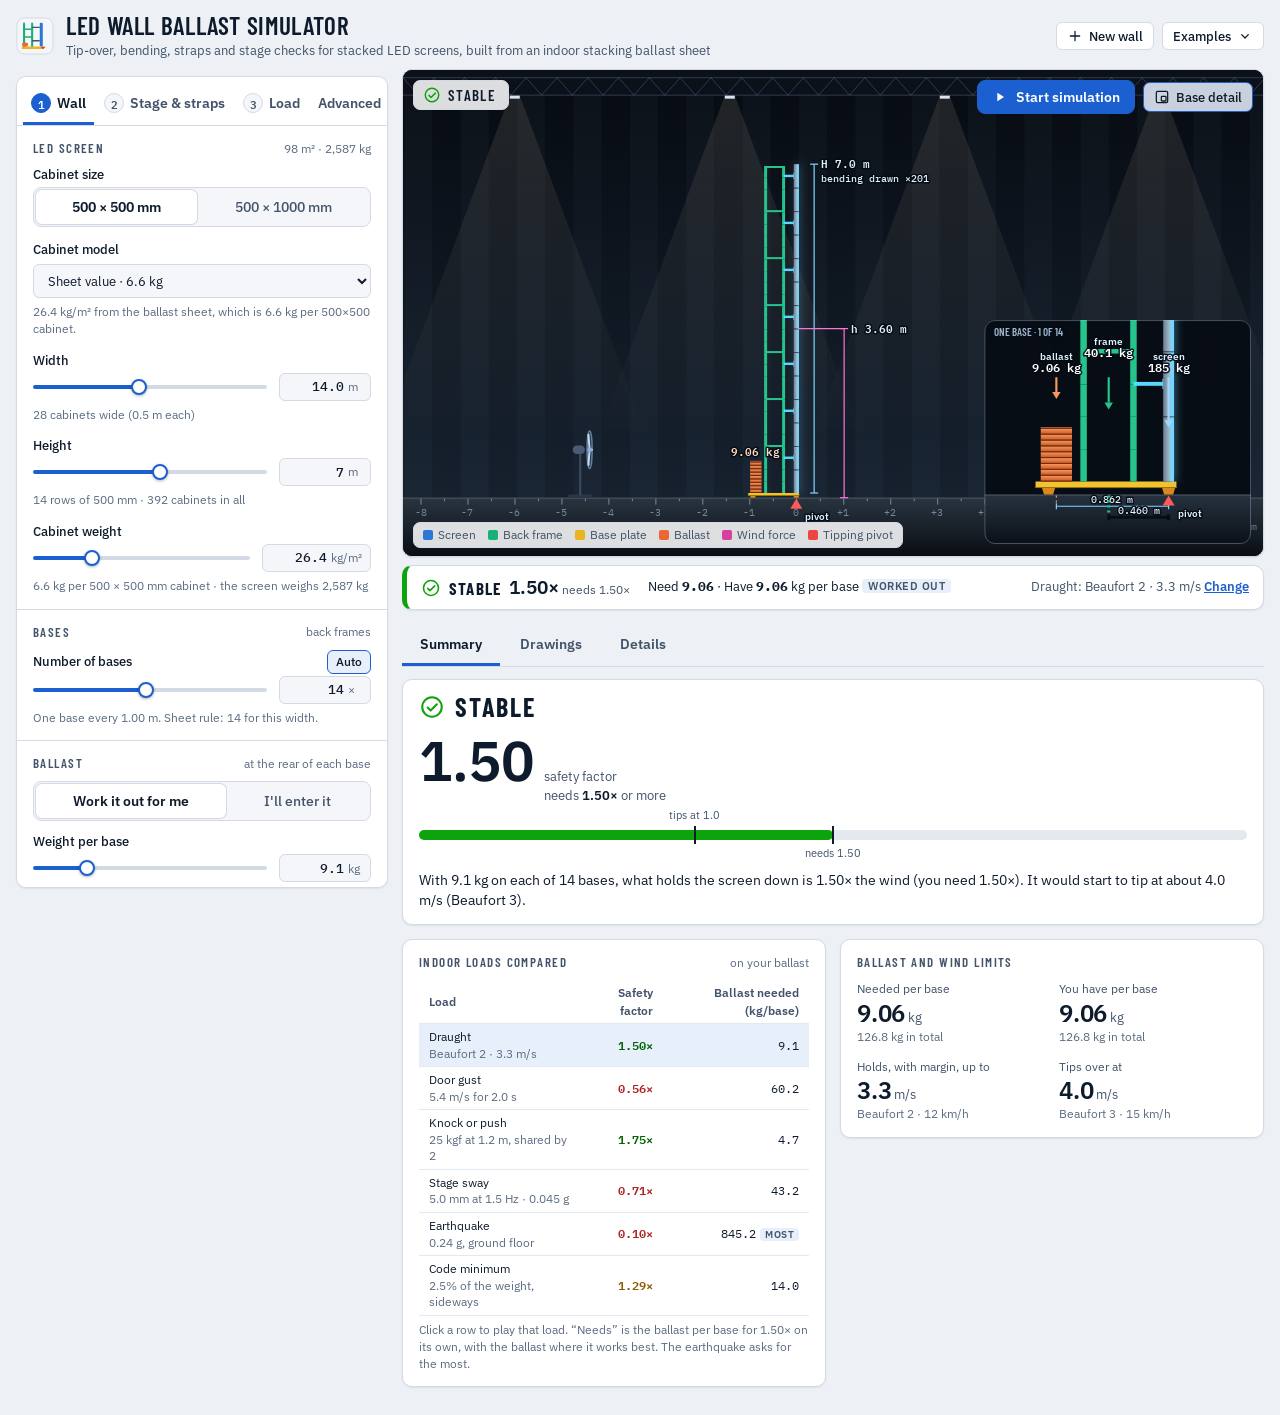
==== commit 7bdb86d0: "Set up a wall in tabs, with Start and End simulation The settings are now in tabs (Wall, Stage & str" ====
--- a/index.html
+++ b/index.html
@@ -58,35 +58,35 @@
 .brand .mark{width:38px;height:38px;flex:none}
 .brand h1{margin:0;font:600 25px/1.05 var(--font-display);letter-spacing:.025em;text-transform:uppercase}
 .brand p{margin:3px 0 0;color:var(--ink2);font-size:12.5px}
-.scn{display:flex;align-items:center;gap:6px;flex-wrap:wrap}
-.scn-l{font:600 12px var(--font-display);letter-spacing:.1em;text-transform:uppercase;color:var(--ink3);margin-right:2px}
-.chip{height:30px;padding:0 11px;border:1px solid var(--line);background:var(--panel);border-radius:6px;font-size:12.5px;font-weight:500;color:var(--ink);white-space:nowrap}
-.chip:hover{background:var(--panel2);border-color:var(--ink3)}
 
 /* ---------- grid ---------- */
 .grid{display:grid;gap:14px;grid-template-columns:minmax(0,1fr);align-items:start}
-.view,.rail,.rest,.results,.more{grid-column:1}
+.rail,.main{grid-column:1;min-width:0}
+.main{display:grid;gap:14px}
+.stickbox{display:grid;gap:8px;min-width:0}
 @media (max-width:899px){
-  .view{position:sticky;top:env(safe-area-inset-top,0px);z-index:6;box-shadow:0 8px 14px -10px rgba(0,0,0,.5)}
-}
+  .main{display:contents}                               /* on a phone the picture comes first and stays put while you change the settings below it */
+  .stickbox{order:1}
+  .rail{order:2}
+  .main>:not(.stickbox){order:3}
+  .stickbox{position:sticky;top:env(safe-area-inset-top,0px);z-index:6;background:var(--bg);padding-bottom:6px;box-shadow:0 10px 14px -12px rgba(0,0,0,.55)}
+  html{scroll-padding-top:310px}
+}
+@media (max-width:899px) and (max-height:600px){.stickbox{position:static}html{scroll-padding-top:0}}
 @media (min-width:900px){
-  .grid{grid-template-columns:316px minmax(0,1fr);grid-template-rows:auto auto auto 1fr}
-  .rail{grid-column:1;grid-row:1 / span 4;position:sticky;top:10px;max-height:calc(100vh - 20px);overflow-y:auto;overscroll-behavior:contain}
-  .view{grid-column:2;grid-row:1}.rest{grid-column:2;grid-row:2}.results{grid-column:2;grid-row:3}.more{grid-column:2;grid-row:4}
-}
-@media (min-width:1300px){
-  .grid{grid-template-columns:316px minmax(0,1fr) 366px;grid-template-rows:auto 1fr auto}
-  .rail{grid-row:1 / span 3}                                   /* the controls stay pinned right down to the checks, so nothing slides under them */
-  .view{grid-column:2;grid-row:1}.rest{grid-column:2;grid-row:2;align-self:start}
-  .results{grid-column:3;grid-row:1 / span 2}
-  .more{grid-column:2 / -1;grid-row:3}
+  .grid{grid-template-columns:372px minmax(0,1fr)}
+  .rail{grid-row:1}
+  .main{grid-column:2;grid-row:1}
+  .rail{position:sticky;top:76px;max-height:calc(100vh - 88px);overflow-y:auto;overscroll-behavior:contain}
+  .top{position:sticky;top:0;z-index:30;background:var(--bg);margin:-12px 0 0;padding:12px 0 10px}
+  html{scroll-padding-top:84px}
 }
 .more{display:grid;gap:14px;grid-template-columns:minmax(0,1fr)}
 @media (min-width:760px){.more{grid-template-columns:minmax(0,1fr) minmax(0,1fr)}}
 .more>.sec{border-top:0}
 
 /* ---------- rails & panels ---------- */
-.rail,.results,.panel{background:var(--panel);border:1px solid var(--line);border-radius:10px;box-shadow:var(--shadow);min-width:0}
+.rail,.panel{background:var(--panel);border:1px solid var(--line);border-radius:10px;box-shadow:var(--shadow);min-width:0}
 .sec{padding:14px 16px;border-top:1px solid var(--line)}
 .sec:first-child{border-top:0}
 .sec>h2,.sec>summary{margin:0 0 10px;font:600 13px var(--font-display);letter-spacing:.11em;text-transform:uppercase;color:var(--ink2);display:flex;align-items:center;gap:8px}
@@ -146,7 +146,7 @@
 /* ---------- main view ---------- */
 .view{margin:0;border:1px solid var(--line);border-radius:10px;overflow:hidden;background:#0b111a;box-shadow:var(--shadow)}
 .view-wrap{position:relative;height:clamp(300px,54vh,640px)}
-@media (max-width:899px){.view-wrap{height:clamp(220px,34vh,320px)}}
+@media (max-width:899px){.view-wrap{height:clamp(190px,27vh,270px)}}
 .view-wrap canvas{display:block;width:100%;height:100%}
 .hud{position:absolute;z-index:2;display:flex;gap:8px}
 .hud.tl{left:10px;top:10px;flex-direction:column;align-items:flex-start;max-width:calc(100% - 20px)}
@@ -167,7 +167,10 @@
 .icon-btn[aria-pressed="true"]{border-color:var(--accent);background:linear-gradient(var(--accent-wash),var(--accent-wash)),var(--hud)}
 .icon-btn.attn{border-color:var(--crit);box-shadow:0 0 0 2px var(--crit)}
 .hud .seg{background:var(--hud);backdrop-filter:blur(6px);-webkit-backdrop-filter:blur(6px)}
-@media (max-width:560px){.icon-btn span{display:none}.icon-btn{padding:0 8px}.live{gap:10px}}
+.icon-btn .long{display:none}
+@media (min-width:1180px){.icon-btn .long{display:inline}}
+.icon-btn.spd{display:none;font:600 12.5px var(--font-mono);min-width:40px;justify-content:center}
+@media (max-width:560px){.icon-btn span{display:none}.icon-btn{padding:0 8px}.live{gap:10px}.hud.tl .live div:nth-child(n+3){display:none}#segSpeed{display:none}.icon-btn.spd{display:inline-flex}}
 .legend{display:flex;gap:6px 12px;flex-wrap:wrap;padding:4px 9px;border-radius:7px;background:var(--hud);border:1px solid var(--line);backdrop-filter:blur(6px);-webkit-backdrop-filter:blur(6px);font-size:11.5px;color:var(--ink2)}
 .legend i{display:inline-block;width:10px;height:10px;border-radius:2px;margin-right:5px;vertical-align:-1px}
 .legend .ln{display:inline-block;width:14px;height:0;border-top:2px solid;margin-right:5px;vertical-align:3px}
@@ -181,7 +184,7 @@
 .fig>figcaption .sub{margin-left:auto;font:400 12px var(--font-body);letter-spacing:0;text-transform:none;color:var(--ink3);text-align:right}
 .fig canvas{display:block;width:100%}
 #rear{height:clamp(270px,32vw,360px);touch-action:pan-y;cursor:pointer}
-#plan{height:clamp(270px,32vw,360px);touch-action:none;cursor:grab}
+#plan{height:clamp(270px,32vw,360px);touch-action:pan-y;cursor:grab}
 #plan.drag{cursor:grabbing}
 .fig .foot{padding:8px 14px 11px;display:flex;flex-wrap:wrap;gap:6px 14px;align-items:center;font-size:12px;color:var(--ink2);border-top:1px solid var(--line2)}
 .fig .foot i{display:inline-block;width:10px;height:10px;border-radius:2px;margin-right:5px;vertical-align:-1px}
@@ -268,9 +271,9 @@
 #front{display:block;width:100%;height:clamp(310px,44vw,470px);touch-action:pan-y;cursor:grab}
 #front.drag{cursor:grabbing}
 .hud.tl2{left:10px;top:10px}
-.hud.tr2{right:10px;top:10px;flex-wrap:wrap;justify-content:flex-end;max-width:calc(100% - 20px)}
+.hud.tr2{right:10px;top:10px;flex-direction:column;align-items:flex-end;gap:6px;max-width:calc(100% - 20px)}
 .hud.bl2{left:10px;bottom:8px}
-@media (max-width:640px){.hud.tl2 .live{gap:10px}.hud.tr2{top:auto;bottom:8px;right:10px}.hud.bl2{display:none}}
+@media (max-width:640px){.hud.tl2 .live{gap:10px}.hud.tr2{top:auto;bottom:8px;right:10px;flex-direction:row;flex-wrap:wrap;justify-content:flex-end}.hud.bl2{display:none}}
 #bendC{touch-action:pan-y}
 @media (prefers-reduced-motion:reduce){*{transition:none!important}}
 
@@ -289,6 +292,94 @@
 table.cmp td.sf[data-s="tipping"]{color:var(--crit-ink)}
 table.cmp td .gov{display:inline-block;margin-left:4px;padding:0 5px;border-radius:4px;background:var(--accent-wash);color:var(--ink2);font:600 10px var(--font-body);letter-spacing:.04em;text-transform:uppercase}
 
+
+/* ---------- top bar, tabs, run controls, verdict strip ---------- */
+.actions{display:flex;align-items:center;gap:8px;flex-wrap:wrap}
+.menu{position:relative}
+.menu-pop{position:absolute;right:0;top:calc(100% + 6px);z-index:40;min-width:272px;max-height:70vh;overflow:auto;background:var(--panel);border:1px solid var(--line);border-radius:10px;box-shadow:0 10px 30px rgba(0,0,0,.28);padding:6px}
+.menu-pop button{display:block;width:100%;text-align:left;padding:8px 10px;border:0;background:none;border-radius:6px;font-weight:500;font-size:13.5px}
+.menu-pop button:hover,.menu-pop button:focus-visible{background:var(--accent-wash)}
+.menu-pop button small{display:block;font-weight:400;font-size:12px;color:var(--ink3)}
+.menu-h{padding:8px 10px 4px;font:600 11px var(--font-display);letter-spacing:.1em;text-transform:uppercase;color:var(--ink3)}
+.btn.pri,.btn-run{background:var(--accent);border-color:var(--accent);color:var(--accent-ink)}
+.btn.pri:hover,.btn-run:hover{background:var(--accent);filter:brightness(1.1);border-color:var(--accent)}
+.btn-run{display:inline-flex;align-items:center;justify-content:center;gap:8px;height:34px;padding:0 14px;border:1px solid var(--accent);border-radius:8px;font-weight:600;font-size:13.5px;box-shadow:var(--shadow)}
+.btn-run .ic{width:16px;height:16px;fill:currentColor;stroke:none}
+.btn .ic.chev{width:14px;height:14px}
+.runctl{display:flex;align-items:center;gap:8px;flex-wrap:wrap;justify-content:flex-end}
+.icon-btn.end{border-color:var(--crit);color:var(--crit-ink)}
+
+.tabs{display:flex;gap:2px;padding:6px 6px 0;border-bottom:1px solid var(--line);overflow-x:auto;scrollbar-width:none}
+.tabs::-webkit-scrollbar{display:none}
+.tabs [role=tab]{flex:1 1 auto;display:inline-flex;align-items:center;justify-content:center;gap:6px;min-height:42px;padding:0 8px;border:0;border-bottom:3px solid transparent;background:transparent;color:var(--ink2);font:600 13.5px var(--font-body);white-space:nowrap;border-radius:7px 7px 0 0}
+.tabs [role=tab]:hover{color:var(--ink);background:var(--panel2)}
+.tabs [role=tab][aria-selected="true"]{color:var(--ink);border-bottom-color:var(--accent)}
+.tn{display:inline-grid;place-items:center;width:20px;height:20px;border-radius:50%;background:var(--panel2);border:1px solid var(--line);font:600 11px var(--font-mono)}
+[aria-selected="true"]>.tn{background:var(--accent);border-color:var(--accent);color:var(--accent-ink)}
+.rail>.tabs{position:sticky;top:0;z-index:3;background:var(--panel);border-radius:10px 10px 0 0}
+.pane{min-width:0}
+.pane:focus{outline:none}
+.pane-next{padding:4px 16px 18px;display:flex;justify-content:flex-end;border-top:1px solid var(--line);padding-top:14px}
+.pane-next .ic{width:15px;height:15px}
+.pane-next .btn-run{flex:1}
+.rtabs{display:grid;gap:12px;min-width:0}
+.rtabs>.tabs.rt{padding:0;border-bottom:1px solid var(--line)}
+.rtabs>.tabs.rt [role=tab]{flex:0 0 auto;padding:0 18px}
+.rpane{display:grid;gap:14px;min-width:0}
+.rpane>.sec,.detailgrid>.sec{background:var(--panel);border:1px solid var(--line);border-radius:10px;box-shadow:var(--shadow)}
+.detailgrid{display:grid;gap:14px;grid-template-columns:minmax(0,1fr)}
+@media (min-width:1150px){
+  .detailgrid{grid-template-columns:repeat(2,minmax(0,1fr))}
+  #rp-summary{grid-template-columns:repeat(2,minmax(0,1fr));align-items:start}
+  #rp-summary>.verdict{grid-column:1 / -1}
+  #rp-summary>#cmpSec[hidden]+.sec{grid-column:1 / -1}
+}
+#aboutBox>summary{margin:0}
+#aboutBox .foot-note{margin:12px 0 0;max-width:none}
+
+.vstrip{display:flex;flex-wrap:wrap;align-items:center;gap:4px 18px;padding:9px 14px;background:var(--panel);border:1px solid var(--line);border-left:5px solid var(--good);border-radius:10px;box-shadow:var(--shadow);font-size:13px;min-width:0}
+.vstrip[data-s="marginal"]{border-left-color:var(--warn)}
+.vstrip[data-s="tipping"]{border-left-color:var(--crit)}
+.vs-a{display:flex;align-items:center;gap:8px}
+.vs-a .ic{width:20px;height:20px}
+.vstrip[data-s="stable"] .vs-a .ic{color:var(--good)}
+.vstrip[data-s="marginal"] .vs-a .ic{color:var(--warn)}
+.vstrip[data-s="tipping"] .vs-a .ic{color:var(--crit)}
+.vs-l{font:700 17px var(--font-display);letter-spacing:.07em;text-transform:uppercase}
+.vs-sf b{font:600 19px var(--font-body)}
+.vs-sf small{color:var(--ink2);font-size:12px}
+.vs-b b{font-family:var(--font-mono);font-variant-numeric:tabular-nums}
+.vs-c{margin-left:auto;color:var(--ink2)}
+.vs-r{flex:1 0 100%;display:flex;align-items:center;gap:8px;margin-top:3px;padding-top:7px;border-top:1px solid var(--line);font-size:13px;min-width:0}
+.vs-r .ic{width:18px;height:18px;flex:none}
+.vs-r b{font:700 15px var(--font-display);letter-spacing:.07em;text-transform:uppercase}
+.vs-r span{color:var(--ink2);min-width:0}
+.vs-r[data-s="held"] .ic,.vs-r[data-s="held"] b{color:var(--good-ink)}
+.vs-r[data-s="toppled"] .ic,.vs-r[data-s="toppled"] b{color:var(--crit-ink)}
+.tag{display:inline-block;padding:0 6px;border-radius:4px;background:var(--accent-wash);color:var(--ink2);font:600 10.5px var(--font-body);letter-spacing:.05em;text-transform:uppercase;vertical-align:1px}
+.tag[hidden]{display:none}
+.link{border:0;background:none;color:var(--accent);font:inherit;font-weight:600;text-decoration:underline;padding:0;cursor:pointer}
+@media (max-width:640px){.vs-c{display:none}.vstrip{padding:7px 10px;gap:2px 12px;font-size:12.5px}.vs-l{font-size:15px}}
+
+.toast{position:fixed;left:50%;bottom:max(18px,env(safe-area-inset-bottom,0px));transform:translateX(-50%);z-index:60;display:flex;align-items:center;gap:10px;padding:8px 8px 8px 16px;background:var(--ink);color:var(--bg);border-radius:10px;box-shadow:0 8px 26px rgba(0,0,0,.35);font-size:13px;max-width:calc(100% - 24px)}
+.toast .btn{background:transparent;color:inherit;border-color:rgba(127,127,127,.6)}
+.toast .btn:hover{background:rgba(127,127,127,.25)}
+.toast-x{border:0;background:none;color:inherit;font-size:20px;line-height:1;padding:0 8px;opacity:.7}
+.toast-x:hover{opacity:1}
+
+/* the controls are easier to hit on a phone */
+@media (max-width:640px){
+  .btn{height:40px}.btn.sm{height:36px}
+  .seg button{min-height:38px}.seg.tiny button{min-height:30px}
+  .field{height:40px}.field input{font-size:16px;width:64px}
+  .sel{height:42px;font-size:16px}
+  .tabs [role=tab]{min-height:46px;padding:0 8px;font-size:13px}.tx{display:none}
+  .brand p{display:none}
+  .actions .btn span{display:inline}
+  .hud .icon-btn{height:34px}.btn-run{height:38px}
+}
+@media (prefers-contrast:more){.tn,.tag{border:1px solid var(--ink)}}
+
 [hidden]{display:none!important}
 </style>
 </head>
@@ -303,11 +394,15 @@
     <symbol id="i-pause" viewBox="0 0 24 24"><path d="M8.5 6v12M15.5 6v12"/></symbol>
     <symbol id="i-play" viewBox="0 0 24 24"><path d="M8 5.5v13l10-6.5z"/></symbol>
     <symbol id="i-inset" viewBox="0 0 24 24"><rect x="3.5" y="3.5" width="17" height="17" rx="2"/><rect x="11" y="11" width="7" height="7" rx="1"/></symbol>
+    <symbol id="i-plus" viewBox="0 0 24 24"><path d="M12 5v14M5 12h14"/></symbol>
+    <symbol id="i-stop" viewBox="0 0 24 24"><rect x="6.5" y="6.5" width="11" height="11" rx="1.6"/></symbol>
+    <symbol id="i-chev" viewBox="0 0 24 24"><path d="M7 10l5 5 5-5"/></symbol>
+    <symbol id="i-arrow" viewBox="0 0 24 24"><path d="M5 12h14M13 6l6 6-6 6"/></symbol>
   </defs>
 </svg>
 
 <div class="app">
-  <header class="top">
+  <header class="top" id="topbar">
     <div class="brand">
       <svg class="mark" viewBox="0 0 40 40" aria-hidden="true">
         <rect x="1" y="1" width="38" height="38" rx="8" fill="var(--panel2)" stroke="var(--line)"/>
@@ -324,73 +419,39 @@
         <p>Tip-over, bending, straps and stage checks for stacked LED screens, built from an indoor stacking ballast sheet</p>
       </div>
     </div>
-    <div class="scn" role="group" aria-label="Example scenarios">
-      <span class="scn-l">Try</span>
-      <button class="chip" type="button" data-scn="sheet">Sheet example</button>
-      <button class="chip" type="button" data-scn="noballast">No ballast</button>
-      <button class="chip" type="button" data-scn="draft">Strong draught</button>
-      <button class="chip" type="button" data-scn="front">Front draught</button>
-      <button class="chip" type="button" data-scn="door">Door gust</button>
-      <button class="chip" type="button" data-scn="knock">Knock</button>
-      <button class="chip" type="button" data-scn="wobble">Stage wobble</button>
-      <button class="chip" type="button" data-scn="quake">Earthquake</button>
-      <button class="chip" type="button" data-scn="breeze">Outdoor breeze</button>
-      <button class="chip" type="button" data-scn="gale">Outdoor gale</button>
-      <button class="chip" type="button" data-scn="stage">On a stage</button>
-      <button class="chip" type="button" data-scn="straps">Top straps</button>
+    <div class="actions">
+      <button class="btn" type="button" id="btnNew" title="Start again with a fresh wall"><svg class="ic"><use href="#i-plus"/></svg><span>New wall</span></button>
+      <div class="menu" id="exWrap">
+        <button class="btn" type="button" id="btnEx" aria-haspopup="menu" aria-expanded="false" aria-controls="exMenu"><span>Examples</span><svg class="ic"><use href="#i-chev"/></svg></button>
+        <div class="menu-pop" id="exMenu" role="menu" aria-label="Example walls" hidden>
+          <div class="menu-h">Indoors</div>
+          <button type="button" role="menuitem" data-ex="sheet">Sheet wall<small>14 × 7 m, ballast as the sheet says</small></button>
+          <button type="button" role="menuitem" data-ex="noballast">No ballast<small>the same wall with nothing on the bases</small></button>
+          <button type="button" role="menuitem" data-ex="draft">Strong draught<small>sheet ballast, Beaufort 4</small></button>
+          <button type="button" role="menuitem" data-ex="front">Front draught<small>air from the audience side</small></button>
+          <button type="button" role="menuitem" data-ex="door">Door gust<small>5.4 m/s for 1.2 s on the sheet wall</small></button>
+          <button type="button" role="menuitem" data-ex="knock">Knock<small>a 60 kgf shove at 1.2 m high</small></button>
+          <button type="button" role="menuitem" data-ex="wobble">Stage wobble<small>1.2 m stage that sways</small></button>
+          <button type="button" role="menuitem" data-ex="quake">Earthquake<small>0.24 g, the sheet wall</small></button>
+          <div class="menu-h">Outdoors</div>
+          <button type="button" role="menuitem" data-ex="breeze">Outdoor breeze<small>8 m/s with gusts</small></button>
+          <button type="button" role="menuitem" data-ex="gale">Outdoor gale<small>14 m/s, 300 kg per base</small></button>
+          <button type="button" role="menuitem" data-ex="stage">On a stage<small>1.6 m stage in a breeze</small></button>
+          <button type="button" role="menuitem" data-ex="straps">Top straps<small>straps down to the floor behind the stage</small></button>
+        </div>
+      </div>
     </div>
   </header>
 
   <main class="grid" id="grid">
-    <!-- ================= side view ================= -->
-    <figure class="view" id="viewMain">
-      <div class="view-wrap" id="sideWrap">
-        <canvas id="side" role="img" aria-label="Side view: LED screen, back frame, base plate, ballast, stage, straps and wind arrows, with the tipping pivot"></canvas>
-        <div class="hud tl">
-          <div class="pill" id="pill" data-s="stable" role="status"><svg class="ic"><use href="#i-check"/></svg><span id="pillText">Stable</span></div>
-          <dl class="live" id="live">
-            <div><dt id="liveWindK">Wind now</dt><dd id="liveWind">3.3 m/s</dd></div>
-            <div><dt id="liveForceK">Force</dt><dd id="liveForce">68 kgf</dd></div>
-            <div><dt>Tilt</dt><dd id="liveTilt">0.00°</dd></div>
-            <div><dt>Top moves</dt><dd id="liveTop">0 mm</dd></div>
-          </dl>
-        </div>
-        <div class="hud tr">
-          <button class="icon-btn" type="button" id="btnReplay" title="Stand the screen up and run the wind again"><svg class="ic"><use href="#i-replay"/></svg><span>Replay</span></button>
-          <button class="icon-btn" type="button" id="btnPause" aria-pressed="false" title="Pause the simulation"><svg class="ic"><use href="#i-pause"/></svg></button>
-          <div class="seg tiny" id="segSpeed" role="radiogroup" aria-label="Simulation speed">
-            <button type="button" role="radio" aria-checked="true" data-v="1">1×</button>
-            <button type="button" role="radio" aria-checked="false" data-v="2">2×</button>
-            <button type="button" role="radio" aria-checked="false" data-v="4">4×</button>
-          </div>
-          <button class="icon-btn" type="button" id="btnInset" aria-pressed="true" title="Show or hide the zoomed base detail"><svg class="ic"><use href="#i-inset"/></svg><span>Base detail</span></button>
-        </div>
-        <div class="hud bl">
-          <div class="legend" aria-hidden="true">
-            <span><i style="background:var(--c-screen)"></i>Screen</span>
-            <span><i style="background:var(--c-frame)"></i>Back frame</span>
-            <span><i style="background:#e9b422"></i>Base plate</span>
-            <span><i style="background:var(--c-ballast)"></i>Ballast</span>
-            <span><i style="background:#d6409f"></i><em id="legForce" style="font-style:normal">Wind force</em></span>
-            <span><i style="background:#ef4444"></i>Tipping pivot</span>
-            <span id="legStrap"><i style="background:#ffb020"></i>Strap</span>
-            <span id="legStage"><i style="background:#8a97a8"></i>Stage</span>
-          </div>
-        </div>
+    <aside class="rail" id="rail" aria-label="Wall and load settings">
+      <div class="tabs" role="tablist" aria-label="Settings" id="setTabs">
+        <button type="button" role="tab" id="tab-wall" data-tab="wall" aria-controls="pane-wall" aria-selected="true"><span class="tn">1</span><span class="tl">Wall</span></button>
+        <button type="button" role="tab" id="tab-stage" data-tab="stage" aria-controls="pane-stage" aria-selected="false" tabindex="-1"><span class="tn">2</span><span class="tl">Stage<span class="tx"> &amp; straps</span></span></button>
+        <button type="button" role="tab" id="tab-load" data-tab="load" aria-controls="pane-load" aria-selected="false" tabindex="-1"><span class="tn">3</span><span class="tl">Load</span></button>
+        <button type="button" role="tab" id="tab-adv" data-tab="adv" aria-controls="pane-adv" aria-selected="false" tabindex="-1"><span class="tl">Advanced</span></button>
       </div>
-    </figure>
-
-    <!-- ================= controls ================= -->
-    <aside class="rail" id="rail" aria-label="Controls">
-      <section class="sec">
-        <h2>Environment</h2>
-        <div class="seg big" id="segMode" role="radiogroup" aria-label="Environment">
-          <button type="button" role="radio" aria-checked="true" data-v="indoor">Indoor</button>
-          <button type="button" role="radio" aria-checked="false" data-v="outdoor">Outdoor</button>
-        </div>
-        <p class="hint" id="modeHint"></p>
-      </section>
-
+      <div class="pane" id="pane-wall" role="tabpanel" aria-labelledby="tab-wall" tabindex="-1">
       <section class="sec">
         <h2>LED screen <span class="sub" id="screenSub"></span></h2>
         <div class="ctl">
@@ -421,7 +482,6 @@
           <p class="hint" id="K-h"></p>
         </div>
       </section>
-
       <section class="sec">
         <h2>Bases <span class="sub">back frames</span></h2>
         <div class="ctl">
@@ -430,17 +490,17 @@
           <p class="hint" id="N-h"></p>
         </div>
       </section>
-
       <section class="sec">
         <h2>Ballast <span class="sub">at the rear of each base</span></h2>
         <div class="seg big" id="segBal" role="radiogroup" aria-label="Ballast mode">
-          <button type="button" role="radio" aria-checked="true" data-v="auto">Auto (sheet result)</button>
-          <button type="button" role="radio" aria-checked="false" data-v="manual">Manual</button>
+          <button type="button" role="radio" aria-checked="true" data-v="auto">Work it out for me</button>
+          <button type="button" role="radio" aria-checked="false" data-v="manual">I'll enter it</button>
         </div>
         <div class="ctl" style="margin-top:12px">
           <label for="B-n">Weight per base</label>
           <div class="ctl-line"><input type="range" id="B-r" min="0" max="1000" step="1" aria-label="Ballast per base slider"><span class="field"><input type="number" id="B-n" min="0" max="5000" step="0.5" inputmode="decimal"><span class="u">kg</span></span></div>
           <p class="hint" id="B-h"></p>
+          <button type="button" class="btn sm" id="btnUseNeed" hidden>Use what is needed</button>
         </div>
         <div class="ctl">
           <div class="lab">Position on the base <small id="posNote"></small></div>
@@ -457,10 +517,12 @@
             <span class="field"><input type="number" id="selVal" min="0" max="5000" step="0.5" inputmode="decimal" aria-label="Ballast on the selected base"><span class="u">kg</span></span>
             <button type="button" class="btn" id="selPlus" aria-label="Add ballast to this base">+</button>
           </div>
-          <div class="row" style="margin-top:8px"><button type="button" class="btn sm" id="selAll">Copy to all bases</button><span class="hint" style="margin:0">Click a base in the rear view to edit it.</span></div>
+          <div class="row" style="margin-top:8px"><button type="button" class="btn sm" id="selAll">Copy to all bases</button><span class="hint" style="margin:0">To edit one base, open Drawings, then Rear view.</span></div>
         </div>
       </section>
-
+        <div class="pane-next"><button type="button" class="btn pri" data-goto="stage">Next: Stage and straps <svg class="ic"><use href="#i-arrow"/></svg></button></div>
+      </div>
+      <div class="pane" id="pane-stage" role="tabpanel" aria-labelledby="tab-stage" tabindex="-1" hidden>
       <section class="sec">
         <h2>Stage <span class="sub" id="stageSub"></span></h2>
         <div class="seg big" id="segStage" role="radiogroup" aria-label="Stage">
@@ -502,7 +564,6 @@
           </div>
         </div>
       </section>
-
       <section class="sec">
         <h2>Back straps <span class="sub" id="restSub"></span></h2>
         <div class="seg" id="segRest" role="radiogroup" aria-label="Back restraint type">
@@ -553,7 +614,17 @@
           </div>
         </div>
       </section>
-
+        <div class="pane-next"><button type="button" class="btn pri" data-goto="load">Next: Load <svg class="ic"><use href="#i-arrow"/></svg></button></div>
+      </div>
+      <div class="pane" id="pane-load" role="tabpanel" aria-labelledby="tab-load" tabindex="-1" hidden>
+      <section class="sec">
+        <h2>Environment</h2>
+        <div class="seg big" id="segMode" role="radiogroup" aria-label="Environment">
+          <button type="button" role="radio" aria-checked="true" data-v="indoor">Indoor</button>
+          <button type="button" role="radio" aria-checked="false" data-v="outdoor">Outdoor</button>
+        </div>
+        <p class="hint" id="modeHint"></p>
+      </section>
       <section class="sec" id="secLoad">
         <h2 id="loadH">Wind</h2>
         <div id="indoorPick" hidden>
@@ -563,7 +634,7 @@
             <button type="button" role="radio" aria-checked="false" data-v="knock" title="Someone leans on it, bumps it or pushes a trolley into it">Knock</button>
             <button type="button" role="radio" aria-checked="false" data-v="sway" title="The deck wobbles under dancers or a crowd">Stage sway</button>
             <button type="button" role="radio" aria-checked="false" data-v="quake" title="The ground shakes">Earthquake</button>
-            <button type="button" role="radio" aria-checked="false" data-v="notional" title="The sideways load building rules ask for when nothing else is known">Code min.</button>
+            <button type="button" role="radio" aria-checked="false" data-v="notional" title="The sideways load building rules ask for when nothing else is known">Building code</button>
           </div>
           <p class="hint" id="caseHint"></p>
         </div>
@@ -714,17 +785,24 @@
           <p class="hint" id="DIR-h"></p>
         </div>
       </section>
-
       <section class="sec">
-        <h2>Safety</h2>
+        <h2>Safety margin</h2>
         <div class="ctl">
-          <label for="SF-n">Required safety factor <small>sheet: 1.2 to 1.5</small></label>
+          <label for="SF-n">Safety margin <small>times stronger than the load</small></label>
           <div class="ctl-line"><input type="range" id="SF-r" min="1" max="2.5" step="0.05" aria-label="Safety factor slider"><span class="field"><input type="number" id="SF-n" min="1" max="3" step="0.05" inputmode="decimal"><span class="u">×</span></span></div>
         </div>
+        <div class="dirbtns" style="margin-top:8px">
+          <button type="button" class="btn sm" data-sf="1.2">1.2×</button>
+          <button type="button" class="btn sm" data-sf="1.5">1.5× usual</button>
+          <button type="button" class="btn sm" data-sf="2">2×</button>
+        </div>
+        <p class="hint">The sheet asks for 1.2 to 1.5. Higher is safer and needs more ballast.</p>
       </section>
-
-      <details class="sec" id="adv">
-        <summary>Advanced</summary>
+        <div class="pane-next"><button type="button" class="btn-run" id="btnStart3"><svg class="ic"><use href="#i-play"/></svg><span>Start simulation</span></button></div>
+      </div>
+      <div class="pane" id="pane-adv" role="tabpanel" aria-labelledby="tab-adv" tabindex="-1" hidden>
+      <section class="sec">
+        <h2>Advanced</h2>
         <div class="ctl">
           <label for="EI-n">Frame stiffness EI <small>per base, MN·m²</small></label>
           <div class="ctl-line"><input type="range" id="EI-r" min="0" max="1000" step="1" aria-label="Frame stiffness slider"><span class="field"><input type="number" id="EI-n" min="0.05" max="200" step="0.1" inputmode="decimal"><span class="u">MN·m²</span></span></div>
@@ -760,12 +838,95 @@
           </div>
           <p class="hint">The sheet counts 4 kg per 1 m row. Here it is per metre of height, so 500 mm cabinets do not double the frame.</p>
         </div>
-        <button type="button" class="btn" id="btnReset">Reset to the sheet example</button>
-      </details>
+        <button type="button" class="btn" id="btnReset">Reset advanced values</button>
+      </section>
+      </div>
     </aside>
 
-    <!-- ================= front view + rear view + plan ================= -->
-    <div class="rest" id="rest">
+    <div class="main" id="main">
+      <div class="stickbox">
+        <figure class="view" id="viewMain">
+          <div class="view-wrap" id="sideWrap">
+            <canvas id="side" role="img" aria-label="Side view: LED screen, back frame, base plate, ballast, stage, straps and wind arrows, with the tipping pivot"></canvas>
+            <div class="hud tl">
+              <div class="pill" id="pill" data-s="stable" role="status"><svg class="ic"><use href="#i-check"/></svg><span id="pillText">Stable</span></div>
+              <dl class="live" id="live">
+                <div><dt id="liveWindK">Wind now</dt><dd id="liveWind">3.3 m/s</dd></div>
+                <div><dt id="liveForceK">Force</dt><dd id="liveForce">68 kgf</dd></div>
+                <div><dt>Tilt</dt><dd id="liveTilt">0.00°</dd></div>
+                <div><dt>Top moves</dt><dd id="liveTop">0 mm</dd></div>
+              </dl>
+            </div>
+            <div class="hud tr">
+              <button class="btn-run" type="button" id="btnStart"><svg class="ic"><use href="#i-play"/></svg><span>Start simulation</span></button>
+              <div class="runctl" id="runCtl" hidden>
+                <button class="icon-btn" type="button" id="btnPause" aria-pressed="false" title="Pause the simulation"><svg class="ic"><use href="#i-pause"/></svg></button>
+                <button class="icon-btn" type="button" id="btnReplay" title="Run it again from the start"><svg class="ic"><use href="#i-replay"/></svg><span>Restart</span></button>
+                <div class="seg tiny" id="segSpeed" role="radiogroup" aria-label="Simulation speed">
+                  <button type="button" role="radio" aria-checked="true" data-v="1">1×</button>
+                  <button type="button" role="radio" aria-checked="false" data-v="2">2×</button>
+                  <button type="button" role="radio" aria-checked="false" data-v="4">4×</button>
+                </div>
+                <button class="icon-btn spd" type="button" id="btnSpeed" title="Change the speed" aria-label="Simulation speed">1×</button>
+                <button class="icon-btn end" type="button" id="btnEnd" title="End the simulation and stand the wall up"><svg class="ic"><use href="#i-stop"/></svg><span>End<span class="long"> simulation</span></span></button>
+              </div>
+              <button class="icon-btn" type="button" id="btnInset" aria-pressed="true" title="Show or hide the zoomed base detail"><svg class="ic"><use href="#i-inset"/></svg><span>Base detail</span></button>
+            </div>
+            <div class="hud bl">
+              <div class="legend" aria-hidden="true">
+                <span><i style="background:var(--c-screen)"></i>Screen</span>
+                <span><i style="background:var(--c-frame)"></i>Back frame</span>
+                <span><i style="background:#e9b422"></i>Base plate</span>
+                <span><i style="background:var(--c-ballast)"></i>Ballast</span>
+                <span><i style="background:#d6409f"></i><em id="legForce" style="font-style:normal">Wind force</em></span>
+                <span><i style="background:#ef4444"></i>Tipping pivot</span>
+                <span id="legStrap"><i style="background:#ffb020"></i>Strap</span>
+                <span id="legStage"><i style="background:#8a97a8"></i>Stage</span>
+              </div>
+            </div>
+          </div>
+        </figure>
+        <div class="vstrip" id="vstrip" data-s="stable" role="status">
+          <div class="vs-a"><svg class="ic" id="vsIcon"><use href="#i-check"/></svg><b class="vs-l" id="vsLabel">Stable</b><span class="vs-sf"><b id="vsSF">1.50×</b><small> needs <span id="vsReq">1.50×</span></small></span></div>
+          <div class="vs-b">Need <b id="vsNeed">9.1</b> · Have <b id="vsHave">9.1</b> kg per base <span class="tag" id="vsAuto">auto</span></div>
+          <div class="vs-c"><span id="vsLoad">Load</span> <button type="button" class="link" id="vsChange">Change</button></div>
+          <div class="vs-r" id="vsRes" data-s="" hidden><svg class="ic" id="vsResIcon"><use href="#i-check"/></svg><b id="vsResK">Held</b><span id="vsResT"></span></div>
+        </div>
+      </div>
+      <div class="rtabs">
+        <div class="tabs rt" role="tablist" aria-label="Results" id="resTabs">
+          <button type="button" role="tab" id="rt-summary" data-tab="summary" aria-controls="rp-summary" aria-selected="true"><span class="tl">Summary</span></button>
+          <button type="button" role="tab" id="rt-draw" data-tab="draw" aria-controls="rp-draw" aria-selected="false" tabindex="-1"><span class="tl">Drawings</span></button>
+          <button type="button" role="tab" id="rt-detail" data-tab="detail" aria-controls="rp-detail" aria-selected="false" tabindex="-1"><span class="tl">Details</span></button>
+        </div>
+        <div class="rpane" id="rp-summary" role="tabpanel" aria-labelledby="rt-summary" tabindex="-1">
+      <section class="sec verdict" id="verdict" data-s="stable">
+        <div class="vh"><svg class="ic" id="vIcon"><use href="#i-check"/></svg><span class="vl" id="vLabel">Stable</span></div>
+        <div class="hero"><span class="n" id="vSF">1.50</span><span class="of">safety factor<br>needs <b id="vReq">1.50</b> or more</span></div>
+        <div class="meter" id="meter" role="meter" aria-label="Safety factor" aria-valuemin="0" aria-valuemax="3" aria-valuenow="1.5">
+          <div class="meter-fill" id="meterFill"></div>
+          <div class="tk up" id="tkTip" style="left:33.3%"><span>tips at 1.0</span></div>
+          <div class="tk dn" id="tkReq" style="left:50%"><span>needs 1.50</span></div>
+        </div>
+        <p class="vtext" id="vText" aria-live="polite"></p>
+      </section>
+      <section class="sec" id="cmpSec" hidden>
+        <h2>Indoor loads compared <span class="sub">on your ballast</span></h2>
+        <div class="tablewrap" style="max-height:none;border-top:0"><table class="data cmp" id="cmpTable"><thead><tr><th>Load</th><th>Safety factor</th><th>Ballast needed (kg/base)</th></tr></thead><tbody id="cmpRows"></tbody></table></div>
+        <p class="hint" id="cmpHint"></p>
+      </section>
+      <section class="sec">
+        <h2 id="limH">Ballast and wind limits</h2>
+        <div class="tiles">
+          <div class="tile"><div class="k">Needed per base</div><div class="v" id="tNeedPer">9.06<small>kg</small></div><div class="s" id="tNeedTot"></div></div>
+          <div class="tile"><div class="k">You have per base</div><div class="v" id="tYourPer">9.06<small>kg</small></div><div class="s" id="tYourTot"></div></div>
+          <div class="tile"><div class="k" id="tAllowK">Holds, with margin, up to</div><div class="v" id="tAllow">3.3<small>m/s</small></div><div class="s" id="tAllowS"></div></div>
+          <div class="tile"><div class="k" id="tTipK">Tips over at</div><div class="v" id="tTip">4.0<small>m/s</small></div><div class="s" id="tTipS"></div></div>
+        </div>
+      </section>
+        </div>
+        <div class="rpane" id="rp-draw" role="tabpanel" aria-labelledby="rt-draw" tabindex="-1" hidden>
+          <div class="rest" id="rest">
       <figure class="fig wide">
         <figcaption>Front view <span class="sub" id="frontSub">how the LED face moves in the wind</span></figcaption>
         <div class="frontwrap">
@@ -802,37 +963,10 @@
         <canvas id="plan" role="img" aria-label="Plan view of the wall, its stage and straps, with a wind direction dial"></canvas>
         <div class="foot"><span id="planInfo"></span></div>
       </figure>
-    </div>
-
-    <!-- ================= results ================= -->
-    <aside class="results" id="results" aria-label="Results">
-      <section class="sec verdict" id="verdict" data-s="stable">
-        <div class="vh"><svg class="ic" id="vIcon"><use href="#i-check"/></svg><span class="vl" id="vLabel">Stable</span></div>
-        <div class="hero"><span class="n" id="vSF">1.50</span><span class="of">safety factor<br>needs <b id="vReq">1.50</b> or more</span></div>
-        <div class="meter" id="meter" role="meter" aria-label="Safety factor" aria-valuemin="0" aria-valuemax="3" aria-valuenow="1.5">
-          <div class="meter-fill" id="meterFill"></div>
-          <div class="tk up" id="tkTip" style="left:33.3%"><span>tips at 1.0</span></div>
-          <div class="tk dn" id="tkReq" style="left:50%"><span>needs 1.50</span></div>
-        </div>
-        <p class="vtext" id="vText" aria-live="polite"></p>
-      </section>
-
-      <section class="sec" id="cmpSec" hidden>
-        <h2>Indoor loads compared <span class="sub">on your ballast</span></h2>
-        <div class="tablewrap" style="max-height:none;border-top:0"><table class="data cmp" id="cmpTable"><thead><tr><th>Load</th><th>Safety factor</th><th>Needs kg/base</th></tr></thead><tbody id="cmpRows"></tbody></table></div>
-        <p class="hint" id="cmpHint"></p>
-      </section>
-
-      <section class="sec">
-        <h2 id="limH">Ballast and wind limits</h2>
-        <div class="tiles">
-          <div class="tile"><div class="k">Needed per base</div><div class="v" id="tNeedPer">9.06<small>kg</small></div><div class="s" id="tNeedTot"></div></div>
-          <div class="tile"><div class="k">You have per base</div><div class="v" id="tYourPer">9.06<small>kg</small></div><div class="s" id="tYourTot"></div></div>
-          <div class="tile"><div class="k" id="tAllowK">Holds, with margin, up to</div><div class="v" id="tAllow">3.3<small>m/s</small></div><div class="s" id="tAllowS"></div></div>
-          <div class="tile"><div class="k" id="tTipK">Tips over at</div><div class="v" id="tTip">4.0<small>m/s</small></div><div class="s" id="tTipS"></div></div>
-        </div>
-      </section>
-
+          </div>
+        </div>
+        <div class="rpane" id="rp-detail" role="tabpanel" aria-labelledby="rt-detail" tabindex="-1" hidden>
+          <div class="detailgrid">
       <section class="sec" id="bendSec">
         <h2>How it bends <span class="sub">illustrative stiffness</span></h2>
         <div class="tiles">
@@ -849,7 +983,6 @@
         </div>
         <p class="hint" id="bendNote"></p>
       </section>
-
       <section class="sec">
         <h2>Moment balance <span class="sub">about the tipping toe, kg·m</span></h2>
         <div class="mom-row"><span class="k" id="momK">Wind × safety factor</span><span></span><span class="v" id="mWind">0</span></div>
@@ -865,7 +998,6 @@
         </div>
         <p class="eq" id="eq"></p>
       </section>
-
       <section class="sec">
         <h2>Stability map <span class="sub" id="mapSub">ballast per base against wind</span></h2>
         <div class="mapwrap" id="mapWrap">
@@ -881,42 +1013,45 @@
           <div class="tablewrap"><table class="data"><thead><tr><th id="mapTh1">Wind (m/s)</th><th id="mapTh2">Beaufort</th><th>Needed (kg/base)</th><th>Tips below (kg/base)</th></tr></thead><tbody id="mapRows"></tbody></table></div>
         </details>
       </section>
-    </aside>
-
-    <!-- ================= checks + sheet ================= -->
-    <div class="more" id="more">
+          </div>
+          <div class="more" id="more">
       <section class="panel sec">
         <h2>Checks</h2>
         <ul class="checks" id="checks"></ul>
       </section>
-
       <details class="panel sec" id="sheetBox">
         <summary>The sheet, cell by cell</summary>
         <table class="sheet" id="sheetTable"></table>
         <p class="hint">Same formulas as Sheet1, filled in with the current inputs. Outdoors, on a stage, with straps or for angled wind, the numbers use the peak wind pressure and the governing check.</p>
       </details>
+          </div>
+      <details class="panel sec" id="aboutBox">
+        <summary>How it works, assumptions and sources</summary>
+          <p class="foot-note">
+            <b>How it works.</b> The wind pushes on the whole screen at half its height plus 0.1 m. The screen, the back frame and the ballast try to hold it down about the toe of the base.
+            Following the sheet: <code>wind force × arm × safety factor = screen + frame + ballast moments</code>.
+            With wind from the rear the toe is under the screen (screen arm 0, frame arm 0.46 m, ballast arm 0.862 m). With wind from the front the toe is at the rear of the base (screen arm 0.922 m, frame and ballast 0.46 m).
+            Wind pressure is ½·1.25·v² (the sheet's table). The sheet's wind scale is the Beaufort scale, and picking a Beaufort force here uses the top of its speed range (force 6 is 13.8 m/s). Angled wind counts by cos θ. Outdoors, gusts raise the design wind to the peak speed, and the animation replays them.
+            <b>Indoors, wind is not the real load.</b> Air in a hall hardly moves, so the sheet's wind scale really stands in for sideways loads nobody has measured: a draught, a bump, a wobbling floor. Here you can pick them one by one.
+            A <i>door gust</i> is air at your speed for a few seconds. A <i>knock</i> is a push at one height shared by a few bases (the ergonomic limit for a whole-body push is about 23 kgf, and a braced person can reach about 70 kgf; CCOHS).
+            <i>Stage sway</i> moves the deck back and forth by a few millimetres, so every mass feels the acceleration (2π·f)²·amplitude. An <i>earthquake</i> shakes the ground; the Greek seismic zones design for 0.16, 0.24 and 0.36 g (Greek National Annex to Eurocode 8), and a rigid object on an upper floor feels up to 2.5 times the ground (EN 1998-1, 4.3.5).
+            The <i>code minimum</i> is the sideways load that temporary-works rules such as BS 5975 ask for when nothing else is known: 2.5% of the vertical load, a stand-in for out-of-plumb and rough handling.
+            For shaking the force on each mass is its weight times the acceleration, so the ballast itself is shaken too, and the wall can tip either way: the screen side is the weak one, because the screen's weight sits at the front toe. With "Auto" the ballast goes where it helps most: at the rear end for a forward tip, in the middle when the load can come from both sides.
+            The safety factor is the ratio of the tipping acceleration (or push, or gust) to yours, as in the sheet. It treats the load as steady, so it is cautious for short loads: the animation also lets the wall rock, and a brief gust or push that lifts the wall can leave it standing. A sudden load on a strapped wall can double the strap's pull, which the static number does not show.
+            <b>Straps and stage.</b> A strap, cable or truss is a spring from the screen to an anchor. The wall is also a cantilever that bends, so the strap only pulls as hard as the wall moves it, plus the lift of the base. The program finds the largest wind the wall can take before a strap reaches its rated load or the wall passes its tipping point.
+            On a stage it checks two ways of failing and shows the worse: the wall tipping on the deck, and the stage and wall tipping together about the stage edge.
+            <b>Assumptions.</b> Straps are hand-tight with no slack: a loose strap lets the wall start to fall before it pulls and then takes a shock load, so keep them tight. Bending stiffness is illustrative (about two 50×50×3 aluminium posts 0.38 m apart per base), set it to your frame in Advanced. Ratchet straps stretch up to 7% at rated load (EN 12195-2), steel cable 0.4%, a truss 0.03%.
+            Steeldeck stage decks are rated about 7.5 kN/m². Frame strength, cabinet locks, anchors and ground are not checked. Sliding is an extra check; the sheet assumes enough friction.
+            Beaufort 1 in the sheet's table lists 0.14 N/m² for 1.5 m/s, which should be 1.4, so 1.4 is used here.
+            Cabinet weights come from Unilumin datasheets (Uslim4 13 kg, Uslim2 7.8 kg, USlim-O3 14.8 kg, USlim-O4 32 to 34 kg) and a distributor listing (UGC 5.6 kg).
+            <b>This is a rough reference.</b> As the sheet itself says, it cannot replace a structural simulation or a practical test. Use it to see how a wall reacts and to size a first guess, and have a qualified rigger or engineer approve any real installation.
+          </p>
+      </details>
+        </div>
+      </div>
     </div>
   </main>
-
-  <p class="foot-note">
-    <b>How it works.</b> The wind pushes on the whole screen at half its height plus 0.1 m. The screen, the back frame and the ballast try to hold it down about the toe of the base.
-    Following the sheet: <code>wind force × arm × safety factor = screen + frame + ballast moments</code>.
-    With wind from the rear the toe is under the screen (screen arm 0, frame arm 0.46 m, ballast arm 0.862 m). With wind from the front the toe is at the rear of the base (screen arm 0.922 m, frame and ballast 0.46 m).
-    Wind pressure is ½·1.25·v² (the sheet's table). The sheet's wind scale is the Beaufort scale, and picking a Beaufort force here uses the top of its speed range (force 6 is 13.8 m/s). Angled wind counts by cos θ. Outdoors, gusts raise the design wind to the peak speed, and the animation replays them.
-    <b>Indoors, wind is not the real load.</b> Air in a hall hardly moves, so the sheet's wind scale really stands in for sideways loads nobody has measured: a draught, a bump, a wobbling floor. Here you can pick them one by one.
-    A <i>door gust</i> is air at your speed for a few seconds. A <i>knock</i> is a push at one height shared by a few bases (the ergonomic limit for a whole-body push is about 23 kgf, and a braced person can reach about 70 kgf; CCOHS).
-    <i>Stage sway</i> moves the deck back and forth by a few millimetres, so every mass feels the acceleration (2π·f)²·amplitude. An <i>earthquake</i> shakes the ground; the Greek seismic zones design for 0.16, 0.24 and 0.36 g (Greek National Annex to Eurocode 8), and a rigid object on an upper floor feels up to 2.5 times the ground (EN 1998-1, 4.3.5).
-    The <i>code minimum</i> is the sideways load that temporary-works rules such as BS 5975 ask for when nothing else is known: 2.5% of the vertical load, a stand-in for out-of-plumb and rough handling.
-    For shaking the force on each mass is its weight times the acceleration, so the ballast itself is shaken too, and the wall can tip either way: the screen side is the weak one, because the screen's weight sits at the front toe. With "Auto" the ballast goes where it helps most: at the rear end for a forward tip, in the middle when the load can come from both sides.
-    The safety factor is the ratio of the tipping acceleration (or push, or gust) to yours, as in the sheet. It treats the load as steady, so it is cautious for short loads: the animation also lets the wall rock, and a brief gust or push that lifts the wall can leave it standing. A sudden load on a strapped wall can double the strap's pull, which the static number does not show.
-    <b>Straps and stage.</b> A strap, cable or truss is a spring from the screen to an anchor. The wall is also a cantilever that bends, so the strap only pulls as hard as the wall moves it, plus the lift of the base. The program finds the largest wind the wall can take before a strap reaches its rated load or the wall passes its tipping point.
-    On a stage it checks two ways of failing and shows the worse: the wall tipping on the deck, and the stage and wall tipping together about the stage edge.
-    <b>Assumptions.</b> Straps are hand-tight with no slack: a loose strap lets the wall start to fall before it pulls and then takes a shock load, so keep them tight. Bending stiffness is illustrative (about two 50×50×3 aluminium posts 0.38 m apart per base), set it to your frame in Advanced. Ratchet straps stretch up to 7% at rated load (EN 12195-2), steel cable 0.4%, a truss 0.03%.
-    Steeldeck stage decks are rated about 7.5 kN/m². Frame strength, cabinet locks, anchors and ground are not checked. Sliding is an extra check; the sheet assumes enough friction.
-    Beaufort 1 in the sheet's table lists 0.14 N/m² for 1.5 m/s, which should be 1.4, so 1.4 is used here.
-    Cabinet weights come from Unilumin datasheets (Uslim4 13 kg, Uslim2 7.8 kg, USlim-O3 14.8 kg, USlim-O4 32 to 34 kg) and a distributor listing (UGC 5.6 kg).
-    <b>This is a rough reference.</b> As the sheet itself says, it cannot replace a structural simulation or a practical test. Use it to see how a wall reacts and to size a first guess, and have a qualified rigger or engineer approve any real installation.
-  </p>
+  <div class="toast" id="toast" role="status" aria-live="polite" hidden><span id="toastMsg"></span><button type="button" class="btn sm" id="toastUndo" hidden>Undo</button><button type="button" class="toast-x" id="toastX" aria-label="Dismiss">×</button></div>
 </div>
 
 <script>
@@ -1517,25 +1652,35 @@
       if (!this.side) this.side = this.dirSign;
     }
     reset() {
-      this.t = 0; this.phi = 0; this.omega = 0; this.toppled = false; this.maxPhi = 0; this.impactAt = -1; this.lastU = 0; this.lam = 0; this.lamB = 0; this.Ph = 0; this.broken = false;
+      this.t = 0; this.phi = 0; this.omega = 0; this.toppled = false; this.toppledAt = -1; this.maxPhi = 0; this.impactAt = -1; this.lastU = 0; this.lam = 0; this.lamB = 0; this.Ph = 0; this.broken = false;
       this.side = this.dirSign || 1;                       // +1 tilting forward about the front toe, -1 backward about the rear toe
       this.pushDir = this.dirSign || 1;
       this.ground = 0;                                     // how far the floor is displaced, -1..1 of its peak
     }
     ramp(t) { const x = clamp(t / 1.5, 0, 1); return x * x * (3 - 2 * x); }
     windU(t) { const m = 1 + this.gust * gustN(t * 0.9 + 3); return this.ramp(t) * m / (1 + this.gust); }
+    /* A door gust, a knock or an earthquake happens once, one second after the start; the wind, the draught, the code load and the sway go on
+       until the simulation is ended. doneAt is when the event is over (null for loads that go on). */
+    get doneAt() {
+      switch (this.caseId) {
+        case 'door': return 1 + this.door.dur;
+        case 'knock': return 1 + this.knock.dur;
+        case 'quake': return 1 + this.quake.dur;
+        default: return null;
+      }
+    }
     /* the load at time t: u (speed or load fraction), lam (load factor, signed when it can push either way), gs (weight factor), g (floor displacement) */
     loadAt(t) {
       switch (this.caseId) {
-        case 'door': { const u = pulseAt(t, 1, this.door.dur, 0.5, 0.7, 6); return { u, lam: u * u, gs: 1, g: 0 }; }
+        case 'door': { const u = pulseAt(t, 1, this.door.dur, 0.5, 0.7, Infinity); return { u, lam: u * u, gs: 1, g: 0 }; }
         case 'knock': {
-          const d = this.knock.dur, u = pulseAt(t, 1, d, 0.05, 0.1, 5), n = t < 1 ? 0 : Math.floor((t - 1) / (d + 5));
-          const sgn = this.knock.from === 'rear' ? 1 : this.knock.from === 'front' ? -1 : (n % 2 === 0 ? 1 : -1);
+          const u = pulseAt(t, 1, this.knock.dur, 0.05, 0.1, Infinity);
+          const sgn = this.knock.from === 'rear' ? 1 : this.knock.from === 'front' ? -1 : this.pushSign;      // "worst side": the weaker way
           return { u, lam: this.shake ? sgn * u : u, gs: 1, g: 0 };
         }
         case 'sway': { const r = smoothstep(t / 2), s = Math.sin(2 * Math.PI * this.sway.f * t) * r; return { u: s, lam: s, gs: 1 - this.sway.bounce * Math.abs(s), g: s }; }
         case 'quake': {
-          const tau = t < 1 ? -1 : (t - 1) % (this.quake.dur + 6);
+          const tau = t < 1 ? -1 : t - 1;
           if (tau < 0) return { u: 0, lam: 0, gs: 1, g: 0 };
           const a = recAt(this.recs.h.acc, tau), v = recAt(this.recs.v.acc, tau);
           return { u: a, lam: a, gs: 1 + 0.5 * this.quake.pga * this.quake.floor * v, g: -recAt(this.recs.h.disp, tau) };
@@ -1578,7 +1723,7 @@
         this.omega = this.omega > 0.25 ? -this.omega * 0.18 : 0;
       }
       if (this.phi > this.maxPhi) this.maxPhi = this.phi;
-      if (!this.toppled && this.phi > R.phiCrit && net > 0 && (!R.strap || this.broken || this.phi > 0.6)) this.toppled = true;
+      if (!this.toppled && this.phi > R.phiCrit && net > 0 && (!R.strap || this.broken || this.phi > 0.6)) { this.toppled = true; this.toppledAt = this.t; }
     }
     /* Shaking, or a push from either side. The wall rests flat, or rocks about the front toe (side +1) or the rear toe (side -1). Each toe has its
        own geometry. When it comes back to the floor the other toe lands, some energy is lost, and it goes on over to the other side if it still has the speed. */
@@ -1620,7 +1765,7 @@
         this.omega = this.omega > 0.25 ? -this.omega * 0.18 : 0;
       }
       if (this.phi > this.maxPhi) this.maxPhi = this.phi;
-      if (!this.toppled && this.phi > r.phiCrit && this.omega > 0 && (!r.strap || this.broken || this.phi > 0.6)) this.toppled = true;
+      if (!this.toppled && this.phi > r.phiCrit && this.omega > 0 && (!r.strap || this.broken || this.phi > 0.6)) { this.toppled = true; this.toppledAt = this.t; }
     }
     liftMM(depth) { return Math.sin(this.phi) * depth * 1000; }
   }
@@ -2354,7 +2499,7 @@
     ctx.fillStyle = 'rgba(208,59,59,.12)'; ctx.fillRect(0, 0, w, h);
     const by = Math.max(V.padTop + 46, h * 0.36);
     txt(ctx, sMode ? 'STAGE AND WALL TOPPLED' : 'TOPPLED', V.ox - 0.4 * V.s, by, { font: '700 ' + clamp(w * 0.07, 34, 60) * (sMode ? 0.62 : 1) + 'px ' + F.disp, align: 'center', color: '#fff', halo: 'rgba(160,30,30,.95)', haloW: 8 });
-    txt(ctx, 'Add ballast, straps or a lower stage, then press Replay', V.ox - 0.4 * V.s, by + 24, { font: '500 13px ' + F.sans, align: 'center', color: '#fff', halo: 'rgba(120,20,20,.9)', haloW: 5 });
+    txt(ctx, 'Add ballast, straps or a lower stage, then press Run again', V.ox - 0.4 * V.s, by + 24, { font: '500 13px ' + F.sans, align: 'center', color: '#fff', halo: 'rgba(120,20,20,.9)', haloW: 5 });
   }
   if (insetOn) drawInset(ctx, V, Vr, st, ink, off);
 }
@@ -2993,7 +3138,7 @@
 const $ = (id) => document.getElementById(id);
 const S = M.defaults();
 const sim = new M.Sim();
-const ui = { selected: -1, speed: 1, paused: false, showInset: true, dragTop: 0, exag: 'auto', cam: 'three', camAz: CAM_PRESETS.three.az, camEl: CAM_PRESETS.three.el, camTAz: CAM_PRESETS.three.az, camTEl: CAM_PRESETS.three.el };
+const ui = { selected: -1, speed: 1, paused: false, run: 'idle', result: null, tab: 'wall', rtab: 'summary', showInset: true, dragTop: 0, exag: 'auto', cam: 'three', camAz: CAM_PRESETS.three.az, camEl: CAM_PRESETS.three.el, camTAz: CAM_PRESETS.three.az, camTEl: CAM_PRESETS.three.el };
 const hits = { rear: null, plan: null, map: null, hoverV: null };
 const st = { S, sim, ui, D: null, V: null, t: 0 };
 const SUB = 1 / 240;
@@ -3062,10 +3207,15 @@
   st.D = D;
   const s2 = physSig();
   sim.setRig(D, S);
-  if (s2 !== sig) { sig = s2; sim.reset(); }
+  if (s2 !== sig) {                                    // the wall or the load changed: the run starts over and the last result is forgotten
+    sig = s2; sim.reset(); ui.result = null;
+    if (ui.run === 'finished') ui.run = 'idle';
+  }
   syncControls();
   renderText();
+  syncRunUI();
   dirty.rear = dirty.map = dirty.bend = true;
+  saveSoon();
 }
 function ensureManual() {
   if (S.ballastAuto) { S.ballastAuto = false; S.ballast = D.ballast.slice(); S.ballastPer = D.Wb / D.N; }
@@ -3077,6 +3227,180 @@
 function setBase(i, kg) {
   ensureManual(); S.ballast[i] = clamp(roundBallast(Math.max(0, kg)), 0, 5000);
   S.ballastPer = S.ballast.reduce((a, b) => a + b, 0) / S.N;
+}
+
+/* ------------------------------------------------------------------ the saved wall, undo, New wall and Examples */
+const STORE_KEY = 'ledwall.v1';
+const clone = (o) => JSON.parse(JSON.stringify(o));
+const ENUMS = { mode: ['indoor', 'outdoor'], cabSize: ['500x500', '500x1000'], profile: ['uniform', 'open', 'suburban', 'urban'], ballastPos: ['auto', 'rear', 'mid'], indoorCase: M.CASES };
+function mergeInto(def, src) {                   // anything missing or of the wrong type in a saved wall comes from the defaults
+  const out = {};
+  for (const k of Object.keys(def)) {
+    const d = def[k], v = src && typeof src === 'object' ? src[k] : undefined;
+    if (k === 'ballast') out[k] = Array.isArray(v) && v.length && v.length <= 200 && v.every((x) => typeof x === 'number' && isFinite(x)) ? v.slice() : null;
+    else if (d !== null && typeof d === 'object') out[k] = mergeInto(d, v);
+    else if (typeof d === 'number') out[k] = typeof v === 'number' && isFinite(v) ? v : d;
+    else if (typeof d === 'string') out[k] = typeof v === 'string' ? v : d;
+    else if (typeof d === 'boolean') out[k] = typeof v === 'boolean' ? v : d;
+    else out[k] = d;
+  }
+  return out;
+}
+function setState(src) {                          // S is shared with the drawings, so it is changed in place
+  const d = M.defaults(), m = mergeInto(d, src);
+  for (const k in ENUMS) if (ENUMS[k].indexOf(m[k]) < 0) m[k] = d[k];
+  if (['none', 'strap', 'cable', 'truss'].indexOf(m.rest.type) < 0) m.rest.type = 'none';
+  if (['floor', 'deck'].indexOf(m.rest.to) < 0) m.rest.to = 'floor';
+  if (['rear', 'front', 'both'].indexOf(m.rest.side) < 0) m.rest.side = 'rear';
+  if (['front', 'rear', 'both'].indexOf(m.knock.from) < 0) m.knock.from = 'both';
+  if (!M.CABINETS.some((c) => c.id === m.cab && c.size === m.cabSize)) { const c0 = M.CABINETS.find((c) => c.size === m.cabSize); m.cab = c0.id; m.kgm2 = c0.kgm2; m.cabDepth = c0.depth; }
+  for (const k of Object.keys(S)) delete S[k];
+  Object.assign(S, m);
+}
+let saveTimer = 0;
+function saveSoon() {                              // the wall is remembered in this browser; if storage is blocked it just is not
+  clearTimeout(saveTimer);
+  saveTimer = setTimeout(() => {
+    try { localStorage.setItem(STORE_KEY, JSON.stringify({ v: 1, S, tab: ui.tab, rtab: ui.rtab, speed: ui.speed })); } catch (e) { /* private window or blocked */ }
+  }, 300);
+}
+function loadSaved() {
+  try {
+    const o = JSON.parse(localStorage.getItem(STORE_KEY) || 'null');
+    if (!o || o.v !== 1 || !o.S) return false;
+    setState(o.S);
+    if (['wall', 'stage', 'load', 'adv'].indexOf(o.tab) >= 0) ui.tab = o.tab;
+    if (['summary', 'draw', 'detail'].indexOf(o.rtab) >= 0) ui.rtab = o.rtab;
+    if ([1, 2, 4].indexOf(o.speed) >= 0) ui.speed = o.speed;
+    return true;
+  } catch (e) { return false; }
+}
+let undoSnap = null, toastTimer = 0;
+function hideToast() { $('toast').hidden = true; clearTimeout(toastTimer); }
+function toast(msg, canUndo) {
+  $('toastMsg').textContent = msg; $('toastUndo').hidden = !canUndo; $('toast').hidden = false;
+  clearTimeout(toastTimer); toastTimer = setTimeout(hideToast, canUndo ? 12000 : 6000);
+}
+function undo() {
+  if (!undoSnap) return;
+  setState(undoSnap); undoSnap = null; hideToast();
+  ui.selected = -1; fillCabModels(); endSim(); sig = ''; update();
+}
+function newWall() {                               // a fresh wall; the last one can be brought back with Undo
+  undoSnap = clone(S); setState(null);
+  ui.selected = -1; fillCabModels(); endSim(); sig = ''; update();
+  selectSet('wall'); scrollRailTop();
+  toast('New wall: everything is back to the starting values.', true);
+}
+const EXAMPLE_NAMES = { sheet: 'Sheet wall', noballast: 'No ballast', draft: 'Strong draught', front: 'Front draught', door: 'Door gust', knock: 'Knock', wobble: 'Stage wobble', quake: 'Earthquake',
+  breeze: 'Outdoor breeze', gale: 'Outdoor gale', stage: 'On a stage', straps: 'Top straps' };
+function applyExample(name, quiet) {               // an example is a whole wall: it replaces every setting (Undo brings yours back)
+  if (!quiet) undoSnap = clone(S);
+  setState(null); ui.selected = -1; fillCabModels();
+  if (name === 'noballast') { S.ballastAuto = false; S.ballastPer = 0; S.ballast = null; }
+  if (name === 'draft') { S.indoorScale = 4; S.ballastAuto = false; S.ballastPer = 9.055; S.ballast = null; }
+  if (name === 'front') { S.indoorScale = 4; S.windDir = 180; }
+  const sheetBallast = () => { S.ballastAuto = false; S.ballastPer = 9.055; S.ballast = null; };
+  if (name === 'door') { S.indoorCase = 'door'; S.door = { v: 5.4, dur: 1.2 }; sheetBallast(); }
+  if (name === 'knock') { S.indoorCase = 'knock'; S.knock = { kgf: 60, h: 1.2, from: 'rear', dur: 0.3, share: 2 }; sheetBallast(); }
+  if (name === 'wobble') {
+    S.indoorCase = 'sway'; S.sway = { amp: 9, f: 2, bounce: 0.1 }; S.ballastAuto = false; S.ballastPer = 60; S.ballast = null;
+    S.stage.on = true; S.stage.h = 1.2; S.stage.depth = 6; S.stage.front = 4.6;
+  }
+  if (name === 'quake') { S.indoorCase = 'quake'; S.quake = { pga: 0.24, floor: 1, dur: 12 }; sheetBallast(); }
+  if (name === 'breeze') { S.mode = 'outdoor'; S.outSpeed = 8; S.gust = 0.3; }
+  if (name === 'gale') { S.mode = 'outdoor'; S.outSpeed = 14; S.gust = 0.4; S.ballastAuto = false; S.ballastPer = 300; S.ballast = null; }
+  if (name === 'stage') { S.mode = 'outdoor'; S.outSpeed = 8; S.gust = 0.3; S.stage.on = true; S.stage.h = 1.6; S.stage.depth = 6; S.stage.front = 4.6; }
+  if (name === 'straps') {
+    S.mode = 'outdoor'; S.outSpeed = 10; S.gust = 0.3; S.ballastAuto = false; S.ballastPer = 100; S.ballast = null;
+    S.stage.on = true; S.stage.h = 1.2; S.stage.depth = 6; S.stage.front = 4.6;
+    S.rest = Object.assign(S.rest, { type: 'strap', n: 0, a: 0, d: 0, to: 'floor', wll: 2000, anchorKg: 0, side: 'rear' });
+  }
+  endSim(); sig = ''; update();
+  if (!quiet) toast('Example loaded: ' + (EXAMPLE_NAMES[name] || name) + '. Your own wall is one tap away with Undo.', true);
+}
+const loadScenario = (name) => applyExample(name, true);      // kept for tests and for anyone driving the page by script
+
+/* ------------------------------------------------------------------ Start and End simulation */
+function currentLoadText() {
+  if (S.mode === 'outdoor') return 'Wind: Beaufort ' + M.beaufort(S.outSpeed) + ', ' + nf1(S.outSpeed) + ' m/s' + (S.gust > 0 ? ' with gusts' : '');
+  return M.CASE_NAME[S.indoorCase] + ': ' + loadSummary(S.indoorCase);
+}
+function syncRunUI() {
+  const idle = ui.run === 'idle', fin = ui.run === 'finished';
+  ui.paused = ui.run === 'paused';
+  $('btnStart').hidden = !idle; $('runCtl').hidden = idle; $('live').hidden = idle;               // nothing is moving yet, so there is nothing to read out
+  $('btnPause').hidden = fin; $('btnPause').setAttribute('aria-pressed', String(ui.paused));
+  $('btnPause').querySelector('use').setAttribute('href', ui.paused ? '#i-play' : '#i-pause');
+  $('btnPause').title = ui.paused ? 'Carry on' : 'Pause the simulation';
+  $('btnReplay').querySelector('span').textContent = fin ? 'Run again' : 'Restart';
+  const res = $('vsRes'), r = fin ? ui.result : null;                      // what the run came to, in the strip under the view (it never covers the wall)
+  res.hidden = !r;
+  if (r) {
+    res.dataset.s = r.kind;
+    res.querySelector('use').setAttribute('href', r.kind === 'held' ? '#i-check' : '#i-x');
+    setText('vsResK', r.kind === 'held' ? 'Held' : 'Toppled'); setText('vsResT', r.text);
+  }
+  $('btnStart3').querySelector('span').textContent = idle ? 'Start simulation' : 'Restart simulation';
+}
+function startSim() { sim.reset(); ui.run = 'running'; ui.result = null; syncRunUI(); }
+function endSim() { sim.reset(); ui.run = 'idle'; ui.result = null; syncRunUI(); }
+function pauseSim() { if (ui.run === 'running') ui.run = 'paused'; else if (ui.run === 'paused') ui.run = 'running'; syncRunUI(); }
+function finishRun(r) { ui.result = r; ui.run = 'finished'; syncRunUI(); }
+function checkFinish() {                           // a toppled wall ends the run; so does a one-off load (gust, knock, earthquake) once the wall has settled
+  if (ui.run !== 'running' || ui.result) return;
+  if (sim.toppled && sim.phi > 1.2) { finishRun({ kind: 'toppled', text: 'The wall toppled after ' + nf1(sim.toppledAt) + ' s.' }); return; }
+  const done = sim.doneAt;
+  if (done !== null && !sim.toppled && sim.t > done + 3.5) {
+    const lean = sim.maxPhi * 180 / Math.PI, lift = Math.sin(sim.maxPhi) * D.geom.depth * 1000;
+    const brief = D.status === 'tipping' ? ' It held only because the load was brief.' : '';          // the safety factor above treats the load as lasting
+    finishRun({ kind: 'held', text: (sim.maxPhi < 2e-4 ? 'It did not even lift.' : 'Leaned at most ' + nf(lean, lean < 10 ? 1 : 0) + '°, the base lifted ' + nf(lift, lift < 100 ? 1 : 0) + ' mm.') + brief });
+  }
+}
+
+/* ------------------------------------------------------------------ tabs, the Examples menu and keys */
+let selectSet = null, selectRes = null;
+function scrollRailTop() { const r = $('rail'); r.scrollTop = 0; if (window.matchMedia('(max-width: 899px)').matches) r.scrollIntoView({ block: 'start' }); }
+function initTabs(listId, onSelect) {
+  const list = $(listId), tabs = [].slice.call(list.querySelectorAll('[role="tab"]'));
+  const select = (name, focus) => {
+    let ok = false;
+    for (const t of tabs) {
+      const on = t.dataset.tab === name; if (on) ok = true;
+      t.setAttribute('aria-selected', String(on)); t.tabIndex = on ? 0 : -1; $(t.getAttribute('aria-controls')).hidden = !on;
+      if (on && focus) t.focus();
+    }
+    if (ok && onSelect) onSelect(name);
+  };
+  tabs.forEach((t) => t.addEventListener('click', () => select(t.dataset.tab)));
+  list.addEventListener('keydown', (e) => {
+    const i = tabs.indexOf(document.activeElement); if (i < 0) return;
+    const j = e.key === 'ArrowRight' ? (i + 1) % tabs.length : e.key === 'ArrowLeft' ? (i + tabs.length - 1) % tabs.length : e.key === 'Home' ? 0 : e.key === 'End' ? tabs.length - 1 : -1;
+    if (j >= 0) { e.preventDefault(); select(tabs[j].dataset.tab, true); }
+  });
+  return select;
+}
+function initMenu() {
+  const btn = $('btnEx'), pop = $('exMenu'), items = () => [].slice.call(pop.querySelectorAll('[role="menuitem"]'));
+  const open = (on) => { pop.hidden = !on; btn.setAttribute('aria-expanded', String(on)); if (on) items()[0].focus(); };
+  btn.addEventListener('click', () => open(pop.hidden));
+  btn.addEventListener('keydown', (e) => { if (e.key === 'ArrowDown') { e.preventDefault(); open(true); } });
+  document.addEventListener('click', (e) => { if (!pop.hidden && !e.target.closest('#exWrap')) open(false); });
+  pop.addEventListener('click', (e) => { const b = e.target.closest('[data-ex]'); if (!b) return; open(false); btn.focus(); applyExample(b.dataset.ex); });
+  pop.addEventListener('keydown', (e) => {
+    const it = items(), i = it.indexOf(document.activeElement);
+    if (e.key === 'Escape') { e.preventDefault(); open(false); btn.focus(); }
+    else if (e.key === 'ArrowDown') { e.preventDefault(); it[(i + 1) % it.length].focus(); }
+    else if (e.key === 'ArrowUp') { e.preventDefault(); it[(i + it.length - 1) % it.length].focus(); }
+  });
+}
+function initKeys() {                              // Space starts or pauses, Escape ends; not while you are typing or on a control that uses those keys
+  document.addEventListener('keydown', (e) => {
+    if (e.ctrlKey || e.metaKey || e.altKey) { if ((e.ctrlKey || e.metaKey) && e.key.toLowerCase() === 'z' && undoSnap && !e.target.closest('input,textarea,select')) { e.preventDefault(); undo(); } return; }
+    if (e.target.closest('input,textarea,select,button,a,summary,[role="tab"],[role="menuitem"]')) return;
+    if (e.key === ' ') { e.preventDefault(); if (ui.run === 'idle') startSim(); else if (ui.run === 'finished') startSim(); else pauseSim(); }
+    else if (e.key === 'Escape' && ui.run !== 'idle') endSim();
+  });
 }
 
 /* ------------------------------------------------------------------ controls */
@@ -3116,8 +3440,10 @@
 function initControls() {
   fillCabModels();
   segs.cab = bindSeg('segCab', (v) => {
+    const h0 = S.H;
     S.cabSize = v; const first = M.CABINETS.find((c) => c.size === v);
     S.cab = first.id; S.kgm2 = first.kgm2; S.cabDepth = first.depth; fillCabModels(); update();
+    if (Math.abs(S.H - h0) > 1e-9) toast('The height is now ' + nf(S.H, S.H % 1 ? 1 : 0) + ' m: these cabinets stack in ' + Math.round(M.cabHeight(v) * 1000) + ' mm steps.', false);
   });
   $('cabModel').addEventListener('change', () => {
     const c = M.CABINETS.find((x) => x.id === $('cabModel').value); if (!c) return;
@@ -3194,15 +3520,28 @@
   $('cmpRows').addEventListener('keydown', (e) => { if (e.key === 'Enter' || e.key === ' ') { e.preventDefault(); pickRow(e); } });
   segs.bal = bindSeg('segBal', (v) => { if (v === 'auto') S.ballastAuto = true; else ensureManual(); update(); });
   segs.pos = bindSeg('segPos', (v) => { S.ballastPos = v; update(); });
-  segs.speed = bindSeg('segSpeed', (v) => { ui.speed = +v; segs.speed.set(v); });
+  segs.speed = bindSeg('segSpeed', (v) => { ui.speed = +v; segs.speed.set(v); $('btnSpeed').textContent = v + '×'; saveSoon(); });
+  $('btnSpeed').addEventListener('click', () => { ui.speed = ui.speed === 1 ? 2 : ui.speed === 2 ? 4 : 1; segs.speed.set(ui.speed); $('btnSpeed').textContent = ui.speed + '×'; saveSoon(); });
   segs.cam = bindSeg('segCam', (v) => { ui.cam = v; ui.camTAz = CAM_PRESETS[v].az; ui.camTEl = CAM_PRESETS[v].el; segs.cam.set(v); });
   segs.exag = bindSeg('segExag', (v) => { ui.exag = v; segs.exag.set(v); update(); });
   $('btnAutoN').addEventListener('click', () => { S.autoN = !S.autoN; update(); });
   document.querySelectorAll('[data-dir]').forEach((b) => b.addEventListener('click', () => { S.windDir = +b.dataset.dir; update(); }));
-  document.querySelectorAll('[data-scn]').forEach((b) => b.addEventListener('click', () => loadScenario(b.dataset.scn)));
-  $('btnReset').addEventListener('click', () => loadScenario('sheet'));
-  $('btnReplay').addEventListener('click', () => { sim.reset(); ui.paused = false; syncPause(); });
-  $('btnPause').addEventListener('click', () => { ui.paused = !ui.paused; syncPause(); });
+  selectSet = initTabs('setTabs', (n) => { ui.tab = n; saveSoon(); });
+  selectRes = initTabs('resTabs', (n) => { ui.rtab = n; dirty.rear = dirty.map = dirty.bend = true; saveSoon(); });
+  document.querySelectorAll('[data-goto]').forEach((b) => b.addEventListener('click', () => { selectSet(b.dataset.goto); scrollRailTop(); }));
+  document.querySelectorAll('[data-sf]').forEach((b) => b.addEventListener('click', () => { S.SF = +b.dataset.sf; update(); }));
+  $('btnNew').addEventListener('click', newWall);
+  for (const id of ['btnStart', 'btnStart3', 'btnReplay']) $(id).addEventListener('click', startSim);
+  $('btnEnd').addEventListener('click', endSim);
+  $('btnPause').addEventListener('click', pauseSim);
+  $('toastUndo').addEventListener('click', undo); $('toastX').addEventListener('click', hideToast);
+  $('vsChange').addEventListener('click', () => { selectSet('load', true); scrollRailTop(); });
+  $('btnUseNeed').addEventListener('click', () => { setBallastAll(Math.ceil(D.req.per * 10) / 10); update(); });
+  $('btnReset').addEventListener('click', () => {                                  // only the advanced values: the wall is left alone
+    const d = M.defaults();
+    S.EI = d.EI; S.gaRatio = d.gaRatio; S.defLimit = d.defLimit; S.Cf = d.Cf; S.depth = d.depth; S.mu = d.mu; S.stage.muDeck = d.stage.muDeck; S.frame = Object.assign({}, d.frame);
+    update(); toast('Advanced values are back to the sheet’s.', false);
+  });
   $('btnInset').addEventListener('click', () => { ui.showInset = !ui.showInset; $('btnInset').setAttribute('aria-pressed', String(ui.showInset)); });
   $('selClear').addEventListener('click', () => { ui.selected = -1; update(); });
   const step = (kg) => (kg < 20 ? 0.5 : kg < 100 ? 2 : kg < 500 ? 10 : 50);
@@ -3213,16 +3552,12 @@
   $('selAll').addEventListener('click', () => { if (ui.selected >= 0) { setBallastAll(D.ballast[ui.selected]); update(); } });
   document.querySelectorAll('details.tv').forEach((d) => d.addEventListener('toggle', () => { if (d.open) renderTables(); }));
 }
-function syncPause() {
-  $('btnPause').setAttribute('aria-pressed', String(ui.paused));
-  $('btnPause').querySelector('use').setAttribute('href', ui.paused ? '#i-play' : '#i-pause');
-}
 function syncControls() {
   const cabH = M.cabHeight(S.cabSize);
   $('H-r').step = cabH; $('H-n').step = cabH;
   for (const k in pairs) pairs[k].sync();
   $('SC-r').value = S.indoorScale; $('SC-r').style.setProperty('--p', (S.indoorScale / 10 * 100) + '%');
-  segs.mode.set(S.mode); segs.bal.set(S.ballastAuto ? 'auto' : 'manual'); segs.pos.set(S.ballastPos); segs.speed.set(ui.speed);
+  segs.mode.set(S.mode); segs.bal.set(S.ballastAuto ? 'auto' : 'manual'); segs.pos.set(S.ballastPos); segs.speed.set(ui.speed); $('btnSpeed').textContent = ui.speed + '×';
   segs.cab.set(S.cabSize); if ($('cabModel').value !== S.cab) $('cabModel').value = S.cab;
   segs.stage.set(S.stage.on ? 'on' : 'off'); segs.rest.set(S.rest.type); segs.rto.set(S.rest.to); segs.rside.set(S.rest.side); segs.prof.set(S.profile);
   segs.cam.set(ui.cam); segs.exag.set(ui.exag);
@@ -3245,34 +3580,6 @@
   if (sel) { $('selName').textContent = 'Base ' + (ui.selected + 1) + ' of ' + D.N; if (document.activeElement !== $('selVal')) $('selVal').value = fmtB(D.ballast[ui.selected]); }
 }
 
-function loadScenario(name) {
-  const keepSpeed = ui.speed;
-  const d = M.defaults();
-  for (const k in d) S[k] = d[k];
-  S.frame = Object.assign({}, d.frame); S.stage = Object.assign({}, d.stage); S.rest = Object.assign({}, d.rest);
-  ui.selected = -1; ui.speed = keepSpeed; fillCabModels();
-  if (name === 'noballast') { S.ballastAuto = false; S.ballastPer = 0; S.ballast = null; }
-  if (name === 'draft') { S.indoorScale = 4; S.ballastAuto = false; S.ballastPer = 9.055; S.ballast = null; }
-  if (name === 'front') { S.indoorScale = 4; S.windDir = 180; }
-  const sheetBallast = () => { S.ballastAuto = false; S.ballastPer = 9.055; S.ballast = null; };
-  if (name === 'door') { S.indoorCase = 'door'; S.door = { v: 5.4, dur: 1.2 }; sheetBallast(); }
-  if (name === 'knock') { S.indoorCase = 'knock'; S.knock = { kgf: 60, h: 1.2, from: 'rear', dur: 0.3, share: 2 }; sheetBallast(); }
-  if (name === 'wobble') {
-    S.indoorCase = 'sway'; S.sway = { amp: 9, f: 2, bounce: 0.1 }; S.ballastAuto = false; S.ballastPer = 60; S.ballast = null;
-    S.stage.on = true; S.stage.h = 1.2; S.stage.depth = 6; S.stage.front = 4.6;
-  }
-  if (name === 'quake') { S.indoorCase = 'quake'; S.quake = { pga: 0.24, floor: 1, dur: 12 }; sheetBallast(); }
-  if (name === 'breeze') { S.mode = 'outdoor'; S.outSpeed = 8; S.gust = 0.3; }
-  if (name === 'gale') { S.mode = 'outdoor'; S.outSpeed = 14; S.gust = 0.4; S.ballastAuto = false; S.ballastPer = 300; S.ballast = null; }
-  if (name === 'stage') { S.mode = 'outdoor'; S.outSpeed = 8; S.gust = 0.3; S.stage.on = true; S.stage.h = 1.6; S.stage.depth = 6; S.stage.front = 4.6; }
-  if (name === 'straps') {
-    S.mode = 'outdoor'; S.outSpeed = 10; S.gust = 0.3; S.ballastAuto = false; S.ballastPer = 100; S.ballast = null;
-    S.stage.on = true; S.stage.h = 1.2; S.stage.depth = 6; S.stage.front = 4.6;
-    S.rest = Object.assign(S.rest, { type: 'strap', n: 0, a: 0, d: 0, to: 'floor', wll: 2000, anchorKg: 0, side: 'rear' });
-  }
-  sig = ''; update(); sim.reset(); ui.paused = false; syncPause();
-}
-
 /* ------------------------------------------------------------------ text */
 function dirText(deg) {
   const a = deg > 180 ? deg - 360 : deg, m = Math.abs(a);
@@ -3302,7 +3609,9 @@
   setHint('H-h', D.rows + ' rows of ' + (D.cabH * 1000) + ' mm · ' + (D.cols * D.rows) + ' cabinets in all');
   setHint('K-h', nf1(cabKg()) + ' kg per ' + cabLabel + ' cabinet · the screen weighs ' + nf0(D.Ws) + ' kg');
   setHint('N-h', D.spacingOK ? 'One base every ' + nf2(D.spacing) + ' m. Sheet rule: ' + D.sheetN + ' for this width.' : 'One base every ' + nf2(D.spacing) + ' m. The sheet wants at most 1 m, so ' + D.sheetN + ' bases.', D.spacingOK ? '' : 'warn');
-  setHint('B-h', S.ballastAuto ? 'Solves for ' + (sp || stg ? 'the smallest ballast that works with your ' + [stg ? 'stage' : '', sp ? 'straps' : ''].filter(Boolean).join(' and ') : 'the sheet result') + ': ' + nf2(D.req.per) + ' kg per base' + (D.req.capped ? ' (capped, not enough)' : '') + '. Move the slider to take over.' : nf1(D.Wb) + ' kg on ' + D.N + ' bases' + (D.req.none ? '. Nothing is needed here.' : '. Needed: ' + nf2(D.req.per) + ' kg per base.'));
+  setHint('B-h', S.ballastAuto ? 'Worked out for you: ' + (D.req.none ? 'nothing is needed' : nf2(D.req.per) + ' kg per base is the least that gives your ' + nf2(S.SF) + '× margin') + (D.req.capped ? ' (more than the solver allows, so ballast alone cannot do it)' : '') + '. Drag the slider or type a weight to enter your own.'
+    : nf1(D.Wb) + ' kg in total on ' + D.N + ' bases, ' + nf1(avg) + ' each. ' + (D.req.none ? 'Nothing is needed here.' : D.req.capped ? 'Ballast alone cannot reach your margin here.' : 'Needed: ' + nf2(D.req.per) + ' kg per base.'));
+  const needBtn = $('btnUseNeed'); needBtn.hidden = S.ballastAuto || D.req.none || D.req.capped || Math.abs(D.req.per - avg) < 0.05; needBtn.textContent = 'Use ' + nf1(Math.ceil(D.req.per * 10) / 10) + ' kg per base';
   setText('posNote', 'arm ' + nf(g.aB, 3) + ' m from the toe');
   setText('modeHint', outdoor ? 'Open-air wind with gusts. The sheet is written for indoor use, so treat this as a rough guide.' : 'Draught from air conditioning, fans and doors. Uses the wind scale from the sheet, which is the Beaufort scale.');
   const row = M.SCALE[S.indoorScale];
@@ -3382,7 +3691,7 @@
   $('tTip').firstChild.textContent = lv.infin ? '∞' : lv.crit; $('tTip').querySelector('small').textContent = lv.infin ? '' : lv.unit;
   setText('tTipS', lv.infin ? lv.none : lv.critS);
 
-  renderBend(); renderMoments(); renderChecks(); renderSheet(); renderTables(); renderIndoor();
+  renderBend(); renderMoments(); renderChecks(); renderSheet(); renderTables(); renderIndoor(); renderStrip(avg);
   setText('planInfo', isWind ? nf0(w.cn * 100) + '% pushes the screen · ' + nf0(Math.abs(w.sinT) * 100) + '% slides along it'
     : kindL === 'force' ? (S.knock.from === 'both' ? 'the push is checked from the front and from the rear' : 'push from the ' + S.knock.from)
     : 'the floor moves front to back; the wall tips whichever way is weaker');
@@ -3396,7 +3705,7 @@
   $('frontLegend').textContent = '';
   const lg = (txtv, col) => { const s2 = el('span'); const i = el('i'); i.style.background = col; s2.appendChild(i); s2.append(txtv); $('frontLegend').appendChild(s2); };
   lg('LED face', 'var(--c-screen)'); if (stg) lg('Stage', '#8a97a8'); if (sp) lg(RT[sp.type], '#ffb020'); lg(isWind ? 'Wind' : kindL === 'force' ? 'Push' : 'Shaking', '#d6409f');
-  setText('legForce', isWind ? 'Wind force' : kindL === 'force' ? 'Push' : 'Inertia force');
+  setText('legForce', isWind ? 'Wind force' : kindL === 'force' ? 'Push' : 'Shaking force');
 }
 
 /* ------------------------------------------------------------------ indoor loads: wording, limits, comparison */
@@ -3513,6 +3822,17 @@
     tr.appendChild(td0); tr.appendChild(sf); tr.appendChild(nd); host.appendChild(tr);
   }
   setText('cmpHint', 'Click a row to play that load. “Needs” is the ballast per base for ' + nf2(S.SF) + '× on its own, with the ballast where it works best. The ' + (most.none ? 'weight alone covers every case.' : most.name.toLowerCase() + ' asks for the most.'));
+}
+
+function renderStrip(avg) {                         // the verdict strip under the side view: always on screen
+  const vs = $('vstrip'), status = D.status;
+  vs.dataset.s = status;
+  $('vsIcon').querySelector('use').setAttribute('href', '#' + (status === 'stable' ? 'i-check' : status === 'marginal' ? 'i-warn' : 'i-x'));
+  setText('vsLabel', status === 'stable' ? 'Stable' : status === 'marginal' ? 'Marginal' : 'Will tip over');
+  setText('vsSF', sfTxt(D.SFact) + '×'); setText('vsReq', nf2(S.SF) + '×');
+  setText('vsNeed', D.req.none ? '0' : D.req.capped ? '> ' + nf0(M.MAX_BALLAST) : nf(D.req.per)); setText('vsHave', nf(avg));
+  setText('vsAuto', S.ballastAuto ? 'worked out' : 'you entered');
+  setText('vsLoad', currentLoadText());
 }
 
 function renderBend() {
@@ -3564,11 +3884,11 @@
     const li = el('li', cls); li.appendChild(icon(ICON[cls])); const d = el('div'); const bb = el('span'); bb.textContent = html; d.appendChild(bb);
     if (small) { d.appendChild(document.createElement('br')); d.appendChild(el('small', null, small)); } li.appendChild(d); ul.appendChild(li);
   };
-  if (D.loadCase === 'draught' || D.loadCase === 'outdoor') add(w.bft < 7 ? 'ok' : 'wn', w.bft < 7 ? 'Beaufort ' + w.bft + '. Within the sheet limit (below 7).' : 'Beaufort ' + w.bft + ' is above the sheet limit (below 7). Treat the result as a rough guide only.', 'Statement 1');
+  if (D.loadCase === 'draught' || D.loadCase === 'outdoor') add(w.bft < 7 ? 'ok' : 'wn', w.bft < 7 ? 'Beaufort ' + w.bft + '. Within the sheet limit (below 7).' : 'Beaufort ' + w.bft + ' is above the sheet limit (below 7). Treat the result as a rough guide only.');
   const rows = []; for (let r = 2; r <= D.rows; r += 2) rows.push(r); if (D.rows % 2 === 1) rows.push(D.rows);
-  add('in', 'Tie each back frame to the screen at rows ' + rows.join(', ') + ' (every 2nd row, topmost included).', 'Statement 2 · the cyan connectors in the drawing' + (D.cabH === 0.5 ? ' · with 500 mm cabinets that is every 1 m' : ''));
-  add(D.spacingOK ? 'ok' : 'wn', D.spacingOK ? 'Bases are ' + nf2(D.spacing) + ' m apart (at most 1 m, first and last column included).' : 'Bases are ' + nf2(D.spacing) + ' m apart. The sheet asks for a connection at least every 1 m, which means ' + D.sheetN + ' bases.', 'Statement 3');
-  if (isWindK) add('in', D.dir === 'rear' ? 'Rear wind is the critical case. Keep the ballast at the rear end of each base, ' + nf(D.geom.aB, 3) + ' m behind the toe.' : 'Front wind: the screen’s own weight works with you (arm ' + nf(D.geom.aS, 3) + ' m). The sheet puts the ballast mid-base for this direction.', 'Statement 5');
+  add('in', 'Tie each back frame to the screen at rows ' + rows.join(', ') + ' (every 2nd row, topmost included).', 'the cyan connectors in the drawing' + (D.cabH === 0.5 ? ' · with 500 mm cabinets that is every 1 m' : ''));
+  add(D.spacingOK ? 'ok' : 'wn', D.spacingOK ? 'Bases are ' + nf2(D.spacing) + ' m apart (at most 1 m, first and last column included).' : 'Bases are ' + nf2(D.spacing) + ' m apart. The sheet asks for a connection at least every 1 m, which means ' + D.sheetN + ' bases.', '');
+  if (isWindK) add('in', D.dir === 'rear' ? 'Rear wind is the critical case. Keep the ballast at the rear end of each base, ' + nf(D.geom.aB, 3) + ' m behind the toe.' : 'Front wind: the screen’s own weight works with you (arm ' + nf(D.geom.aS, 3) + ' m). The sheet puts the ballast mid-base for this direction.', '');
   else {
     if (D.both) {
       const f = D.sides.fwd.SFact, bk = D.sides.back.SFact, lvl = (v) => (v >= S.SF - 1e-9 ? 'ok' : v >= 1 - 1e-9 ? 'wn' : 'bd');
@@ -3581,7 +3901,7 @@
     }
     if (D.strap && (D.loadCase === 'knock' || D.loadCase === 'sway' || D.loadCase === 'quake')) add('wn', 'A sudden load can double the pull on a strap or cable. The static figures here do not show that.', 'Keep the strap rating well above the pull shown');
   }
-  if (D.req.none && !sp && !stg) add('ok', 'Required ballast is negative (' + nf1(D.req.totalRaw) + ' kg), so no extra ballast is needed.', 'Statement 6');
+  if (D.req.none && !sp && !stg) add('ok', 'Required ballast is negative (' + nf1(D.req.totalRaw) + ' kg), so no extra ballast is needed.', '');
 
   if (stg) {
     const lw = D.lam.lamW, ls = D.lam.lamS;
@@ -3614,7 +3934,7 @@
   if (D.req.per > 100) add('wn', 'It needs ' + nf0(D.req.per) + ' kg on every base. That is a lot for a base plate. More bases, a deeper base, straps or anchoring would help.');
   const lo = Math.min(...D.local), lowI = D.local.indexOf(lo);
   if (lo < S.SF - 1e-9 && D.status === 'stable') add('wn', 'Uneven ballast: base ' + (lowI + 1) + ' only holds ' + nf2(lo) + '× its share of the wind. The screen has to carry load between bases.');
-  add('in', 'A rough reference only. It cannot replace a structural simulation or a practical test.', 'Statement 4');
+  add('in', 'A rough reference only. It cannot replace a structural simulation or a practical test.', '');
 }
 
 function renderSheet() {
@@ -3664,13 +3984,16 @@
 
 /* ------------------------------------------------------------------ live HUD */
 let hudKey = '';
-function hudCells() {                          // the two live readouts at the top of the side view, for the load in play
+function hudCells() {
+  const c = hudCells0(); if (ui.run === 'idle') { c[1] = '–'; c[3] = '–'; } return c;
+}
+function hudCells0() {                          // the two live readouts at the top of the side view, for the load in play
   const L = sim.lam, kind = D.loadKind, cs = D.loadCase;
   if (kind === 'wind') { const vNow = D.wind.vPeak * sim.lastU; return [cs === 'door' ? 'Gust now' : 'Wind now', nf1(vNow) + ' m/s · Bft ' + M.beaufort(vNow), 'Force', nf0(D.F.kgf * sim.lastU * sim.lastU) + ' kgf']; }
   if (kind === 'force') return ['Pushed from', Math.abs(L) < 0.02 ? '–' : 'the ' + (D.shake ? (L > 0 ? 'rear' : 'front') : D.dir), 'Push', nf0(S.knock.kgf * Math.abs(L)) + ' kgf'];
   const aNow = L * D.rig.acc / M.G;                                                                 // g at the wall's base, + tips it forward
   const c1 = cs === 'sway' ? ['Deck moves', nf1(S.sway.amp * sim.ground) + ' mm'] : cs === 'quake' ? ['Ground shakes', nf2(Math.abs(aNow) / S.quake.floor) + ' g'] : ['Load now', nf1(S.notional.pct * Math.abs(L)) + '%'];
-  return [c1[0], c1[1], 'Inertia force', nf0(D.F.kgf * Math.abs(L)) + ' kgf'];
+  return [c1[0], c1[1], 'Shaking force', nf0(D.F.kgf * Math.abs(L)) + ' kgf'];
 }
 function updateHud() {
   const u = sim.lastU, deg = sim.phi * 180 / Math.PI, hc = hudCells();
@@ -3724,7 +4047,11 @@
     deg = Math.round(deg / 5) * 5; for (const m of [0, 90, 180, 270]) if (Math.abs(deg - m) <= 4) deg = m;
     S.windDir = deg % 360; update();
   };
-  plan.addEventListener('pointerdown', (e) => { dragD = true; plan.classList.add('drag'); plan.setPointerCapture(e.pointerId); setDir(e); });
+  plan.addEventListener('pointerdown', (e) => {
+    if (D.loadKind !== 'wind') return;
+    if (e.pointerType !== 'mouse') { const hd = hits.handle, p = ptr(e, plan); if (!hd || Math.hypot(p.x - hd.x, p.y - hd.y) > 34) return; }
+    dragD = true; plan.classList.add('drag'); plan.setPointerCapture(e.pointerId); setDir(e);
+  });
   plan.addEventListener('pointermove', (e) => { if (dragD) setDir(e); });
   const endD = () => { dragD = false; plan.classList.remove('drag'); };
   plan.addEventListener('pointerup', endD); plan.addEventListener('pointercancel', endD);
@@ -3787,36 +4114,48 @@
 let last = performance.now(), acc = 0;
 const seenErr = {};
 function safe(name, fn) { try { fn(); } catch (e) { if (!seenErr[name]) { seenErr[name] = true; console.error(name + ' drawing failed:', e); } } }
+const shown = (id) => { const e = $(id); return !!(e && e.getClientRects().length); };
 function frame(now) {
   const dt = Math.min(0.05, (now - last) / 1000); last = now;
-  if (!ui.paused) {
+  if (ui.run === 'running') {
     acc += dt * ui.speed;
     let n = 0; while (acc >= SUB && n < 260) { sim.step(SUB); acc -= SUB; n++; }
     if (acc > SUB * 260) acc = 0;
     st.t += dt;
     if (st.V) advanceScene(dt, D.loadKind === 'wind' ? D.wind.vPeak * sim.lastU * D.wind.cn : 0, D.dir === 'rear' ? 1 : -1, st.V);
+    checkFinish();
   }
   ui.camAz += (ui.camTAz - ui.camAz) * 0.14; ui.camEl += (ui.camTEl - ui.camEl) * 0.14;
   safe('side', () => drawSide($('side'), st));
-  safe('front', () => drawFront($('front'), st));
-  safe('plan', () => drawPlan($('plan'), st, hits));
-  if (dirty.rear) { safe('rear', () => drawRear($('rear'), st, hits)); dirty.rear = false; }
-  if (dirty.map) { safe('map', () => drawMap($('map'), st, hits)); dirty.map = false; }
-  if (dirty.bend) { safe('bend', () => drawBend($('bendC'), st)); dirty.bend = false; }
+  if (shown('front')) safe('front', () => drawFront($('front'), st));                // a canvas in a hidden tab has no size, so it is skipped
+  if (shown('plan')) safe('plan', () => drawPlan($('plan'), st, hits));
+  if (dirty.rear && shown('rear')) { safe('rear', () => drawRear($('rear'), st, hits)); dirty.rear = false; }
+  if (dirty.map && shown('map')) { safe('map', () => drawMap($('map'), st, hits)); dirty.map = false; }
+  if (dirty.bend && shown('bendC')) { safe('bend', () => drawBend($('bendC'), st)); dirty.bend = false; }
   safe('hud', updateHud);
   requestAnimationFrame(frame);
 }
 
+function fitScrollPadding() {                       // on a phone the picture sticks to the top, so anything scrolled to must stop below it
+  const sb = document.querySelector('.stickbox'), root = document.documentElement;
+  const fit = () => { root.style.scrollPaddingTop = getComputedStyle(sb).position === 'sticky' ? Math.ceil(sb.getBoundingClientRect().height) + 8 + 'px' : ''; };
+  if (window.ResizeObserver) new ResizeObserver(fit).observe(sb);
+  window.addEventListener('resize', fit); fit();
+}
 function init() {
-  initControls(); initPointers();
+  const restored = loadSaved();
+  initControls(); initPointers(); initMenu(); initKeys(); fitScrollPadding();
+  if (window.ResizeObserver) new ResizeObserver(() => { $('btnInset').hidden = $('side').clientWidth < 640; }).observe($('side'));      // the zoomed base detail needs the room
+  selectSet(ui.tab); selectRes(ui.rtab);
   update(); sim.reset();
+  if (restored && JSON.stringify(S) !== JSON.stringify(M.defaults())) toast('Your last wall is back. Press New wall to start again.', false);
   for (const id of ['rear', 'map', 'bendC']) new ResizeObserver(() => { dirty.rear = dirty.map = dirty.bend = true; }).observe($(id));
   if (document.fonts && document.fonts.ready) document.fonts.ready.then(() => { dirty.rear = dirty.map = dirty.bend = true; });
   const themeChanged = () => { resetTheme(); dirty.rear = dirty.map = dirty.bend = true; };
   try { window.matchMedia('(prefers-color-scheme: dark)').addEventListener('change', themeChanged); } catch (e) { /* older browsers */ }
   new MutationObserver(themeChanged).observe(document.documentElement, { attributes: true, attributeFilter: ['data-theme', 'class', 'style'] });
-  window.__led = { S, sim, ui, hits, st, get D() { return D; }, M, update, loadScenario,
-    redraw() { drawSide($('side'), st); drawFront($('front'), st); drawPlan($('plan'), st, hits); drawRear($('rear'), st, hits); drawMap($('map'), st, hits); drawBend($('bendC'), st); updateHud(); },
+  window.__led = { S, sim, ui, hits, st, get D() { return D; }, M, update, loadScenario, applyExample, newWall, undo, startSim, endSim, pauseSim, setState,
+    redraw() { drawSide($('side'), st); if (shown('front')) drawFront($('front'), st); if (shown('plan')) drawPlan($('plan'), st, hits); if (shown('rear')) drawRear($('rear'), st, hits); if (shown('map')) drawMap($('map'), st, hits); if (shown('bendC')) drawBend($('bendC'), st); updateHud(); },
     bench(n) { n = n || 30; const t0 = performance.now(); for (let i = 0; i < n; i++) { drawSide($('side'), st); drawFront($('front'), st); drawPlan($('plan'), st, hits); } const t1 = performance.now(); for (let i = 0; i < n; i++) { drawMap($('map'), st, hits); drawRear($('rear'), st, hits); drawBend($('bendC'), st); } const t2 = performance.now(); const t3 = performance.now(); for (let i = 0; i < n; i++) { M.derive(S); } const t4 = performance.now(); return { perFrameMs: (t1 - t0) / n, perDirtyMs: (t2 - t1) / n, deriveMs: (t4 - t3) / n }; } };
   requestAnimationFrame(frame);
 }
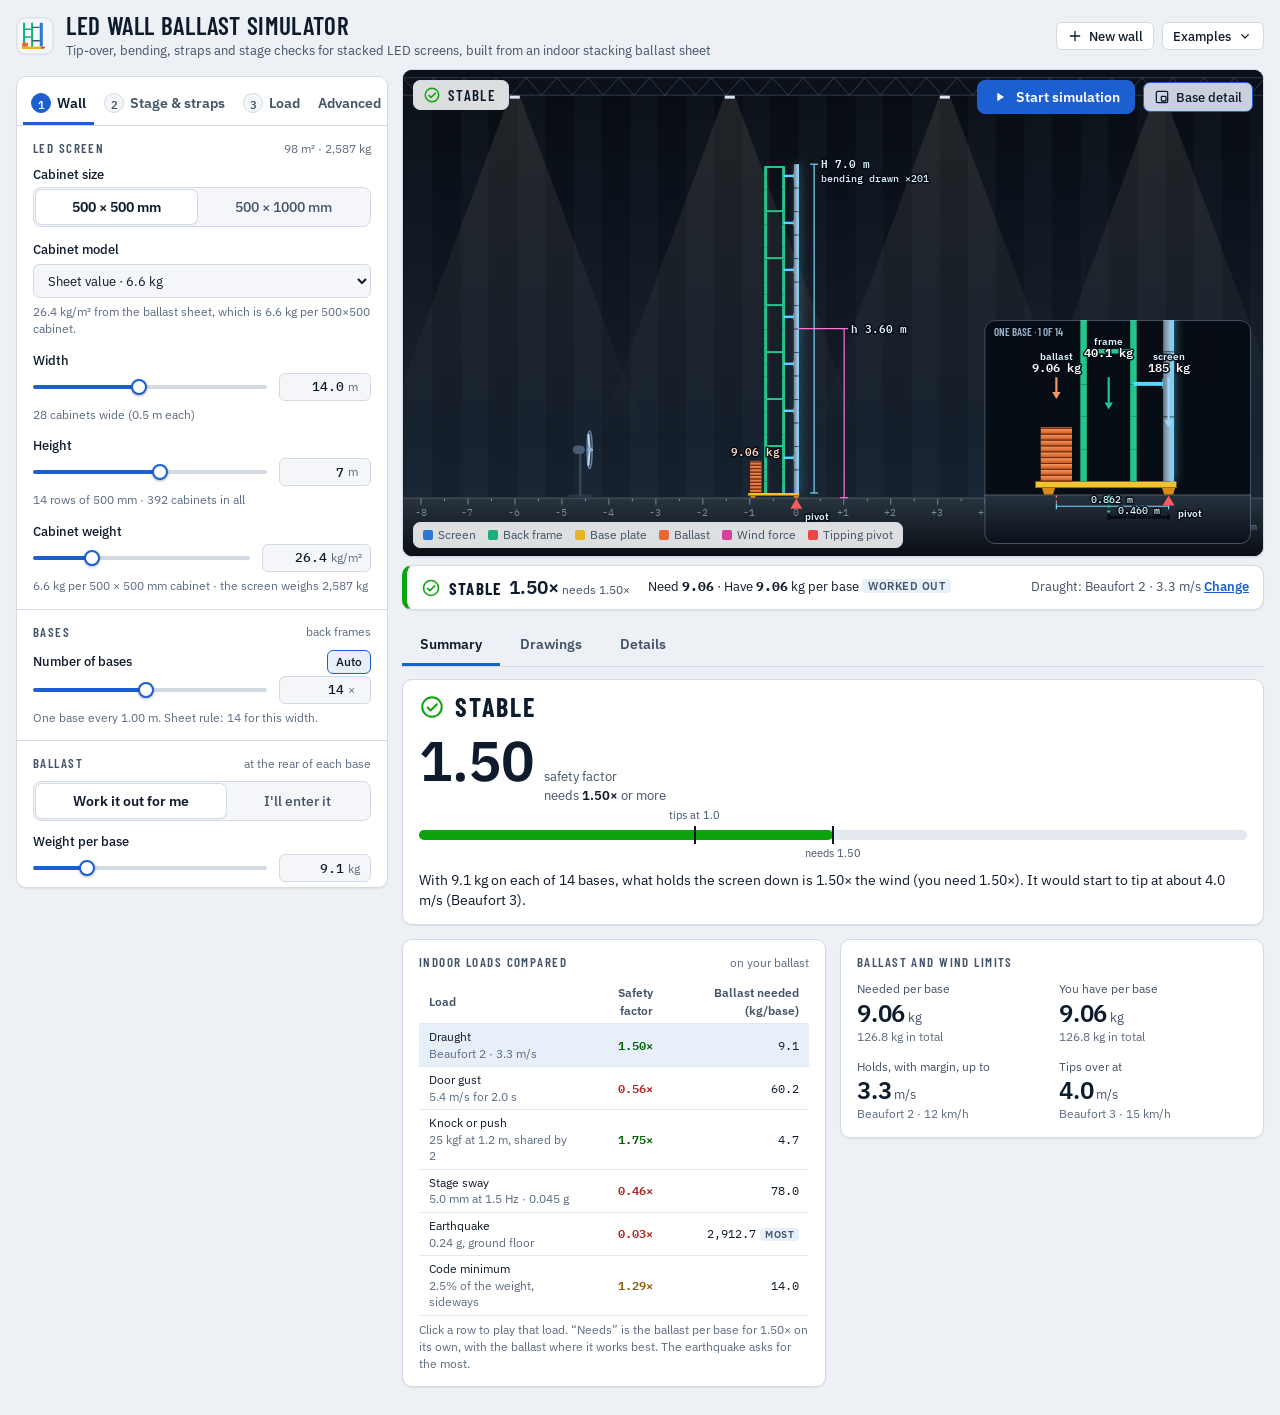
==== commit 98fd51a5: "Wind from the standards, wall vibration, uneven ballast, lock presets, licence Wind. Outdoors the gu" ====
--- a/index.html
+++ b/index.html
@@ -380,6 +380,23 @@
 }
 @media (prefers-contrast:more){.tn,.tag{border:1px solid var(--ink)}}
 
+
+/* ---------- cabinet locks ---------- */
+.lockwrap{position:relative;background:#0b111a}
+#lockMap{display:block;width:100%;height:clamp(230px,34vw,400px);cursor:crosshair;touch-action:pan-y}
+.lockwrap .tip{min-width:190px}
+.lockwrap .hud.tr2{top:5px;bottom:auto;right:6px}
+.lkpill{margin-top:6px}
+.vs-r[data-s="warn"] .ic,.vs-r[data-s="warn"] b{color:var(--warn-ink)}
+.vs-r[data-s="none"] .ic,.vs-r[data-s="none"] b{color:var(--ink3)}
+.fig .foot i.lkbar,.lkbar{display:inline-block;width:120px;height:10px;border-radius:3px;vertical-align:-1px;margin:0 6px}
+.lkkey i{display:inline-block;width:12px;height:12px;border-radius:2px;margin-right:5px;vertical-align:-2px}
+.lkkey i.ring{background:transparent;border:2px solid #fff}
+.lkkey i.gone{background:#080d14;border:1px solid rgba(208,59,59,.75)}
+#lockSec .vtext{margin-bottom:12px}
+#lockSec .vtext b{font-weight:600}
+td.lk-n{font-family:var(--font-mono)}
+
 [hidden]{display:none!important}
 </style>
 </head>
@@ -431,7 +448,9 @@
           <button type="button" role="menuitem" data-ex="front">Front draught<small>air from the audience side</small></button>
           <button type="button" role="menuitem" data-ex="door">Door gust<small>5.4 m/s for 1.2 s on the sheet wall</small></button>
           <button type="button" role="menuitem" data-ex="knock">Knock<small>a 60 kgf shove at 1.2 m high</small></button>
+          <button type="button" role="menuitem" data-ex="weaklock">Weak locks<small>a hard shove pops one cabinet off</small></button>
           <button type="button" role="menuitem" data-ex="wobble">Stage wobble<small>1.2 m stage that sways</small></button>
+          <button type="button" role="menuitem" data-ex="resonance">Resonance<small>the stage shakes at the wall's own frequency</small></button>
           <button type="button" role="menuitem" data-ex="quake">Earthquake<small>0.24 g, the sheet wall</small></button>
           <div class="menu-h">Outdoors</div>
           <button type="button" role="menuitem" data-ex="breeze">Outdoor breeze<small>8 m/s with gusts</small></button>
@@ -518,6 +537,53 @@
             <button type="button" class="btn" id="selPlus" aria-label="Add ballast to this base">+</button>
           </div>
           <div class="row" style="margin-top:8px"><button type="button" class="btn sm" id="selAll">Copy to all bases</button><span class="hint" style="margin:0">To edit one base, open Drawings, then Rear view.</span></div>
+        </div>
+      </section>
+      <section class="sec" id="lockCfg">
+        <h2>Cabinet locks <span class="sub">what-if</span></h2>
+        <div class="seg big" id="segLock" role="radiogroup" aria-label="Check the cabinet locks">
+          <button type="button" role="radio" aria-checked="true" data-v="off">Off</button>
+          <button type="button" role="radio" aria-checked="false" data-v="on">Check the locks</button>
+        </div>
+        <p class="hint" id="lockIntro">Finds which cabinet’s lock lets go first. We do not know your lock ratings, so you type them in: it is a what-if, not a prediction.</p>
+        <div id="lockBox" hidden>
+        <div class="ctl">
+          <label for="lockPreset">Lock strengths from <small>a known lock, or type your own</small></label>
+          <select id="lockPreset" class="sel"></select>
+          <p class="hint" id="lockPresetNote"></p>
+        </div>
+        <div class="ctl">
+          <label for="LF-n">Frame fixing strength <small>holds a cabinet to the back frame</small></label>
+          <div class="ctl-line"><input type="range" id="LF-r" min="0" max="1000" step="1" aria-label="Frame fixing strength slider"><span class="field"><input type="number" id="LF-n" min="0" max="20000" step="any" inputmode="decimal"><span class="u">kgf</span></span></div>
+          <p class="hint" id="LF-h"></p>
+        </div>
+        <div class="ctl">
+          <label for="LN-n">Fixings per cabinet</label>
+          <div class="ctl-line"><input type="range" id="LN-r" min="1" max="8" step="1" aria-label="Fixings per cabinet slider"><span class="field"><input type="number" id="LN-n" min="1" max="16" step="1" inputmode="numeric"><span class="u">×</span></span></div>
+        </div>
+        <div class="ctl">
+          <label for="LL-n">Cabinet lock strength <small>joins neighbouring cabinets</small></label>
+          <div class="ctl-line"><input type="range" id="LL-r" min="0" max="1000" step="1" aria-label="Cabinet lock strength slider"><span class="field"><input type="number" id="LL-n" min="0" max="20000" step="any" inputmode="decimal"><span class="u">kgf</span></span></div>
+          <p class="hint" id="LL-h"></p>
+        </div>
+        <div class="ctl">
+          <label for="LM-n">Locks per joint <small>between two cabinets</small></label>
+          <div class="ctl-line"><input type="range" id="LM-r" min="0" max="8" step="1" aria-label="Locks per joint slider"><span class="field"><input type="number" id="LM-n" min="0" max="16" step="1" inputmode="numeric"><span class="u">×</span></span></div>
+        </div>
+        <div class="ctl" id="ctlLkPat">
+          <label for="lkPattern">How the wind is spread over the cabinets</label>
+          <select id="lkPattern" class="sel">
+            <option value="en">EN 1991-1-4 zones: more at the ends</option>
+            <option value="edge">A plain factor on the top and side edges</option>
+            <option value="even">The same on every cabinet</option>
+          </select>
+          <p class="hint" id="lkPattern-h"></p>
+        </div>
+        <div class="ctl">
+          <label for="LE-n">Extra wind on the edges <small>top and sides, 1 = even</small></label>
+          <div class="ctl-line"><input type="range" id="LE-r" min="1" max="3" step="0.05" aria-label="Extra wind on the edges slider"><span class="field"><input type="number" id="LE-n" min="1" max="4" step="0.05" inputmode="decimal"><span class="u">×</span></span></div>
+          <p class="hint" id="LE-h"></p>
+        </div>
         </div>
       </section>
         <div class="pane-next"><button type="button" class="btn pri" data-goto="stage">Next: Stage and straps <svg class="ic"><use href="#i-arrow"/></svg></button></div>
@@ -703,6 +769,7 @@
           <div class="ctl">
             <label for="SQ-n">Back and forth</label>
             <div class="ctl-line"><input type="range" id="SQ-r" min="0.3" max="5" step="0.1" aria-label="Sway frequency slider"><span class="field"><input type="number" id="SQ-n" min="0.1" max="10" step="0.1" inputmode="decimal"><span class="u">Hz</span></span></div>
+            <p class="hint" id="SQ-h"></p>
           </div>
           <div class="ctl">
             <label for="SB-n">Up and down too <small>share of g</small></label>
@@ -733,6 +800,7 @@
           <div class="ctl">
             <label for="QD-n">Shaking lasts</label>
             <div class="ctl-line"><input type="range" id="QD-r" min="4" max="30" step="1" aria-label="Shaking duration slider"><span class="field"><input type="number" id="QD-n" min="3" max="60" step="1" inputmode="numeric"><span class="u">s</span></span></div>
+            <p class="hint" id="QD-h"></p>
           </div>
         </div>
         <div id="caseNotional" hidden>
@@ -754,9 +822,14 @@
             <p class="hint" id="V-h"></p>
           </div>
           <div class="ctl">
-            <label for="GU-n">Gusts <small>extra speed at the peaks</small></label>
-            <div class="ctl-line"><input type="range" id="GU-r" min="0" max="80" step="5" aria-label="Gust strength slider"><span class="field"><input type="number" id="GU-n" min="0" max="100" step="5" inputmode="numeric"><span class="u">%</span></span></div>
+            <label for="GU-n">Gusts <small>extra speed at the peaks</small> <button type="button" class="btn sm" id="btnAutoGust" aria-pressed="true" title="Use the standard's gust for your terrain and the wall's height">Auto</button></label>
+            <div class="ctl-line"><input type="range" id="GU-r" min="0" max="100" step="5" aria-label="Gust strength slider"><span class="field"><input type="number" id="GU-n" min="0" max="100" step="5" inputmode="numeric"><span class="u">%</span></span></div>
             <p class="hint" id="GU-h"></p>
+          </div>
+          <div class="ctl">
+            <label for="shapeSel">Wind shape <small id="SH-v"></small></label>
+            <select id="shapeSel" class="sel"></select>
+            <p class="hint" id="SH-h"></p>
           </div>
           <div class="ctl">
             <div class="lab">Wind gets stronger with height</div>
@@ -826,6 +899,21 @@
           <div class="ctl-line"><input type="range" id="MU-r" min="0.1" max="1" step="0.05" aria-label="Friction slider"><span class="field"><input type="number" id="MU-n" min="0.05" max="1.5" step="0.05" inputmode="decimal"><span class="u">µ</span></span></div>
         </div>
         <div class="ctl">
+          <label for="ZT-n">Damping <small>of the wall's own vibration</small></label>
+          <div class="ctl-line"><input type="range" id="ZT-r" min="0.2" max="5" step="0.1" aria-label="Damping slider"><span class="field"><input type="number" id="ZT-n" min="0.2" max="20" step="0.1" inputmode="decimal"><span class="u">%</span></span></div>
+          <p class="hint" id="ZT-h"></p>
+        </div>
+        <div class="ctl">
+          <label for="SR-n">Load sharing between bases <small>for uneven ballast</small></label>
+          <div class="ctl-line"><input type="range" id="SR-r" min="0" max="100" step="5" aria-label="Load sharing slider"><span class="field"><input type="number" id="SR-n" min="0" max="100" step="5" inputmode="numeric"><span class="u">%</span></span></div>
+          <p class="hint" id="SR-h"></p>
+        </div>
+        <div class="ctl">
+          <label for="LS-n">Lock stiffness <small>against a frame fixing</small></label>
+          <div class="ctl-line"><input type="range" id="LS-r" min="0" max="1000" step="1" aria-label="Lock stiffness slider"><span class="field"><input type="number" id="LS-n" min="0.1" max="10" step="0.1" inputmode="decimal"><span class="u">×</span></span></div>
+          <p class="hint">Only matters when the load is uneven. 1 means a cabinet lock gives as much as a frame fixing. A stiffer lock hands more of a cabinet’s load to its neighbours.</p>
+        </div>
+        <div class="ctl">
           <label for="STM-n">Friction wall on deck <small>used on a stage</small></label>
           <div class="ctl-line"><input type="range" id="STM-r" min="0.1" max="1" step="0.05" aria-label="Wall on deck friction slider"><span class="field"><input type="number" id="STM-n" min="0.05" max="1.5" step="0.05" inputmode="decimal"><span class="u">µ</span></span></div>
         </div>
@@ -850,6 +938,7 @@
             <canvas id="side" role="img" aria-label="Side view: LED screen, back frame, base plate, ballast, stage, straps and wind arrows, with the tipping pivot"></canvas>
             <div class="hud tl">
               <div class="pill" id="pill" data-s="stable" role="status"><svg class="ic"><use href="#i-check"/></svg><span id="pillText">Stable</span></div>
+              <div class="pill lkpill" id="lkPill" data-s="toppled" role="status" hidden><svg class="ic"><use href="#i-x"/></svg><span id="lkPillText">1 cabinet off</span></div>
               <dl class="live" id="live">
                 <div><dt id="liveWindK">Wind now</dt><dd id="liveWind">3.3 m/s</dd></div>
                 <div><dt id="liveForceK">Force</dt><dd id="liveForce">68 kgf</dd></div>
@@ -891,6 +980,7 @@
           <div class="vs-b">Need <b id="vsNeed">9.1</b> · Have <b id="vsHave">9.1</b> kg per base <span class="tag" id="vsAuto">auto</span></div>
           <div class="vs-c"><span id="vsLoad">Load</span> <button type="button" class="link" id="vsChange">Change</button></div>
           <div class="vs-r" id="vsRes" data-s="" hidden><svg class="ic" id="vsResIcon"><use href="#i-check"/></svg><b id="vsResK">Held</b><span id="vsResT"></span></div>
+          <div class="vs-r" id="vsLk" data-s="" hidden><svg class="ic" id="vsLkIcon"><use href="#i-check"/></svg><b>Locks</b><span id="vsLkT"></span></div>
         </div>
       </div>
       <div class="rtabs">
@@ -909,6 +999,7 @@
           <div class="tk dn" id="tkReq" style="left:50%"><span>needs 1.50</span></div>
         </div>
         <p class="vtext" id="vText" aria-live="polite"></p>
+        <p class="vtext" id="shareText" hidden></p>
       </section>
       <section class="sec" id="cmpSec" hidden>
         <h2>Indoor loads compared <span class="sub">on your ballast</span></h2>
@@ -923,6 +1014,19 @@
           <div class="tile"><div class="k" id="tAllowK">Holds, with margin, up to</div><div class="v" id="tAllow">3.3<small>m/s</small></div><div class="s" id="tAllowS"></div></div>
           <div class="tile"><div class="k" id="tTipK">Tips over at</div><div class="v" id="tTip">4.0<small>m/s</small></div><div class="s" id="tTipS"></div></div>
         </div>
+      </section>
+      <section class="sec" id="lockSec" hidden>
+        <h2>Cabinet locks <span class="tag">what-if</span></h2>
+        <p class="vtext" id="lockText" aria-live="polite"></p>
+        <div class="tiles" id="lockTiles">
+          <div class="tile"><div class="k" id="lkLoadK">Load on one cabinet</div><div class="v" id="lkLoad">0<small>kgf</small></div><div class="s" id="lkLoadS"></div></div>
+          <div class="tile"><div class="k">Busiest frame fixing</div><div class="v" id="lkFix">0<small>kgf</small></div><div class="s" id="lkFixS"></div></div>
+          <div class="tile"><div class="k">Busiest cabinet lock</div><div class="v" id="lkLock">0<small>kgf</small></div><div class="s" id="lkLockS"></div></div>
+          <div class="tile"><div class="k" id="lkNeedK">Strength you need</div><div class="v" id="lkNeed">0<small>kgf</small></div><div class="s" id="lkNeedS"></div></div>
+        </div>
+        <details class="tv" id="lockSeq" style="margin:12px -16px -14px"><summary>Failure order</summary>
+          <div class="tablewrap"><table class="data"><thead><tr><th>#</th><th>Where</th><th>What lets go</th><th id="lkThAt">At</th><th>Cabinets off</th></tr></thead><tbody id="lockRows"></tbody></table></div>
+        </details>
       </section>
         </div>
         <div class="rpane" id="rp-draw" role="tabpanel" aria-labelledby="rt-draw" tabindex="-1" hidden>
@@ -946,6 +1050,20 @@
           <div class="hud bl2"><div class="legend" id="frontLegend" aria-hidden="true"></div></div>
         </div>
       </figure>
+      <figure class="fig wide" id="lockFig" hidden>
+        <figcaption>Cabinet locks <span class="sub" id="lockSub">how hard each cabinet is held</span></figcaption>
+        <div class="frontwrap lockwrap">
+          <canvas id="lockMap" role="img" aria-label="Face-on map of the cabinets, coloured by how hard their locks are worked, with the order in which locks let go"></canvas>
+          <div class="hud tr2">
+            <div class="seg tiny" id="segLkLam" role="radiogroup" aria-label="Which load to show">
+              <button type="button" role="radio" aria-checked="true" data-v="1">Your load</button>
+              <button type="button" role="radio" aria-checked="false" data-v="sf">With margin</button>
+            </div>
+          </div>
+          <div class="tip" id="lockTip" hidden></div>
+        </div>
+        <div class="foot" id="lockKeys"></div>
+      </figure>
       <figure class="fig">
         <figcaption>Rear view <span class="sub" id="rearSub">seen from behind · click a base</span></figcaption>
         <canvas id="rear" role="img" aria-label="Rear view of the LED wall with its bases, and a bar chart of ballast per base"></canvas>
@@ -982,6 +1100,16 @@
           <span id="bendStrapKey"><i style="background:#ffb020"></i>Strap attach point</span>
         </div>
         <p class="hint" id="bendNote"></p>
+      </section>
+      <section class="sec" id="vibSec">
+        <h2>How it vibrates <span class="sub">first sideways mode</span></h2>
+        <div class="tiles">
+          <div class="tile"><div class="k">Own frequency</div><div class="v" id="vbF">0<small>Hz</small></div><div class="s" id="vbFS"></div></div>
+          <div class="tile"><div class="k">Period</div><div class="v" id="vbT">0<small>s</small></div><div class="s" id="vbTS"></div></div>
+          <div class="tile"><div class="k" id="vbAK">Shake amplified</div><div class="v" id="vbA">1<small>×</small></div><div class="s" id="vbAS"></div></div>
+          <div class="tile"><div class="k">Gusts, EN 1991-1-4</div><div class="v" id="vbW">1<small>×</small></div><div class="s" id="vbWS"></div></div>
+        </div>
+        <p class="hint" id="vibNote"></p>
       </section>
       <section class="sec">
         <h2>Moment balance <span class="sub">about the tipping toe, kg·m</span></h2>
@@ -1142,7 +1270,11 @@
       sway: { amp: 5, f: 1.5, bounce: 0 },                        // mm, Hz, up-and-down shake as a fraction of g
       quake: { pga: 0.24, floor: 1, dur: 12 },                    // ground acceleration in g, building amplification, seconds
       notional: { pct: 2.5 },                                     // % of the weight, sideways
-      Cf: 1.0, depth: SHEET.depth, mu: 0.5,
+      Cf: 1.0, shape: 'auto', gustAuto: true, depth: SHEET.depth, mu: 0.5,
+      zeta: 0.01,                                                 // damping of the wall's own vibration, as a share of critical
+      share: 1,                                                   // how much the wall shares load between bases: 1 = it acts as one piece, 0 = each base stands alone
+      // the cabinet locks (a what-if): strengths in kgf per fixing or lock, 0 = not entered; how many per cabinet or joint; how the wind is spread over the cabinets
+      locks: { on: false, fixKgf: 0, fixN: 2, lockKgf: 0, lockN: 2, pattern: 'en', edge: 1.5, stiff: 1, preset: 'custom' },
       frame: { perRow: SHEET.frame.perRow, perBase: SHEET.frame.perBase, perW: SHEET.frame.perW },
       EI: 2.9e6, gaRatio: 0.12, defLimit: 150,
       stage: { on: false, h: 1.2, depth: 6, extra: 2, front: 4.6, deckKgm2: 40, rating: 750, muDeck: 0.4, muFloor: 0.5 },
@@ -1156,17 +1288,134 @@
   }
   function sheetBases(S) { return Math.max(1, Math.ceil(Math.round(S.W / CAB.w) / 2)); }
 
+  /* ---- wind: the numbers the standards use, instead of the sheet's single coefficient ----
+     EN 1991-1-4:2005+A1:2010. Table 4.1 gives the roughness of each terrain category, (4.7) the turbulence intensity Iv = 1 / ln(z / z0), and (4.8) the
+     peak velocity pressure as (1 + 7 Iv) times the mean, so the peak speed is the square root of that times the mean speed. The three terrain choices of
+     the app stand for categories II, III and IV. */
+  const TERRAIN = {
+    uniform: { cat: 'II', z0: 0.05, zmin: 2, name: 'open country' },
+    open: { cat: 'II', z0: 0.05, zmin: 2, name: 'open country' },
+    suburban: { cat: 'III', z0: 0.3, zmin: 5, name: 'suburb or village' },
+    urban: { cat: 'IV', z0: 1.0, zmin: 10, name: 'city' }
+  };
+  const terrainOf = (profile) => TERRAIN[profile] || TERRAIN.open;
+  const turbInt = (profile, z) => { const t = terrainOf(profile); return 1 / Math.log(Math.max(z, t.zmin) / t.z0); };
+  const gustEN = (profile, z) => clamp(Math.sqrt(1 + 7 * turbInt(profile, z)) - 1, 0, 1);
+  const wallTop = (S) => (S.stage && S.stage.on ? S.stage.h : 0) + SHEET.screenBottom + S.H;
+  // the height the wind is taken at: a free-standing wall at its top (EN 7.4.1, ze = h), a signboard at its middle (Figure 7.21, ze = zg + h/2)
+  const zRef = (S) => (S.W / S.H > 1 && (S.stage && S.stage.on ? S.stage.h : 0) + SHEET.screenBottom <= S.H / 4 ? wallTop(S) : wallTop(S) - S.H / 2);
+  const gustOf = (S) => (S.gustAuto ? gustEN(S.profile, zRef(S)) : clamp(+S.gust || 0, 0, 1));
+
+  /* EN 1991-1-4 Table 7.9: net pressure coefficients of a solid free-standing wall (no return corners) by zone, for length over height 3, 5 and 10 or more.
+     Figure 7.19 measures the zones from the free end that an oblique wind arrives at: A within 0.3 h, B up to 2 h, C up to 4 h, D beyond (a shorter wall just has
+     fewer of them). The wall's overall coefficient is the average along its length. For the cabinets the wind can arrive at either end, so each column takes the
+     larger of the two. */
+  const EN_WALL_ROWS = [{ lh: 3, A: 2.3, B: 1.4, C: 1.2, D: 1.2 }, { lh: 5, A: 2.9, B: 1.8, C: 1.4, D: 1.2 }, { lh: 10, A: 3.4, B: 2.1, C: 1.7, D: 1.2 }];
+  function enWallRow(lh) {                                    // between the tabulated lengths by straight lines, outside them the nearest row
+    const R = EN_WALL_ROWS;
+    if (lh <= R[0].lh) return R[0];
+    if (lh >= R[2].lh) return R[2];
+    const i = lh < R[1].lh ? 0 : 1, a = R[i], b = R[i + 1], t = (lh - a.lh) / (b.lh - a.lh);
+    return { A: a.A + t * (b.A - a.A), B: a.B + t * (b.B - a.B), C: a.C + t * (b.C - a.C), D: a.D + t * (b.D - a.D) };
+  }
+  const enZone = (d) => (d < 0.3 ? 'A' : d < 2 ? 'B' : d < 4 ? 'C' : 'D');
+  function enWall(W, h) {                                     // the coefficient of each cabinet column (wind arriving at the left end), the larger of that and its mirror, and the average
+    const cp = enWallRow(W / h), n = Math.max(1, Math.round(W / CAB.w)), cols = [];
+    let sum = 0;
+    for (let c = 0; c < n; c++) { const v = cp[enZone((c + 0.5) * W / n / h)]; cols.push(v); sum += v; }
+    return { cols, env: cols.map((v, c) => Math.max(v, cols[n - 1 - c])), mean: sum / n, row: cp };
+  }
+  // shape (force) coefficients to choose from; cf null means the standard's own rule by the size of the wall
+  const WIND_SHAPES = [
+    { id: 'sheet', cf: 1.0, name: 'The sheet', note: 'The ballast sheet uses a coefficient of 1.', src: '' },
+    { id: 'roe', cf: 1.57, name: 'Closed LED panel, wind tunnel', note: 'ROE Visual measured 1.57 in a wind tunnel for a fully closed panel.', src: 'https://www.roevisual.com/en/knowledge-and-support/blow-through-led-panel-design-dont-get-fooled' },
+    { id: 'en', cf: null, name: 'EN 1991-1-4 by size', note: 'A wall near the ground and longer than it is high: the net coefficients of Table 7.9, averaged over its zones. Anything else is a signboard: 1.8.', src: 'EN 1991-1-4:2005+A1:2010, 7.4' },
+    { id: 'ensign', cf: 1.8, name: 'Signboard, EN 1991-1-4', note: 'Force coefficient 1.8 for a signboard (7.4.3).', src: 'EN 1991-1-4:2005+A1:2010, 7.4.3' },
+    { id: 'mesh', cf: 0.81, name: 'Mesh panel, wind tunnel', note: 'ROE Visual measured 0.81 for the see-through Vanish V8T.', src: 'https://www.roevisual.com/en/knowledge-and-support/blow-through-led-panel-design-dont-get-fooled' }
+  ];
+  // EN 7.4: a wall near the ground and longer than it is high is a wall (Table 7.9), anything else a signboard (7.4.3)
+  const enRule = (S) => (S.W / S.H > 1 && (S.stage && S.stage.on ? S.stage.h : 0) + SHEET.screenBottom <= S.H / 4 ? 'wall' : 'sign');
+  function cfOf(S) {                                          // the force coefficient in use
+    const sh = S.shape || 'auto';
+    if (sh === 'custom') return S.Cf;
+    if (S.mode !== 'outdoor') return 1.0;                      // the presets are for outdoor wind; indoors the sheet's wind scale stays as it is
+    const en = () => (enRule(S) === 'wall' ? enWall(S.W, S.H).mean : 1.8);
+    if (sh === 'auto') return S.mode === 'outdoor' ? en() : 1.0;
+    const p = WIND_SHAPES.find((x) => x.id === sh);
+    return !p ? S.Cf : p.cf == null ? en() : p.cf;
+  }
+
   function windInfo(S) {
-    let vMean, qMean, pk;
+    let vMean, qMean, pk = 1, gust = 0;
     if (S.mode === 'indoor' && S.indoorCase === 'door') {
-      vMean = S.door.v; qMean = RHO_FACTOR * vMean * vMean; pk = 1;
+      vMean = S.door.v; qMean = RHO_FACTOR * vMean * vMean;
     } else if (S.mode === 'indoor') {
       const row = SCALE[clamp(Math.round(S.indoorScale), 0, SCALE.length - 1)];
-      vMean = row.v; qMean = row.q; pk = 1;
+      vMean = row.v; qMean = row.q;
     } else {
-      vMean = S.outSpeed; qMean = RHO_FACTOR * vMean * vMean; pk = 1 + S.gust;
-    }
-    return { vMean, qMean, pk, vPeak: vMean * pk, qPeak: qMean * pk * pk };
+      vMean = S.outSpeed; qMean = RHO_FACTOR * vMean * vMean; gust = gustOf(S); pk = 1 + gust;
+    }
+    return { vMean, qMean, pk, gust, cf: cfOf(S), vPeak: vMean * pk, qPeak: qMean * pk * pk };
+  }
+
+  /* ---- how the wall vibrates ----
+     The wall is a cantilever from its base (the same beam as the bending). Its first sideways mode comes from Rayleigh's quotient on the shape it takes
+     under its own weight acting sideways, with the bending and shear flexibility of the beam. With the mode shape phi (1 at the top), the participation
+     Gamma = sum(m phi) / sum(m phi^2), A = sum(m h) (the overturning moment of the rigid wall per unit of acceleration) and B = sum(m phi h): a floor that
+     accelerates the wall by a(t) makes the mode move, q'' + 2 zeta w q' + w^2 q = Gamma a(t), and the moment on the base is A a(t) - B q''. For a steady
+     shake at the ratio r = f / f1 that is amplified by |1 + (B Gamma / A) r^2 / (1 - r^2 + 2 i zeta r)|. */
+  const TWO_PI = Math.PI * 2;
+  function modalOf(EIw, GAw, mass, L) {
+    const n = 48, dzm = L / n, mj = mass / n;
+    const fl = (z, a) => (z <= a ? z * z * (3 * a - z) / (6 * EIw) : a * a * (3 * z - a) / (6 * EIw)) + Math.min(z, a) / GAw;
+    const zj = Array.from({ length: n }, (_, j) => (j + 0.5) * dzm);
+    const defAt = (z) => { let d = 0; for (let j = 0; j < n; j++) d += mj * fl(z, zj[j]); return d; };
+    const dj = zj.map(defAt), top = defAt(L);
+    let num = 0, den = 0, sPhi = 0, sPhi2 = 0, A0 = 0, B0 = 0;
+    for (let j = 0; j < n; j++) {
+      const ph = dj[j] / top;
+      num += mj * dj[j]; den += mj * dj[j] * dj[j];
+      sPhi += mj * ph; sPhi2 += mj * ph * ph; A0 += mj * zj[j]; B0 += mj * ph * zj[j];
+    }
+    const w = Math.sqrt(num / den);
+    return { w, f1: w / TWO_PI, T1: TWO_PI / w, Gamma: sPhi / sPhi2, mass, L, A0, B0, Sphi: sPhi, phiAt: (z) => defAt(z) / top };
+  }
+  const modalSys = (mod, hs) => { const A = mod.A0 + hs * mod.mass, B = mod.B0 + hs * mod.Sphi; return { A, B, k: B * mod.Gamma / A }; };     // hs: the pivot is that much lower than the base
+  function dafHarm(r, zeta, k) {
+    const dr = 1 - r * r, di = 2 * zeta * r, m2 = dr * dr + di * di;
+    return m2 < 1e-12 ? Infinity : Math.hypot(1 + k * r * r * dr / m2, k * r * r * di / m2);
+  }
+  // the same amplification for the earthquake record: the first mode is run through it and the largest base moment compared with the rigid wall's
+  const dafCache = {};
+  function quakeDaf(mod, ms, zeta, dur) {
+    const key = [mod.w.toFixed(3), mod.Gamma.toFixed(4), ms.A.toFixed(1), ms.B.toFixed(1), zeta, dur].join('|');
+    if (dafCache[key] !== undefined) return dafCache[key];
+    const rec = makeRecord(1, dur).acc, dt0 = REC_DT / 4;
+    if (mod.w * dt0 > 8) return (dafCache[key] = 1);                                       // stiff enough to follow the floor
+    const ns = Math.max(1, Math.ceil(mod.w * dt0 / 0.25)), dt = dt0 / ns, steps = Math.ceil((dur + 1) / dt);
+    let q = 0, qd = 0, mx = 0, mr = 0;
+    for (let i = 0; i < steps; i++) {
+      const a = recAt(rec, i * dt), qdd = mod.Gamma * a - 2 * zeta * mod.w * qd - mod.w * mod.w * q, Mo = ms.A * a - ms.B * qdd;
+      mx = Math.max(mx, Math.abs(Mo)); mr = Math.max(mr, Math.abs(ms.A * a));
+      qd += qdd * dt; q += qd * dt;
+    }
+    return (dafCache[key] = mr > 0 ? mx / mr : 1);
+  }
+  /* EN 1991-1-4 6.3.1 and Annex B: the structural factor cs cd, which says how much the wall's size takes off the gust load and how much its own vibration
+     adds. (B.3) background, (B.2) spectrum, (B.6) resonance, (B.4)-(B.5) peak factor, F.5 damping with the aerodynamic part (F.16). */
+  function windCscd(S, mod, wind, mass) {
+    const t = terrainOf(S.profile), zs = Math.max(wallTop(S) - S.H / 2, t.zmin), Iv = turbInt(S.profile, zs);      // Figure 6.1 c): a board's reference height is the middle of the board
+    const Lz = 300 * Math.pow(zs / 200, 0.67 + 0.05 * Math.log(t.z0)), b = S.W, h = S.H;
+    const B2 = 1 / (1 + 0.9 * Math.pow((b + h) / Lz, 0.63));
+    const alpha = PROFILE_ALPHA[S.profile] || 0, vm = Math.max(0.5, wind.vMean * (alpha ? Math.pow(zs / 10, alpha) : 1));
+    const n1 = mod.f1, fL = n1 * Lz / vm, SL = 6.8 * fL / Math.pow(1 + 10.2 * fL, 5 / 3);
+    const adm = (eta) => (eta > 1e-9 ? 1 / eta - (1 - Math.exp(-2 * eta)) / (2 * eta * eta) : 1);
+    const Rh = adm(4.6 * h / Lz * fL), Rb = adm(4.6 * b / Lz * fL);
+    const delta = TWO_PI * S.zeta + wind.cf * 1.25 * vm / (2 * n1 * (mass / (b * h)));
+    const R2 = Math.PI * Math.PI / (2 * delta) * SL * Rh * Rb;
+    const nu = Math.max(n1 * Math.sqrt(R2 / (B2 + R2)), 0.08), x = Math.sqrt(2 * Math.log(nu * 600));
+    const kp = Math.max(x + 0.6 / x, 3);
+    return { cscd: (1 + 2 * kp * Iv * Math.sqrt(B2 + R2)) / (1 + 7 * Iv), B2, R2, kp, Iv, delta, zs, Lz };
   }
 
   /* ---------- rigid-body scan ----------
@@ -1177,7 +1426,7 @@
     // (a floor dropping away makes the wall lighter, one pushing up makes it heavier).
     const c = Math.cos(phi), s = Math.sin(phi), gs = sys.gs === undefined ? 1 : sys.gs;
     let Mr = 0, Ti = 0;
-    for (const k of sys.comps) { Mr += k.m * G * (k.xi * c - k.eta * s); Ti += k.m * (k.eta * c + k.xi * s); }
+    for (const k of sys.comps) { Mr += k.m * G * (k.xi * c - k.eta * s); Ti += k.m * (k.dyn === undefined ? 1 : k.dyn) * (k.eta * c + k.xi * s); }       // k.dyn: the first mode amplifies this mass's inertia
     return { c, s, Mr: Mr * gs, M1: sys.acc ? sys.acc * Ti : sys.F * c * (sys.hc * c + sys.xiw * s) };
   }
   function strapGamma(st, c, s) {            // moment arm of the horizontal strap force about the toe (vertical component included)
@@ -1264,6 +1513,20 @@
     const y0 = SHEET.screenBottom;
     const L = y0 + S.H;
 
+    // --- how it vibrates: the first mode, and what it does to shaking and to gusts
+    const zeta = clamp(+S.zeta || 0.01, 0.001, 0.2), massW = Ws + Wf, mod = modalOf(N * S.EI, S.gaRatio * N * S.EI, massW, L);
+    const msW = modalSys(mod, 0), msS = modalSys(mod, hs);
+    let dynM = { W: 1, S: 1 }, dyn = { kind: 'none', W: 1, S: 1, f1: mod.f1, zeta };
+    if (accel && ld.cs === 'sway') {                                  // a steady shake: how close it is to the wall's own frequency
+      const r = Math.max(0.05, S.sway.f) / mod.f1;
+      dynM = { W: Math.max(1, dafHarm(r, zeta, msW.k)), S: Math.max(1, dafHarm(r, zeta, msS.k)) }; dyn = { kind: 'sway', r, W: dynM.W, S: dynM.S, f1: mod.f1, zeta };
+    } else if (accel && ld.cs === 'quake') {                          // the record, run through the first mode
+      dynM = { W: Math.max(1, quakeDaf(mod, msW, zeta, S.quake.dur)), S: Math.max(1, quakeDaf(mod, msS, zeta, S.quake.dur)) }; dyn = { kind: 'quake', W: dynM.W, S: dynM.S, f1: mod.f1, zeta };
+    }
+    let dynW = 1, wcs = null;
+    if (!ld && S.mode === 'outdoor') { wcs = windCscd(S, mod, wind, massW); dynW = Math.max(1, wcs.cscd); }      // never below 1: the size effect is not counted as a relief
+    wind.dyn = dynW; wind.cfTot = wind.cf * dynW;
+
     // --- base geometry (wall on its deck)
     const dd = S.depth - SHEET.depth;
     const pos = S.ballastPos === 'auto' ? ((ld && ld.pos) || (dir === 'rear' ? 'rear' : 'mid')) : S.ballastPos;   // the sheet puts the ballast mid-base for front wind
@@ -1280,7 +1543,7 @@
     const psi = (zAbs) => (alpha ? Math.pow(Math.max(zAbs, 3) / 10, 2 * alpha) : 1);
     const NS = 24, dz = S.H / NS, zs = new Array(NS), line = new Array(NS);
     let F = 0, M1 = 0;
-    const pBase = accel ? ld.acc * (Ws + Wf) / A : wind.qPeak * cn * S.Cf;      // N/m2; for shaking, the inertia of the screen and frame spread over the face
+    const pBase = accel ? ld.acc * dynM.W * (Ws + Wf) / A : wind.qPeak * cn * wind.cfTot;      // N/m2; for shaking, the inertia of the screen and frame spread over the face
     for (let j = 0; j < NS; j++) {
       const z = y0 + (j + 0.5) * dz, p = pBase * psi(hs + z);
       zs[j] = z; line[j] = p * S.W; F += p * S.W * dz; M1 += p * S.W * dz * z;
@@ -1306,6 +1569,8 @@
       let m = 0; for (let j = 0; j < NS; j++) if (zs[j] > z) m += line[j] * dz * (zs[j] - z);
       Mp[k] = m;
     }
+
+    const phiNodes = nodeZ.map((z) => mod.phiAt(z));                  // the first mode's shape at the same nodes
 
     // --- restraint (strap, cable or rear truss)
     const R = S.rest;
@@ -1349,15 +1614,15 @@
       stage = { h: stg.h, depth: stg.depth, width, area, mass: stageMass, front: stg.front, rearGap: stg.depth - stg.front - (S.depth + 0.1), rating: stg.rating,
         xFront: stg.front, xRear: -(stg.depth - stg.front) };
     }
-    const compsW = (B) => [
-      { m: Ws, xi: aS, eta: y0 + S.H / 2, Ig: Ws * S.H * S.H / 12 },
-      { m: Wf, xi: aF, eta: y0 + S.H / 2, Ig: Wf * S.H * S.H / 12 },
+    const compsW = (B, dn) => [
+      { m: Ws, xi: aS, eta: y0 + S.H / 2, Ig: Ws * S.H * S.H / 12, dyn: dn },
+      { m: Wf, xi: aF, eta: y0 + S.H / 2, Ig: Wf * S.H * S.H / 12, dyn: dn },
       { m: B, xi: aB, eta: y0 + 0.12, Ig: 0 }];
     const inert = accel ? { acc: ld.acc, gs: ld.gs } : null;           // shaking: inertia of every mass, and a lighter or heavier wall
     const useS = !!stg && !(ld && ld.systems && ld.systems.S === false);   // deck sway moves the deck under the wall, not the stage on the floor
-    const sysW = (B) => Object.assign({ kind: 'W', comps: compsW(B), F, hc, xiw: aS, strap: strapFor('W', aS) }, inert);
+    const sysW = (B) => Object.assign({ kind: 'W', comps: compsW(B, dynM.W), F, hc, xiw: aS, strap: strapFor('W', aS) }, inert);
     const sysS = (B) => {
-      const c = compsW(B).map((k) => ({ m: k.m, xi: k.xi + xi0, eta: k.eta + hs, Ig: k.Ig }));
+      const c = compsW(B, dynM.S).map((k) => ({ m: k.m, xi: k.xi + xi0, eta: k.eta + hs, Ig: k.Ig, dyn: k.dyn }));
       c.push({ m: stageMass, xi: stg.depth / 2, eta: 0.55 * hs, Ig: stageMass * (stg.depth * stg.depth + hs * hs) / 12 });
       return Object.assign({ kind: 'S', comps: c, F, hc: hs + hc, xiw: xiScreenS, strap: strapFor('S', xiScreenS) }, inert);
     };
@@ -1397,7 +1662,21 @@
     const Wb = sum(ballast);
 
     // --- the answer: safety factor of the governing system
-    const lm = lamOf(Wb);
+    // Uneven ballast. The sheet divides the total over the bases, as if the wall acted as one piece. A wall can also be taken one base at a time, each with
+    // its slice of the weight and of the wind, so that the weakest base decides. S.share says how much the wall shares between its bases: 1 is the first, 0 the second.
+    const sliceSys = (sys, Bi) => Object.assign({}, sys, {
+      comps: sys.comps.map((k, i) => (i === 2 ? Object.assign({}, k, { m: Bi }) : Object.assign({}, k, { m: k.m / N }))), F: sys.F / N,
+      strap: sys.strap ? Object.assign({}, sys.strap, { kh: sys.strap.kh / N, c0: sys.strap.c0 / N, PhCap: sys.strap.PhCap / N }) : null });
+    const topB = Math.max(...ballast), uneven = N > 1 && topB - Math.min(...ballast) > 1e-6 * Math.max(1, topB), shr = clamp(S.share === undefined ? 1 : +S.share, 0, 1);
+    const lmShared = lamOf(Wb);
+    let lm = lmShared, baseSF = null, sfInd = lmShared.lam;
+    if (uneven) {
+      const cap = SF_CAP * 10, per = ballast.map((b) => ({ w: Math.min(scanSys(sliceSys(sysW(b), b)).lamMax, cap), s: useS ? Math.min(scanSys(sliceSys(sysS(b), b)).lamMax, cap) : Infinity }));
+      const indW = Math.min(...per.map((x) => x.w)), indS = useS ? Math.min(...per.map((x) => x.s)) : Infinity;
+      const lamWc = indW + shr * (lmShared.lamW - indW), lamSc = useS ? indS + shr * (lmShared.lamS - indS) : Infinity;
+      lm = { lamW: lamWc, lamS: lamSc, lam: Math.min(lamWc, lamSc), gov: lamSc < lamWc ? 'S' : 'W' };
+      baseSF = per.map((x) => Math.min(x.w, x.s)); sfInd = Math.min(indW, indS);
+    }
     const SFact = Math.min(lm.lam, 1e9);
     const status = SFact >= S.SF - 1e-9 ? 'stable' : (SFact >= 1 - 1e-9 ? 'marginal' : 'tipping');
     const gov = lm.gov, sysG = gov === 'S' ? sysS(Wb) : sysW(Wb);
@@ -1412,13 +1691,13 @@
     const part = (k) => k.m * (k.xi * cC - k.eta * sC) * gsG;
     const Mpart = { s: part(sysG.comps[0]), f: part(sysG.comps[1]), b: part(sysG.comps[2]), stage: stg && gov === 'S' ? part(sysG.comps[3]) : 0, strap: 0 };
     if (sysG.strap) Mpart.strap = stC.Ph * strapGamma(sysG.strap, cC, sC) / G;
-    const Fdisp = sysG.acc ? sysG.acc * sum(sysG.comps.map((k) => k.m)) : F;           // N: the push, or the inertia of everything that moves
-    const TiG = sysG.acc ? sysG.comps.reduce((t, k) => t + k.m * (k.eta * cC + k.xi * sC), 0) : 0;
+    const Fdisp = sysG.acc ? sysG.acc * sum(sysG.comps.map((k) => k.m * (k.dyn === undefined ? 1 : k.dyn))) : F;           // N: the push, or the inertia of everything that moves
+    const TiG = sysG.acc ? sysG.comps.reduce((t, k) => t + k.m * (k.dyn === undefined ? 1 : k.dyn) * (k.eta * cC + k.xi * sC), 0) : 0;
     const MwG = sysG.acc ? sysG.acc * TiG / G : (gov === 'S' ? hs + hc : hc) * Fkgf;
     const M = { w: MwG, wSF: S.SF * MwG, s: Mpart.s, f: Mpart.f, b: Mpart.b, stage: Mpart.stage, strap: Mpart.strap, rest: Mpart.s + Mpart.f + Mpart.b + Mpart.stage + Mpart.strap, gov };
     const aBgov = gov === 'S' ? aB + xi0 : aB;
     const MwShare = MwG / N, base0 = (M.rest - M.b) / N;
-    const local = ballast.map((b) => (MwShare > 1e-9 ? SFact + (b - Wb / N) * aBgov / MwShare : Infinity));
+    const local = baseSF || ballast.map((b) => (MwShare > 1e-9 ? SFact + (b - Wb / N) * aBgov / MwShare : Infinity));
 
     // --- limits (peak wind speed scales as sqrt(load factor))
     const vCritPeak = isFinite(SFact) && F > 0 ? wind.vPeak * Math.sqrt(SFact) : Infinity;
@@ -1483,7 +1762,8 @@
         m: sys.comps.map((k) => k.m), x: sys.comps.map((k) => k.xi), y: sys.comps.map((k) => k.eta), Ig: sys.comps.map((k) => k.Ig),
         F, hc: sys.hc, xiw: sys.xiw, strap: sys.strap, gov: sys.kind, hs, tipDir,
         bendStrap: internal ? { c0: sb.c0, dp1: sb.dp1a, gp: sb.gp, PhCap: sb.PhCap } : null,
-        acc: sys.acc || 0, gs: sys.gs === undefined ? 1 : sys.gs
+        acc: sys.acc || 0, gs: sys.gs === undefined ? 1 : sys.gs,
+        modal: accel && ld.cs !== 'notional' ? { w: mod.w, zeta, Gamma: mod.Gamma, B: sys.kind === 'S' ? msS.B : msW.B } : null
       };
       r.I = 0; let mx = 0, my = 0;
       for (let i = 0; i < r.m.length; i++) {
@@ -1516,11 +1796,12 @@
       F: { kgf: Fdisp / G, kgfMean: accel || pushed ? Fdisp / G : FkgfMean, N: Fdisp },
       M, Mpart,
       req: { totalRaw: reqTotalRaw, total: reqTotal, per: reqPer, perRaw: reqTotalRaw / N, none: reqTotal <= 1e-9 && reqTotalRaw <= 0 || ((hasStrap || accel) && reqTotal <= 1e-9), capped: capHit || reqPer > MAX_BALLAST },
-      ballast, SFact, status, lam: lm,
+      ballast, SFact, status, lam: lm, uneven, share: shr, sfInd: Math.min(sfInd, 1e9), sfShared: Math.min(lmShared.lam, 1e9),
       limits,
       slide, slideStage, deck, stage, strap: strapOut, bend, lean, eq: { phi, Ph: Phn, none: !!eq.none, capped: scanG.capped },
       local, rig, rigs, gov, sfOf, reqPerAtSpeed, reqPerAtLoad, profileAlpha: alpha,
       loadKind: accel ? 'accel' : pushed ? 'force' : 'wind',
+      modal: { f1: mod.f1, T1: mod.T1, zeta, Gamma: mod.Gamma, kW: msW.k, mass: massW, phi: phiNodes }, dyn, wcs,
       sys: { W: sysW, S: stg ? sysS : null }
     };
   }
@@ -1589,6 +1870,271 @@
     });
   }
 
+  /* ---- lock strength presets ----
+     Makers do not publish the pull-off strength of a cabinet lock. What they publish are hanging and stacking limits, and those give a lower bound for the lock
+     system that carries them. That is a vertical load, so it is only a guide to the pull-off strength. `basis` says where a number came from: 'published' (as
+     the maker states it), 'derived' (worked out from published limits), 'standard' (an ISO fastener table) or 'example' (made up, to try a weak lock). */
+  const LOCK_PRESETS = [
+    { id: 'roe-bp2', group: 'Makers', name: 'ROE Black Pearl BP2 V2, joint between panels', lock: { kgf: 444, n: 2 }, basis: 'derived',
+      note: 'Derived. The spec sheet lets 20 panels of 9.35 kg hang with a safety factor of 5 (the product page now says 8). The top joint carries 19 panels, 178 kg, so it must hold at least 5 × 178 = 888 kgf. Shared over an assumed 2 locks: 444 kgf each. A vertical rating, so only a guide to the pull-off strength.',
+      src: [['ROE BP2 V2 spec sheet', 'https://www.roevisual.com/uploads/Images/Products/Black%20Pearl%202%20V2/bp-v2-specs.pdf'], ['ROE Black Pearl page', 'https://www.roevisual.com/us-en/products/black-pearl']] },
+    { id: 'planar-cli', group: 'Makers', name: 'Planar CarbonLight CLI, per cabinet', lock: { kgf: 500, n: 2 }, basis: 'derived',
+      note: 'Derived. Planar states a weight bearing capacity of 1,000 kg per cabinet for hanging. Shared over an assumed 2 locks: 500 kgf each. A vertical rating, so only a guide to the pull-off strength.',
+      src: [['Planar CLI brochure', 'https://www.planar.com/media/442248/planar-carbonlight-cli-series_brochure_web.pdf']] },
+    { id: 'planar-cla', group: 'Makers', name: 'Planar CarbonLight CLA, small 250 mm cabinet', lock: { kgf: 150, n: 2 }, basis: 'derived',
+      note: 'Derived. Planar states a weight bearing capacity of 300 kg per cabinet for hanging. Shared over an assumed 2 locks: 150 kgf each. A vertical rating, so only a guide to the pull-off strength.',
+      src: [['Planar CLA brochure', 'https://www.planar.com/media/438679/planar_carbonlight_cla_series_brochure.pdf']] },
+    { id: 'm6', group: 'Standard fasteners', name: 'M6 bolt, class 8.8', fix: { kgf: 1640, n: 2 }, basis: 'standard',
+      note: 'ISO 898-1: an M6 class 8.8 bolt breaks in tension at 16.1 kN (stress area 20.1 mm² × 800 MPa), about 1,640 kgf. The bolt only: the thread, the lug or the frame may give way sooner.',
+      src: [['ISO metric thread minimum ultimate tensile loads (Optimas)', 'https://optimas.com/technical-resources/iso-metric-thread-minimum-ultimate-tensile-loads/'], ['Screw loads (Roymech)', 'https://roymech.org/Useful_Tables/Screws/Screw_loads.html']] },
+    { id: 'm8', group: 'Standard fasteners', name: 'M8 bolt, class 8.8', fix: { kgf: 2980, n: 2 }, basis: 'standard',
+      note: 'ISO 898-1: an M8 class 8.8 bolt breaks in tension at 29.2 kN (stress area 36.6 mm² × 800 MPa), about 2,980 kgf. The bolt only: the thread, the lug or the frame may give way sooner.',
+      src: [['ISO metric thread minimum ultimate tensile loads (Optimas)', 'https://optimas.com/technical-resources/iso-metric-thread-minimum-ultimate-tensile-loads/'], ['Screw loads (Roymech)', 'https://roymech.org/Useful_Tables/Screws/Screw_loads.html']] },
+    { id: 'weak', group: 'Examples', name: 'A weak lock, 20 kgf', fix: { kgf: 20, n: 2 }, lock: { kgf: 20, n: 2 }, basis: 'example', note: 'Made up, to see what happens with a lock that is much weaker than the makers\' hanging ratings.', src: [] },
+    { id: 'vweak', group: 'Examples', name: 'A very weak lock, 5 kgf', fix: { kgf: 5, n: 2 }, lock: { kgf: 5, n: 2 }, basis: 'example', note: 'Made up, to see what happens with a lock that is almost not there.', src: [] }
+  ];
+
+  /* ---- cabinet locks: a what-if on the lock strengths you type in ----
+     Every cabinet is a rigid block that the load pulls away from the back frame. It is held by `fixN` fixings to the frame and by `lockN` locks to
+     each neighbour, all springs. The loads are solved as a network: cabinets are the nodes, the frame is the ground. A cabinet that is pulled harder
+     than its neighbours hands part of its load to them through the locks. The element with the largest load / strength lets go first; the network is
+     solved again without it, and so on. Either one cabinet comes off, or the failure runs on like a zip. With the same springs everywhere and an
+     even load nothing is shared and every cabinet carries its own load, so a weak link only shows where the load or the strength is uneven.
+     All forces are linear in the load factor, so the first failure comes at 1 / (largest ratio) and later ones follow in order. */
+  // a long run of failures is cut off by the work it takes (cabinets times solver passes), not by the clock, so the same wall always gives the same answer
+  const LOCK_EVENTS_MAX = 300, LOCK_WORK_MAX = 2e6, LOCK_LAM_FAR = 1e6;
+
+  // conjugate gradients on the cabinet network (symmetric, positive definite, Jacobi preconditioner); x holds the starting guess and the answer.
+  // w: four work arrays of length n, kept between solves.
+  function lockCG(n, A, dinv, b, x, maxIt, tol2rel, w) {
+    const r = w[0], z = w[1], p = w[2], q = w[3];
+    A(x, q);
+    let bn = 0, rz = 0;
+    for (let i = 0; i < n; i++) { r[i] = b[i] - q[i]; bn += b[i] * b[i]; }
+    if (bn === 0) { x.fill(0); return 0; }
+    for (let i = 0; i < n; i++) { z[i] = r[i] * dinv[i]; p[i] = z[i]; rz += r[i] * z[i]; }
+    const tol2 = tol2rel * bn;
+    let it = 0;
+    for (; it < maxIt; it++) {
+      let rn = 0; for (let i = 0; i < n; i++) rn += r[i] * r[i];
+      if (rn <= tol2) break;
+      A(p, q);
+      let pq = 0; for (let i = 0; i < n; i++) pq += p[i] * q[i];
+      if (!(pq > 0)) break;
+      const alpha = rz / pq; let rz2 = 0;
+      for (let i = 0; i < n; i++) { x[i] += alpha * p[i]; r[i] -= alpha * q[i]; z[i] = r[i] * dinv[i]; rz2 += r[i] * z[i]; }
+      const beta = rz2 / rz; rz = rz2;
+      for (let i = 0; i < n; i++) p[i] = z[i] + beta * p[i];
+    }
+    return it;
+  }
+
+  /* o: { cols, rows, F (N per cabinet at load factor 1, index row * cols + col, row 0 at the bottom), fixN, lockN, kl (a lock's stiffness over a fixing's),
+          Tf, Tl (N that one fixing or lock holds, 0 = not entered), lamStop, workMax } */
+  function lockNet(o) {
+    const cols = o.cols, rows = o.rows, n = cols * rows, F = o.F;
+    const kf = 1, kl = o.kl > 0 ? o.kl : 1, Tf = o.Tf > 0 ? o.Tf : 0, Tl = o.Tl > 0 ? o.Tl : 0;
+    const fixN = clamp(Math.round(o.fixN), 1, 16), lockN = clamp(Math.round(o.lockN), 0, 16);
+    const lamStop = o.lamStop > 0 ? o.lamStop : 1.5, workMax = o.workMax > 0 ? o.workMax : LOCK_WORK_MAX;
+    let work = 0;
+    const alive = new Uint8Array(n).fill(1), nf = new Uint8Array(n).fill(fixN), nlh = new Uint8Array(n), nlv = new Uint8Array(n);
+    for (let r = 0; r < rows; r++) for (let c = 0; c < cols; c++) { const i = r * cols + c; if (c < cols - 1) nlh[i] = lockN; if (r < rows - 1) nlv[i] = lockN; }
+    const x = new Float64Array(n), rhs = new Float64Array(n), dinv = new Float64Array(n), wk = [0, 1, 2, 3].map(() => new Float64Array(n));
+    const A = (v, out) => {
+      for (let r = 0; r < rows; r++) {
+        for (let c = 0; c < cols; c++) {
+          const i = r * cols + c;
+          if (!alive[i]) { out[i] = 0; continue; }
+          const vi = v[i]; let s = nf[i] * kf * vi;
+          if (c < cols - 1 && nlh[i] && alive[i + 1]) s += nlh[i] * kl * (vi - v[i + 1]);
+          if (c > 0 && nlh[i - 1] && alive[i - 1]) s += nlh[i - 1] * kl * (vi - v[i - 1]);
+          if (r < rows - 1 && nlv[i] && alive[i + cols]) s += nlv[i] * kl * (vi - v[i + cols]);
+          if (r > 0 && nlv[i - cols] && alive[i - cols]) s += nlv[i - cols] * kl * (vi - v[i - cols]);
+          out[i] = s;
+        }
+      }
+    };
+    const solve = (tol2rel) => {
+      for (let r = 0; r < rows; r++) {
+        for (let c = 0; c < cols; c++) {
+          const i = r * cols + c;
+          if (!alive[i]) { rhs[i] = 0; x[i] = 0; dinv[i] = 0; continue; }
+          rhs[i] = F[i];
+          let d = nf[i] * kf;
+          if (c < cols - 1 && nlh[i] && alive[i + 1]) d += nlh[i] * kl;
+          if (c > 0 && nlh[i - 1] && alive[i - 1]) d += nlh[i - 1] * kl;
+          if (r < rows - 1 && nlv[i] && alive[i + cols]) d += nlv[i] * kl;
+          if (r > 0 && nlv[i - cols] && alive[i - cols]) d += nlv[i - cols] * kl;
+          dinv[i] = d > 0 ? 1 / d : 0;
+        }
+      }
+      work += n * (1 + lockCG(n, A, dinv, rhs, x, Math.min(8000, 10 * n + 50), tol2rel, wk));
+    };
+    // cabinets that no longer have any path to the frame come off
+    const groundCheck = () => {
+      const seen = new Uint8Array(n), stack = [];
+      for (let i = 0; i < n; i++) if (alive[i] && nf[i] > 0) { seen[i] = 1; stack.push(i); }
+      while (stack.length) {
+        const i = stack.pop(), r = Math.floor(i / cols), c = i - r * cols;
+        const go = (j) => { if (alive[j] && !seen[j]) { seen[j] = 1; stack.push(j); } };
+        if (c < cols - 1 && nlh[i]) go(i + 1);
+        if (c > 0 && nlh[i - 1]) go(i - 1);
+        if (r < rows - 1 && nlv[i]) go(i + cols);
+        if (r > 0 && nlv[i - cols]) go(i - cols);
+      }
+      const gone = [];
+      for (let i = 0; i < n; i++) if (alive[i] && !seen[i]) { alive[i] = 0; x[i] = 0; gone.push(i); }
+      return gone;
+    };
+    // the largest load / strength over all fixings and locks that can still break
+    const worst = () => {
+      let best = 0;
+      for (let r = 0; r < rows; r++) {
+        for (let c = 0; c < cols; c++) {
+          const i = r * cols + c; if (!alive[i]) continue;
+          if (Tf > 0 && nf[i] > 0) best = Math.max(best, kf * Math.abs(x[i]) / Tf);
+          if (Tl > 0) {
+            if (c < cols - 1 && nlh[i] && alive[i + 1]) best = Math.max(best, kl * Math.abs(x[i] - x[i + 1]) / Tl);
+            if (r < rows - 1 && nlv[i] && alive[i + cols]) best = Math.max(best, kl * Math.abs(x[i] - x[i + cols]) / Tl);
+          }
+        }
+      }
+      return best;
+    };
+
+    solve(1e-26);                                                    // the whole wall, before anything lets go
+    const fixF = new Float64Array(n), lockH = new Float64Array(n), lockV = new Float64Array(n);
+    let peakFix = 0, peakLock = 0, fixAt = -1, lockAt = -1;
+    for (let r = rows - 1; r >= 0; r--) {                            // top row first, so a tie is called for the top left
+      for (let c = 0; c < cols; c++) {
+        const i = r * cols + c;
+        fixF[i] = kf * Math.abs(x[i]);
+        if (c < cols - 1 && nlh[i]) lockH[i] = kl * Math.abs(x[i] - x[i + 1]);
+        if (r < rows - 1 && nlv[i]) lockV[i] = kl * Math.abs(x[i] - x[i + cols]);
+        if (fixF[i] > peakFix * (1 + 1e-9)) { peakFix = fixF[i]; fixAt = i; }
+        const lk = Math.max(lockH[i], lockV[i]);
+        if (lk > peakLock * (1 + 1e-9)) { peakLock = lk; lockAt = i; }
+      }
+    }
+    const x1 = Float64Array.from(x);
+    let reaction = 0; for (let i = 0; i < n; i++) reaction += nf[i] * kf * x[i];
+
+    const events = []; let lam = 0, lostTotal = 0, truncated = false;
+    if (Tf > 0 || Tl > 0) {
+      for (let iter = 0; iter < LOCK_EVENTS_MAX; iter++) {
+        if (iter > 0) solve(1e-20);
+        const best = worst();
+        if (!(best > 1e-12)) break;
+        const lamFail = Math.max(lam, 1 / best);
+        if (lamFail > LOCK_LAM_FAR) break;
+        if (events.length && lamFail > lamStop) break;
+        if (events.length && work > workMax) { truncated = true; break; }
+        const thr = best * (1 - 1e-9), picks = [];
+        for (let r = rows - 1; r >= 0; r--) {                        // everything within rounding of the worst goes together; top left is named first
+          for (let c = 0; c < cols; c++) {
+            const i = r * cols + c; if (!alive[i]) continue;
+            if (Tf > 0 && nf[i] > 0 && kf * Math.abs(x[i]) / Tf >= thr) picks.push([0, i]);
+            if (Tl > 0) {
+              if (c < cols - 1 && nlh[i] && alive[i + 1] && kl * Math.abs(x[i] - x[i + 1]) / Tl >= thr) picks.push([1, i]);
+              if (r < rows - 1 && nlv[i] && alive[i + cols] && kl * Math.abs(x[i] - x[i + cols]) / Tl >= thr) picks.push([2, i]);
+            }
+          }
+        }
+        const kinds = { fix: 0, lockH: 0, lockV: 0 }, hit = new Set();
+        let cut = false;                                             // did a fixing or a joint run out, so a cabinet may have lost its path to the frame?
+        for (const [k, i] of picks) {
+          if (k === 0) { if (--nf[i] === 0) cut = true; kinds.fix++; hit.add(i); }
+          else if (k === 1) { if (--nlh[i] === 0) cut = true; kinds.lockH++; hit.add(i); hit.add(i + 1); }
+          else { if (--nlv[i] === 0) cut = true; kinds.lockV++; hit.add(i); hit.add(i + cols); }
+        }
+        const lost = cut ? groundCheck() : []; lostTotal += lost.length; lam = lamFail;
+        events.push({ lam: lamFail, n: picks.length, kinds, hit: Array.from(hit), lost, lostTotal, rep: { kind: picks[0][0], i: picks[0][1] } });
+        if (lostTotal >= n) break;
+      }
+    }
+    const lostAt = (lf) => { let c = 0; for (const e of events) { if (e.lam <= lf * (1 + 1e-9)) c = e.lostTotal; else break; } return c; };
+    return { cols, rows, n, x: x1, fixF, lockH, lockV, peakFix, peakLock, fixAt, lockAt, reaction, load: F.reduce((s, v) => s + v, 0),
+      events, lamFirst: events.length ? events[0].lam : Infinity, lostAt, truncated, kf, kl, Tf, Tl, fixN, lockN };
+  }
+
+  /* The cabinet loads of the load in play, and the lock network under them. Wind (outdoors, a draught, a door gust) is a pressure on every cabinet,
+     stronger up the height outdoors and by `edge` on the top and side edges; a shake is the cabinet's own weight times the acceleration; a knock is one
+     push on one cabinet. Only a load that pulls the cabinets off their frame is checked: wind from the front, or a push from the front, presses them
+     onto it. Returns null when the check is off. */
+  function locksFor(S, D) {
+    const lk = S.locks; if (!lk || !lk.on || !D) return null;
+    const cols = D.cols, rows = D.rows, n = cols * rows, cabH = D.cabH, area = CAB.w * cabH, y0 = SHEET.screenBottom, hs = D.geom.hs;
+    const kind = D.loadKind, cs = D.loadCase;
+    const alpha = S.mode === 'outdoor' ? (PROFILE_ALPHA[S.profile] || 0) : 0;
+    const psi = (zAbs) => (alpha ? Math.pow(Math.max(zAbs, 3) / 10, 2 * alpha) : 1);
+    const edge = clamp(+lk.edge || 1, 1, 4), fixN = clamp(Math.round(lk.fixN) || 1, 1, 16), lockN = clamp(Math.round(lk.lockN) || 0, 0, 16);
+    const pat = lk.pattern === 'edge' || lk.pattern === 'even' ? lk.pattern : 'en', enw = pat === 'en' && enRule(S) === 'wall' ? enWall(S.W, S.H) : null;
+    const out = { on: true, kind, cs, cols, rows, n, cabH, area, fixN, lockN, edge, pattern: pat === 'en' ? (enw ? 'en' : 'even') : pat, stiff: lk.stiff > 0 ? lk.stiff : 1, TfKgf: Math.max(0, +lk.fixKgf || 0), TlKgf: Math.max(0, +lk.lockKgf || 0) };
+    out.entered = out.TfKgf > 0 || out.TlKgf > 0;
+    out.active = kind === 'wind' ? D.dir === 'rear' : kind === 'force' ? S.knock.from !== 'front' : true;
+    out.why = out.active ? '' : kind === 'wind' ? 'Wind from the front presses the cabinets onto the frame, so their locks are not pulled.' : 'A push from the front presses the cabinet onto the frame, so its locks are not pulled.';
+    const F = new Float64Array(n);
+    let ld = null, knockAt = -1;
+    if (out.active) {
+      if (kind === 'wind') {
+        const pBase = D.wind.qPeak * D.wind.cn * D.wind.cfTot;
+        for (let r = 0; r < rows; r++) {
+          const p = pBase * psi(hs + y0 + (r + 0.5) * cabH);
+          for (let c = 0; c < cols; c++) {
+            const f = pat === 'edge' ? 1 + (edge - 1) * ((r === rows - 1 ? 1 : 0) + (c === 0 ? 1 : 0) + (c === cols - 1 ? 1 : 0))      // a plain factor on the top and side edges
+              : enw ? enw.env[c] / enw.mean : 1;                                                                                    // or the zones of EN 1991-1-4 Table 7.9 (the wind can arrive at either end)
+            F[r * cols + c] = p * area * f;
+          }
+        }
+      } else if (kind === 'accel') {
+        ld = loadFor(S, cs, 'rear'); F.fill(S.kgm2 * area * ld.acc);
+      } else {
+        const row = clamp(Math.floor((S.knock.h - y0) / cabH), 0, rows - 1); knockAt = row * cols + Math.floor(cols / 2);
+        F[knockAt] = Math.max(0, S.knock.kgf) * G;
+      }
+    }
+    out.knockAt = knockAt;
+    const net = lockNet({ cols, rows, F, fixN, lockN, kl: out.stiff, Tf: out.TfKgf * G, Tl: out.TlKgf * G, lamStop: Math.max(S.SF, 1) * (1 + 1e-9) });
+    const kgf = (v) => v / G, f32 = (a) => Float32Array.from(a, kgf);
+    out.net = net;
+    out.load = { total: kgf(net.load), max: kgf(Math.max(0, ...F)), mean: n ? kgf(net.load / n) : 0 };
+    out.F = f32(F); out.fixF = f32(net.fixF); out.lockH = f32(net.lockH); out.lockV = f32(net.lockV);
+    out.peak = { fix: kgf(net.peakFix), lock: kgf(net.peakLock), fixAt: net.fixAt, lockAt: net.lockAt };
+    out.need = { fix: out.peak.fix * S.SF, lock: out.peak.lock * S.SF };
+    out.events = net.events; out.lamFirst = net.lamFirst; out.truncated = net.truncated;
+    out.sig = [kind, cs, out.active, n, out.TfKgf, out.TlKgf, fixN, lockN, edge, out.stiff, net.load.toFixed(4), isFinite(net.lamFirst) ? net.lamFirst.toFixed(6) : '-', net.events.length].join('|');
+    out.lostAt1 = net.lostAt(1); out.lostAtSF = net.lostAt(S.SF);
+    // one failure drags the next along within a hair of the same load, so the failures that come within 3% of each other are shown as one step
+    out.groups = [];
+    net.events.forEach((e, k) => {
+      const g = out.groups[out.groups.length - 1];
+      if (g && e.lam <= g.lam * 1.03) { g.last = k; g.n += e.n; g.fix += e.kinds.fix; g.lock += e.kinds.lockH + e.kinds.lockV; for (const i of e.hit) g.hitSet.add(i); for (const i of e.lost) g.lost.push(i); g.lostTotal = e.lostTotal; }
+      else out.groups.push({ first: k, last: k, lam: e.lam, n: e.n, fix: e.kinds.fix, lock: e.kinds.lockH + e.kinds.lockV, hitSet: new Set(e.hit), lost: e.lost.slice(), lostTotal: e.lostTotal, rep: e.rep });
+    });
+    for (const g of out.groups) { g.hit = Array.from(g.hitSet); delete g.hitSet; }
+    // how hard each cabinet's own fixings and the joints around it are worked: against the strengths you typed, else against the busiest element
+    const use = new Float32Array(n), ref = Math.max(out.peak.fix, out.peak.lock, 1e-12);
+    const fixU = (v) => (!out.entered ? v / ref : out.TfKgf > 0 ? v / out.TfKgf : 0), lockU = (v) => (!out.entered ? v / ref : out.TlKgf > 0 ? v / out.TlKgf : 0);
+    for (let r = 0; r < rows; r++) {
+      for (let c = 0; c < cols; c++) {
+        const i = r * cols + c;
+        let u = fixU(out.fixF[i]);
+        for (const v of [out.lockH[i], c > 0 ? out.lockH[i - 1] : 0, out.lockV[i], r > 0 ? out.lockV[i - cols] : 0]) u = Math.max(u, lockU(v));
+        use[i] = u;
+      }
+    }
+    out.use = use; out.useKind = out.entered ? 'strength' : 'relative';
+    out.status = !out.active ? 'inactive' : !out.entered ? 'none' : out.lamFirst < 1 - 1e-9 ? 'fail' : out.lamFirst < S.SF - 1e-9 ? 'marginal' : 'ok';
+    out.unit = kind === 'wind' ? { v: D.wind.vPeak } : kind === 'accel' ? { g: out.active ? ld.acc / G : 0 } : { kgf: S.knock.kgf };      // what a load factor of 1 is
+    // the load at which the first lock lets go, in the units of the load in play
+    if (isFinite(out.lamFirst) && out.active) {
+      if (kind === 'wind') { const v = D.wind.vPeak * Math.sqrt(out.lamFirst); out.limit = { kind: 'speed', v, bft: beaufort(v) }; }
+      else if (kind === 'accel') out.limit = { kind: 'accel', g: out.lamFirst * ld.acc / G };
+      else out.limit = { kind: 'force', kgf: out.lamFirst * S.knock.kgf };
+    } else out.limit = null;
+    return out;
+  }
+
   /* ---- how each load changes in time: all deterministic, so a replay looks the same ---- */
   const smoothstep = (x) => { x = clamp(x, 0, 1); return x * x * (3 - 2 * x); };
   // a pulse that repeats: starts at t0, rises, holds, falls, then rests before the next one
@@ -1641,7 +2187,7 @@
   class Sim {
     constructor() { this.rig = null; this.gust = 0; this.reset(); }
     setRig(D, S) {
-      this.rig = D.rig; this.gust = S.mode === 'outdoor' ? S.gust : 0;
+      this.rig = D.rig; this.gust = S.mode === 'outdoor' ? D.wind.gust : 0;
       this.dirSign = D.dir === 'rear' ? 1 : -1; this.cn = D.wind.cn;
       this.caseId = D.loadCase || 'draught';
       this.shake = D.shake || null;                       // loads that can tip the wall either way: two rigs, one per toe
@@ -1653,9 +2199,40 @@
     }
     reset() {
       this.t = 0; this.phi = 0; this.omega = 0; this.toppled = false; this.toppledAt = -1; this.maxPhi = 0; this.impactAt = -1; this.lastU = 0; this.lam = 0; this.lamB = 0; this.Ph = 0; this.broken = false;
+      this.q = 0; this.qd = 0; this.qdd = 0; this.qMax = 0;      // the first mode of the wall: how far its top has moved, how fast, how fast that changes, the most it has swung
+      this.resetLocks();
       this.side = this.dirSign || 1;                       // +1 tilting forward about the front toe, -1 backward about the rear toe
       this.pushDir = this.dirSign || 1;
       this.ground = 0;                                     // how far the floor is displaced, -1..1 of its peak
+    }
+    /* The cabinet locks (see locksFor): when the load on the wall has reached the next lock's limit, that lock lets go, and any cabinet left with no hold
+       on the frame comes off. The load only has to have been that high once, so it is the highest load so far that counts. */
+    setLocks(L) {
+      const lk = L && L.active && L.events && L.events.length ? L : null, sig = lk ? lk.sig : '';
+      if (sig !== this.lkSig) { this.lkSig = sig; this.lk = lk; this.resetLocks(); } else this.lk = lk;
+    }
+    resetLocks() {
+      this.lkI = 0; this.lamPeak = 0; this.lkCount = 0; this.lkLastAt = -1;
+      const n = this.lk ? this.lk.n : 0;
+      this.lkLost = n ? new Uint8Array(n) : null; this.lkHit = n ? new Uint8Array(n) : null; this.lkLostAt = n ? new Float32Array(n).fill(-1) : null;
+    }
+    lockStep() {
+      const L = this.lk; if (!L || this.toppled || !this.lkLost) return;
+      const a = Math.abs(this.lam); if (a > this.lamPeak) this.lamPeak = a;
+      while (this.lkI < L.events.length && this.lamPeak >= L.events[this.lkI].lam * (1 - 1e-12)) {
+        const ev = L.events[this.lkI++];
+        for (const i of ev.hit) this.lkHit[i] = 1;
+        for (const i of ev.lost) { this.lkLost[i] = 1; this.lkLostAt[i] = this.t; this.lkCount++; }
+        this.lkLastAt = this.t;
+      }
+    }
+    /* The first mode, q'' + 2 zeta w q' + w^2 q = Gamma a. A stiff wall has a fast mode, so the step is cut up to keep it stable; above about 300 Hz it just follows the load. */
+    stepMode(md, a, dt) {
+      const wdt = md.w * dt;
+      if (wdt > 8) { this.q = md.Gamma * a / (md.w * md.w); this.qd = 0; this.qdd = 0; return; }
+      const ns = Math.max(1, Math.ceil(wdt / 0.25)), h = dt / ns;
+      for (let k = 0; k < ns; k++) { this.qdd = md.Gamma * a - 2 * md.zeta * md.w * this.qd - md.w * md.w * this.q; this.qd += this.qdd * h; this.q += this.qd * h; }
+      const amp = Math.hypot(this.q, this.qd / md.w); if (amp > this.qMax) this.qMax = amp;          // how big the vibration has been, to tell when it has died down
     }
     ramp(t) { const x = clamp(t / 1.5, 0, 1); return x * x * (3 - 2 * x); }
     windU(t) { const m = 1 + this.gust * gustN(t * 0.9 + 3); return this.ramp(t) * m / (1 + this.gust); }
@@ -1689,7 +2266,7 @@
         default: { const u = this.windU(t); return { u, lam: u * u, gs: 1, g: 0 }; }
       }
     }
-    step(dt) { if (this.shake) this.stepShake(dt); else this.stepOne(dt); }
+    step(dt) { if (this.shake) this.stepShake(dt); else this.stepOne(dt); this.lockStep(); }
     stepOne(dt) {                                          // wind, a door gust or a push from one side: tips one way, about one toe
       const R = this.rig; if (!R) return;
       this.t += dt;
@@ -1733,11 +2310,13 @@
       this.lastU = L.u; this.lam = lam; this.ground = L.g;
       this.lamB = lam * this.dirSign;                      // the load factor along the weaker way, which is how the bending is worked out
       if (Math.abs(lam) > 1e-3) this.pushDir = lam >= 0 ? 1 : -1;       // which way the last push went (for the picture)
+      const md = this.shake.fwd.modal;                      // the wall's first mode moves under the shake; its inertia takes part of the load off the base and puts it back
+      if (md) this.stepMode(md, this.shake.fwd.acc * lam, dt);
       const moment = (side, phi) => {
         const r = side > 0 ? this.shake.fwd : this.shake.back, c = Math.cos(phi), s = Math.sin(phi), ll = side * lam;   // ll < 0: the load helps this side
         let Tr = 0, Ti = 0;
         for (let i = 0; i < r.m.length; i++) { Tr += r.m[i] * G * (r.x[i] * c - r.y[i] * s); Ti += r.m[i] * (r.y[i] * c + r.x[i] * s); }
-        const Tw = r.acc ? ll * r.acc * Ti : ll * r.F * c * (r.hc * c + r.xiw * s);
+        const Tw = r.acc ? ll * r.acc * Ti - (r.modal ? side * this.qdd * r.modal.B : 0) : ll * r.F * c * (r.hc * c + r.xiw * s);
         let Ph = 0, Tst = 0; const st = r.strap;
         if (st && !this.broken) {
           const eng = ll * st.dp1 + phi * st.aPiv - st.gp;
@@ -1770,7 +2349,8 @@
     liftMM(depth) { return Math.sin(this.phi) * depth * 1000; }
   }
 
-  return { G, CAB, SHEET, SCALE, CABINETS, cabArea, cabHeight, RESTRAINT, PROFILE_ALPHA, MAX_BALLAST, SF_CAP, BFT_NAME, BFT_SPEED, bftRange, CASES, CASE_KIND, CASE_NAME, QUAKE_ZONES, beaufort, defaults, derive, compareCases, loadFor, makeRecord, gustN, Sim, sheetBases, clamp, windInfo, scanSys, lamAt };
+  return { G, CAB, SHEET, SCALE, CABINETS, cabArea, cabHeight, RESTRAINT, PROFILE_ALPHA, MAX_BALLAST, SF_CAP, BFT_NAME, BFT_SPEED, bftRange, CASES, CASE_KIND, CASE_NAME, QUAKE_ZONES, beaufort, defaults, derive, compareCases, loadFor, lockNet, locksFor, makeRecord, gustN, Sim, sheetBases, clamp, windInfo, scanSys, lamAt,
+    TERRAIN, terrainOf, turbInt, gustEN, gustOf, wallTop, zRef, EN_WALL_ROWS, enWallRow, enWall, enRule, WIND_SHAPES, cfOf, LOCK_PRESETS, modalOf, dafHarm };
 });
 
 (function () {
@@ -2126,6 +2706,9 @@
 
 /* instantaneous elastic deflection (m, in the tipping direction) at each beam node, from the live wind and strap force */
 function bendNow(D, sim) {
+  if (D.loadKind === 'accel' && D.dyn.kind !== 'none' && sim.shake && D.modal.phi) {      // a shaken wall: the first mode moves, with its own swing
+    const sg = D.dir === 'rear' ? 1 : -1; return D.modal.phi.map((p) => p * sim.q * sg);
+  }
   const b = D.bend, lam = sim.lamB !== undefined ? sim.lamB : (sim.lam || 0), Ph = sim.Ph || 0;
   return b.nodeZ.map((z, k) => lam * b.dp1[k] - Ph * b.Gat[k]);
 }
@@ -2397,7 +2980,7 @@
 function drawWindNotes(ctx, V, st, ink, u) {
   const { S, D, sim } = st, g = D.geom, rear = D.dir === 'rear', sign = rear ? 1 : -1;
   const faceX = V.X(rear ? -0.05 : 0.05);
-  const pStrength = D.wind.qPeak * D.wind.cn * S.Cf * u * u;
+  const pStrength = D.wind.qPeak * D.wind.cn * D.wind.cfTot * u * u;
   const fade = 1 - smooth((sim.phi - 0.12) / 0.5);
   const y0 = M.SHEET.screenBottom, hs = g.hs;
   const alpha = D.profileAlpha || 0;
@@ -2674,10 +3257,13 @@
   const cols = D.cols, rows = D.rows, tt = t * 0.5;
   const hue = (uu, vv) => 220 + 48 * Math.sin(uu * 5.2 + tt * 1.3) + 36 * Math.cos(vv * 6.1 - tt) + 22 * Math.sin((uu + vv) * 9 + tt * 2.1);
   const hsl = (hh, ss, ll) => 'hsl(' + ((Math.round(hh) % 360) + 360) % 360 + ',' + ss + '%,' + clamp(ll, 4, 92).toFixed(0) + '%)';
+  const lkOn = !!(sim.lk && sim.lkLost && sim.lk.n === rows * cols);               // cabinets that have let go of the frame
+  const falling = [];
   for (let r = 0; r < rows; r++) {
     const ya = y0 + r * cabH, yb = ya + cabH, vb = r / rows, vt = (r + 1) / rows;
     for (let c = 0; c < cols; c++) {
       const xa = -W / 2 + c * CAB_W2, xb = xa + CAB_W2;
+      if (lkOn && sim.lkLost[r * cols + c]) { const ts = sim.t - sim.lkLostAt[r * cols + c]; if (ts >= 0 && ts < 1.6) falling.push({ xa, xb, ya, yb, ts, uc: (c + 0.5) / cols, vm: (vb + vt) / 2 }); continue; }
       const q00 = wallPt(xa, ya, 0), q10 = wallPt(xb, ya, 0), q11 = wallPt(xb, yb, 0), q01 = wallPt(xa, yb, 0);
       if (!faceVisible(q00, q10, q01)) continue;
       const n = v3norm(v3cross(v3sub(q10, q00), v3sub(q01, q00)));
@@ -2690,7 +3276,14 @@
       ctx.fillStyle = gr; ctx.beginPath(); ctx.moveTo(p00[0], p00[1]); ctx.lineTo(p10[0], p10[1]); ctx.lineTo(p11[0], p11[1]); ctx.lineTo(p01[0], p01[1]); ctx.closePath(); ctx.fill();
       if (gloss > 0.01) { ctx.fillStyle = 'rgba(255,255,255,' + gloss.toFixed(3) + ')'; ctx.fill(); }
       ctx.strokeStyle = 'rgba(6,10,16,.55)'; ctx.lineWidth = 0.7; ctx.stroke();
-    }
+      if (lkOn && sim.lkHit[r * cols + c]) { ctx.strokeStyle = 'rgba(255,255,255,.95)'; ctx.lineWidth = 1.8; ctx.stroke(); }          // lost a lock, still hanging on
+    }
+  }
+  for (const f of falling) {                                // a cabinet that has just come off drops and is blown toward the audience, then fades
+    const drop = Math.min(f.ya, 4.9 * f.ts * f.ts * 0.6), drift = 0.9 * f.ts * f.ts + 0.2 * f.ts;
+    const q = [[f.xa, f.ya], [f.xb, f.ya], [f.xb, f.yb], [f.xa, f.yb]].map(([x, y]) => P(wallPt(x, y - drop, drift)));
+    ctx.globalAlpha = clamp(1.2 - f.ts / 1.4, 0, 1); ctx.fillStyle = hsl(hue(f.uc, f.vm), 80, 44); ctx.strokeStyle = 'rgba(255,255,255,.9)'; ctx.lineWidth = 1.4;
+    ctx.beginPath(); q.forEach((p, i) => (i ? ctx.lineTo(p[0], p[1]) : ctx.moveTo(p[0], p[1]))); ctx.closePath(); ctx.fill(); ctx.stroke(); ctx.globalAlpha = 1;
   }
 
   // ---- wind streaks in front of the wall
@@ -2949,7 +3542,7 @@
   ctx.fillStyle = BP.force; ctx.beginPath(); ctx.arc(sx, sy, 8.5, 0, TAU); ctx.fill();
   ctx.strokeStyle = '#fff'; ctx.lineWidth = 2; ctx.stroke();
   hit.handle = { x: sx, y: sy };
-  const vTxt = nf(D.wind.vPeak, 1) + ' m/s' + (S.mode === 'outdoor' && S.gust > 0 ? ' peak' : '');
+  const vTxt = nf(D.wind.vPeak, 1) + ' m/s' + (S.mode === 'outdoor' && D.wind.gust > 0 ? ' peak' : '');
   txt(ctx, vTxt, cx, cy + R * 0.32, { font: '600 11.5px ' + F.mono, align: 'center', color: BP.bright, halo: BP.bg, haloW: 3 });
   txt(ctx, nf0(D.wind.cn * 100) + '% pushes the screen', cx, cy + R * 0.32 + 14, { font: '500 10.5px ' + F.sans, align: 'center', color: BP.cyan, halo: BP.bg, haloW: 3 });
 }
@@ -3134,16 +3727,75 @@
   }
 }
 
+/* ---------------- cabinet locks: the wall seen from the front, each cabinet coloured by how hard its fixings and locks are worked ---------------- */
+const LK_STOPS = [[0, [47, 182, 122]], [0.5, [231, 178, 26]], [0.8, [238, 122, 43]], [1, [208, 59, 59]]];      // against the strength you typed
+function lockColor(u, mode) {
+  u = Math.max(0, u);
+  if (mode === 'relative') return u < 0.5 ? mixRGB([23, 50, 79], [47, 120, 184], u * 2) : mixRGB([47, 120, 184], [143, 208, 255], Math.min(1, (u - 0.5) * 2));
+  for (let k = 1; k < LK_STOPS.length; k++) if (u <= LK_STOPS[k][0]) { const a = LK_STOPS[k - 1], b = LK_STOPS[k]; return mixRGB(a[1], b[1], (u - a[0]) / (b[0] - a[0])); }
+  return mixRGB(LK_STOPS[3][1], LK_STOPS[3][1], 1);
+}
+/* which cabinets have come off, and which have lost a lock but hang on: live from the simulation while it runs, else from the failure order up to a load factor */
+function lockState(st, lamShow) {
+  const L = st.Dlk, n = L.n, lost = new Uint8Array(n), hit = new Uint8Array(n), order = new Int16Array(n).fill(-1);
+  const live = st.ui.run !== 'idle' && st.sim.lk && st.sim.lkLost && st.sim.lk.n === n;
+  if (live) { lost.set(st.sim.lkLost); hit.set(st.sim.lkHit); }
+  L.events.forEach((e, k) => {
+    if (live ? k >= st.sim.lkI : e.lam > lamShow * (1 + 1e-9)) return;
+    if (!live) { for (const i of e.hit) hit[i] = 1; for (const i of e.lost) lost[i] = 1; }
+  });
+  L.groups.forEach((g, k) => { if (k < 9 && (live ? g.first < st.sim.lkI : g.lam <= lamShow * (1 + 1e-9))) for (const i of g.hit.slice(0, 40)) if (order[i] < 0) order[i] = k; });   // the steps, numbered once they have happened
+  return { lost, hit, order, live };
+}
+function drawLockMap(canvas, st, hit) {
+  const { ctx, w, h } = fitCanvas(canvas), L = st.Dlk;
+  ctx.fillStyle = BP.bg; ctx.fillRect(0, 0, w, h);
+  if (!L) return;
+  const { cols, rows, cabH } = L, padL = 10, padR = 10, padT = 26, padB = 10;
+  const sc = Math.min((w - padL - padR) / (cols * M.CAB.w), (h - padT - padB) / (rows * cabH));
+  const cw = M.CAB.w * sc, ch = cabH * sc, x0 = (w - cw * cols) / 2, y0 = padT + (h - padT - padB - ch * rows) / 2;
+  hit.lock = { x0, y0, cw, ch, cols, rows };
+  const lamShow = st.ui.lkLam === 'sf' ? st.S.SF : 1, ls = lockState(st, lamShow), strength = L.useKind === 'strength';
+  const gap = cw >= 9 ? 1 : 0;
+  for (let r = 0; r < rows; r++) {
+    for (let c = 0; c < cols; c++) {
+      const i = r * cols + c, x = x0 + c * cw, y = y0 + (rows - 1 - r) * ch;
+      if (ls.lost[i]) {                                       // came off: an empty place in the wall
+        ctx.fillStyle = '#080d14'; ctx.fillRect(x + gap, y + gap, cw - gap, ch - gap);
+        if (cw >= 10) { ctx.strokeStyle = 'rgba(208,59,59,.75)'; ctx.lineWidth = 1.4; line(ctx, x + cw * 0.28, y + ch * 0.28, x + cw * 0.72, y + ch * 0.72); line(ctx, x + cw * 0.72, y + ch * 0.28, x + cw * 0.28, y + ch * 0.72); }
+        continue;
+      }
+      ctx.fillStyle = lockColor(strength ? L.use[i] : Math.min(1, L.use[i]), strength ? 'strength' : 'relative'); ctx.fillRect(x + gap, y + gap, cw - gap, ch - gap);
+      if (ls.hit[i]) { ctx.strokeStyle = '#fff'; ctx.lineWidth = Math.max(1.4, Math.min(2.4, cw * 0.1)); ctx.strokeRect(x + gap + 1, y + gap + 1, cw - gap - 2, ch - gap - 2); }
+    }
+  }
+  if (cw >= 15 && ch >= 15) {                                 // the order in which they let go
+    for (let i = 0; i < L.n; i++) {
+      const k = ls.order[i]; if (k < 0) continue;
+      const r = Math.floor(i / cols), c = i - r * cols;
+      txt(ctx, String(k + 1), x0 + (c + 0.5) * cw, y0 + (rows - 1 - r + 0.5) * ch + 4, { font: '700 ' + Math.min(13, Math.max(10, cw * 0.55)) + 'px ' + F.mono, align: 'center', color: '#fff', halo: 'rgba(8,13,20,.85)', haloW: 3 });
+    }
+  }
+  const hv = hit.lockHover;
+  if (hv != null && hv >= 0 && hv < L.n) {
+    const r = Math.floor(hv / cols), c = hv - r * cols;
+    ctx.strokeStyle = '#fff'; ctx.lineWidth = 2; ctx.strokeRect(x0 + c * cw + 1, y0 + (rows - 1 - r) * ch + 1, cw - 2, ch - 2);
+  }
+  ctx.strokeStyle = BP.edge; ctx.lineWidth = 1; ctx.strokeRect(x0 - 0.5, y0 - 0.5, cw * cols + 1, ch * rows + 1);
+  txt(ctx, 'top', x0, y0 - 8, { font: '500 10.5px ' + F.mono, color: BP.text });
+  if (ls.live) txt(ctx, w < 440 ? 'live' : 'live: what has come off so far', x0 + 40, y0 - 8, { font: '600 10.5px ' + F.mono, color: '#ffd24a' });
+}
+
 /* ===== app.js (v2) : state, controls, text, pointer interaction, animation loop ===== */
 const $ = (id) => document.getElementById(id);
 const S = M.defaults();
 const sim = new M.Sim();
-const ui = { selected: -1, speed: 1, paused: false, run: 'idle', result: null, tab: 'wall', rtab: 'summary', showInset: true, dragTop: 0, exag: 'auto', cam: 'three', camAz: CAM_PRESETS.three.az, camEl: CAM_PRESETS.three.el, camTAz: CAM_PRESETS.three.az, camTEl: CAM_PRESETS.three.el };
+const ui = { selected: -1, speed: 1, paused: false, run: 'idle', result: null, tab: 'wall', rtab: 'summary', lkLam: '1', showInset: true, dragTop: 0, exag: 'auto', cam: 'three', camAz: CAM_PRESETS.three.az, camEl: CAM_PRESETS.three.el, camTAz: CAM_PRESETS.three.az, camTEl: CAM_PRESETS.three.el };
 const hits = { rear: null, plan: null, map: null, hoverV: null };
 const st = { S, sim, ui, D: null, V: null, t: 0 };
 const SUB = 1 / 240;
-let D = null, sig = '';
-let dirty = { rear: true, map: true, bend: true };
+let D = null, Dlk = null, sig = '', lkKey = '';
+let dirty = { rear: true, map: true, bend: true, lock: true };
 
 const BAL_MAX = () => (S.mode === 'indoor' ? (S.indoorCase === 'quake' ? 1500 : S.indoorCase === 'door' ? 300 : 200) : 1500);
 const roundBallast = (kg) => (kg < 20 ? Math.round(kg * 10) / 10 : kg < 200 ? Math.round(kg * 2) / 2 : Math.round(kg));
@@ -3164,6 +3816,8 @@
   S.kgm2 = clamp(S.kgm2, 1, 200);
   S.SF = clamp(S.SF, 1, 3);
   S.Cf = clamp(S.Cf, 0.1, 3);
+  S.zeta = clamp(+S.zeta || 0.01, 0.002, 0.2); S.share = clamp(S.share === undefined ? 1 : +S.share, 0, 1); S.gustAuto = S.gustAuto !== false;
+  if (['auto', 'custom'].concat(M.WIND_SHAPES.map((p) => p.id)).indexOf(S.shape) < 0) S.shape = 'auto';
   S.depth = clamp(S.depth, 0.3, 5);
   S.mu = clamp(S.mu, 0.05, 1.5);
   S.outSpeed = clamp(S.outSpeed, 0, 60);
@@ -3187,6 +3841,11 @@
   const R = S.rest, cols = Math.max(1, Math.round(S.W / M.CAB.w));
   R.n = clamp(Math.round(R.n || 0), 0, 60); R.a = Math.max(0, R.a || 0); R.d = Math.max(0, R.d || 0);
   R.wll = clamp(R.wll, 50, 50000); R.slack = clamp(R.slack, 0, 2000); R.anchorKg = clamp(R.anchorKg, 0, 10000);
+  const lk = S.locks;
+  if (['en', 'edge', 'even'].indexOf(lk.pattern) < 0) lk.pattern = 'en';
+  if (lk.preset !== 'custom' && !M.LOCK_PRESETS.some((p) => p.id === lk.preset)) lk.preset = 'custom';
+  lk.on = !!lk.on; lk.fixKgf = clamp(+lk.fixKgf || 0, 0, 20000); lk.lockKgf = clamp(+lk.lockKgf || 0, 0, 20000);
+  lk.fixN = clamp(Math.round(lk.fixN) || 1, 1, 16); lk.lockN = clamp(Math.round(lk.lockN) || 0, 0, 16); lk.edge = clamp(+lk.edge || 1, 1, 4); lk.stiff = clamp(+lk.stiff || 1, 0.1, 10);
   if (S.autoN) S.N = M.sheetBases(S);
   S.N = clamp(Math.round(S.N), 1, cols);
   if (!S.ballastAuto && (!S.ballast || S.ballast.length !== S.N)) {
@@ -3199,14 +3858,15 @@
   const sp = r.strap ? [r.strap.c0.toFixed(1), r.strap.dp1.toExponential(4), r.strap.gp, r.strap.PhCap.toFixed(0), r.strap.aPiv.toFixed(3), r.strap.xiAtt.toFixed(3)].join(',') : '-';
   const bs = r.bendStrap ? [r.bendStrap.c0.toFixed(1), r.bendStrap.dp1.toExponential(4)].join(',') : '-';
   const ld = S.mode === 'indoor' ? [D.loadCase, S.door.v, S.door.dur, S.knock.kgf, S.knock.h, S.knock.from, S.knock.dur, S.knock.share, S.sway.amp, S.sway.f, S.sway.bounce, S.quake.pga, S.quake.floor, S.quake.dur, S.notional.pct].join(',') : '';
-  return [f(r.m), f(r.x), f(r.y), r.FN === undefined ? r.F.toFixed(2) : r.FN, r.hc.toFixed(4), D.dir, S.mode === 'outdoor' ? S.gust : 0, D.wind.cn.toFixed(4), sp, bs, r.gov, ld].join('|');
+  return [f(r.m), f(r.x), f(r.y), r.FN === undefined ? r.F.toFixed(2) : r.FN, r.hc.toFixed(4), D.dir, S.mode === 'outdoor' ? S.gust : 0, D.wind.cn.toFixed(4), sp, bs, r.gov, ld, Dlk ? Dlk.sig : ''].join('|');
 }
 function update() {
   normalize();
   D = M.derive(S);
   st.D = D;
+  Dlk = M.locksFor(S, D); st.Dlk = Dlk; dirty.lock = true;
   const s2 = physSig();
-  sim.setRig(D, S);
+  sim.setRig(D, S); sim.setLocks(Dlk);
   if (s2 !== sig) {                                    // the wall or the load changed: the run starts over and the last result is forgotten
     sig = s2; sim.reset(); ui.result = null;
     if (ui.run === 'finished') ui.run = 'idle';
@@ -3293,7 +3953,7 @@
   toast('New wall: everything is back to the starting values.', true);
 }
 const EXAMPLE_NAMES = { sheet: 'Sheet wall', noballast: 'No ballast', draft: 'Strong draught', front: 'Front draught', door: 'Door gust', knock: 'Knock', wobble: 'Stage wobble', quake: 'Earthquake',
-  breeze: 'Outdoor breeze', gale: 'Outdoor gale', stage: 'On a stage', straps: 'Top straps' };
+  weaklock: 'Weak locks', resonance: 'Resonance', breeze: 'Outdoor breeze', gale: 'Outdoor gale', stage: 'On a stage', straps: 'Top straps' };
 function applyExample(name, quiet) {               // an example is a whole wall: it replaces every setting (Undo brings yours back)
   if (!quiet) undoSnap = clone(S);
   setState(null); ui.selected = -1; fillCabModels();
@@ -3307,7 +3967,14 @@
     S.indoorCase = 'sway'; S.sway = { amp: 9, f: 2, bounce: 0.1 }; S.ballastAuto = false; S.ballastPer = 60; S.ballast = null;
     S.stage.on = true; S.stage.h = 1.2; S.stage.depth = 6; S.stage.front = 4.6;
   }
+  if (name === 'resonance') {                         // the stage shakes at the wall's own frequency (about 2.5 Hz for this wall)
+    S.indoorCase = 'sway'; S.sway = { amp: 2, f: 2.5, bounce: 0 }; S.ballastAuto = false; S.ballastPer = 100; S.ballast = null;
+  }
   if (name === 'quake') { S.indoorCase = 'quake'; S.quake = { pga: 0.24, floor: 1, dur: 12 }; sheetBallast(); }
+  if (name === 'weaklock') {
+    S.indoorCase = 'knock'; S.knock = { kgf: 60, h: 1.2, from: 'rear', dur: 0.3, share: 2 }; S.ballastAuto = false; S.ballastPer = 9.055; S.ballast = null;
+    S.locks = Object.assign(S.locks, { on: true, fixKgf: 6, fixN: 2, lockKgf: 6, lockN: 2, edge: 1.5, stiff: 1 });
+  }
   if (name === 'breeze') { S.mode = 'outdoor'; S.outSpeed = 8; S.gust = 0.3; }
   if (name === 'gale') { S.mode = 'outdoor'; S.outSpeed = 14; S.gust = 0.4; S.ballastAuto = false; S.ballastPer = 300; S.ballast = null; }
   if (name === 'stage') { S.mode = 'outdoor'; S.outSpeed = 8; S.gust = 0.3; S.stage.on = true; S.stage.h = 1.6; S.stage.depth = 6; S.stage.front = 4.6; }
@@ -3323,7 +3990,7 @@
 
 /* ------------------------------------------------------------------ Start and End simulation */
 function currentLoadText() {
-  if (S.mode === 'outdoor') return 'Wind: Beaufort ' + M.beaufort(S.outSpeed) + ', ' + nf1(S.outSpeed) + ' m/s' + (S.gust > 0 ? ' with gusts' : '');
+  if (S.mode === 'outdoor') return 'Wind: Beaufort ' + M.beaufort(S.outSpeed) + ', ' + nf1(S.outSpeed) + ' m/s' + (D && D.wind.gust > 0 ? ' with gusts' : '');
   return M.CASE_NAME[S.indoorCase] + ': ' + loadSummary(S.indoorCase);
 }
 function syncRunUI() {
@@ -3337,9 +4004,9 @@
   const res = $('vsRes'), r = fin ? ui.result : null;                      // what the run came to, in the strip under the view (it never covers the wall)
   res.hidden = !r;
   if (r) {
-    res.dataset.s = r.kind;
-    res.querySelector('use').setAttribute('href', r.kind === 'held' ? '#i-check' : '#i-x');
-    setText('vsResK', r.kind === 'held' ? 'Held' : 'Toppled'); setText('vsResT', r.text);
+    res.dataset.s = r.kind === 'lost' ? 'warn' : r.kind;
+    res.querySelector('use').setAttribute('href', r.kind === 'held' ? '#i-check' : r.kind === 'lost' ? '#i-warn' : '#i-x');
+    setText('vsResK', r.kind === 'held' ? 'Held' : r.kind === 'lost' ? 'Cabinets off' : 'Toppled'); setText('vsResT', r.text);
   }
   $('btnStart3').querySelector('span').textContent = idle ? 'Start simulation' : 'Restart simulation';
 }
@@ -3349,12 +4016,14 @@
 function finishRun(r) { ui.result = r; ui.run = 'finished'; syncRunUI(); }
 function checkFinish() {                           // a toppled wall ends the run; so does a one-off load (gust, knock, earthquake) once the wall has settled
   if (ui.run !== 'running' || ui.result) return;
-  if (sim.toppled && sim.phi > 1.2) { finishRun({ kind: 'toppled', text: 'The wall toppled after ' + nf1(sim.toppledAt) + ' s.' }); return; }
+  const off = sim.lk && sim.lkLost ? sim.lkCount : 0, offTxt = off ? lockPlural(off, 'cabinet', 'cabinets') : '';
+  if (sim.toppled && sim.phi > 1.2) { finishRun({ kind: 'toppled', text: 'The wall toppled after ' + nf1(sim.toppledAt) + ' s.' + (off ? ' ' + offTxt + ' had come off before that.' : '') }); return; }
   const done = sim.doneAt;
-  if (done !== null && !sim.toppled && sim.t > done + 3.5) {
+  const ringing = sim.qMax > 0 && Math.hypot(sim.q, sim.qd / (D.modal.f1 * 6.2832)) > 0.1 * sim.qMax && sim.t < done + 15;      // a shaken wall rings for a while after the shaking stops
+  if (done !== null && !sim.toppled && sim.t > done + 3.5 && !ringing) {
     const lean = sim.maxPhi * 180 / Math.PI, lift = Math.sin(sim.maxPhi) * D.geom.depth * 1000;
     const brief = D.status === 'tipping' ? ' It held only because the load was brief.' : '';          // the safety factor above treats the load as lasting
-    finishRun({ kind: 'held', text: (sim.maxPhi < 2e-4 ? 'It did not even lift.' : 'Leaned at most ' + nf(lean, lean < 10 ? 1 : 0) + '°, the base lifted ' + nf(lift, lift < 100 ? 1 : 0) + ' mm.') + brief });
+    finishRun({ kind: off ? 'lost' : 'held', text: (off ? 'The wall held, but ' + offTxt + (off === 1 ? ' came' : ' came') + ' off. ' : '') + (sim.maxPhi < 2e-4 ? 'It did not even lift.' : 'Leaned at most ' + nf(lean, lean < 0.1 ? 2 : lean < 10 ? 1 : 0) + '°, the base lifted ' + nf(lift, lift < 100 ? 1 : 0) + ' mm.') + brief });
   }
 }
 
@@ -3401,6 +4070,103 @@
     if (e.key === ' ') { e.preventDefault(); if (ui.run === 'idle') startSim(); else if (ui.run === 'finished') startSim(); else pauseSim(); }
     else if (e.key === 'Escape' && ui.run !== 'idle') endSim();
   });
+}
+
+/* ------------------------------------------------------------------ cabinet locks */
+const LK_LN = Math.log(1 + 20000);
+const kgfToPos = (kgf) => 1000 * Math.log(1 + Math.max(0, kgf)) / LK_LN;
+const posToKgf = (pos) => { const v = Math.expm1(pos / 1000 * LK_LN); return v < 10 ? Math.round(v * 10) / 10 : v < 100 ? Math.round(v) : Math.round(v / 5) * 5; };       // neat numbers off the slider
+const fmtKgf = (v) => (v <= 0 ? '0' : String(+(+v).toFixed(v < 10 ? 1 : 0)));
+const lockWhat = (L) => (L.kind === 'wind' ? 'wind' : L.kind === 'accel' ? 'shaking' : 'push');
+function cabName(L, i) {
+  const r = Math.floor(i / L.cols), c = i - r * L.cols;
+  const rowTxt = L.rows === 1 ? 'the only row' : r === L.rows - 1 ? 'top row' : r === 0 ? 'bottom row' : 'row ' + (r + 1) + ' from the bottom';
+  const colTxt = L.cols === 1 ? '' : c === 0 ? ', far left' : c === L.cols - 1 ? ', far right' : ', column ' + (c + 1) + ' from the left';
+  return rowTxt + colTxt;
+}
+function lockAtText(L, lam) {                                // the load at a load factor, in the units of the load in play
+  if (L.kind === 'wind') { const v = L.unit.v * Math.sqrt(lam); return nf1(v) + ' m/s, Beaufort ' + M.beaufort(v); }
+  if (L.kind === 'accel') return nf2(L.unit.g * lam) + ' g';
+  return nf0(L.unit.kgf * lam) + ' kgf';
+}
+const lockPlural = (n, one, many) => n + ' ' + (n === 1 ? one : many);
+function lockSentence(L) {                                   // what the check comes to, as one paragraph
+  const what = lockWhat(L), sf = nf2(S.SF), first = L.events[0], g0 = L.groups[0];
+  const cabs = (n) => (n === 1 && !L.truncated ? '1 cabinet comes' : lockPlural(n, 'cabinet', 'cabinets') + (L.truncated ? ' or more' : '') + ' come') + ' off';
+  if (!L.active) return L.why;
+  if (!L.entered) return 'At your ' + what + ' a cabinet carries ' + nf1(L.load.mean) + ' kgf' + (L.load.max > L.load.mean * 1.02 ? ' (up to ' + nf1(L.load.max) + ' kgf at the corners)' : '') + ' and the busiest frame fixing holds ' + nf2(L.peak.fix) + ' kgf. To keep your ' + sf + '× margin the fixings must be rated for at least ' + nf2(L.need.fix) + ' kgf and the cabinet locks for at least ' + nf2(L.need.lock) + ' kgf. Type the strength of your locks to see which one lets go first.';
+  if (!first) return 'Nothing lets go: the locks you entered are never loaded past their strength here.';
+  const where = cabName(L, g0.rep.i) + ' (' + (g0.rep.kind === 0 ? 'a frame fixing' : 'a cabinet lock') + ')';
+  const hang = (L.truncated ? 'So far every' : 'Every') + ' cabinet still hangs on, held by its neighbours.';
+  const more = L.truncated ? ' The calculation stops after ' + L.events.length + ' failures but the failure runs on, so the real number is higher.' : '';
+  if (L.status === 'ok') return 'With your locks nothing lets go at your ' + what + ', or with your margin of ' + sf + '×. The first lock goes at ' + nf1(L.lamFirst) + '× your ' + what + ' (' + lockAtText(L, L.lamFirst) + '): ' + where + '.';
+  if (L.status === 'marginal') return 'Nothing lets go at your ' + what + ', but inside your margin of ' + sf + '× the first lock goes, at ' + nf2(L.lamFirst) + '× (' + lockAtText(L, L.lamFirst) + '): ' + where + '. ' + (L.lostAtSF > 0 ? cabs(L.lostAtSF) + ' by ' + sf + '×.' : hang) + more;
+  return 'At your ' + what + ' the first lock lets go: ' + where + '. ' + (L.lostAt1 > 0 ? cabs(L.lostAt1) + '.' : hang) + (L.lostAt1 < L.lostAtSF ? ' With your margin of ' + sf + '×, ' + cabs(L.lostAtSF) + '.' : '') + more;
+}
+function renderLockStrip() {                                 // one line in the strip under the picture, and the chip on the picture
+  const L = Dlk, row = $('vsLk'), lost = L && sim.lk && sim.lkLost ? sim.lkCount : 0, live = ui.run !== 'idle' && lost > 0;
+  $('lkPill').hidden = !(ui.run !== 'idle' && lost > 0);
+  if (lost > 0) setText('lkPillText', lockPlural(lost, 'cabinet off', 'cabinets off'));
+  if (!L || !L.active || (!L.entered && !live) || (ui.run === 'finished' && ui.result && ui.result.kind === 'lost')) { row.hidden = true; return; }       // the result row already says it
+  let sx, t;
+  if (live) { sx = 'toppled'; t = lockPlural(lost, 'cabinet has', 'cabinets have') + ' come off'; }
+  else if (L.status === 'ok') { sx = 'held'; t = 'nothing comes off' + (isFinite(L.lamFirst) ? '. The first lock goes at ' + nf1(L.lamFirst) + '× your ' + lockWhat(L) : ''); }
+  else if (L.status === 'marginal') { sx = 'warn'; t = 'a lock goes inside your margin, at ' + nf2(L.lamFirst) + '× your ' + lockWhat(L); }
+  else { sx = 'toppled'; t = L.lostAt1 > 0 ? lockPlural(L.lostAt1, 'cabinet comes', 'cabinets come') + ' off at your ' + lockWhat(L) : 'a lock lets go at your ' + lockWhat(L); }
+  row.hidden = false; row.dataset.s = sx; setText('vsLkT', t);
+  $('vsLkIcon').querySelector('use').setAttribute('href', sx === 'held' ? '#i-check' : sx === 'warn' ? '#i-warn' : '#i-x');
+}
+function renderLocks() {
+  const L = Dlk;
+  $('lockSec').hidden = !L; $('lockFig').hidden = !L;
+  renderLockStrip();
+  if (!L) return;
+  const sf = nf2(S.SF);
+  setText('lockText', lockSentence(L));
+  { const p = M.LOCK_PRESETS.find((x) => x.id === S.locks.preset);
+    setHintLinks('lockPresetNote', p ? ({ published: 'Published. ', derived: '', standard: '', example: '' }[p.basis]) + p.note : 'Makers rarely publish the pull-off strength of a lock. Pick one of the examples here, or ask the manufacturer for the tested pull-out and shear load.', p ? p.src : []); }
+  setText('lkLoadK', L.kind === 'wind' ? 'Wind on one cabinet' : L.kind === 'accel' ? 'Shaking on one cabinet' : 'Push on the cabinet');
+  setText('lkLoad', nf1(L.kind === 'force' ? L.load.max : L.load.mean) + ' ');
+  $('lkLoad').appendChild(el('small', null, 'kgf'));
+  setText('lkLoadS', !L.active ? 'not pulled off the frame' : L.kind === 'wind' ? (L.load.max > L.load.mean * 1.02 ? 'up to ' + nf1(L.load.max) + ' kgf at the corners' : 'the same on every cabinet') : L.kind === 'accel' ? 'its own weight times the acceleration' : cabName(L, L.knockAt));
+  const tile = (id, v, sub) => { setText(id, nf2(v) + ' '); $(id).appendChild(el('small', null, 'kgf')); setText(id + 'S', sub); };
+  tile('lkFix', L.peak.fix, L.active && L.peak.fix > 0 ? cabName(L, L.peak.fixAt) + (L.TfKgf > 0 ? ' · ' + nf0(L.peak.fix / L.TfKgf * 100) + '% of ' + nf1(L.TfKgf) + ' kgf' : '') : '–');
+  tile('lkLock', L.peak.lock, !L.active || L.peak.fix <= 0 ? '–' : L.peak.lock < 0.01 * L.peak.fix ? 'almost none: the load is even' : cabName(L, L.peak.lockAt) + (L.TlKgf > 0 ? ' · ' + nf0(L.peak.lock / L.TlKgf * 100) + '% of ' + nf1(L.TlKgf) + ' kgf' : ''));
+  tile('lkNeed', L.need.fix, 'for each fixing, and ' + nf2(L.need.lock) + ' kgf for each cabinet lock, at your ' + sf + '× margin');
+  const rows = $('lockRows'); rows.textContent = '';
+  setText('lkThAt', 'At (' + (L.kind === 'wind' ? 'wind' : L.kind === 'accel' ? 'shaking' : 'push') + ')');
+  if (!L.groups.length) { const tr = el('tr'), td = el('td', null, !L.active ? L.why : L.entered ? 'Nothing lets go.' : 'Type the strength of your locks to see the order.'); td.colSpan = 5; tr.appendChild(td); rows.appendChild(tr); }
+  L.groups.slice(0, 24).forEach((g, k) => {
+    const tr = el('tr');
+    const kinds = [g.fix ? lockPlural(g.fix, 'fixing', 'fixings') : '', g.lock ? lockPlural(g.lock, 'cabinet lock', 'cabinet locks') : ''].filter(Boolean).join(' and ');
+    tr.appendChild(el('td', 'lk-n', String(k + 1)));
+    tr.appendChild(el('td', null, cabName(L, g.rep.i) + (g.hit.length > 1 ? ' and ' + lockPlural(g.hit.length - 1, 'other', 'others') : '')));
+    tr.appendChild(el('td', null, kinds));
+    tr.appendChild(el('td', null, nf2(g.lam) + '× (' + lockAtText(L, g.lam) + ')'));
+    tr.appendChild(el('td', null, String(g.lostTotal)));
+    rows.appendChild(tr);
+  });
+  if (L.groups.length > 24 || L.truncated) { const tr = el('tr'), td = el('td', null, L.groups.length > 24 ? '… and ' + (L.groups.length - 24) + ' more steps.' : 'The list stops here: the failure runs on.'); td.colSpan = 5; tr.appendChild(td); rows.appendChild(tr); }
+  setText('lockSub', L.useKind === 'strength' ? 'how hard each cabinet is held, against your lock strengths' : 'how hard each cabinet is held, against the busiest one');
+  const keys = $('lockKeys'); keys.textContent = '';
+  const key = (cls, txt) => { const sp = el('span', 'lkkey'); sp.appendChild(el('i', cls)); sp.appendChild(document.createTextNode(txt)); keys.appendChild(sp); };
+  if (L.useKind === 'strength') { keys.appendChild(document.createTextNode('0')); const b = el('i', 'lkbar'); b.style.background = 'linear-gradient(90deg,' + [0, 0.25, 0.5, 0.65, 0.8, 0.9, 1].map((u) => lockColor(u, 'strength') + ' ' + (u * 100) + '%').join(',') + ')'; keys.appendChild(b); keys.appendChild(document.createTextNode('the strength you typed')); }
+  else { keys.appendChild(document.createTextNode('lightly held')); const b = el('i', 'lkbar'); b.style.background = 'linear-gradient(90deg,' + [0, 0.5, 1].map((u) => lockColor(u, 'relative') + ' ' + (u * 100) + '%').join(',') + ')'; keys.appendChild(b); keys.appendChild(document.createTextNode('the busiest')); }
+  key('ring', 'lost a lock, still on'); key('gone', 'came off'); keys.appendChild(el('span', null, 'numbers: the order they let go'));
+  $('segLkLam').style.display = L.entered ? '' : 'none';
+}
+function lockTipFill(tip, i) {
+  const L = Dlk, r = Math.floor(i / L.cols), c = i - r * L.cols;
+  tip.textContent = '';
+  tip.appendChild(el('div', 't', cabName(L, i)));
+  const row = (a, b) => { const d = el('div', 'r'); d.appendChild(el('span', null, a)); d.appendChild(el('b', null, b)); tip.appendChild(d); };
+  const left = c > 0 ? L.lockH[i - 1] : 0, right = L.lockH[i], up = L.lockV[i], down = r > 0 ? L.lockV[i - L.cols] : 0;
+  row(L.kind === 'wind' ? 'Wind on it' : L.kind === 'accel' ? 'Shaking on it' : 'Push on it', nf2(L.F[i]) + ' kgf');
+  row('Each frame fixing', nf2(L.fixF[i]) + ' kgf' + (L.TfKgf > 0 ? ' · ' + nf0(L.fixF[i] / L.TfKgf * 100) + '%' : ''));
+  row('Locks to neighbours', 'L ' + nf2(left) + ' · R ' + nf2(right) + ' · up ' + nf2(up) + ' · down ' + nf2(down));
+  const g = L.groups.findIndex((gr) => gr.hit.indexOf(i) >= 0), lostG = L.groups.findIndex((gr) => gr.lost.indexOf(i) >= 0);
+  if (lostG >= 0) row('Comes off', 'step ' + (lostG + 1) + ' at ' + nf2(L.groups[lostG].lam) + '×');
+  else if (g >= 0) row('A lock lets go', 'step ' + (g + 1) + ' at ' + nf2(L.groups[g].lam) + '×');
 }
 
 /* ------------------------------------------------------------------ controls */
@@ -3472,16 +4238,40 @@
   bindPair('NP', { get: () => S.notional.pct, set: (v) => (S.notional.pct = v), fmt: (v) => (+v).toFixed(1) });
   bindPair('V', { get: () => S.outSpeed, set: (v) => (S.outSpeed = v), fmt: (v) => (+v).toFixed(1) });
   bindPair('BF', { get: () => M.beaufort(S.outSpeed), set: (n) => { S.outSpeed = M.BFT_SPEED[clamp(Math.round(n), 0, 12)]; }, fmt: (v) => String(Math.round(v)) });
-  bindPair('GU', { get: () => S.gust * 100, set: (v) => (S.gust = v / 100), fmt: (v) => String(Math.round(v)) });
+  bindPair('GU', { get: () => (D ? D.wind.gust : S.gust) * 100, set: (v) => { S.gust = v / 100; S.gustAuto = false; }, fmt: (v) => String(Math.round(v)) });
+  $('btnAutoGust').addEventListener('click', () => { S.gustAuto = !S.gustAuto; if (!S.gustAuto) S.gust = D.wind.gust; update(); });
+  const fillSel = (id, opts) => { const sel = $(id); sel.textContent = ''; for (const [v, t, grp] of opts) { let host = sel; if (grp) { host = [...sel.querySelectorAll('optgroup')].find((g) => g.label === grp) || sel.appendChild(el('optgroup')); host.label = grp; } const o = el('option', null, t); o.value = v; host.appendChild(o); } };
+  fillSel('shapeSel', [['auto', 'Automatic (the standard outdoors)'], ...M.WIND_SHAPES.map((p) => [p.id, p.name + (p.cf == null ? '' : ' · ' + nf2(p.cf))]), ['custom', 'My own number (Advanced)']]);
+  $('shapeSel').addEventListener('change', () => { S.shape = $('shapeSel').value; update(); });
+  fillSel('lockPreset', [['custom', 'Type my own'], ...M.LOCK_PRESETS.map((p) => [p.id, p.name, p.group])]);
+  $('lockPreset').addEventListener('change', () => {
+    const p = M.LOCK_PRESETS.find((x) => x.id === $('lockPreset').value), lk = S.locks;
+    lk.preset = p ? p.id : 'custom';
+    if (p && p.lock) { lk.lockKgf = p.lock.kgf; lk.lockN = p.lock.n; }
+    if (p && p.fix) { lk.fixKgf = p.fix.kgf; lk.fixN = p.fix.n; }
+    update();
+  });
+  $('lkPattern').addEventListener('change', () => { S.locks.pattern = $('lkPattern').value; update(); });
+  bindPair('ZT', { get: () => S.zeta * 100, set: (v) => (S.zeta = v / 100), fmt: (v) => (+v).toFixed(1) });
+  bindPair('SR', { get: () => S.share * 100, set: (v) => (S.share = v / 100), fmt: (v) => String(Math.round(v)) });
   bindPair('FA', { get: () => S.facing, set: (v) => (S.facing = v), fmt: (v) => String(Math.round(v)) });
   bindPair('DIR', { get: () => S.windDir, set: (v) => (S.windDir = v), fmt: (v) => String(Math.round(v)) });
   bindPair('SF', { get: () => S.SF, set: (v) => (S.SF = v), fmt: (v) => (+v).toFixed(2) });
-  bindPair('CF', { get: () => S.Cf, set: (v) => (S.Cf = v), fmt: (v) => (+v).toFixed(2) });
+  bindPair('CF', { get: () => (D ? D.wind.cf : S.Cf), set: (v) => { S.Cf = v; S.shape = 'custom'; }, fmt: (v) => (+v).toFixed(2) });
   bindPair('DP', { get: () => S.depth, set: (v) => (S.depth = v), fmt: (v) => (+v).toFixed(3) });
   bindPair('MU', { get: () => S.mu, set: (v) => (S.mu = v), fmt: (v) => (+v).toFixed(2) });
   bindPair('STM', { get: () => S.stage.muDeck, set: (v) => (S.stage.muDeck = v), fmt: (v) => (+v).toFixed(2) });
   bindPair('EI', { get: () => S.EI / 1e6, set: (v) => (S.EI = v * 1e6), fmt: (v) => (+v).toFixed(2), toSlider: (mn) => EI_POS(mn), fromSlider: (pos) => EI_MN(pos) });
   bindPair('DL', { get: () => S.defLimit, set: (v) => (S.defLimit = v), fmt: (v) => String(Math.round(v)) });
+  // cabinet locks
+  bindPair('LF', { get: () => S.locks.fixKgf, set: (v) => { S.locks.fixKgf = Math.max(0, v); S.locks.preset = 'custom'; }, fmt: fmtKgf, toSlider: kgfToPos, fromSlider: posToKgf });
+  bindPair('LL', { get: () => S.locks.lockKgf, set: (v) => { S.locks.lockKgf = Math.max(0, v); S.locks.preset = 'custom'; }, fmt: fmtKgf, toSlider: kgfToPos, fromSlider: posToKgf });
+  bindPair('LN', { get: () => S.locks.fixN, set: (v) => { S.locks.fixN = Math.round(v); S.locks.preset = 'custom'; }, fmt: (v) => String(Math.round(v)) });
+  bindPair('LM', { get: () => S.locks.lockN, set: (v) => { S.locks.lockN = Math.round(v); S.locks.preset = 'custom'; }, fmt: (v) => String(Math.round(v)) });
+  bindPair('LE', { get: () => S.locks.edge, set: (v) => (S.locks.edge = v), fmt: (v) => (+v).toFixed(2) });
+  bindPair('LS', { get: () => S.locks.stiff, set: (v) => (S.locks.stiff = v), fmt: (v) => (+v).toFixed(2), toSlider: (v) => 1000 * (Math.log10(clamp(v, 0.1, 10)) + 1) / 2, fromSlider: (pos) => Math.round(Math.pow(10, pos / 500 - 1) * 100) / 100 });
+  segs.lock = bindSeg('segLock', (v) => { S.locks.on = v === 'on'; update(); });
+  segs.lkLam = bindSeg('segLkLam', (v) => { ui.lkLam = v; segs.lkLam.set(v); dirty.lock = true; });
   // stage
   bindPair('STH', { get: () => S.stage.h, set: (v) => (S.stage.h = v), fmt: (v) => (+v).toFixed(2) });
   bindPair('STD', { get: () => S.stage.depth, set: (v) => (S.stage.depth = v), fmt: (v) => (+v).toFixed(1) });
@@ -3527,7 +4317,7 @@
   $('btnAutoN').addEventListener('click', () => { S.autoN = !S.autoN; update(); });
   document.querySelectorAll('[data-dir]').forEach((b) => b.addEventListener('click', () => { S.windDir = +b.dataset.dir; update(); }));
   selectSet = initTabs('setTabs', (n) => { ui.tab = n; saveSoon(); });
-  selectRes = initTabs('resTabs', (n) => { ui.rtab = n; dirty.rear = dirty.map = dirty.bend = true; saveSoon(); });
+  selectRes = initTabs('resTabs', (n) => { ui.rtab = n; dirty.rear = dirty.map = dirty.bend = dirty.lock = true; saveSoon(); });
   document.querySelectorAll('[data-goto]').forEach((b) => b.addEventListener('click', () => { selectSet(b.dataset.goto); scrollRailTop(); }));
   document.querySelectorAll('[data-sf]').forEach((b) => b.addEventListener('click', () => { S.SF = +b.dataset.sf; update(); }));
   $('btnNew').addEventListener('click', newWall);
@@ -3539,7 +4329,7 @@
   $('btnUseNeed').addEventListener('click', () => { setBallastAll(Math.ceil(D.req.per * 10) / 10); update(); });
   $('btnReset').addEventListener('click', () => {                                  // only the advanced values: the wall is left alone
     const d = M.defaults();
-    S.EI = d.EI; S.gaRatio = d.gaRatio; S.defLimit = d.defLimit; S.Cf = d.Cf; S.depth = d.depth; S.mu = d.mu; S.stage.muDeck = d.stage.muDeck; S.frame = Object.assign({}, d.frame);
+    S.EI = d.EI; S.gaRatio = d.gaRatio; S.defLimit = d.defLimit; S.Cf = d.Cf; S.shape = d.shape; S.gustAuto = d.gustAuto; S.zeta = d.zeta; S.share = d.share; S.depth = d.depth; S.mu = d.mu; S.stage.muDeck = d.stage.muDeck; S.frame = Object.assign({}, d.frame);
     update(); toast('Advanced values are back to the sheet’s.', false);
   });
   $('btnInset').addEventListener('click', () => { ui.showInset = !ui.showInset; $('btnInset').setAttribute('aria-pressed', String(ui.showInset)); });
@@ -3561,6 +4351,10 @@
   segs.cab.set(S.cabSize); if ($('cabModel').value !== S.cab) $('cabModel').value = S.cab;
   segs.stage.set(S.stage.on ? 'on' : 'off'); segs.rest.set(S.rest.type); segs.rto.set(S.rest.to); segs.rside.set(S.rest.side); segs.prof.set(S.profile);
   segs.cam.set(ui.cam); segs.exag.set(ui.exag);
+  segs.lock.set(S.locks.on ? 'on' : 'off'); segs.lkLam.set(ui.lkLam); $('lockBox').hidden = !S.locks.on; $('lockIntro').hidden = S.locks.on;
+  $('shapeSel').value = S.shape; $('lkPattern').value = S.locks.pattern; $('lockPreset').value = S.locks.preset; $('btnAutoGust').setAttribute('aria-pressed', String(S.gustAuto));
+  $('ctlLkPat').hidden = D.loadKind !== 'wind';                                  // how the wind is spread is a wind thing
+  $('LE-n').closest('.ctl').hidden = D.loadKind !== 'wind' || S.locks.pattern !== 'edge';
   const indoorNow = S.mode === 'indoor', cs = indoorNow ? S.indoorCase : 'outdoor';
   $('indoorPick').hidden = !indoorNow; $('cmpSec').hidden = !indoorNow;
   $('windIndoor').hidden = !(indoorNow && cs === 'draught'); $('windOutdoor').hidden = indoorNow;
@@ -3589,6 +4383,13 @@
   return (m < 90 ? 'rear' : 'front') + '-' + (a > 0 ? 'right' : 'left');
 }
 function setText(id, s) { const e = $(id); if (e.textContent !== s) e.textContent = s; }
+function setHintLinks(id, text, links, cls) {                 // a hint with its sources as links
+  const e = $(id); e.className = 'hint' + (cls ? ' ' + cls : ''); e.textContent = text;
+  for (const [label, url] of links) {
+    e.appendChild(document.createTextNode(' '));
+    if (/^https?:/.test(url)) { const a = el('a', null, label); a.href = url; a.target = '_blank'; a.rel = 'noopener noreferrer'; e.appendChild(a); } else e.appendChild(document.createTextNode('(' + label + ')'));
+  }
+}
 function setHint(id, s, cls) { const e = $(id); setText(id, s); e.className = 'hint' + (cls ? ' ' + cls : ''); }
 function el(tag, cls, text) { const e = document.createElement(tag); if (cls) e.className = cls; if (text != null) e.textContent = text; return e; }
 const ICON = { ok: 'i-check', wn: 'i-warn', bd: 'i-x', in: 'i-info' };
@@ -3613,6 +4414,12 @@
     : nf1(D.Wb) + ' kg in total on ' + D.N + ' bases, ' + nf1(avg) + ' each. ' + (D.req.none ? 'Nothing is needed here.' : D.req.capped ? 'Ballast alone cannot reach your margin here.' : 'Needed: ' + nf2(D.req.per) + ' kg per base.'));
   const needBtn = $('btnUseNeed'); needBtn.hidden = S.ballastAuto || D.req.none || D.req.capped || Math.abs(D.req.per - avg) < 0.05; needBtn.textContent = 'Use ' + nf1(Math.ceil(D.req.per * 10) / 10) + ' kg per base';
   setText('posNote', 'arm ' + nf(g.aB, 3) + ' m from the toe');
+  const lc = S.locks;
+  setHint('ZT-h', 'Share of critical damping for the wall\'s own vibration. EN 1991-1-4 Table F.2 gives 0.3 to 0.8% for bolted steel lattices; the joints between cabinets add some. Less damping means a bigger resonance.');
+  setHint('SR-h', S.share >= 0.999 ? 'The wall acts as one piece, as the sheet assumes: the total ballast is shared out over the bases.' : S.share <= 0.001 ? 'Each base stands on its own, so the weakest base decides.' : nf0(S.share * 100) + '% of the way from each base on its own to the wall as one piece.' + ' It only matters when the ballast is uneven.');
+  setHint('LF-h', lc.fixKgf > 0 ? nf2(lc.fixKgf * M.G / 1000) + ' kN. The load one fixing holds before it lets go.' : 'Not entered, so no fixing will let go. Type the load it breaks at (1 kN is about 102 kgf).');
+  setHint('LL-h', lc.lockKgf > 0 ? nf2(lc.lockKgf * M.G / 1000) + ' kN. The load one lock holds before it lets go.' : 'Not entered, so no cabinet lock will let go. Type the load it breaks at.');
+  setHint('LE-h', lc.edge > 1.001 ? 'Cabinets on the top edge and the side edges feel ' + nf2(lc.edge) + '× the wind, corner cabinets more. Real walls feel more there.' : 'The same wind on every cabinet.');
   setText('modeHint', outdoor ? 'Open-air wind with gusts. The sheet is written for indoor use, so treat this as a rough guide.' : 'Draught from air conditioning, fans and doors. Uses the wind scale from the sheet, which is the Beaufort scale.');
   const row = M.SCALE[S.indoorScale];
   setText('SC-v', S.indoorScale + ' · ' + row.v + ' m/s');
@@ -3625,7 +4432,13 @@
   setHint('BF-h', 'Force ' + bn + ': ' + bfRange + '. A force sets the top of its range, as in the sheet. Type m/s for an exact speed.');
   setText('V-v', nf0(kmh(S.outSpeed)) + ' km/h');
   setHint('V-h', nf1(0.625 * S.outSpeed * S.outSpeed) + ' N/m² of wind pressure on average' + (w.bft >= 7 ? '. Peak gusts reach Beaufort ' + w.bft + ', above the sheet limit (below 7).' : ''), w.bft >= 7 ? 'warn' : '');
-  setHint('GU-h', 'Peak wind ' + nf1(S.outSpeed * (1 + S.gust)) + ' m/s (Beaufort ' + M.beaufort(S.outSpeed * (1 + S.gust)) + '). The design check uses the peak.');
+  { const zt = M.zRef(S), iv = M.turbInt(S.profile, zt), ter = M.terrainOf(S.profile), enG = M.gustEN(S.profile, zt);
+    setHint('GU-h', (S.gustAuto ? 'Auto. EN 1991-1-4 for ' + ter.name + ' (category ' + ter.cat + ') at ' + nf1(zt) + ' m: turbulence ' + nf0(iv * 100) + '%, so the peak pressure is ' + nf2(1 + 7 * iv) + '× the mean, which is ' + nf0(enG * 100) + '% extra speed. '
+      : 'Typed by you. The standard gives ' + nf0(enG * 100) + '% for ' + ter.name + ' at ' + nf1(zt) + ' m. ') + 'Peak wind ' + nf1(w.vPeak) + ' m/s (Beaufort ' + M.beaufort(w.vPeak) + '). The design check uses the peak.');
+    const sh = S.shape === 'auto' ? (outdoor ? 'en' : 'sheet') : S.shape, pr0 = M.WIND_SHAPES.find((x) => x.id === sh);
+    setText('SH-v', 'Cf ' + nf2(w.cf));
+    setHintLinks('SH-h', (S.shape === 'auto' ? 'Automatic: ' : '') + (sh === 'en' ? (M.enRule(S) === 'wall' ? 'a wall near the ground and longer than it is high, so the net coefficients of EN 1991-1-4 Table 7.9 (2.3 within 0.3 h of the end the wind arrives at, 1.4 and below further along) averaged over its ' + nf1(S.W) + ' m give ' + nf2(w.cf) + '. ' : 'a signboard, 1.8 (EN 1991-1-4 7.4.3). ') : pr0 ? pr0.note + ' ' : S.shape === 'custom' ? 'Your own number, ' + nf2(S.Cf) + ', from Advanced. ' : '') + 'The sheet uses 1.0.',
+      pr0 && pr0.src ? [[/^https?:/.test(pr0.src) ? 'Source' : pr0.src, pr0.src]] : []); }
   setHint('PROF-h', S.profile === 'uniform' ? 'The sheet applies the same pressure over the whole screen.' : 'Wind speed grows with height as (z/10 m)^' + nf2(M.PROFILE_ALPHA[S.profile]) + ', measured at 10 m' + (stg ? ' and counted from the floor, so the stage raises the screen into stronger wind.' : '.') + ' Under 3 m it stays constant.');
   setText('FA-v', 'faces ' + compassName(S.facing) + ' (' + Math.round(S.facing) + '°)');
   const bearing = (S.facing + 180 + S.windDir) % 360;
@@ -3670,16 +4483,18 @@
     msg = (D.req.none ? 'The weight of the screen and frame' + (stg ? ', the stage' : '') + (sp ? ' and your straps' : '') + ' alone covers the wind with the margin you asked for. ' : '') +
       'With ' + nf1(avg) + ' kg on each of ' + D.N + ' bases, what holds the screen down is ' + sfTxt(D.SFact) + '× the wind (you need ' + nf2(S.SF) + '×). ' +
       (sp && D.lean.hangs ? 'At the ' + PKW() + ' it leans ' + nf(D.lean.phi * 180 / Math.PI, 1) + '° and hangs on the ' + RT_NAME(sp.type) + 's, so add ballast to keep the base down. ' : '') +
-      (strapHolds ? 'The straps hold it, so tipping is no longer the limit. Check the anchors, the frame and the cabinet connectors. ' : 'It would start to tip at about ' + nf1(D.limits.vCritMean) + ' m/s' + (outdoor && S.gust > 0 ? ' mean wind' : '') + ' (Beaufort ' + M.beaufort(D.limits.vCritMean) + '). ') +
+      (strapHolds ? 'The straps hold it, so tipping is no longer the limit. Check the anchors, the frame and the cabinet connectors. ' : 'It would start to tip at about ' + nf1(D.limits.vCritMean) + ' m/s' + (outdoor && w.gust > 0 ? ' mean wind' : '') + ' (Beaufort ' + M.beaufort(D.limits.vCritMean) + '). ') +
       (stg ? 'The weaker check is that ' + govText() + '.' : '');
   } else if (status === 'marginal') {
-    msg = 'It will not tip, but it holds only ' + nf2(D.SFact) + '× the wind and you need ' + nf2(S.SF) + '×. Add about ' + nf1(Math.max(0, D.req.per - avg)) + ' kg to each base, to ' + nf1(D.req.per) + ' kg.' + (stg ? ' The weaker check is that ' + govText() + '.' : '');
+    msg = 'It will not tip, but it holds only ' + nf2(D.SFact) + '× the wind and you need ' + nf2(S.SF) + '×. ' + (D.uneven ? 'The ballast is uneven: put more on the lightest bases, or spread it out. ' : 'Add about ' + nf1(Math.max(0, D.req.per - avg)) + ' kg to each base, to ' + nf1(D.req.per) + ' kg.') + (stg ? ' The weaker check is that ' + govText() + '.' : '');
   } else {
     msg = 'The wind is ' + nf2(1 / D.SFact) + '× what holds it down, so ' + govText() + '. It needs at least ' + nf1(need1) + ' kg per base to stay up, and ' + nf1(D.req.per) + ' kg for your ' + nf2(S.SF) + '× margin.' +
       (D.gov === 'S' ? ' A lower stage, a heavier deck, moving the screen back from the front edge, or straps to the floor all help.' : sp ? ' The straps run out of rating or anchor before the wind does.' : stg ? ' A strap to the floor would help too.' : '');
   }
   if (D.req.capped) msg += ' The required ballast is beyond what the solver allows (' + nf0(M.MAX_BALLAST) + ' kg per base). Use more bases, a deeper base, straps or less wind.';
   setText('vText', msg);
+  { const sh = $('shareText'); sh.hidden = !D.uneven;
+    if (D.uneven) { const wk = D.local.indexOf(Math.min(...D.local)) + 1; sh.textContent = 'The ballast is uneven. Taken one base at a time, the weakest (base ' + wk + ') holds ' + sfTxt(D.sfInd) + '× the wind; the wall as one piece holds ' + sfTxt(D.sfShared) + '×. With the wall sharing ' + nf0(D.share * 100) + '% of the load between bases (Advanced), the figure above is ' + sfTxt(D.SFact) + '×.'; } }
 
   $('tNeedPer').firstChild.textContent = D.req.none ? '0' : nf(D.req.per); setText('tNeedTot', D.req.none ? 'none needed' + (!sp && !stg ? ' (sheet: ' + nf1(D.req.totalRaw) + ' kg)' : '') : nf1(D.req.total) + ' kg in total');
   $('tYourPer').firstChild.textContent = nf(avg); setText('tYourTot', nf1(D.Wb) + ' kg in total');
@@ -3691,7 +4506,7 @@
   $('tTip').firstChild.textContent = lv.infin ? '∞' : lv.crit; $('tTip').querySelector('small').textContent = lv.infin ? '' : lv.unit;
   setText('tTipS', lv.infin ? lv.none : lv.critS);
 
-  renderBend(); renderMoments(); renderChecks(); renderSheet(); renderTables(); renderIndoor(); renderStrip(avg);
+  renderBend(); renderVibration(); renderMoments(); renderChecks(); renderSheet(); renderTables(); renderIndoor(); renderStrip(avg); renderLocks();
   setText('planInfo', isWind ? nf0(w.cn * 100) + '% pushes the screen · ' + nf0(Math.abs(w.sinT) * 100) + '% slides along it'
     : kindL === 'force' ? (S.knock.from === 'both' ? 'the push is checked from the front and from the rear' : 'push from the ' + S.knock.from)
     : 'the floor moves front to back; the wall tips whichever way is weaker');
@@ -3730,7 +4545,7 @@
   const kAllow = strapLim ? 'Within the strap rating up to' : 'Holds, with margin, up to';
   const kTip = strapLim ? 'Straps reach their rating at' : (D.gov === 'S' ? 'Stage and wall tip at' : 'Tips over at');
   if (L.kind === 'speed') {
-    const gustMean = S.mode === 'outdoor' && S.gust > 0, bft = (v) => 'Beaufort ' + M.beaufort(v) + ' · ' + nf0(kmh(v)) + ' km/h' + (gustMean ? ' mean' : '');
+    const gustMean = S.mode === 'outdoor' && D.wind.gust > 0, bft = (v) => 'Beaufort ' + M.beaufort(v) + ' · ' + nf0(kmh(v)) + ' km/h' + (gustMean ? ' mean' : '');
     return { infin: !isFinite(L.vAllowMean), kAllow, kTip, unit: 'm/s', allow: nf1(L.vAllowMean), crit: nf1(L.vCritMean), allowS: bft(L.vAllowMean), critS: bft(L.vCritMean), none: 'no wind load',
       critFull: nf1(L.vCritMean) + ' m/s' + (gustMean ? ' mean wind' : '') + ' (Beaufort ' + M.beaufort(L.vCritMean) + ')' };
   }
@@ -3798,6 +4613,8 @@
     setHint('KS-h', 'The push is carried by ' + S.knock.share + ' of ' + D.N + ' bases, about ' + nf1(S.knock.share * D.spacing) + ' m of wall, and the rest of the wall helps in proportion.');
   }
   if (cs === 'sway') {
+    const dy = D.dyn, near = dy.r > 0.75 && dy.r < 1.3;
+    setHint('SQ-h', 'The wall\'s own frequency is ' + nf2(D.modal.f1) + ' Hz (period ' + nf2(D.modal.T1) + ' s). This shake is ' + nf2(dy.r) + '× that, so the wall amplifies it ' + nf2(dy.W) + '×.' + (near ? ' That is close to resonance: a crowd jumping near this frequency would shake the wall much harder. Change the wall\'s stiffness or height, or the frequency.' : dy.r > 1.45 ? ' Well above its own frequency the wall is not given credit for any relief.' : ''), near ? 'warn' : '');
     setText('SA-v', nf(swayG(), 3) + ' g peak');
     setHint('SA-h', 'The deck moves ' + nf1(S.sway.amp) + ' mm each way at ' + nf1(S.sway.f) + ' Hz, so the wall feels ' + nf(swayG(), 3) + ' g. This wall tips at ' + (isFinite(D.limits.crit) ? nf(D.limits.crit, 3) : '∞') + ' g.' +
       (S.sway.bounce > 0 ? ' Up and down shaking of ' + nf2(S.sway.bounce) + ' g makes it lighter at the peaks.' : ''));
@@ -3805,6 +4622,7 @@
   if (cs === 'quake') {
     const fa = S.quake.floor;
     setText('QP-v', nf2(S.quake.pga) + ' g');
+    setHint('QD-h', 'The wall\'s own frequency is ' + nf2(D.modal.f1) + ' Hz (period ' + nf2(D.modal.T1) + ' s). Run through the earthquake record, the wall\'s first mode amplifies the shaking ' + nf2(D.dyn.W) + '× (damping ' + nf1(S.zeta * 100) + '%). A stiffer or shorter wall amplifies less.', D.dyn.W > 3 ? 'warn' : '');
     setText('QF-v', fa < 1.02 ? 'ground floor' : '×' + nf2(fa));
     setHint('QP-h', 'Greek zones: I 0.16 g, II 0.24 g, III 0.36 g. With your margin this wall ' + zonesHeld(D.limits.allow / fa) + '; it tips at ' + (isFinite(D.limits.crit) ? nf(D.limits.crit / fa, 3) : '∞') + ' g at the ground.' + (fa > 1.02 ? ' An upper floor shakes ' + nf2(fa) + '× harder (EN 1998-1, rigid element up to 2.5×).' : ''));
   }
@@ -3835,6 +4653,19 @@
   setText('vsLoad', currentLoadText());
 }
 
+function renderVibration() {
+  const m = D.modal, dy = D.dyn, cs = D.loadCase, w = D.wind;
+  const tile = (id, v, sub, small) => { setText(id, v + ' '); $(id).appendChild(el('small', null, small)); setText(id + 'S', sub); };
+  tile('vbF', nf2(m.f1), 'the wall on its base, bending and shear (EI in Advanced)', 'Hz');
+  tile('vbT', nf2(m.T1), 'a shake or gust that repeats at this rate meets resonance', 's');
+  setText('vbAK', cs === 'quake' ? 'Earthquake amplified' : 'Sway amplified');
+  if (dy.kind === 'sway') tile('vbA', nf2(dy.W), 'this shake is ' + nf2(dy.r) + '× the wall\'s own frequency', '×');
+  else if (dy.kind === 'quake') tile('vbA', nf2(dy.W), 'the first mode run through the earthquake record', '×');
+  else tile('vbA', '–', 'only sway and earthquake', '');
+  if (D.wcs) tile('vbW', nf2(w.dyn), 'the standard\'s structural factor is ' + nf2(D.wcs.cscd) + (D.wcs.cscd < 1 ? ', not counted as a relief' : ''), '×');
+  else tile('vbW', '–', 'outdoor wind only', '');
+  setText('vibNote', 'Damping is ' + nf1(S.zeta * 100) + '% of critical (EN 1991-1-4 Table F.2 gives 0.3 to 0.8% for bolted steel lattices; joints and locks add some). The frequency is the first mode from Rayleigh\'s quotient on the same beam as the bending. Straps and the stage are not counted in it. A shake is amplified by |1 + k r² / (1 − r² + 2iζr)| and never counted as less than 1.');
+}
 function renderBend() {
   const b = D.bend, sp = D.strap, L = b.L, topAbs = Math.abs(b.topEl);
   const topMm = topAbs * 1000, ratio = topAbs > 1e-9 ? L / topAbs : Infinity;
@@ -3940,7 +4771,7 @@
 function renderSheet() {
   $('sheetBox').hidden = D.loadKind !== 'wind';                    // the sheet only knows wind
   const t = $('sheetTable'); t.textContent = '';
-  const eff = D.wind.qPeak * D.wind.cn * S.Cf;
+  const eff = D.wind.qPeak * D.wind.cn * D.wind.cfTot;
   const R = [
     ['h', 'Inputs'], ['Width of screen (m)', nf(S.W, 1), 'A4'], ['Height of screen (m)', nf(S.H, 1), 'B4'], ['Weight of cabinet (kg/m²)', nf(S.kgm2, 1), 'C4'],
     ['Safety factor', nf2(S.SF), 'D4'], ['Wind scale (Beaufort)', S.mode === 'indoor' ? String(S.indoorScale) : 'outdoor', 'E4'], ['Wind direction', D.dir, 'F4'],
@@ -4005,8 +4836,9 @@
   const topNow = D.shake ? Math.abs(nodes[Kn]) + tiltTop : (nodes[Kn] + tiltTop) * (D.dir === 'rear' ? 1 : -1);
   const topMm = Math.abs(topNow) * 1000;
   const sp = D.strap, Tn = sp ? sim.Ph / (sp.cb * sp.n) : 0;
-  const key = [s, hc.join('~'), deg.toFixed(2), sim.liftMM(D.geom.depth).toFixed(0), topMm.toFixed(topMm < 10 ? 1 : 0), Tn.toFixed(0), sim.broken].join('|');
+  const key = [s, hc.join('~'), deg.toFixed(2), sim.liftMM(D.geom.depth).toFixed(0), topMm.toFixed(topMm < 10 ? 1 : 0), Tn.toFixed(0), sim.broken, sim.lkCount, ui.run].join('|');
   if (key === hudKey) return; hudKey = key;
+  renderLockStrip();
   const pill = $('pill'); pill.dataset.s = s === 'rocking' ? 'marginal' : s === 'falling' ? 'toppled' : s;
   $('btnReplay').classList.toggle('attn', s === 'toppled');
   pill.querySelector('use').setAttribute('href', s === 'stable' ? '#i-check' : s === 'marginal' || s === 'rocking' ? '#i-warn' : '#i-x');
@@ -4056,6 +4888,19 @@
   const endD = () => { dragD = false; plan.classList.remove('drag'); };
   plan.addEventListener('pointerup', endD); plan.addEventListener('pointercancel', endD);
 
+  const lm = $('lockMap'), ltip = $('lockTip');
+  const lockAt = (e) => {
+    const h = hits.lock; if (!h || !Dlk) return;
+    const p = ptr(e, lm), c = Math.floor((p.x - h.x0) / h.cw), r = h.rows - 1 - Math.floor((p.y - h.y0) / h.ch);
+    if (p.x < h.x0 || p.y < h.y0 || c < 0 || c >= h.cols || r < 0 || r >= h.rows) { leaveLock(); return; }
+    const i = r * h.cols + c; if (hits.lockHover !== i) { hits.lockHover = i; dirty.lock = true; }
+    lockTipFill(ltip, i); ltip.hidden = false;
+    const wr = lm.getBoundingClientRect(), tw = ltip.offsetWidth, th = ltip.offsetHeight;
+    let tx = p.x + 14, ty = p.y - th - 10; if (tx + tw > wr.width - 4) tx = p.x - tw - 14; if (ty < 2) ty = p.y + 14;
+    ltip.style.left = Math.max(2, tx) + 'px'; ltip.style.top = Math.max(2, ty) + 'px';
+  };
+  const leaveLock = () => { if (hits.lockHover != null && hits.lockHover >= 0) dirty.lock = true; hits.lockHover = -1; ltip.hidden = true; };
+  lm.addEventListener('pointermove', lockAt); lm.addEventListener('pointerdown', lockAt); lm.addEventListener('pointerleave', leaveLock);
   const map = $('map'), tip = $('mapTip'); let dragM = false;
   const setMap = (e) => {
     const h = hits.map; if (!h) return; const p = ptr(e, map); let v = hits.vAt(p.x);
@@ -4132,6 +4977,9 @@
   if (dirty.rear && shown('rear')) { safe('rear', () => drawRear($('rear'), st, hits)); dirty.rear = false; }
   if (dirty.map && shown('map')) { safe('map', () => drawMap($('map'), st, hits)); dirty.map = false; }
   if (dirty.bend && shown('bendC')) { safe('bend', () => drawBend($('bendC'), st)); dirty.bend = false; }
+  const lkNow = Dlk ? sim.lkI + ':' + sim.lkCount + ':' + ui.run : '';
+  if (lkNow !== lkKey) { lkKey = lkNow; dirty.lock = true; }
+  if (dirty.lock && Dlk && shown('lockMap')) { safe('lock', () => drawLockMap($('lockMap'), st, hits)); dirty.lock = false; }
   safe('hud', updateHud);
   requestAnimationFrame(frame);
 }
@@ -4149,13 +4997,13 @@
   selectSet(ui.tab); selectRes(ui.rtab);
   update(); sim.reset();
   if (restored && JSON.stringify(S) !== JSON.stringify(M.defaults())) toast('Your last wall is back. Press New wall to start again.', false);
-  for (const id of ['rear', 'map', 'bendC']) new ResizeObserver(() => { dirty.rear = dirty.map = dirty.bend = true; }).observe($(id));
+  for (const id of ['rear', 'map', 'bendC', 'lockMap']) new ResizeObserver(() => { dirty.rear = dirty.map = dirty.bend = dirty.lock = true; }).observe($(id));
   if (document.fonts && document.fonts.ready) document.fonts.ready.then(() => { dirty.rear = dirty.map = dirty.bend = true; });
   const themeChanged = () => { resetTheme(); dirty.rear = dirty.map = dirty.bend = true; };
   try { window.matchMedia('(prefers-color-scheme: dark)').addEventListener('change', themeChanged); } catch (e) { /* older browsers */ }
   new MutationObserver(themeChanged).observe(document.documentElement, { attributes: true, attributeFilter: ['data-theme', 'class', 'style'] });
-  window.__led = { S, sim, ui, hits, st, get D() { return D; }, M, update, loadScenario, applyExample, newWall, undo, startSim, endSim, pauseSim, setState,
-    redraw() { drawSide($('side'), st); if (shown('front')) drawFront($('front'), st); if (shown('plan')) drawPlan($('plan'), st, hits); if (shown('rear')) drawRear($('rear'), st, hits); if (shown('map')) drawMap($('map'), st, hits); if (shown('bendC')) drawBend($('bendC'), st); updateHud(); },
+  window.__led = { S, sim, ui, hits, st, get D() { return D; }, get Dlk() { return Dlk; }, M, update, loadScenario, applyExample, newWall, undo, startSim, endSim, pauseSim, setState,
+    redraw() { drawSide($('side'), st); if (shown('front')) drawFront($('front'), st); if (shown('plan')) drawPlan($('plan'), st, hits); if (shown('rear')) drawRear($('rear'), st, hits); if (shown('map')) drawMap($('map'), st, hits); if (shown('bendC')) drawBend($('bendC'), st); if (Dlk && shown('lockMap')) drawLockMap($('lockMap'), st, hits); updateHud(); },
     bench(n) { n = n || 30; const t0 = performance.now(); for (let i = 0; i < n; i++) { drawSide($('side'), st); drawFront($('front'), st); drawPlan($('plan'), st, hits); } const t1 = performance.now(); for (let i = 0; i < n; i++) { drawMap($('map'), st, hits); drawRear($('rear'), st, hits); drawBend($('bendC'), st); } const t2 = performance.now(); const t3 = performance.now(); for (let i = 0; i < n; i++) { M.derive(S); } const t4 = performance.now(); return { perFrameMs: (t1 - t0) / n, perDirtyMs: (t2 - t1) / n, deriveMs: (t4 - t3) / n }; } };
   requestAnimationFrame(frame);
 }
